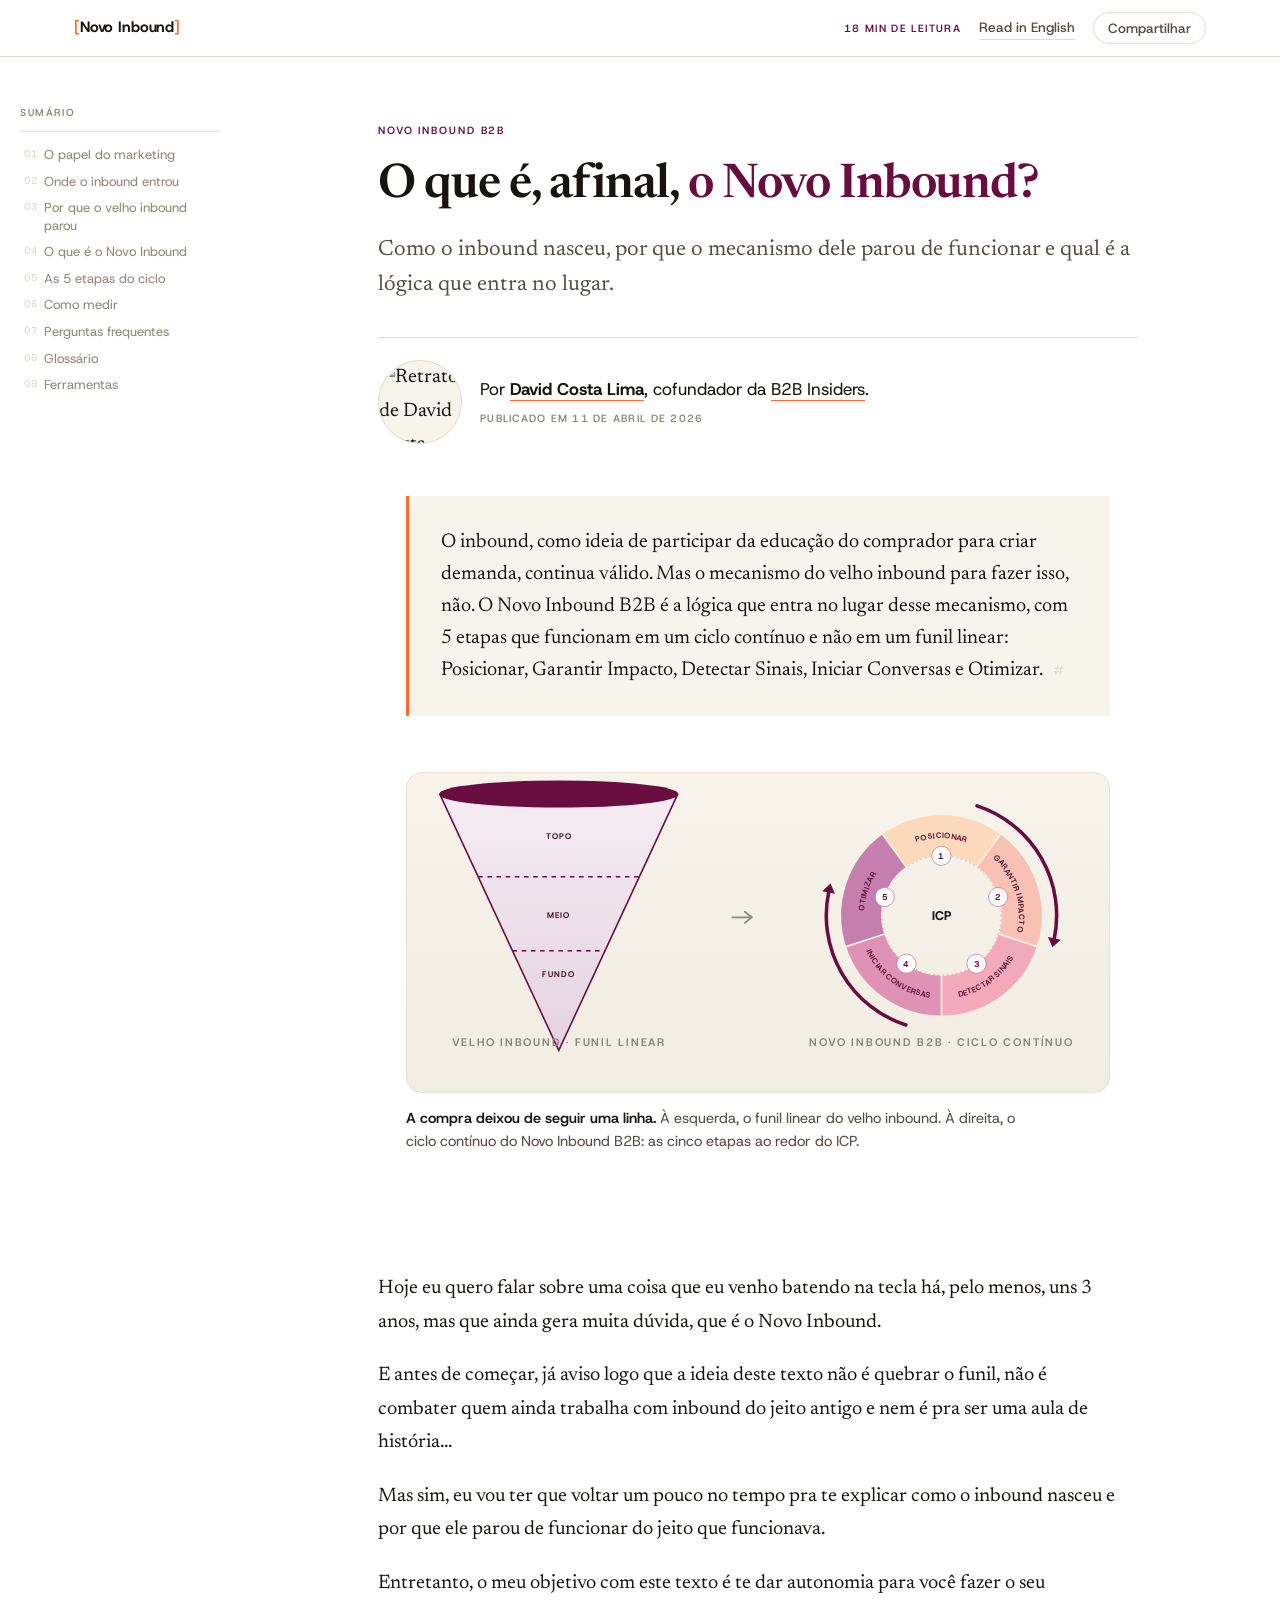
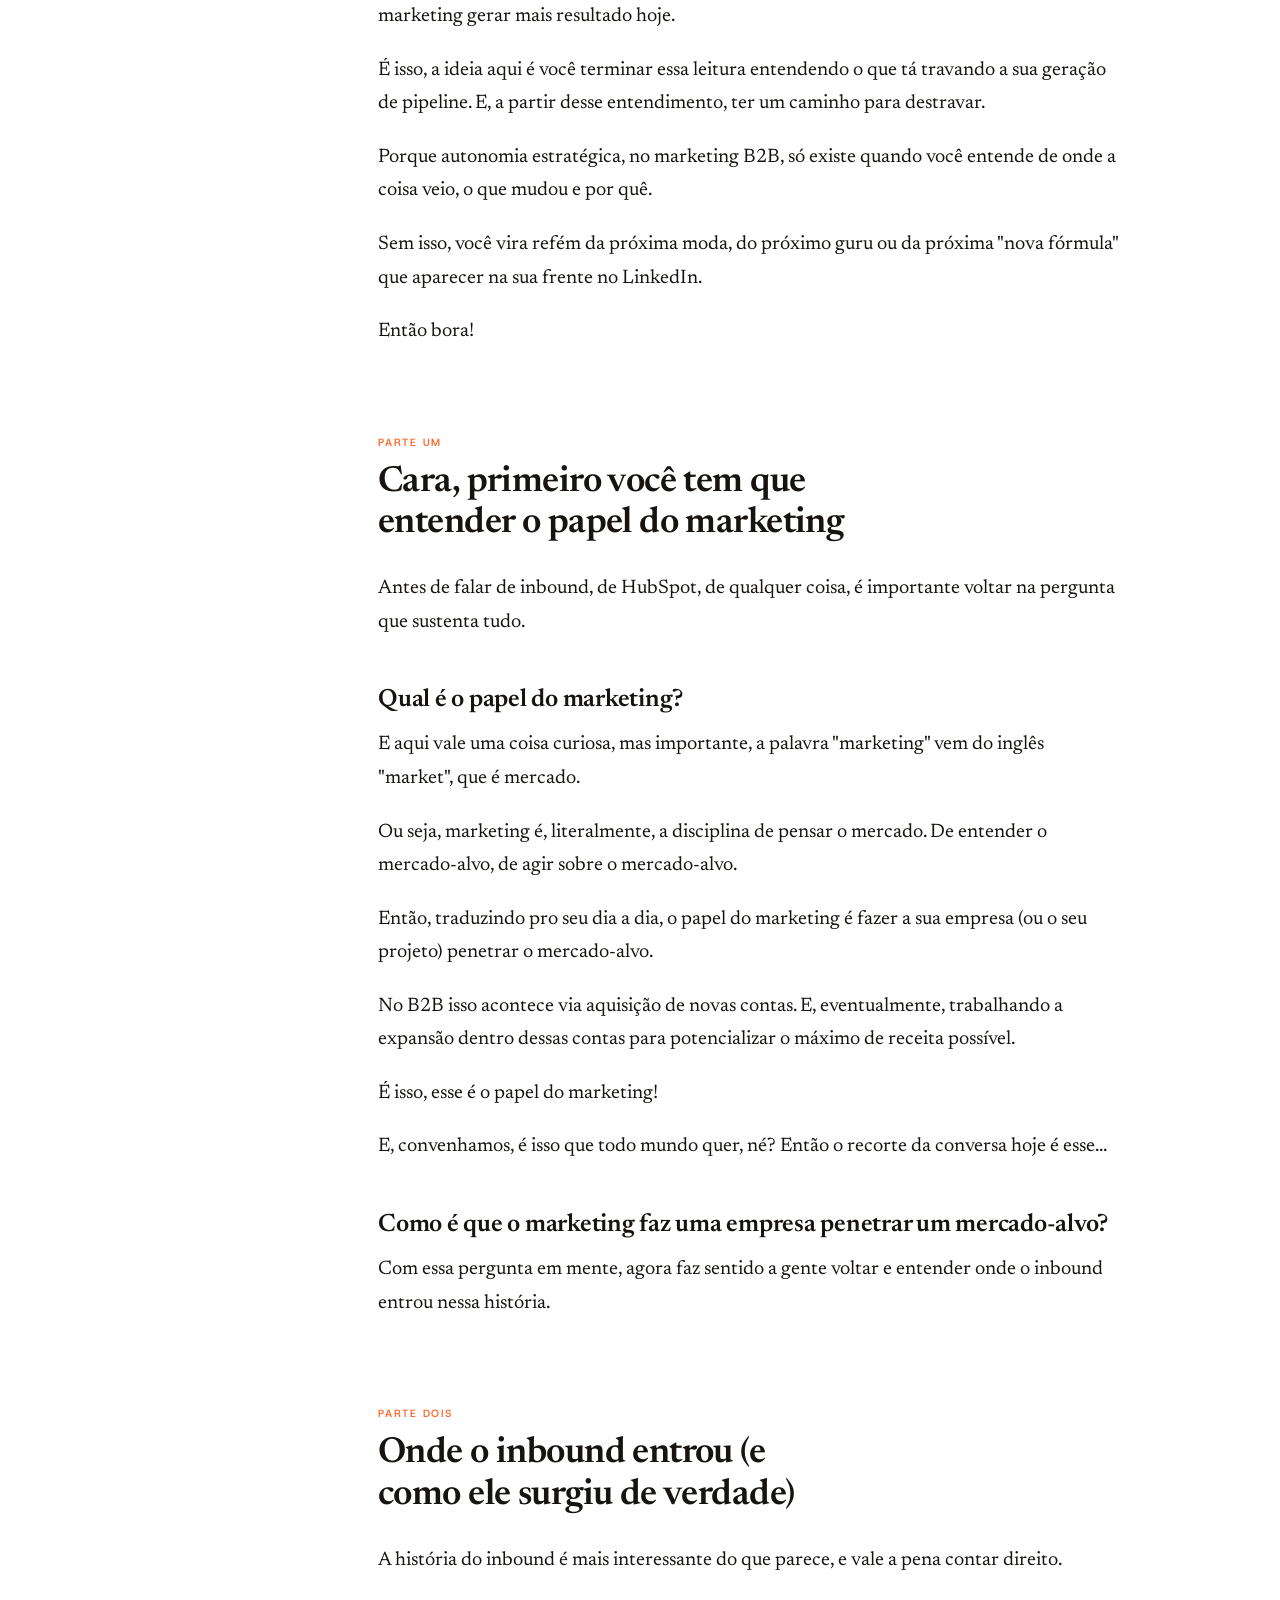
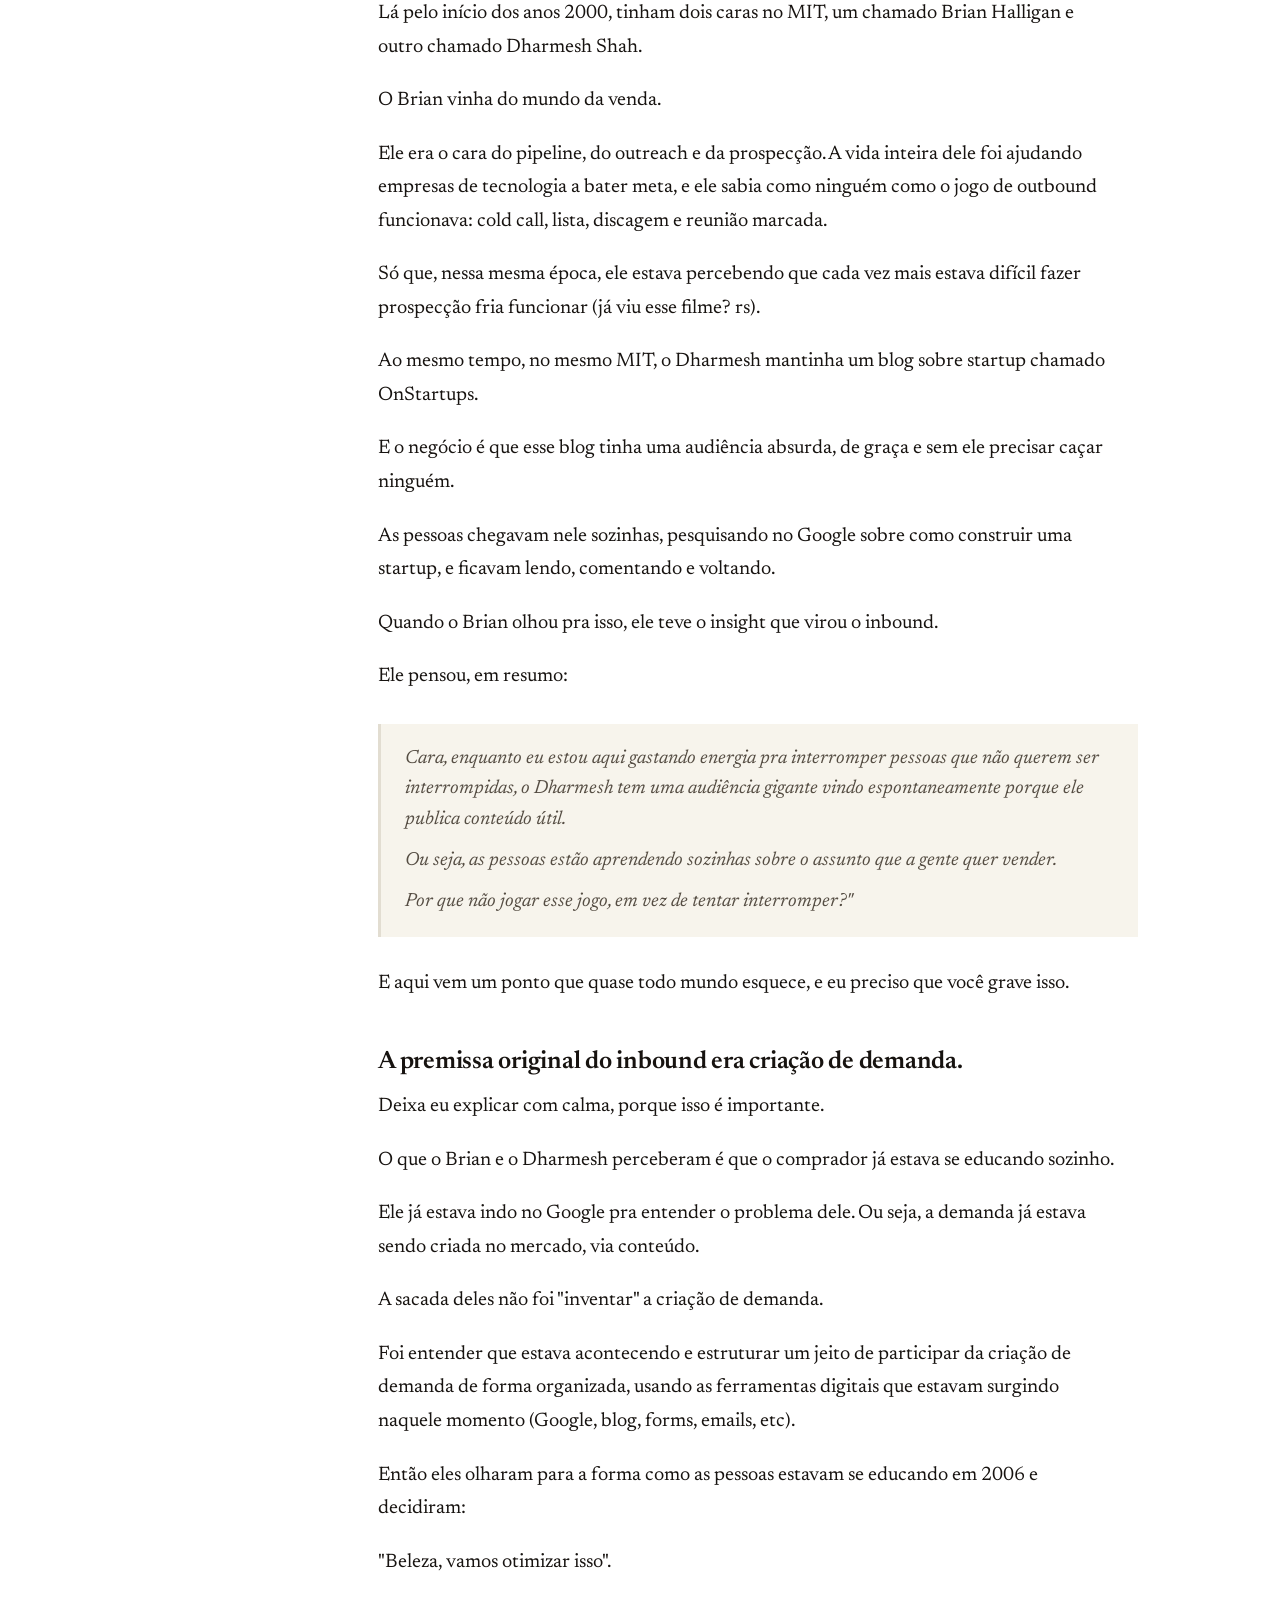
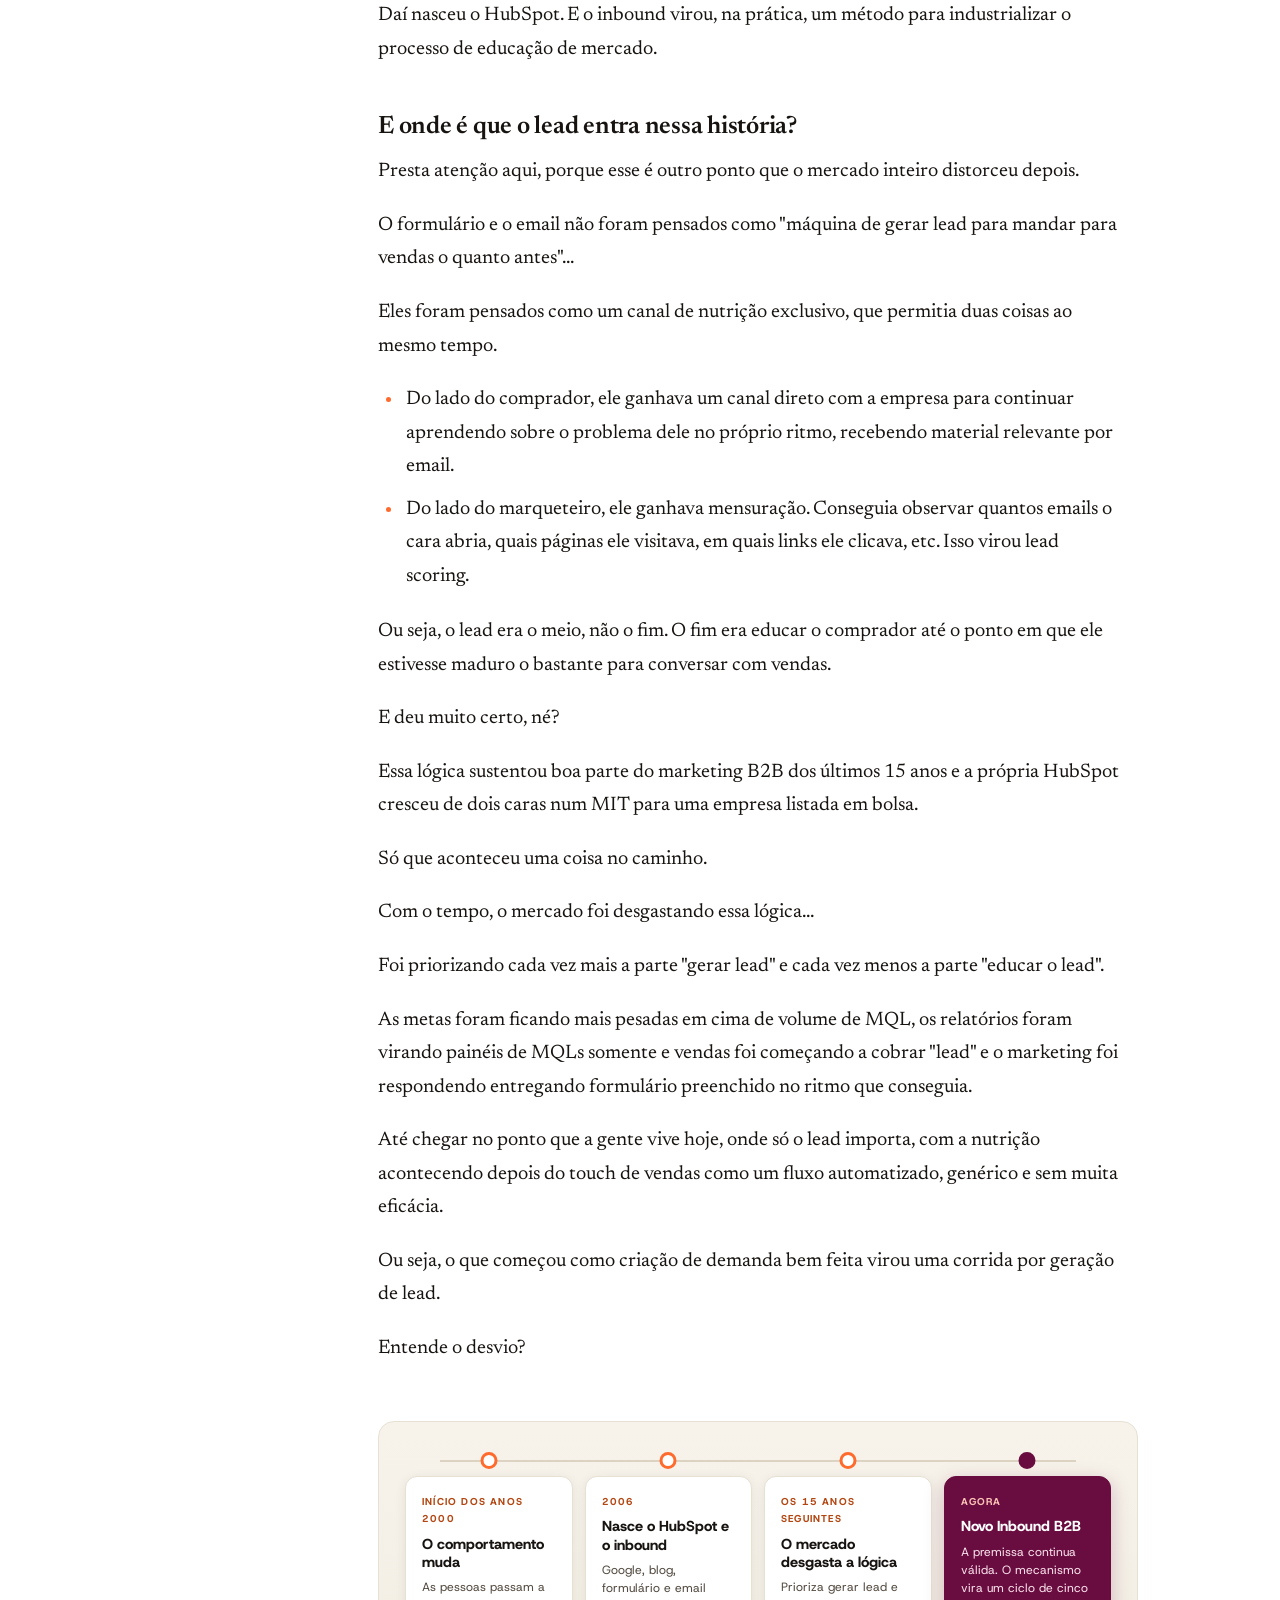
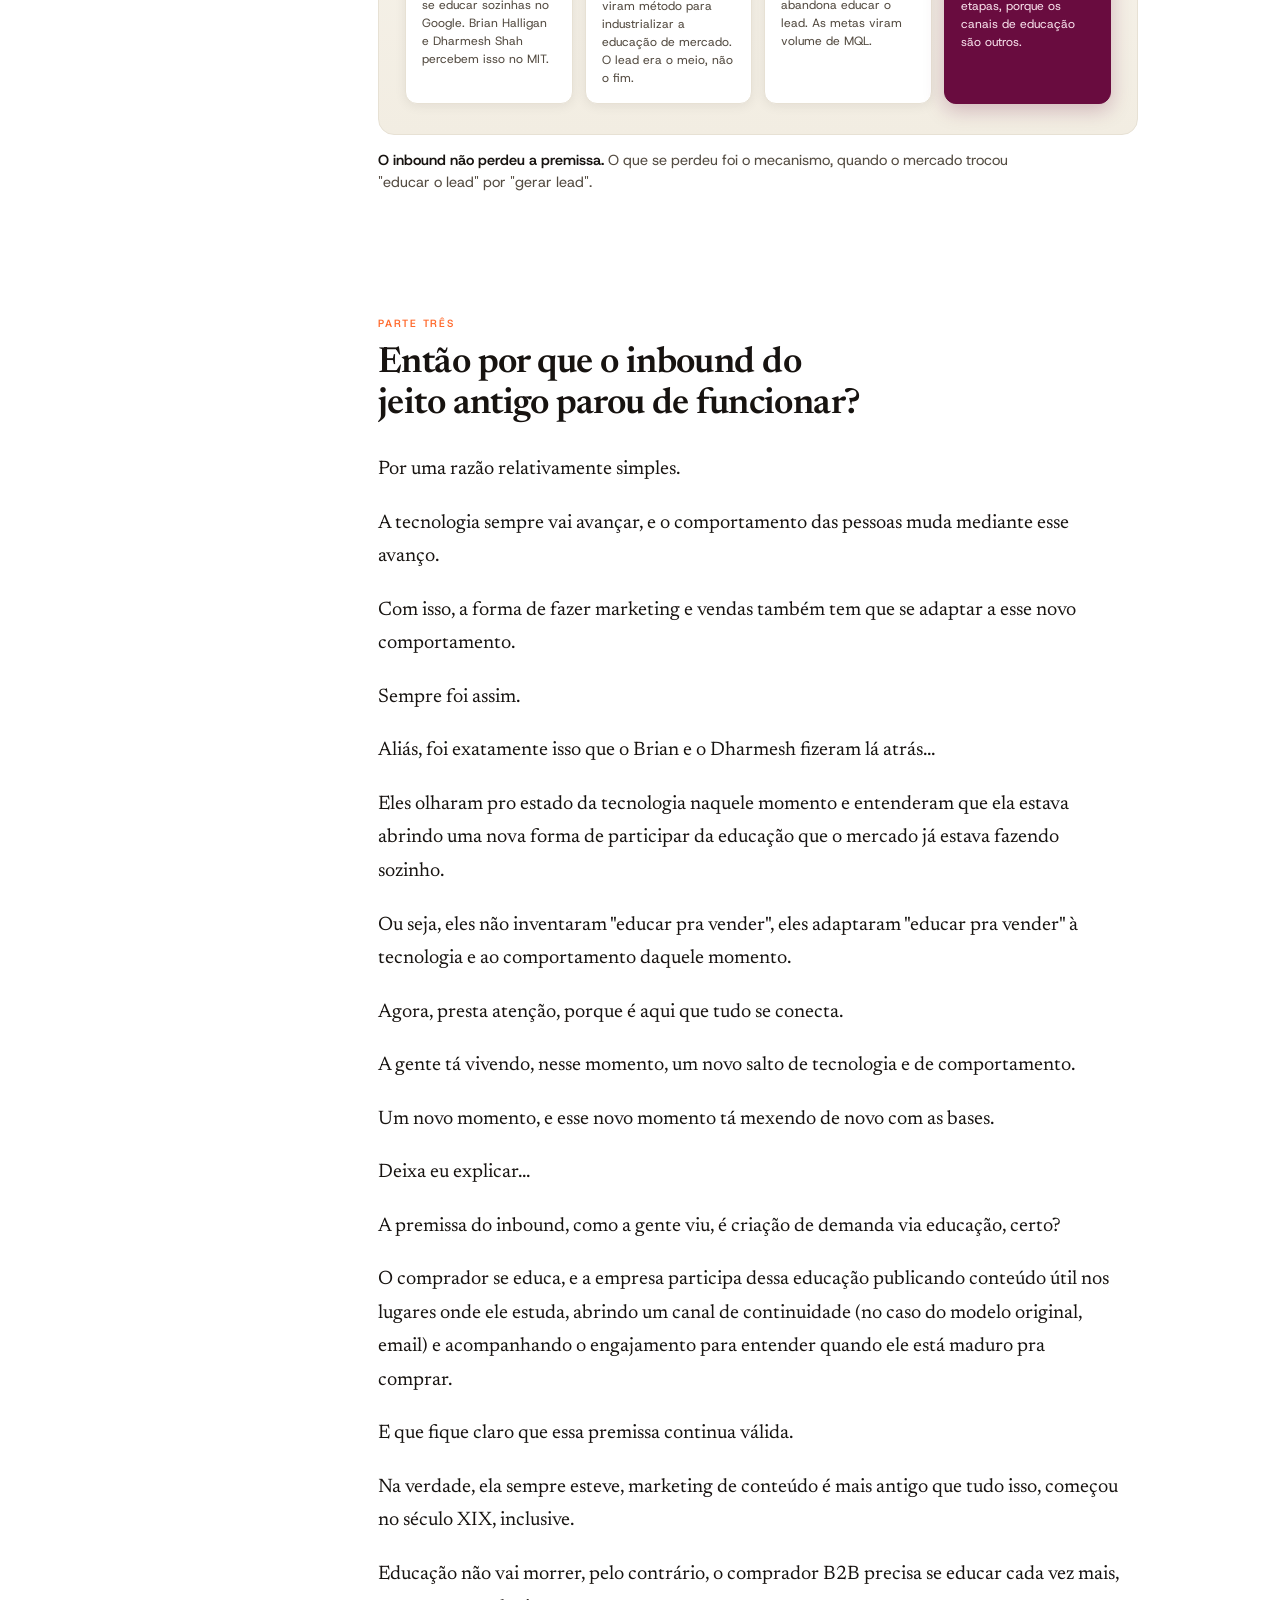
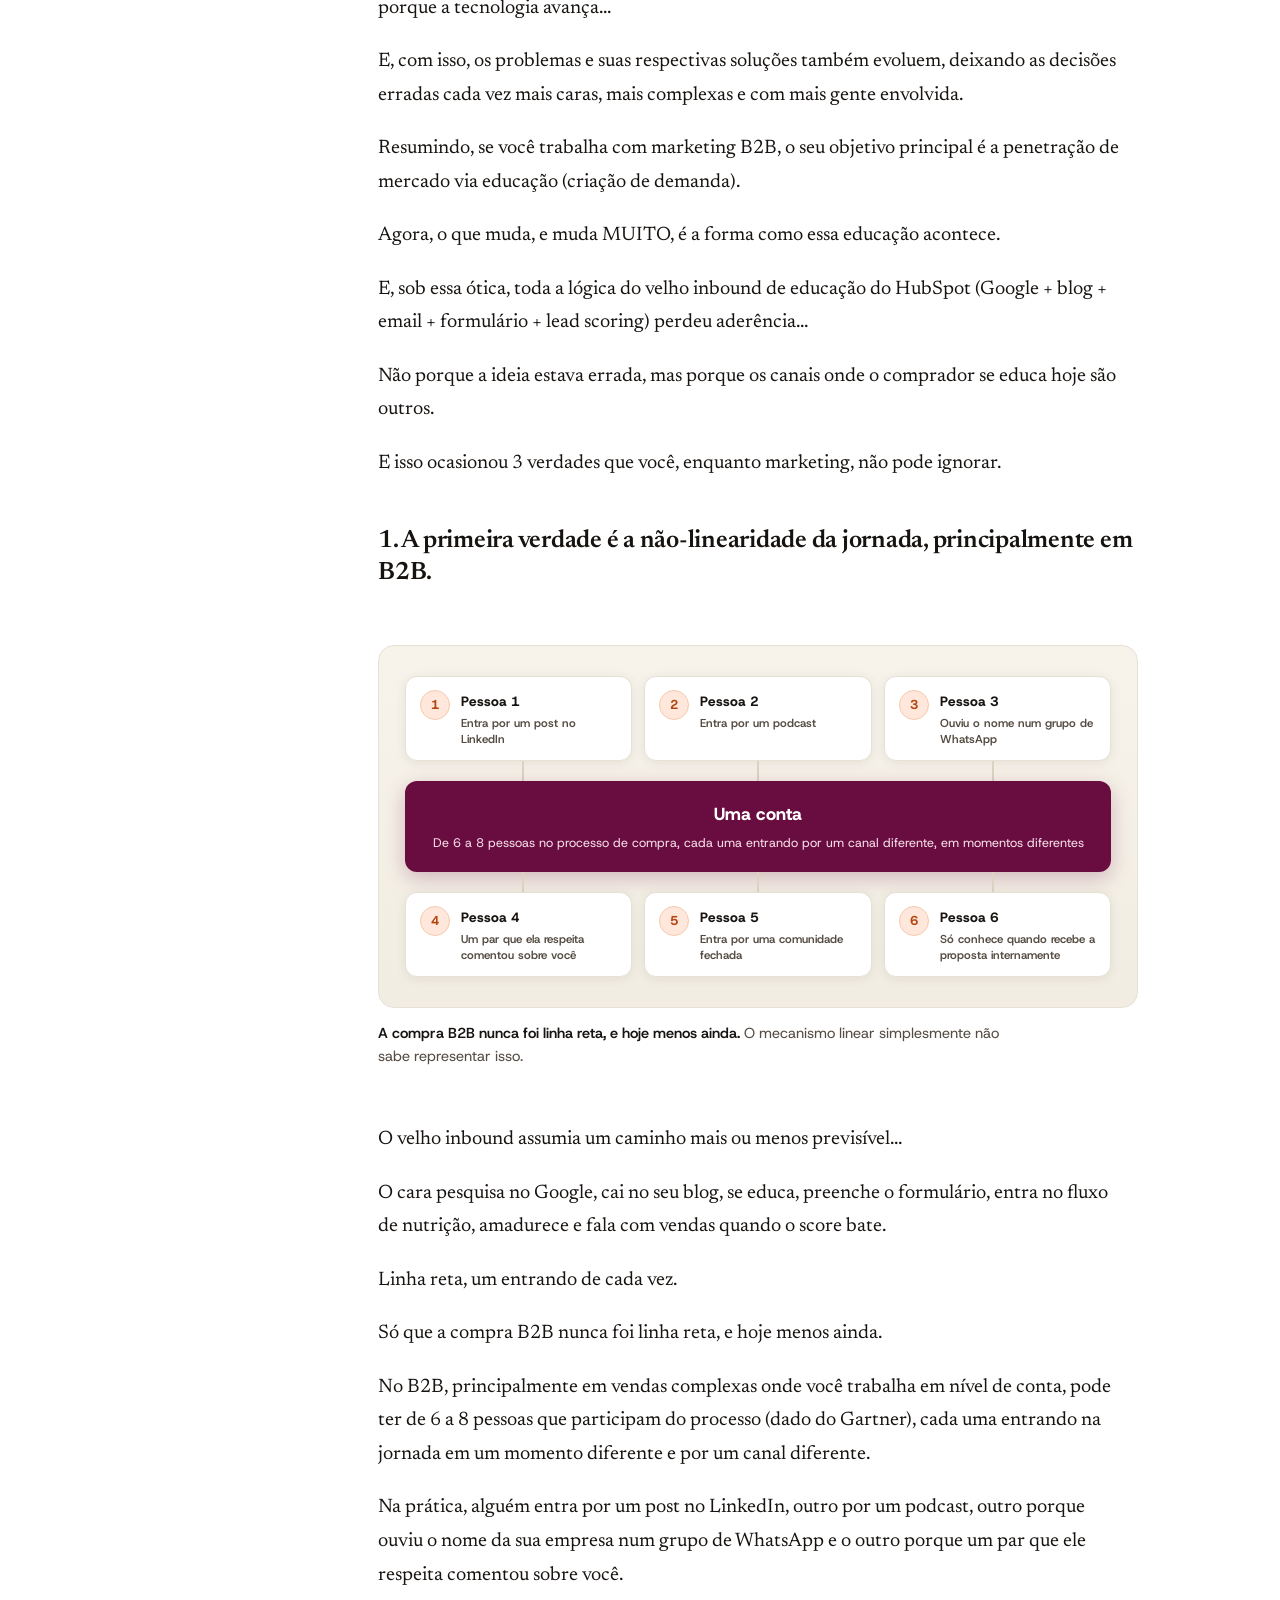
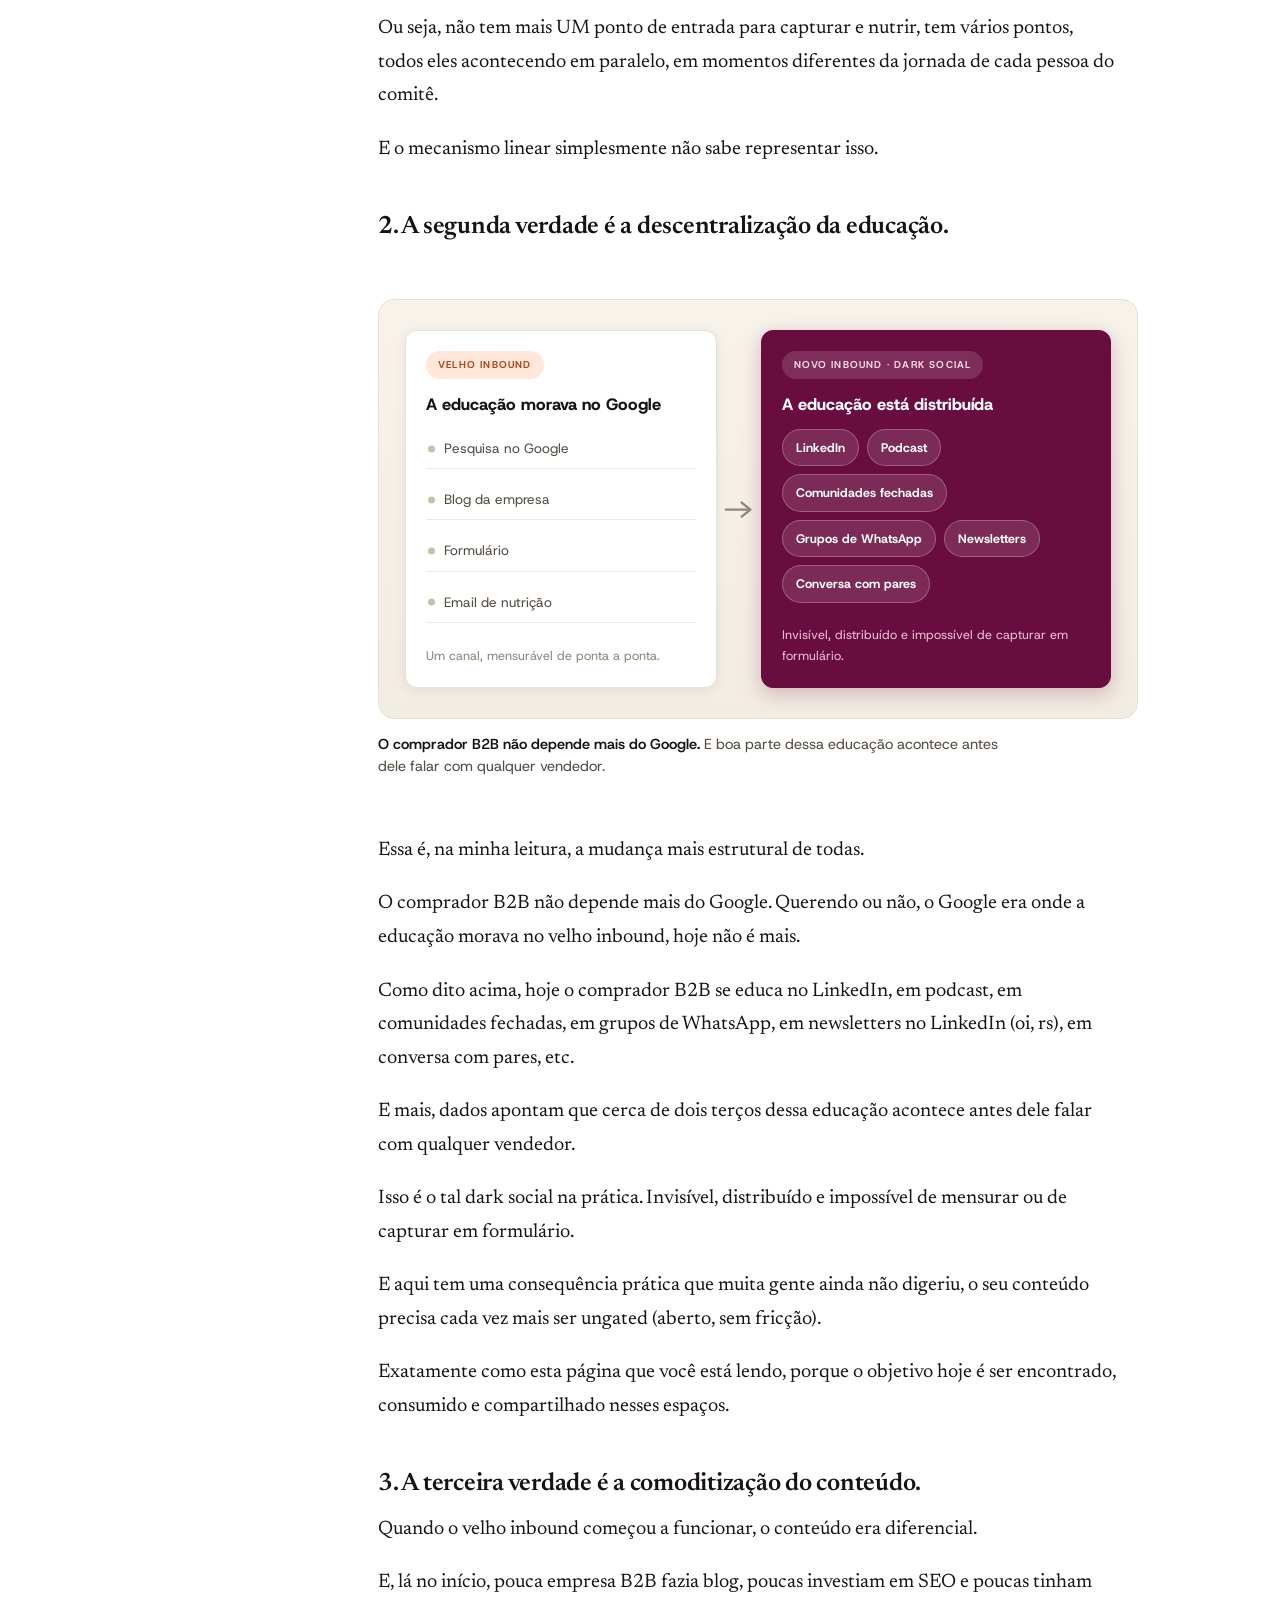
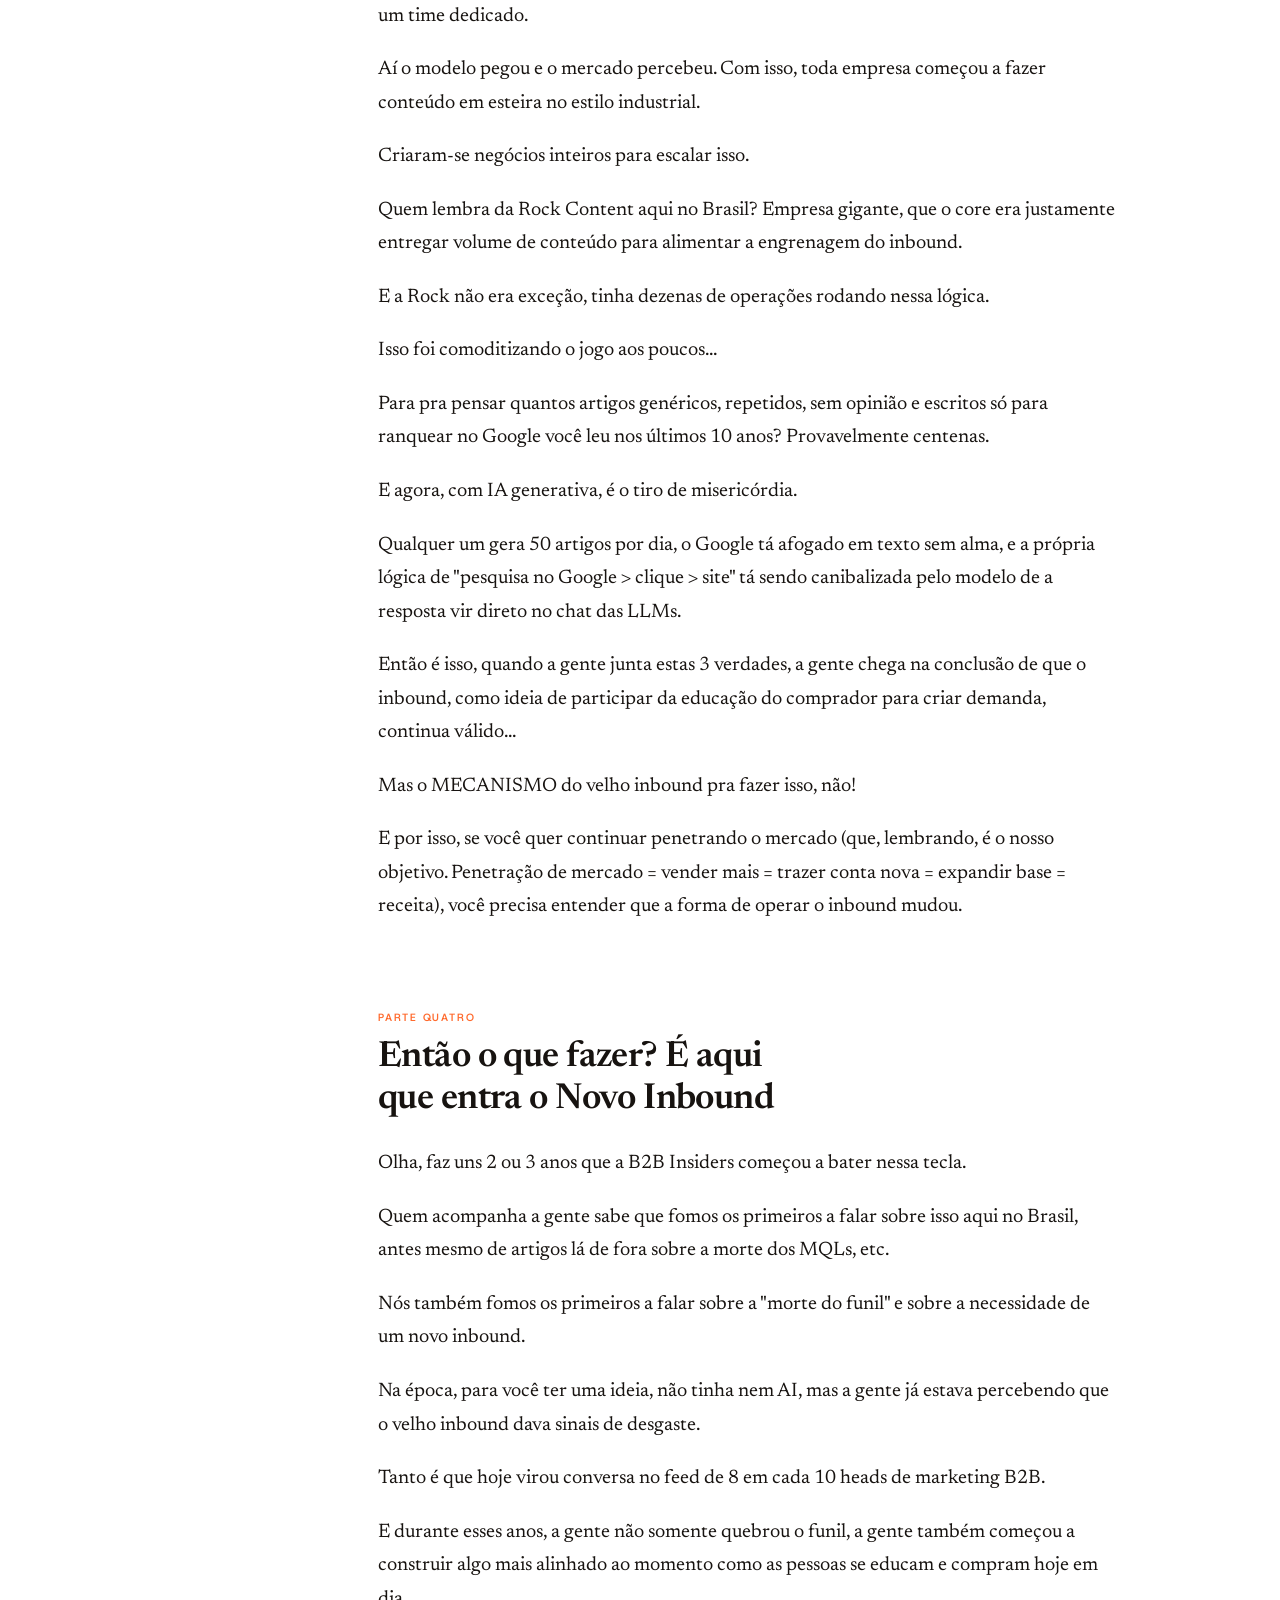
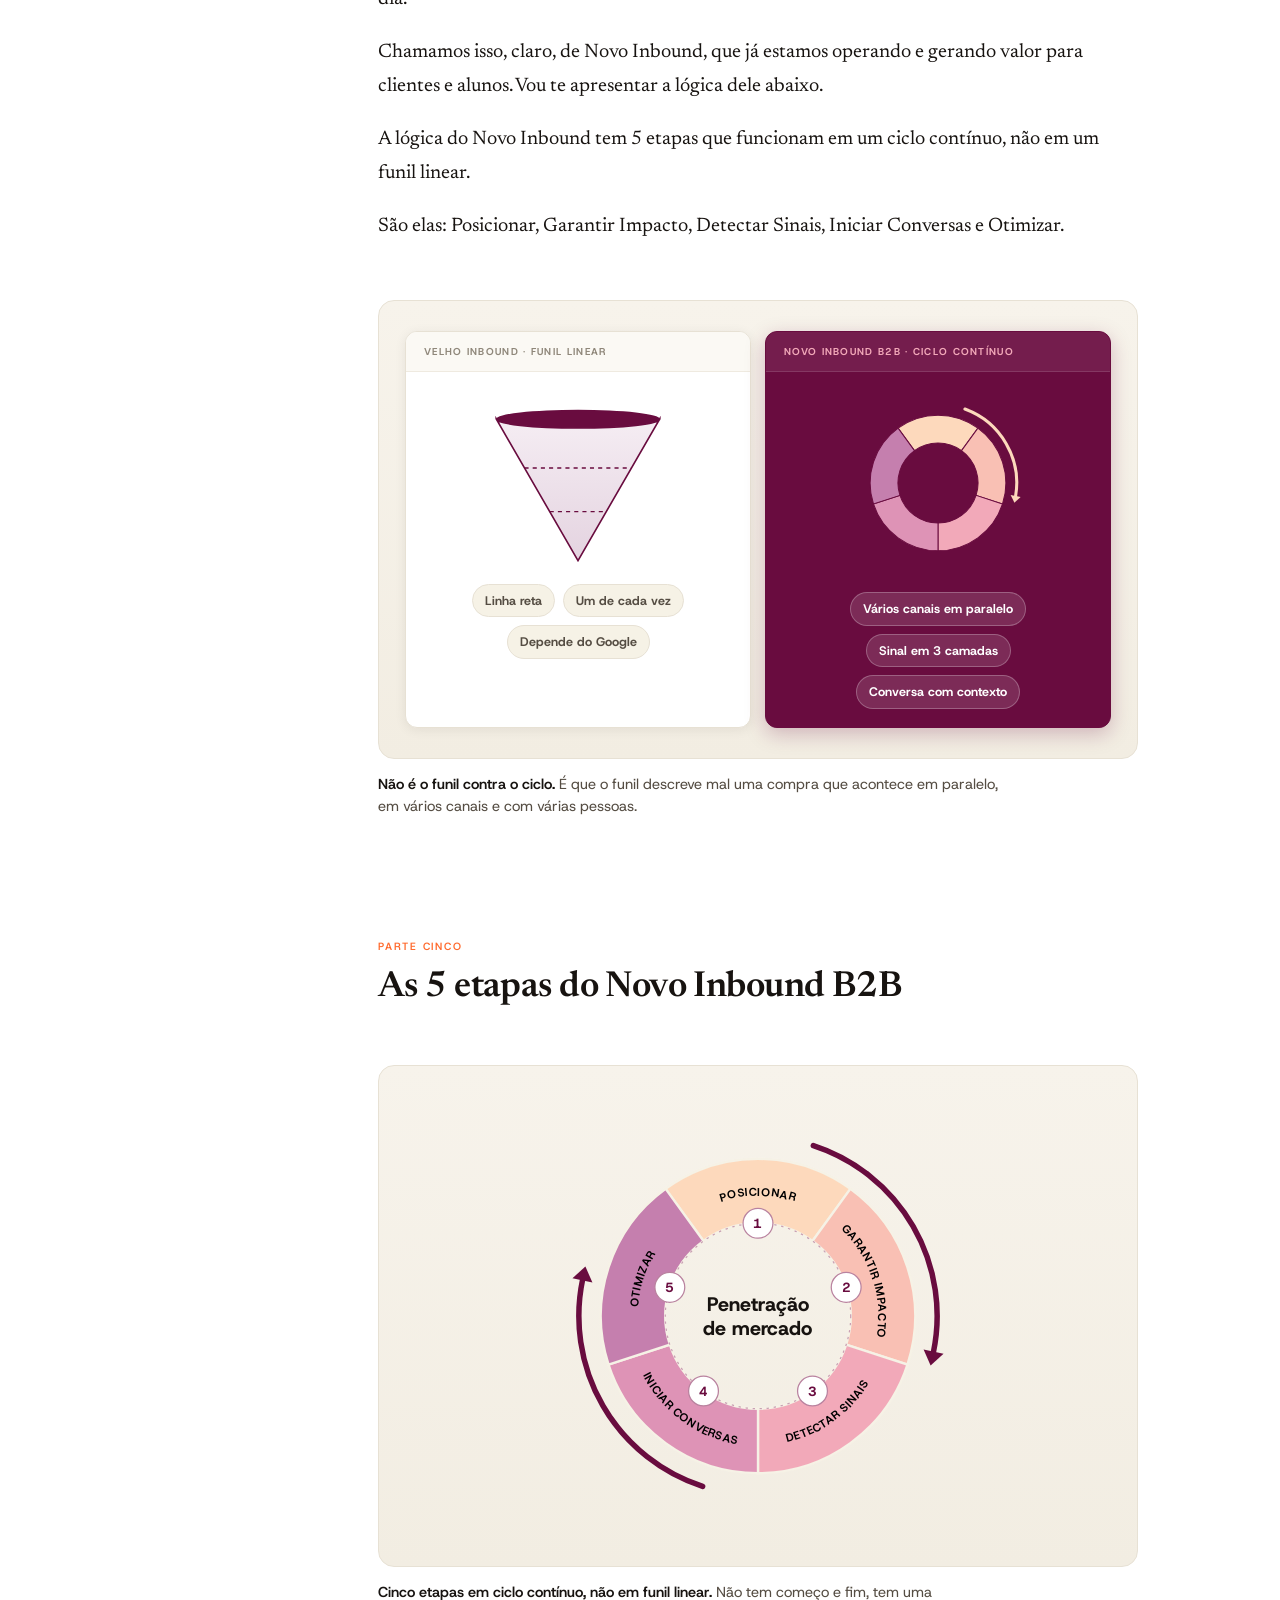
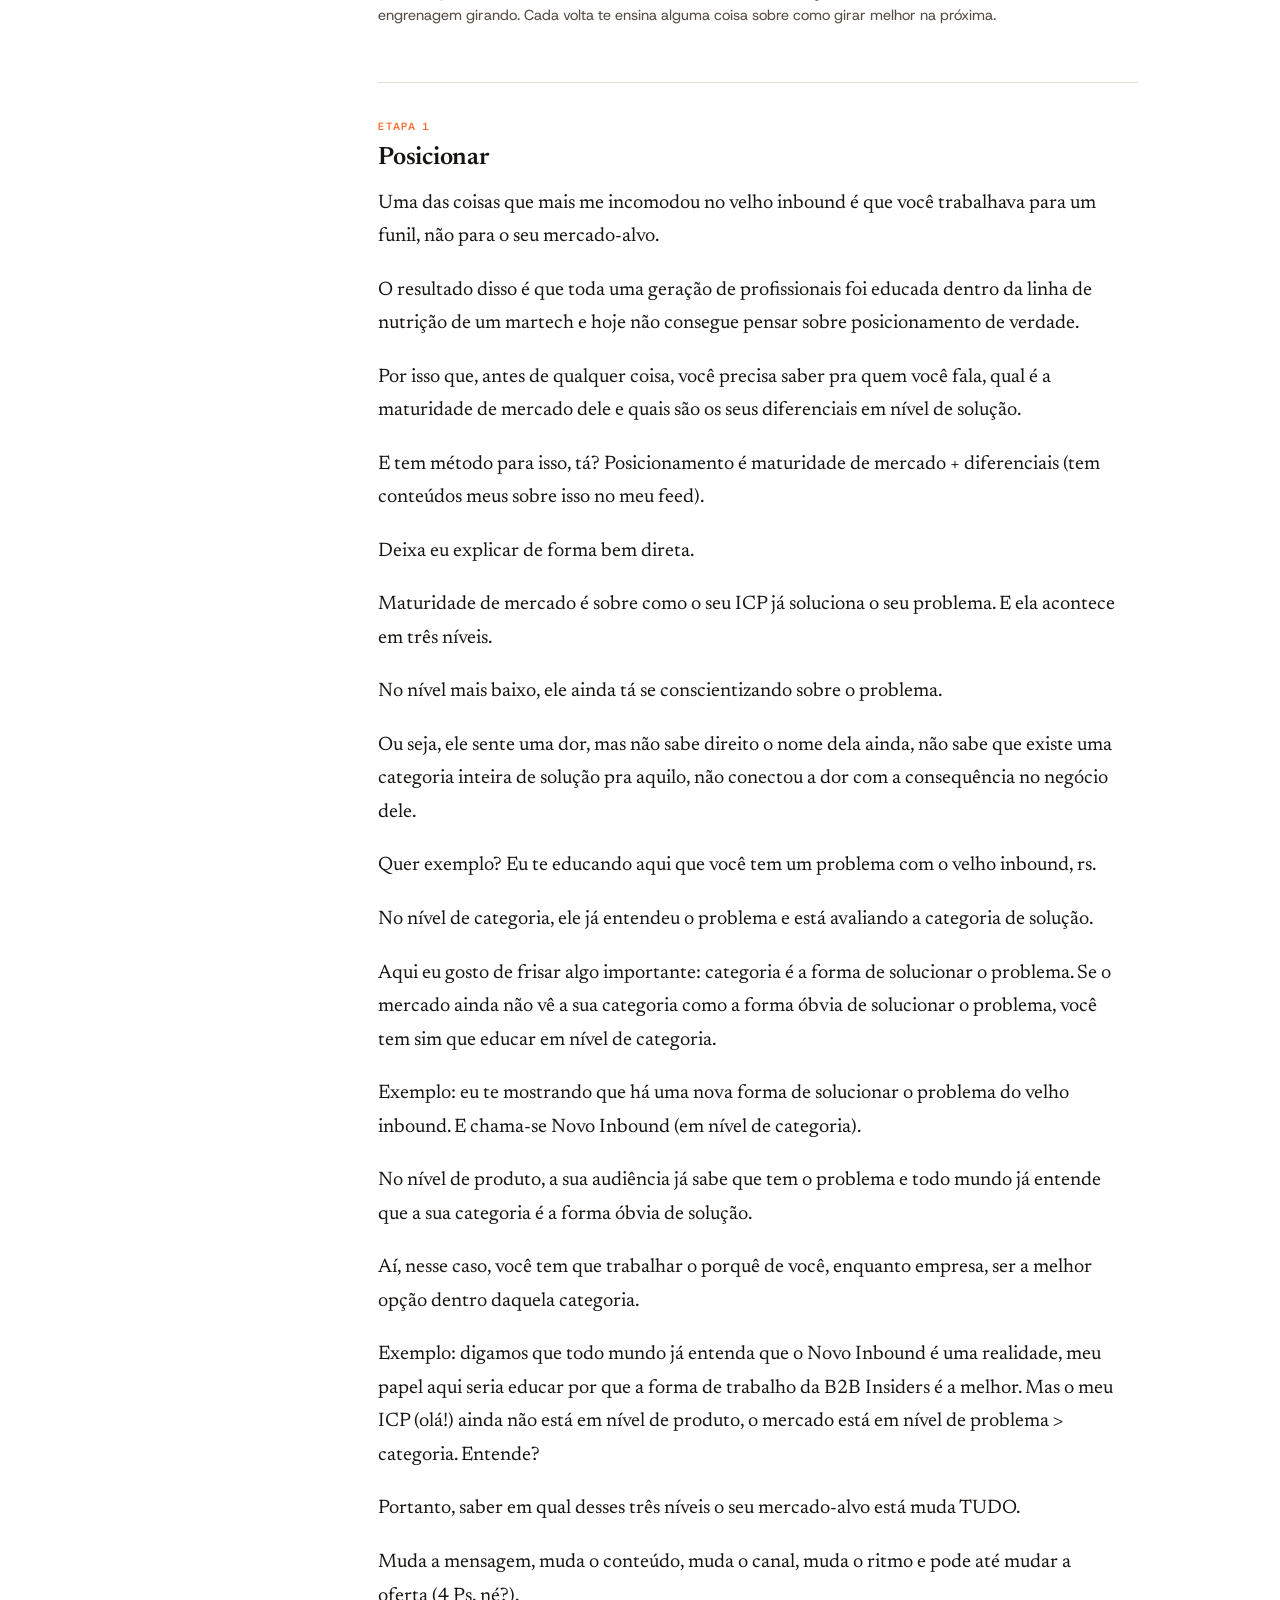
==== index.html @ 12c165be "Figura 1: funil com topo/meio/fundo e ciclo com 5 etapas e ICP no centro" ====
<!doctype html>
<html lang="pt-BR">
<head>
<meta charset="utf-8">
<meta name="viewport" content="width=device-width,initial-scale=1,viewport-fit=cover">
<title>O que é, afinal, o Novo Inbound? | Novo Inbound B2B</title>
<meta name="description" content="Como o inbound nasceu, por que o mecanismo dele parou de funcionar e qual é a lógica que entra no lugar. O ciclo de 5 etapas do Novo Inbound B2B, por David Costa Lima.">
<link rel="canonical" href="https://novoinbound.com.br/">
<link rel="alternate" hreflang="pt-BR" href="https://novoinbound.com.br/">
<link rel="alternate" hreflang="en" href="https://novoinbound.com.br/en/">
<link rel="alternate" hreflang="x-default" href="https://novoinbound.com.br/">
<link rel="alternate" type="text/markdown" href="https://novoinbound.com.br/manifesto.md" title="Versão em Markdown">
<meta name="robots" content="index, follow, max-snippet:-1, max-image-preview:large, max-video-preview:-1">
<meta name="author" content="David Costa Lima">
<meta name="msvalidate.01" content="332996E77DBB25DFDB4150E7C2DD7828">
<meta name="google-site-verification" content="u1_-g3Uds2v6ZIcLTizvV_9J2Y_rgFH1Ev7WfqLmY2Q">
<meta property="og:type" content="article">
<meta property="og:locale" content="pt_BR">
<meta property="og:site_name" content="Novo Inbound B2B">
<meta property="og:title" content="O que é, afinal, o Novo Inbound?">
<meta property="og:description" content="Como o inbound nasceu, por que o mecanismo dele parou de funcionar e qual é a lógica que entra no lugar.">
<meta property="og:url" content="https://novoinbound.com.br/">
<meta property="og:image" content="https://novoinbound.com.br/og-novo-inbound.png">
<meta property="og:image:width" content="1200">
<meta property="og:image:height" content="630">
<meta property="article:published_time" content="2026-04-11">
<meta property="article:modified_time" content="2026-08-01">
<meta property="article:author" content="https://www.linkedin.com/in/dacarjb/">
<meta name="twitter:card" content="summary_large_image">
<meta name="twitter:title" content="O que é, afinal, o Novo Inbound?">
<meta name="twitter:image" content="https://novoinbound.com.br/og-novo-inbound.png">
<meta name="theme-color" content="#FFFFFF">
<link rel="icon" href="/favicon.svg" type="image/svg+xml">
<link rel="preconnect" href="https://fonts.googleapis.com">
<link rel="preconnect" href="https://fonts.gstatic.com" crossorigin>
<link rel="stylesheet" href="https://fonts.googleapis.com/css2?family=Host+Grotesk:ital,wght@0,300..800;1,300..800&family=Newsreader:ital,opsz,wght@0,6..72,300..700;1,6..72,300..700&display=swap">
<link rel="stylesheet" href="/nib.css?v=3">
<style>h1{font-size:clamp(34px,5vw,48px)}.brk{width:auto!important;margin-left:0!important}</style>
<script type="application/ld+json">{"@context":"https://schema.org","@graph":[{"@type":"Person","@id":"https://novoinbound.com.br/#david","name":"David Costa Lima","jobTitle":"Cofundador","url":"https://b2binsiders.com.br","image":"https://novoinbound.com.br/david-costa-lima.jpg","worksFor":{"@id":"https://novoinbound.com.br/#b2bi"},
"knowsAbout":["Geração de demanda B2B","Inbound marketing","Posicionamento","Vendas complexas"],"sameAs":["https://www.linkedin.com/in/dacarjb/","https://b2binsiders.com.br"]},

{"@type":"Organization","@id":"https://novoinbound.com.br/#b2bi","name":"B2B Insiders","url":"https://b2binsiders.com.br","description":"Escola e consultoria de geração de demanda para empresas B2B com vendas complexas.","founder":{"@id":"https://novoinbound.com.br/#david"},
"sameAs":["https://www.linkedin.com/company/b2b-insiders/"]},

{"@type":"Organization","@id":"https://novoinbound.com.br/#nib","name":"Novo Inbound B2B","url":"https://novoinbound.com.br/","description":"Metodologia proprietária da B2B Insiders que organiza a penetração de mercado num ciclo contínuo de cinco etapas: Posicionar, Garantir Impacto, Detectar Sinais, Iniciar Conversas e Otimizar.","parentOrganization":{"@id":"https://novoinbound.com.br/#b2bi"},
"founder":{"@id":"https://novoinbound.com.br/#david"}},
{"@type":"WebSite","@id":"https://novoinbound.com.br/#site","url":"https://novoinbound.com.br/","name":"Novo Inbound B2B","inLanguage":"pt-BR","publisher":{"@id":"https://novoinbound.com.br/#b2bi"}},
{"@type":"WebPage","@id":"https://novoinbound.com.br/#page","url":"https://novoinbound.com.br/","name":"O que é, afinal, o Novo Inbound?","isPartOf":{"@id":"https://novoinbound.com.br/#site"},
"inLanguage":"pt-BR","datePublished":"2026-04-11","dateModified":"2026-08-01","about":{"@id":"https://novoinbound.com.br/#nib"},
"primaryImageOfPage":{"@id":"https://novoinbound.com.br/#og"}},
{"@type":"ImageObject","@id":"https://novoinbound.com.br/#og","url":"https://novoinbound.com.br/og-novo-inbound.png","width":1200,"height":630},
{"@type":"Article","@id":"https://novoinbound.com.br/#article","headline":"O que é, afinal, o Novo Inbound?","description":"Como o inbound nasceu, por que o mecanismo dele parou de funcionar e qual é a lógica que entra no lugar.","inLanguage":"pt-BR","isPartOf":{"@id":"https://novoinbound.com.br/#site"},
"mainEntityOfPage":{"@id":"https://novoinbound.com.br/#page"},
"author":{"@id":"https://novoinbound.com.br/#david"},
"creator":{"@id":"https://novoinbound.com.br/#david"},
"publisher":{"@id":"https://novoinbound.com.br/#b2bi"},
"datePublished":"2026-04-11","dateModified":"2026-08-01","image":{"@id":"https://novoinbound.com.br/#og"},
"wordCount":4579,"timeRequired":"PT18M","about":{"@id":"https://novoinbound.com.br/#nib"},
"isAccessibleForFree":true,"keywords":["novo inbound","novo inbound b2b","geração de demanda b2b","inbound marketing b2b","funil de marketing","MQL","dark social","maturidade de mercado","comitê de compra"],"citation":"LIMA, David Costa. O que é, afinal, o Novo Inbound? B2B Insiders, 2026. Disponível em: https://novoinbound.com.br/","encoding":{"@type":"MediaObject","encodingFormat":"text/markdown","contentUrl":"https://novoinbound.com.br/manifesto.md"}},
{"@type":"FAQPage","@id":"https://novoinbound.com.br/#faq","inLanguage":"pt-BR","isPartOf":{"@id":"https://novoinbound.com.br/#page"},
"mainEntity":[{"@type":"Question","@id":"https://novoinbound.com.br/#faq-o-que-e-novo-inbound","name":"O que é o Novo Inbound B2B?","acceptedAnswer":{"@type":"Answer","text":"O Novo Inbound B2B é metodologia proprietária da B2B Insiders. A lógica dele tem 5 etapas que funcionam em um ciclo contínuo, não em um funil linear: Posicionar, Garantir Impacto, Detectar Sinais, Iniciar Conversas e Otimizar. Ele mantém a premissa original do inbound, que é criação de demanda via educação, e troca o mecanismo, porque os canais onde o comprador se educa hoje são outros."}},
{"@type":"Question","@id":"https://novoinbound.com.br/#faq-inbound-morreu","name":"O inbound marketing morreu?","acceptedAnswer":{"@type":"Answer","text":"Não. O inbound, como ideia de participar da educação do comprador para criar demanda, continua válido. Mas o mecanismo do velho inbound pra fazer isso, não. Google, blog, email, formulário e lead scoring perderam aderência, não porque a ideia estava errada, mas porque os canais onde o comprador se educa hoje são outros."}},
{"@type":"Question","@id":"https://novoinbound.com.br/#faq-papel-do-marketing","name":"Qual é o papel do marketing?","acceptedAnswer":{"@type":"Answer","text":"A palavra marketing vem do inglês market, que é mercado. Marketing é, literalmente, a disciplina de pensar o mercado. Traduzindo pro dia a dia, o papel do marketing é fazer a sua empresa penetrar o mercado-alvo. No B2B isso acontece via aquisição de novas contas e, eventualmente, via expansão dentro dessas contas."}},
{"@type":"Question","@id":"https://novoinbound.com.br/#faq-por-que-parou","name":"Por que o inbound do jeito antigo parou de funcionar?","acceptedAnswer":{"@type":"Answer","text":"Por três verdades que mudaram o jogo. A primeira é a não-linearidade da jornada. A segunda é a descentralização da educação, que saiu do Google e foi para o LinkedIn, podcast, comunidades e grupos de WhatsApp. A terceira é a comoditização do conteúdo, que a IA generativa acelerou."}},
{"@type":"Question","@id":"https://novoinbound.com.br/#faq-quantas-pessoas-compra-b2b","name":"Quantas pessoas participam de uma compra B2B?","acceptedAnswer":{"@type":"Answer","text":"Em vendas complexas, onde você trabalha em nível de conta, pode ter de 6 a 8 pessoas participando do processo, segundo o Gartner. Cada uma entra na jornada em um momento diferente e por um canal diferente. Não tem mais um ponto de entrada para capturar e nutrir."}},
{"@type":"Question","@id":"https://novoinbound.com.br/#faq-dark-social","name":"O que é dark social?","acceptedAnswer":{"@type":"Answer","text":"É onde a educação do comprador B2B acontece hoje e a empresa não consegue observar: LinkedIn, podcast, comunidades fechadas, grupos de WhatsApp, newsletters e conversa com pares. Invisível, distribuído e impossível de mensurar ou de capturar em formulário. É por isso que o conteúdo precisa cada vez mais ser ungated, ou seja, aberto e sem fricção."}},
{"@type":"Question","@id":"https://novoinbound.com.br/#faq-maturidade-de-mercado","name":"O que é maturidade de mercado?","acceptedAnswer":{"@type":"Answer","text":"É sobre como o seu ICP já soluciona o seu problema, e acontece em três níveis. No nível de problema, ele sente a dor mas não sabe o nome dela. No nível de categoria, já entendeu o problema e avalia a forma de solucionar. No nível de produto, já sabe que tem o problema e entende a categoria, então a disputa é entre fornecedores."}},
{"@type":"Question","@id":"https://novoinbound.com.br/#faq-camadas-de-metrica","name":"O que são métricas invisíveis, visíveis e de intenção?","acceptedAnswer":{"@type":"Answer","text":"São as três camadas de métrica do Novo Inbound B2B, separadas por uma pergunta simples: o que eu sei sobre quem gerou esse sinal? Invisível é quando você mede o sinal mas não sabe quem é a pessoa, como play de podcast e impressão de post. Visível é quando o comportamento te diz o nome dela, como curtida e comentário. De intenção é quando ela te entrega o contato de forma espontânea."}},
{"@type":"Question","@id":"https://novoinbound.com.br/#faq-mql","name":"O MQL morreu?","acceptedAnswer":{"@type":"Answer","text":"O que morreu foi a corrida por volume de MQL, que fez o marketing priorizar gerar lead e abandonar educar o lead. A métrica de intenção alta, que é pedido de demo ou contato comercial, é mais próxima do MQL, mas com uma diferença importante: aqui a pessoa pediu, não foi o marketing que graduou ela num score."}},
{"@type":"Question","@id":"https://novoinbound.com.br/#faq-criacao-captura","name":"Qual a diferença entre criação e captura de demanda?","acceptedAnswer":{"@type":"Answer","text":"Criação de demanda acontece no Garantir Impacto, quando você ocupa espaço no dark social do comprador e constrói awareness, consideração e confiança. Captura de demanda acontece no Iniciar Conversas. A ponte entre as duas, que em 2006 era o lead nutrido por email até amadurecer, hoje tem que ser construída em cima dos sinais reais que o ICP deixa pelo caminho."}}]},

{"@type":"HowTo","@id":"https://novoinbound.com.br/#howto","name":"As 5 etapas do Novo Inbound B2B","description":"O ciclo do Novo Inbound B2B tem cinco etapas que funcionam de forma contínua, não em funil linear.","inLanguage":"pt-BR","about":{"@id":"https://novoinbound.com.br/#nib"},
"step":[{"@type":"HowToStep","position":1,"name":"Posicionar","text":"Saber pra quem você fala, qual é a maturidade de mercado dele e quais são os seus diferenciais em nível de solução. Posicionamento é maturidade de mercado mais diferenciais.","url":"https://novoinbound.com.br/#etapa-posicionar"},
{"@type":"HowToStep","position":2,"name":"Garantir Impacto","text":"Garantir que a sua mensagem, o seu conteúdo e a sua marca cheguem nos olhos e nos ouvidos do ICP de forma consistente, ocupando espaço no dark social dele. É aqui que a criação de demanda acontece de verdade.","url":"https://novoinbound.com.br/#etapa-garantir-impacto"},
{"@type":"HowToStep","position":3,"name":"Detectar Sinais","text":"Ler em escala os sinais que o mercado deixa: curtir, comentar, compartilhar, visitar a página, engajar com um thought leader do time, responder enquete, assistir webinar.","url":"https://novoinbound.com.br/#etapa-detectar-sinais"},
{"@type":"HowToStep","position":4,"name":"Iniciar Conversas","text":"Com sinal detectado, começar uma conversa, por inbound ou por outbound com contexto. É a parte que conecta criação de demanda com captura de demanda.","url":"https://novoinbound.com.br/#etapa-iniciar-conversas"},
{"@type":"HowToStep","position":5,"name":"Otimizar","text":"Fechar o ciclo aprendendo quais sinais viraram conversa, quais conversas viraram pipeline e qual tese de posicionamento ressoou. Cada volta ensina como girar melhor na próxima.","url":"https://novoinbound.com.br/#etapa-otimizar"}]},

{"@type":"DefinedTermSet","@id":"https://novoinbound.com.br/#glossario","name":"Glossário do Novo Inbound B2B","inLanguage":"pt-BR","hasDefinedTerm":[{"@type":"DefinedTerm","@id":"https://novoinbound.com.br/#g-penetracao-de-mercado","name":"Penetração de mercado","description":"Fazer a empresa entrar e crescer no mercado-alvo. No B2B, via aquisição de novas contas e expansão dentro delas. É o objetivo do marketing.","inDefinedTermSet":{"@id":"https://novoinbound.com.br/#glossario"}},
{"@type":"DefinedTerm","@id":"https://novoinbound.com.br/#g-criacao-de-demanda","name":"Criação de demanda","description":"Participar da educação do comprador para que ele reconheça o problema e considere a categoria.","inDefinedTermSet":{"@id":"https://novoinbound.com.br/#glossario"}},
{"@type":"DefinedTerm","@id":"https://novoinbound.com.br/#g-captura-de-demanda","name":"Captura de demanda","description":"Converter em conversa quem já demonstrou sinal.","inDefinedTermSet":{"@id":"https://novoinbound.com.br/#glossario"}},
{"@type":"DefinedTerm","@id":"https://novoinbound.com.br/#g-maturidade-de-mercado","name":"Maturidade de mercado","description":"Como o ICP já soluciona o problema, em três níveis: problema, categoria e produto.","inDefinedTermSet":{"@id":"https://novoinbound.com.br/#glossario"}},
{"@type":"DefinedTerm","@id":"https://novoinbound.com.br/#g-diferenciais","name":"Diferenciais","description":"O que a sua solução faz que a do concorrente não faz, e que impacta diretamente na solução do problema do ICP.","inDefinedTermSet":{"@id":"https://novoinbound.com.br/#glossario"}},
{"@type":"DefinedTerm","@id":"https://novoinbound.com.br/#g-dark-social","name":"Dark social","description":"Os espaços onde o comprador se educa e a empresa não consegue observar.","inDefinedTermSet":{"@id":"https://novoinbound.com.br/#glossario"}},
{"@type":"DefinedTerm","@id":"https://novoinbound.com.br/#g-metrica-invisivel","name":"Métrica invisível","description":"Você mede o sinal, mas não sabe quem é a pessoa nem a empresa.","inDefinedTermSet":{"@id":"https://novoinbound.com.br/#glossario"}},
{"@type":"DefinedTerm","@id":"https://novoinbound.com.br/#g-metrica-visivel","name":"Métrica visível","description":"Você sabe quem é a pessoa ou a empresa mesmo sem ela ter entregado o dado.","inDefinedTermSet":{"@id":"https://novoinbound.com.br/#glossario"}},
{"@type":"DefinedTerm","@id":"https://novoinbound.com.br/#g-metrica-de-intencao","name":"Métrica de intenção","description":"A pessoa entregou o contato de forma espontânea.","inDefinedTermSet":{"@id":"https://novoinbound.com.br/#glossario"}},
{"@type":"DefinedTerm","@id":"https://novoinbound.com.br/#g-mql","name":"MQL","description":"Lead qualificado por marketing, graduado por score.","inDefinedTermSet":{"@id":"https://novoinbound.com.br/#glossario"}},
{"@type":"DefinedTerm","@id":"https://novoinbound.com.br/#g-lead-scoring","name":"Lead scoring","description":"Pontuação de comportamento digital criada no inbound original para estimar quando o comprador estava maduro para conversar com vendas.","inDefinedTermSet":{"@id":"https://novoinbound.com.br/#glossario"}},
{"@type":"DefinedTerm","@id":"https://novoinbound.com.br/#g-ungated","name":"Ungated","description":"Conteúdo aberto, sem formulário e sem fricção.","inDefinedTermSet":{"@id":"https://novoinbound.com.br/#glossario"}},
{"@type":"DefinedTerm","@id":"https://novoinbound.com.br/#g-icp","name":"ICP","description":"O perfil de cliente que a empresa escolheu disputar.","inDefinedTermSet":{"@id":"https://novoinbound.com.br/#glossario"}},
{"@type":"DefinedTerm","@id":"https://novoinbound.com.br/#g-thought-leader","name":"Thought leader","description":"Pessoa do time que publica em nome próprio e cuja audiência gera sinal visível.","inDefinedTermSet":{"@id":"https://novoinbound.com.br/#glossario"}}]}]}</script>
</head>
<body>
<a class="skip" href="#conteudo">Ir para o conteúdo</a>
<header class="topbar">
<div class="in">
<a class="brand" href="/"><i>[</i>Novo Inbound<i>]</i></a>
<span class="tb-sp"></span>
<span class="tb-time" id="tbtime">18 min de leitura</span>
<a class="tb-a" href="/en/" hreflang="en" lang="en">Read in English</a>
<button class="tb-btn" type="button" id="share" data-url="https://novoinbound.com.br/">Compartilhar</button>
</div>
<div class="progress" id="prog"></div>
</header>
<nav class="toc-side" id="tocside" aria-label="Sumário">
<span class="lbl">Sumário</span>
<ol>
<li>
<a href="#papel">O papel do marketing</a>
</li>
<li>
<a href="#origem">Onde o inbound entrou</a>
</li>
<li>
<a href="#verdades">Por que o velho inbound parou</a>
</li>
<li>
<a href="#metodo">O que é o Novo Inbound</a>
</li>
<li>
<a href="#ciclo">As 5 etapas do ciclo</a>
</li>
<li>
<a href="#metricas">Como medir</a>
</li>
<li>
<a href="#faq">Perguntas frequentes</a>
</li>
<li>
<a href="#glossario">Glossário</a>
</li>
<li>
<a href="#ferramentas">Ferramentas</a>
</li>
</ol>
</nav>
<main id="conteudo">
<article>
<header class="hero wrap">
<span class="kick">Novo Inbound B2B</span>
<h1>O que é, afinal, <b>o&nbsp;Novo Inbound?</b></h1>
<p class="dek">Como o inbound nasceu, por que o mecanismo dele parou de funcionar e qual é a lógica que entra no lugar.</p>
<div class="byline">
<img class="bl-face" src="/david-costa-lima.jpg" width="84" height="84" alt="Retrato de David Costa Lima" fetchpriority="high" decoding="async">
<div class="bl-txt">
<p class="bl-lead">Por <a href="https://www.linkedin.com/in/dacarjb/" rel="author me"><b>David Costa Lima</b></a>, cofundador da <a href="https://b2binsiders.com.br">B2B Insiders</a>.</p>
<p class="bl-meta"><span>Publicado em <time datetime="2026-04-11">11 de abril de 2026</time></span></p>
</div>
</div>
</header>
<section class="wrap" id="resposta" aria-labelledby="h-resposta">
<div class="short">
<span class="vh" id="h-resposta">A resposta curta</span>
<p>O inbound, como ideia de participar da educação do comprador para criar demanda, continua válido. Mas o mecanismo do velho inbound para fazer isso, não. O Novo Inbound B2B é a lógica que entra no lugar desse mecanismo, com 5 etapas que funcionam em um ciclo contínuo e não em um funil linear: Posicionar, Garantir Impacto, Detectar Sinais, Iniciar Conversas e Otimizar.<button class="perma" type="button" data-anchor="resposta" aria-label="Copiar link">#</button></p>
</div>
<figure class="brk" id="fig-transformacao">
<div class="fig-in">
<div class="fg-duo2">
<div class="fg-d2c"><span class="fg-art2"><svg viewBox="58 48 384 432" role="img" aria-hidden="true" style="width:320px"><defs><linearGradient id="nifg1" x1="0" y1="0" x2="0" y2="1"><stop offset="0" stop-color="#F5EDF3"/><stop offset="1" stop-color="#E4D3E0"/></linearGradient></defs><path d="M 68 78 A 182 20 0 0 0 432 78 L 250 470 Z" fill="url(#nifg1)" stroke="#690c3f" stroke-width="2.4"/><ellipse cx="250" cy="78" rx="182" ry="20" fill="#690c3f"/><path d="M 126.96 205 H 373.04" stroke="#690c3f" stroke-width="2.2" stroke-dasharray="7 7"/><path d="M 179.43 318 H 320.57" stroke="#690c3f" stroke-width="2.2" stroke-dasharray="7 7"/><text x="250" y="148" text-anchor="middle" font-family="Host Grotesk, ui-sans-serif, system-ui, sans-serif" font-size="12.5" font-weight="700" letter-spacing="1.7" fill="#4a0d2e">TOPO</text><text x="250" y="268" text-anchor="middle" font-family="Host Grotesk, ui-sans-serif, system-ui, sans-serif" font-size="12.5" font-weight="700" letter-spacing="1.7" fill="#4a0d2e">MEIO</text><text x="250" y="358" text-anchor="middle" font-family="Host Grotesk, ui-sans-serif, system-ui, sans-serif" font-size="12.5" font-weight="700" letter-spacing="1.7" fill="#4a0d2e">FUNDO</text></svg></span><span class="fg-cap">Velho inbound · Funil linear</span></div>
<div class="fg-arrow" aria-hidden="true"><svg viewBox="0 0 34 24" style="width:30px"><path d="M2 12 H26 M20 4 l10 8 -10 8" fill="none" stroke="#8f877a" stroke-width="2.6" stroke-linecap="round" stroke-linejoin="round"/></svg></div>
<div class="fg-d2c"><span class="fg-art2"><svg viewBox="0 0 560 560" role="img" aria-hidden="true" style="width:360px"><path d="M 162.44 118.20 A 200 200 0 0 1 397.56 118.20 L 349.36 184.54 A 118 118 0 0 0 210.64 184.54 Z" fill="#FDD9BC" stroke="#F6F2E6" stroke-width="3"/><path d="M 397.56 118.20 A 200 200 0 0 1 470.21 341.80 L 392.22 316.46 A 118 118 0 0 0 349.36 184.54 Z" fill="#F9C0B4" stroke="#F6F2E6" stroke-width="3"/><path d="M 470.21 341.80 A 200 200 0 0 1 280.00 480.00 L 280.00 398.00 A 118 118 0 0 0 392.22 316.46 Z" fill="#F2A9B9" stroke="#F6F2E6" stroke-width="3"/><path d="M 280.00 480.00 A 200 200 0 0 1 89.79 341.80 L 167.78 316.46 A 118 118 0 0 0 280.00 398.00 Z" fill="#DE93B6" stroke="#F6F2E6" stroke-width="3"/><path d="M 89.79 341.80 A 200 200 0 0 1 162.44 118.20 L 210.64 184.54 A 118 118 0 0 0 167.78 316.46 Z" fill="#C57FAE" stroke="#F6F2E6" stroke-width="3"/><circle cx="280" cy="280" r="118" fill="none" stroke="#C9A0B4" stroke-width="1.6" stroke-dasharray="3 6"/><path id="nfx0" d="M 196.67 151.68 A 153 153 0 0 1 363.33 151.68" fill="none"/><text font-family="Host Grotesk, ui-sans-serif, system-ui, sans-serif" font-size="15.5" font-weight="700" letter-spacing=".8" fill="#5c1338"><textPath href="#nfx0" startOffset="50%" text-anchor="middle">POSICIONAR</textPath></text><path id="nfx1" d="M 376.29 161.10 A 153 153 0 0 1 427.79 319.60" fill="none"/><text font-family="Host Grotesk, ui-sans-serif, system-ui, sans-serif" font-size="15.5" font-weight="700" letter-spacing=".8" fill="#5c1338"><textPath href="#nfx1" startOffset="50%" text-anchor="middle">GARANTIR IMPACTO</textPath></text><path id="nfx2" d="M 288.64 444.77 A 165 165 0 0 0 434.04 339.13" fill="none"/><text font-family="Host Grotesk, ui-sans-serif, system-ui, sans-serif" font-size="15.5" font-weight="700" letter-spacing=".8" fill="#5c1338"><textPath href="#nfx2" startOffset="50%" text-anchor="middle">DETECTAR SINAIS</textPath></text><path id="nfx3" d="M 125.96 339.13 A 165 165 0 0 0 271.36 444.77" fill="none"/><text font-family="Host Grotesk, ui-sans-serif, system-ui, sans-serif" font-size="15.5" font-weight="700" letter-spacing=".8" fill="#5c1338"><textPath href="#nfx3" startOffset="50%" text-anchor="middle">INICIAR CONVERSAS</textPath></text><path id="nfx4" d="M 132.21 319.60 A 153 153 0 0 1 183.71 161.10" fill="none"/><text font-family="Host Grotesk, ui-sans-serif, system-ui, sans-serif" font-size="15.5" font-weight="700" letter-spacing=".8" fill="#5c1338"><textPath href="#nfx4" startOffset="50%" text-anchor="middle">OTIMIZAR</textPath></text><circle cx="280.00" cy="162.00" r="19" fill="#fff" stroke="#B9829F" stroke-width="1.6"/><text x="280.00" y="168.00" text-anchor="middle" font-family="Host Grotesk, ui-sans-serif, system-ui, sans-serif" font-size="17" font-weight="800" fill="#690c3f">1</text><circle cx="392.22" cy="243.54" r="19" fill="#fff" stroke="#B9829F" stroke-width="1.6"/><text x="392.22" y="249.54" text-anchor="middle" font-family="Host Grotesk, ui-sans-serif, system-ui, sans-serif" font-size="17" font-weight="800" fill="#690c3f">2</text><circle cx="349.36" cy="375.46" r="19" fill="#fff" stroke="#B9829F" stroke-width="1.6"/><text x="349.36" y="381.46" text-anchor="middle" font-family="Host Grotesk, ui-sans-serif, system-ui, sans-serif" font-size="17" font-weight="800" fill="#690c3f">3</text><circle cx="210.64" cy="375.46" r="19" fill="#fff" stroke="#B9829F" stroke-width="1.6"/><text x="210.64" y="381.46" text-anchor="middle" font-family="Host Grotesk, ui-sans-serif, system-ui, sans-serif" font-size="17" font-weight="800" fill="#690c3f">4</text><circle cx="167.78" cy="243.54" r="19" fill="#fff" stroke="#B9829F" stroke-width="1.6"/><text x="167.78" y="249.54" text-anchor="middle" font-family="Host Grotesk, ui-sans-serif, system-ui, sans-serif" font-size="17" font-weight="800" fill="#690c3f">5</text><path d="M 350.46 63.16 A 228 228 0 0 1 503.02 327.40" fill="none" stroke="#690c3f" stroke-width="7" stroke-linecap="round"/><g transform="translate(503.02,327.40) rotate(102.00)"><path d="M -2 -13 L 16 0 L -2 13 Z" fill="#690c3f"/></g><path d="M 209.54 496.84 A 228 228 0 0 1 56.98 232.60" fill="none" stroke="#690c3f" stroke-width="7" stroke-linecap="round"/><g transform="translate(56.98,232.60) rotate(282.00)"><path d="M -2 -13 L 16 0 L -2 13 Z" fill="#690c3f"/></g><text x="280" y="289" text-anchor="middle" font-family="Host Grotesk, ui-sans-serif, system-ui, sans-serif" font-size="25" font-weight="800" fill="#171310">ICP</text></svg></span><span class="fg-cap">Novo Inbound B2B · Ciclo contínuo</span></div>
</div>
</div>
<figcaption><b>A compra deixou de seguir uma linha.</b> À esquerda, o funil linear do velho inbound. À direita, o ciclo contínuo do Novo Inbound B2B: as cinco etapas ao redor do ICP.</figcaption>
<div class="vh"><p>Dois estados em sequência.</p>
<ul>
<li><b>Funil.</b> Uma forma que estreita de cima para baixo, com três faixas: topo, meio e fundo. Uma entrada, uma saída, uma direção.</li>
<li><b>Ciclo.</b> Um anel de cinco segmentos girando continuamente, com o ICP no centro. Os segmentos, em ordem, são Posicionar, Garantir Impacto, Detectar Sinais, Iniciar Conversas e Otimizar.</li>
</ul></div>
</figure>
<details class="toc-mob" id="tocmob">
<summary>Sumário</summary>
<ol>
<li>
<a href="#papel">O papel do marketing</a>
</li>
<li>
<a href="#origem">Onde o inbound entrou</a>
</li>
<li>
<a href="#verdades">Por que o velho inbound parou</a>
</li>
<li>
<a href="#metodo">O que é o Novo Inbound</a>
</li>
<li>
<a href="#ciclo">As 5 etapas do ciclo</a>
</li>
<li>
<a href="#metricas">Como medir</a>
</li>
<li>
<a href="#faq">Perguntas frequentes</a>
</li>
<li>
<a href="#glossario">Glossário</a>
</li>
<li>
<a href="#ferramentas">Ferramentas</a>
</li>
</ol>
</details>
</section>
<section class="part wrap" id="abertura" aria-labelledby="h-abertura">
<h2 class="vh" id="h-abertura">Introdução</h2>
<p>Hoje eu quero falar sobre uma coisa que eu venho batendo na tecla há, pelo menos, uns 3 anos, mas que ainda gera muita dúvida, que é o Novo Inbound.</p>
<p>E antes de começar, já aviso logo que a ideia deste texto não é quebrar o funil, não é combater quem ainda trabalha com inbound do jeito antigo e nem é pra ser uma aula de história…</p>
<p>Mas sim, eu vou ter que voltar um pouco no tempo pra te explicar como o inbound nasceu e por que ele parou de funcionar do jeito que funcionava.</p>
<p>Entretanto, o meu objetivo com este texto é te dar autonomia para você fazer o seu marketing gerar mais resultado hoje.</p>
<p>É isso, a ideia aqui é você terminar essa leitura entendendo o que tá travando a sua geração de pipeline. E, a partir desse entendimento, ter um caminho para destravar.</p>
<p>Porque autonomia estratégica, no marketing B2B, só existe quando você entende de onde a coisa veio, o que mudou e por quê.</p>
<p>Sem isso, você vira refém da próxima moda, do próximo guru ou da próxima "nova fórmula" que aparecer na sua frente no LinkedIn.</p>
<p>Então bora!</p>
</section>
<section class="part wrap" id="papel" aria-labelledby="h-papel">
<div class="partmark"><span class="n">Parte um</span><h2 id="h-papel">Cara, primeiro você tem que entender o papel do marketing</h2></div>
<p>Antes de falar de inbound, de HubSpot, de qualquer coisa, é importante voltar na pergunta que sustenta tudo.</p>
<h3 id="qual-e-o-papel-do-marketing">Qual é o papel do marketing?</h3>
<p>E aqui vale uma coisa curiosa, mas importante, a palavra "marketing" vem do inglês "market", que é mercado.</p>
<p>Ou seja, marketing é, literalmente, a disciplina de pensar o mercado. De entender o mercado-alvo, de agir sobre o mercado-alvo.</p>
<p>Então, traduzindo pro seu dia a dia, o papel do marketing é fazer a sua empresa (ou o seu projeto) penetrar o mercado-alvo.</p>
<p>No B2B isso acontece via aquisição de novas contas. E, eventualmente, trabalhando a expansão dentro dessas contas para potencializar o máximo de receita possível.</p>
<p>É isso, esse é o papel do marketing!</p>
<p>E, convenhamos, é isso que todo mundo quer, né? Então o recorte da conversa hoje é esse...</p>
<h3 id="como-e-que-o-marketing-faz-uma-empresa-penetrar-">Como é que o marketing faz uma empresa penetrar um mercado-alvo?</h3>
<p>Com essa pergunta em mente, agora faz sentido a gente voltar e entender onde o inbound entrou nessa história.</p>
</section>
<section class="part wrap" id="origem" aria-labelledby="h-origem">
<div class="partmark"><span class="n">Parte dois</span><h2 id="h-origem">Onde o inbound entrou (e como ele surgiu de verdade)</h2></div>
<p>A história do inbound é mais interessante do que parece, e vale a pena contar direito.</p>
<p>Lá pelo início dos anos 2000, tinham dois caras no MIT, um chamado Brian Halligan e outro chamado Dharmesh Shah.</p>
<p>O Brian vinha do mundo da venda.</p>
<p>Ele era o cara do pipeline, do outreach e da prospecção. A vida inteira dele foi ajudando empresas de tecnologia a bater meta, e ele sabia como ninguém como o jogo de outbound funcionava: cold call, lista, discagem e reunião marcada.</p>
<p>Só que, nessa mesma época, ele estava percebendo que cada vez mais estava difícil fazer prospecção fria funcionar (já viu esse filme? rs).</p>
<p>Ao mesmo tempo, no mesmo MIT, o Dharmesh mantinha um blog sobre startup chamado OnStartups.</p>
<p>E o negócio é que esse blog tinha uma audiência absurda, de graça e sem ele precisar caçar ninguém.</p>
<p>As pessoas chegavam nele sozinhas, pesquisando no Google sobre como construir uma startup, e ficavam lendo, comentando e voltando.</p>
<p>Quando o Brian olhou pra isso, ele teve o insight que virou o inbound.</p>
<p>Ele pensou, em resumo:</p>
<blockquote class="fala">
<p>Cara, enquanto eu estou aqui gastando energia pra interromper pessoas que não querem ser interrompidas, o Dharmesh tem uma audiência gigante vindo espontaneamente porque ele publica conteúdo útil.</p>
<p>Ou seja, as pessoas estão aprendendo sozinhas sobre o assunto que a gente quer vender.</p>
<p>Por que não jogar esse jogo, em vez de tentar interromper?"</p>
</blockquote>
<p>E aqui vem um ponto que quase todo mundo esquece, e eu preciso que você grave isso.</p>
<h3 id="a-premissa-original-do-inbound-era-criacao-de-de">A premissa original do inbound era criação de demanda.</h3>
<p>Deixa eu explicar com calma, porque isso é importante.</p>
<p>O que o Brian e o Dharmesh perceberam é que o comprador já estava se educando sozinho.</p>
<p>Ele já estava indo no Google pra entender o problema dele. Ou seja, a demanda já estava sendo criada no mercado, via conteúdo.</p>
<p>A sacada deles não foi "inventar" a criação de demanda.</p>
<p>Foi entender que estava acontecendo e estruturar um jeito de participar da criação de demanda de forma organizada, usando as ferramentas digitais que estavam surgindo naquele momento (Google, blog, forms, emails, etc).</p>
<p>Então eles olharam para a forma como as pessoas estavam se educando em 2006 e decidiram:</p>
<p>"Beleza, vamos otimizar isso".</p>
<p>Daí nasceu o HubSpot. E o inbound virou, na prática, um método para industrializar o processo de educação de mercado.</p>
<h3 id="e-onde-e-que-o-lead-entra-nessa-historia">E onde é que o lead entra nessa história?</h3>
<p>Presta atenção aqui, porque esse é outro ponto que o mercado inteiro distorceu depois.</p>
<p>O formulário e o email não foram pensados como "máquina de gerar lead para mandar para vendas o quanto antes"...</p>
<p>Eles foram pensados como um canal de nutrição exclusivo, que permitia duas coisas ao mesmo tempo.</p>
<ul>
<li>Do lado do comprador, ele ganhava um canal direto com a empresa para continuar aprendendo sobre o problema dele no próprio ritmo, recebendo material relevante por email.</li>
<li>Do lado do marqueteiro, ele ganhava mensuração. Conseguia observar quantos emails o cara abria, quais páginas ele visitava, em quais links ele clicava, etc. Isso virou lead scoring.</li>
</ul>
<p>Ou seja, o lead era o meio, não o fim. O fim era educar o comprador até o ponto em que ele estivesse maduro o bastante para conversar com vendas.</p>
<p>E deu muito certo, né?</p>
<p>Essa lógica sustentou boa parte do marketing B2B dos últimos 15 anos e a própria HubSpot cresceu de dois caras num MIT para uma empresa listada em bolsa.</p>
<p>Só que aconteceu uma coisa no caminho.</p>
<p>Com o tempo, o mercado foi desgastando essa lógica…</p>
<p>Foi priorizando cada vez mais a parte "gerar lead" e cada vez menos a parte "educar o lead".</p>
<p>As metas foram ficando mais pesadas em cima de volume de MQL, os relatórios foram virando painéis de MQLs somente e vendas foi começando a cobrar "lead" e o marketing foi respondendo entregando formulário preenchido no ritmo que conseguia.</p>
<p>Até chegar no ponto que a gente vive hoje, onde só o lead importa, com a nutrição acontecendo depois do touch de vendas como um fluxo automatizado, genérico e sem muita eficácia.</p>
<p>Ou seja, o que começou como criação de demanda bem feita virou uma corrida por geração de lead.</p>
<p>Entende o desvio?</p>
<figure class="brk" id="fig-linha-do-tempo">
<div class="fig-in">
<div class="fg-tl">
<div class="fg-tli"><span class="fg-nd"></span><div class="fg-card fg-tlc"><span class="fg-yy">Início dos anos 2000</span><span class="fg-tt">O comportamento muda</span><span class="fg-dd">As pessoas passam a se educar sozinhas no Google. Brian Halligan e Dharmesh Shah percebem isso no MIT.</span></div></div>
<div class="fg-tli"><span class="fg-nd"></span><div class="fg-card fg-tlc"><span class="fg-yy">2006</span><span class="fg-tt">Nasce o HubSpot e o inbound</span><span class="fg-dd">Google, blog, formulário e email viram método para industrializar a educação de mercado. O lead era o meio, não o fim.</span></div></div>
<div class="fg-tli"><span class="fg-nd"></span><div class="fg-card fg-tlc"><span class="fg-yy">Os 15 anos seguintes</span><span class="fg-tt">O mercado desgasta a lógica</span><span class="fg-dd">Prioriza gerar lead e abandona educar o lead. As metas viram volume de MQL.</span></div></div>
<div class="fg-tli fg-agora"><span class="fg-nd"></span><div class="fg-card fg-dark fg-tlc"><span class="fg-yy">Agora</span><span class="fg-tt">Novo Inbound B2B</span><span class="fg-dd">A premissa continua válida. O mecanismo vira um ciclo de cinco etapas, porque os canais de educação são outros.</span></div></div>
</div>
</div>
<figcaption><b>O inbound não perdeu a premissa.</b> O que se perdeu foi o mecanismo, quando o mercado trocou "educar o lead" por "gerar lead".</figcaption>
<div class="vh"><p>Linha do tempo em quatro marcos. No início dos anos 2000 o comportamento de pesquisa muda e Halligan e Shah percebem isso no MIT. Em 2006 nasce o HubSpot, e Google, blog, formulário e email viram um método para industrializar a educação de mercado, com o lead funcionando como meio e não como fim. Nos quinze anos seguintes o mercado desgasta a lógica, prioriza gerar lead e abandona educar o lead, e as metas viram volume de MQL. Agora, o Novo Inbound B2B atualiza o mecanismo sem abandonar a premissa.</p></div>
</figure>
</section>
<section class="part wrap" id="verdades" aria-labelledby="h-verdades">
<div class="partmark"><span class="n">Parte três</span><h2 id="h-verdades">Então por que o inbound do jeito antigo parou de funcionar?</h2></div>
<p>Por uma razão relativamente simples.</p>
<p>A tecnologia sempre vai avançar, e o comportamento das pessoas muda mediante esse avanço.</p>
<p>Com isso, a forma de fazer marketing e vendas também tem que se adaptar a esse novo comportamento.</p>
<p>Sempre foi assim.</p>
<p>Aliás, foi exatamente isso que o Brian e o Dharmesh fizeram lá atrás…</p>
<p>Eles olharam pro estado da tecnologia naquele momento e entenderam que ela estava abrindo uma nova forma de participar da educação que o mercado já estava fazendo sozinho.</p>
<p>Ou seja, eles não inventaram "educar pra vender", eles adaptaram "educar pra vender" à tecnologia e ao comportamento daquele momento.</p>
<p>Agora, presta atenção, porque é aqui que tudo se conecta.</p>
<p>A gente tá vivendo, nesse momento, um novo salto de tecnologia e de comportamento.</p>
<p>Um novo momento, e esse novo momento tá mexendo de novo com as bases.</p>
<p>Deixa eu explicar...</p>
<p>A premissa do inbound, como a gente viu, é criação de demanda via educação, certo?</p>
<p>O comprador se educa, e a empresa participa dessa educação publicando conteúdo útil nos lugares onde ele estuda, abrindo um canal de continuidade (no caso do modelo original, email) e acompanhando o engajamento para entender quando ele está maduro pra comprar.</p>
<p>E que fique claro que essa premissa continua válida.</p>
<p>Na verdade, ela sempre esteve, marketing de conteúdo é mais antigo que tudo isso, começou no século XIX, inclusive.</p>
<p>Educação não vai morrer, pelo contrário, o comprador B2B precisa se educar cada vez mais, porque a tecnologia avança...</p>
<p>E, com isso, os problemas e suas respectivas soluções também evoluem, deixando as decisões erradas cada vez mais caras, mais complexas e com mais gente envolvida.</p>
<p>Resumindo, se você trabalha com marketing B2B, o seu objetivo principal é a penetração de mercado via educação (criação de demanda).</p>
<p>Agora, o que muda, e muda MUITO, é a forma como essa educação acontece.</p>
<p>E, sob essa ótica, toda a lógica do velho inbound de educação do HubSpot (Google + blog + email + formulário + lead scoring) perdeu aderência…</p>
<p>Não porque a ideia estava errada, mas porque os canais onde o comprador se educa hoje são outros.</p>
<p>E isso ocasionou 3 verdades que você, enquanto marketing, não pode ignorar.</p>
<h3 id="1-a-primeira-verdade-e-a-nao-linearidade-da-jorn">1. A primeira verdade é a não-linearidade da jornada, principalmente em B2B.</h3>
<figure class="brk" id="fig-comite">
<div class="fig-in">
<div class="fg-hub"><div class="fg-hrow"><div class="fg-card fg-p"><span class="fg-pn">1</span><span><span class="fg-pnm">Pessoa 1</span><span class="fg-pch">Entra por um post no LinkedIn</span></span></div><div class="fg-card fg-p"><span class="fg-pn">2</span><span><span class="fg-pnm">Pessoa 2</span><span class="fg-pch">Entra por um podcast</span></span></div><div class="fg-card fg-p"><span class="fg-pn">3</span><span><span class="fg-pnm">Pessoa 3</span><span class="fg-pch">Ouviu o nome num grupo de WhatsApp</span></span></div></div><div class="fg-hconn" aria-hidden="true"><i></i><i></i><i></i></div><div class="fg-dark fg-hubc"><span class="fg-hct">Uma conta</span><span class="fg-hcs">De 6 a 8 pessoas no processo de compra, cada uma entrando por um canal diferente, em momentos diferentes</span></div><div class="fg-hconn" aria-hidden="true"><i></i><i></i><i></i></div><div class="fg-hrow"><div class="fg-card fg-p"><span class="fg-pn">4</span><span><span class="fg-pnm">Pessoa 4</span><span class="fg-pch">Um par que ela respeita comentou sobre você</span></span></div><div class="fg-card fg-p"><span class="fg-pn">5</span><span><span class="fg-pnm">Pessoa 5</span><span class="fg-pch">Entra por uma comunidade fechada</span></span></div><div class="fg-card fg-p"><span class="fg-pn">6</span><span><span class="fg-pnm">Pessoa 6</span><span class="fg-pch">Só conhece quando recebe a proposta internamente</span></span></div></div></div>
</div>
<figcaption><b>A compra B2B nunca foi linha reta, e hoje menos ainda.</b> O mecanismo linear simplesmente não sabe representar isso.</figcaption>
<div class="vh"><p>No centro, uma conta com um comitê de compra de seis a oito pessoas, número apontado pelo Gartner. Ao redor, seis participantes, cada um entrando na jornada por um canal distinto: post no LinkedIn, podcast, grupo de WhatsApp, recomendação de um par respeitado, comunidade fechada e apresentação interna. As entradas acontecem em paralelo e em momentos diferentes.</p></div>
</figure>
<p>O velho inbound assumia um caminho mais ou menos previsível…</p>
<p>O cara pesquisa no Google, cai no seu blog, se educa, preenche o formulário, entra no fluxo de nutrição, amadurece e fala com vendas quando o score bate.</p>
<p>Linha reta, um entrando de cada vez.</p>
<p>Só que a compra B2B nunca foi linha reta, e hoje menos ainda.</p>
<p>No B2B, principalmente em vendas complexas onde você trabalha em nível de conta, pode ter de 6 a 8 pessoas que participam do processo (dado do Gartner), cada uma entrando na jornada em um momento diferente e por um canal diferente.</p>
<p>Na prática, alguém entra por um post no LinkedIn, outro por um podcast, outro porque ouviu o nome da sua empresa num grupo de WhatsApp e o outro porque um par que ele respeita comentou sobre você.</p>
<p>Ou seja, não tem mais UM ponto de entrada para capturar e nutrir, tem vários pontos, todos eles acontecendo em paralelo, em momentos diferentes da jornada de cada pessoa do comitê.</p>
<p>E o mecanismo linear simplesmente não sabe representar isso.</p>
<h3 id="2-a-segunda-verdade-e-a-descentralizacao-da-educ">2. A segunda verdade é a descentralização da educação.</h3>
<figure class="brk" id="fig-dark-social">
<div class="fig-in">
<div class="fg-ds">
<div class="fg-card fg-dcol">
<span class="fg-pill fg-pill-o">Velho inbound</span>
<span class="fg-h4">A educação morava no Google</span>
<span class="fg-li">Pesquisa no Google</span><span class="fg-li">Blog da empresa</span><span class="fg-li">Formulário</span><span class="fg-li">Email de nutrição</span>
<span class="fg-note">Um canal, mensurável de ponta a ponta.</span>
</div>
<div class="fg-arrow" aria-hidden="true"><svg viewBox="0 0 34 24" style="width:30px"><path d="M2 12 H26 M20 4 l10 8 -10 8" fill="none" stroke="#8f877a" stroke-width="2.6" stroke-linecap="round" stroke-linejoin="round"/></svg></div>
<div class="fg-card fg-dark fg-dcol">
<span class="fg-pill fg-pill-w">Novo inbound · dark social</span>
<span class="fg-h4">A educação está distribuída</span>
<span class="fg-chips"><span class="fg-chip">LinkedIn</span><span class="fg-chip">Podcast</span><span class="fg-chip">Comunidades fechadas</span><span class="fg-chip">Grupos de WhatsApp</span><span class="fg-chip">Newsletters</span><span class="fg-chip">Conversa com pares</span></span>
<span class="fg-note">Invisível, distribuído e impossível de capturar em formulário.</span>
</div>
</div>
</div>
<figcaption><b>O comprador B2B não depende mais do Google.</b> E boa parte dessa educação acontece antes dele falar com qualquer vendedor.</figcaption>
<div class="vh"><p>Comparação em duas colunas. No velho inbound, a educação do comprador acontecia no Google, no blog da empresa, no formulário e no email de nutrição, tudo mensurável de ponta a ponta em um canal só. Hoje ela acontece no LinkedIn, em podcast, em comunidades fechadas, em grupos de WhatsApp, em newsletters no LinkedIn e em conversa com pares. Esse segundo conjunto é invisível, distribuído e impossível de capturar em formulário, e é o que o mercado chama de dark social.</p></div>
</figure>
<p>Essa é, na minha leitura, a mudança mais estrutural de todas.</p>
<p>O comprador B2B não depende mais do Google. Querendo ou não, o Google era onde a educação morava no velho inbound, hoje não é mais.</p>
<p>Como dito acima, hoje o comprador B2B se educa no LinkedIn, em podcast, em comunidades fechadas, em grupos de WhatsApp, em newsletters no LinkedIn (oi, rs), em conversa com pares, etc.</p>
<p>E mais, dados apontam que cerca de dois terços dessa educação acontece antes dele falar com qualquer vendedor.</p>
<p>Isso é o tal dark social na prática. Invisível, distribuído e impossível de mensurar ou de capturar em formulário.</p>
<p>E aqui tem uma consequência prática que muita gente ainda não digeriu, o seu conteúdo precisa cada vez mais ser ungated (aberto, sem fricção).</p>
<p>Exatamente como esta página que você está lendo, porque o objetivo hoje é ser encontrado, consumido e compartilhado nesses espaços.</p>
<h3 id="3-a-terceira-verdade-e-a-comoditizacao-do-conteu">3. A terceira verdade é a comoditização do conteúdo.</h3>
<p>Quando o velho inbound começou a funcionar, o conteúdo era diferencial.</p>
<p>E, lá no início, pouca empresa B2B fazia blog, poucas investiam em SEO e poucas tinham um time dedicado.</p>
<p>Aí o modelo pegou e o mercado percebeu. Com isso, toda empresa começou a fazer conteúdo em esteira no estilo industrial.</p>
<p>Criaram-se negócios inteiros para escalar isso.</p>
<p>Quem lembra da Rock Content aqui no Brasil? Empresa gigante, que o core era justamente entregar volume de conteúdo para alimentar a engrenagem do inbound.</p>
<p>E a Rock não era exceção, tinha dezenas de operações rodando nessa lógica.</p>
<p>Isso foi comoditizando o jogo aos poucos…</p>
<p>Para pra pensar quantos artigos genéricos, repetidos, sem opinião e escritos só para ranquear no Google você leu nos últimos 10 anos? Provavelmente centenas.</p>
<p>E agora, com IA generativa, é o tiro de misericórdia.</p>
<p>Qualquer um gera 50 artigos por dia, o Google tá afogado em texto sem alma, e a própria lógica de "pesquisa no Google &gt; clique &gt; site" tá sendo canibalizada pelo modelo de a resposta vir direto no chat das LLMs.</p>
<p>Então é isso, quando a gente junta estas 3 verdades, a gente chega na conclusão de que o inbound, como ideia de participar da educação do comprador para criar demanda, continua válido…</p>
<p>Mas o MECANISMO do velho inbound pra fazer isso, não!</p>
<p>E por isso, se você quer continuar penetrando o mercado (que, lembrando, é o nosso objetivo. Penetração de mercado = vender mais = trazer conta nova = expandir base = receita), você precisa entender que a forma de operar o inbound mudou.</p>
</section>
<section class="part wrap" id="metodo" aria-labelledby="h-metodo">
<div class="partmark"><span class="n">Parte quatro</span><h2 id="h-metodo">Então o que fazer? É aqui que entra o Novo Inbound</h2></div>
<p>Olha, faz uns 2 ou 3 anos que a B2B Insiders começou a bater nessa tecla.</p>
<p>Quem acompanha a gente sabe que fomos os primeiros a falar sobre isso aqui no Brasil, antes mesmo de artigos lá de fora sobre a morte dos MQLs, etc.</p>
<p>Nós também fomos os primeiros a falar sobre a "morte do funil" e sobre a necessidade de um novo inbound.</p>
<p>Na época, para você ter uma ideia, não tinha nem AI, mas a gente já estava percebendo que o velho inbound dava sinais de desgaste.</p>
<p>Tanto é que hoje virou conversa no feed de 8 em cada 10 heads de marketing B2B.</p>
<p>E durante esses anos, a gente não somente quebrou o funil, a gente também começou a construir algo mais alinhado ao momento como as pessoas se educam e compram hoje em dia.</p>
<p>Chamamos isso, claro, de Novo Inbound, que já estamos operando e gerando valor para clientes e alunos. Vou te apresentar a lógica dele abaixo.</p>
<p>A lógica do Novo Inbound tem 5 etapas que funcionam em um ciclo contínuo, não em um funil linear.</p>
<p>São elas: Posicionar, Garantir Impacto, Detectar Sinais, Iniciar Conversas e Otimizar.</p>
<figure class="brk" id="fig-funil-ciclo">
<div class="fig-in">
<div class="fg-duo">
<div class="fg-card fg-duoc">
<span class="fg-ch">Velho inbound · Funil linear</span>
<span class="fg-art"><svg viewBox="0 0 220 200" role="img" aria-hidden="true" style="width:200px"><defs><linearGradient id="nifg5" x1="0" y1="0" x2="0" y2="1"><stop offset="0" stop-color="#F5EDF3"/><stop offset="1" stop-color="#E4D3E0"/></linearGradient></defs><path d="M 20 34 A 90 10 0 0 0 200 34 L 110 190 Z" fill="url(#nifg5)" stroke="#690c3f" stroke-width="1.8"/><ellipse cx="110" cy="34" rx="90" ry="10" fill="#690c3f"/><path d="M 51.15 88 H 168.85" stroke="#690c3f" stroke-width="1.5" stroke-dasharray="4.5 4.5"/><path d="M 78.85 136 H 141.15" stroke="#690c3f" stroke-width="1.5" stroke-dasharray="4.5 4.5"/></svg></span>
<span class="fg-chips fg-center"><span class="fg-exc">Linha reta</span><span class="fg-exc">Um de cada vez</span><span class="fg-exc">Depende do Google</span></span>
</div>
<div class="fg-card fg-dark fg-duoc">
<span class="fg-ch">Novo Inbound B2B · Ciclo contínuo</span>
<span class="fg-art"><svg viewBox="0 0 560 560" role="img" aria-hidden="true" style="width:190px"><path d="M 162.44 118.20 A 200 200 0 0 1 397.56 118.20 L 349.36 184.54 A 118 118 0 0 0 210.64 184.54 Z" fill="#FDD9BC" stroke="#690c3f" stroke-width="3"/><path d="M 397.56 118.20 A 200 200 0 0 1 470.21 341.80 L 392.22 316.46 A 118 118 0 0 0 349.36 184.54 Z" fill="#F9C0B4" stroke="#690c3f" stroke-width="3"/><path d="M 470.21 341.80 A 200 200 0 0 1 280.00 480.00 L 280.00 398.00 A 118 118 0 0 0 392.22 316.46 Z" fill="#F2A9B9" stroke="#690c3f" stroke-width="3"/><path d="M 280.00 480.00 A 200 200 0 0 1 89.79 341.80 L 167.78 316.46 A 118 118 0 0 0 280.00 398.00 Z" fill="#DE93B6" stroke="#690c3f" stroke-width="3"/><path d="M 89.79 341.80 A 200 200 0 0 1 162.44 118.20 L 210.64 184.54 A 118 118 0 0 0 167.78 316.46 Z" fill="#C57FAE" stroke="#690c3f" stroke-width="3"/><path d="M 359.35 61.99 A 232 232 0 0 1 508.48 320.29" fill="none" stroke="#FDD9BC" stroke-width="9" stroke-linecap="round"/><g transform="translate(508.48,320.29) rotate(100)"><path d="M -2 -15 L 18 0 L -2 15 Z" fill="#FDD9BC"/></g></svg></span>
<span class="fg-chips fg-center"><span class="fg-exc fg-exc-w">Vários canais em paralelo</span><span class="fg-exc fg-exc-w">Sinal em 3 camadas</span><span class="fg-exc fg-exc-w">Conversa com contexto</span></span>
</div>
</div>
</div>
<figcaption><b>Não é o funil contra o ciclo.</b> É que o funil descreve mal uma compra que acontece em paralelo, em vários canais e com várias pessoas.</figcaption>
<div class="vh"><p>Comparação em duas colunas entre o funil linear do velho inbound e o ciclo contínuo do Novo Inbound B2B, em cinco dimensões: formato, unidade de trabalho, sinal que se consegue ler, onde a educação acontece e o que é entregue para vendas. O funil tem começo e fim, trabalha o lead, lê formulário e email, depende do Google e entrega MQL graduado por score. O ciclo não tem começo nem fim, trabalha o mercado-alvo e a conta, lê três camadas de métrica, acontece no dark social e entrega conversa iniciada com contexto.</p></div>
</figure>
</section>
<section class="part wrap" id="ciclo" aria-labelledby="h-ciclo">
<div class="partmark"><span class="n">Parte cinco</span><h2 id="h-ciclo">As 5 etapas do Novo Inbound B2B</h2></div>
<figure class="brk" id="fig-ciclo">
<div class="fig-in">
<div class="ringbox">
<svg viewBox="0 0 560 560" role="img" aria-labelledby="ringt" style="width:min(440px,100%)"><title id="ringt">Ciclo contínuo do Novo Inbound B2B com cinco etapas ao redor da penetração de mercado.</title><g class="segg on" data-i="0"><path class="segp" d="M 162.44 118.20 A 200 200 0 0 1 397.56 118.20 L 349.36 184.54 A 118 118 0 0 0 210.64 184.54 Z" fill="#FDD9BC" stroke="#F6F2E6" stroke-width="3"/></g><g class="segg" data-i="1"><path class="segp" d="M 397.56 118.20 A 200 200 0 0 1 470.21 341.80 L 392.22 316.46 A 118 118 0 0 0 349.36 184.54 Z" fill="#F9C0B4" stroke="#F6F2E6" stroke-width="3"/></g><g class="segg" data-i="2"><path class="segp" d="M 470.21 341.80 A 200 200 0 0 1 280.00 480.00 L 280.00 398.00 A 118 118 0 0 0 392.22 316.46 Z" fill="#F2A9B9" stroke="#F6F2E6" stroke-width="3"/></g><g class="segg" data-i="3"><path class="segp" d="M 280.00 480.00 A 200 200 0 0 1 89.79 341.80 L 167.78 316.46 A 118 118 0 0 0 280.00 398.00 Z" fill="#DE93B6" stroke="#F6F2E6" stroke-width="3"/></g><g class="segg" data-i="4"><path class="segp" d="M 89.79 341.80 A 200 200 0 0 1 162.44 118.20 L 210.64 184.54 A 118 118 0 0 0 167.78 316.46 Z" fill="#C57FAE" stroke="#F6F2E6" stroke-width="3"/></g><circle cx="280" cy="280" r="118" fill="none" stroke="#C9A0B4" stroke-width="1.6" stroke-dasharray="3 6"/><path id="nfw0" d="M 196.67 151.68 A 153 153 0 0 1 363.33 151.68" fill="none"/><text class="segt" font-family="Host Grotesk, ui-sans-serif, system-ui, sans-serif" font-size="14.5" font-weight="700" letter-spacing=".8"><textPath href="#nfw0" startOffset="50%" text-anchor="middle">POSICIONAR</textPath></text><path id="nfw1" d="M 376.29 161.10 A 153 153 0 0 1 427.79 319.60" fill="none"/><text class="segt" font-family="Host Grotesk, ui-sans-serif, system-ui, sans-serif" font-size="14.5" font-weight="700" letter-spacing=".8"><textPath href="#nfw1" startOffset="50%" text-anchor="middle">GARANTIR IMPACTO</textPath></text><path id="nfw2" d="M 288.64 444.77 A 165 165 0 0 0 434.04 339.13" fill="none"/><text class="segt" font-family="Host Grotesk, ui-sans-serif, system-ui, sans-serif" font-size="14.5" font-weight="700" letter-spacing=".8"><textPath href="#nfw2" startOffset="50%" text-anchor="middle">DETECTAR SINAIS</textPath></text><path id="nfw3" d="M 125.96 339.13 A 165 165 0 0 0 271.36 444.77" fill="none"/><text class="segt" font-family="Host Grotesk, ui-sans-serif, system-ui, sans-serif" font-size="14.5" font-weight="700" letter-spacing=".8"><textPath href="#nfw3" startOffset="50%" text-anchor="middle">INICIAR CONVERSAS</textPath></text><path id="nfw4" d="M 132.21 319.60 A 153 153 0 0 1 183.71 161.10" fill="none"/><text class="segt" font-family="Host Grotesk, ui-sans-serif, system-ui, sans-serif" font-size="14.5" font-weight="700" letter-spacing=".8"><textPath href="#nfw4" startOffset="50%" text-anchor="middle">OTIMIZAR</textPath></text><circle cx="280.00" cy="162.00" r="19" fill="#fff" stroke="#B9829F" stroke-width="1.6"/><text x="280.00" y="168.00" text-anchor="middle" font-family="Host Grotesk, ui-sans-serif, system-ui, sans-serif" font-size="17" font-weight="800" fill="#690c3f">1</text><circle cx="392.22" cy="243.54" r="19" fill="#fff" stroke="#B9829F" stroke-width="1.6"/><text x="392.22" y="249.54" text-anchor="middle" font-family="Host Grotesk, ui-sans-serif, system-ui, sans-serif" font-size="17" font-weight="800" fill="#690c3f">2</text><circle cx="349.36" cy="375.46" r="19" fill="#fff" stroke="#B9829F" stroke-width="1.6"/><text x="349.36" y="381.46" text-anchor="middle" font-family="Host Grotesk, ui-sans-serif, system-ui, sans-serif" font-size="17" font-weight="800" fill="#690c3f">3</text><circle cx="210.64" cy="375.46" r="19" fill="#fff" stroke="#B9829F" stroke-width="1.6"/><text x="210.64" y="381.46" text-anchor="middle" font-family="Host Grotesk, ui-sans-serif, system-ui, sans-serif" font-size="17" font-weight="800" fill="#690c3f">4</text><circle cx="167.78" cy="243.54" r="19" fill="#fff" stroke="#B9829F" stroke-width="1.6"/><text x="167.78" y="249.54" text-anchor="middle" font-family="Host Grotesk, ui-sans-serif, system-ui, sans-serif" font-size="17" font-weight="800" fill="#690c3f">5</text><path d="M 350.46 63.16 A 228 228 0 0 1 503.02 327.40" fill="none" stroke="#690c3f" stroke-width="7" stroke-linecap="round"/><g transform="translate(503.02,327.40) rotate(102.00)"><path d="M -2 -13 L 16 0 L -2 13 Z" fill="#690c3f"/></g><path d="M 209.54 496.84 A 228 228 0 0 1 56.98 232.60" fill="none" stroke="#690c3f" stroke-width="7" stroke-linecap="round"/><g transform="translate(56.98,232.60) rotate(282.00)"><path d="M -2 -13 L 16 0 L -2 13 Z" fill="#690c3f"/></g><text x="280" y="274" text-anchor="middle" font-family="Host Grotesk, ui-sans-serif, system-ui, sans-serif" font-size="25" font-weight="800" fill="#171310">Penetração</text><text x="280" y="304" text-anchor="middle" font-family="Host Grotesk, ui-sans-serif, system-ui, sans-serif" font-size="25" font-weight="800" fill="#171310">de mercado</text></svg>
</div>
</div>
<figcaption><b>Cinco etapas em ciclo contínuo, não em funil linear.</b> Não tem começo e fim, tem uma engrenagem girando. Cada volta te ensina alguma coisa sobre como girar melhor na próxima.</figcaption>
<div class="vh"><p>Um anel dividido em cinco segmentos iguais, com uma seta de rotação por fora indicando movimento contínuo. Os segmentos, em ordem, são Posicionar, Garantir Impacto, Detectar Sinais, Iniciar Conversas e Otimizar. No centro do anel está escrito Penetração de mercado, que é o objetivo do marketing segundo o método.</p>
<p>Durante a leitura das cinco etapas, o segmento correspondente é destacado. O destaque é um apoio de leitura e não é necessário para entender o diagrama.</p></div>
</figure>
<div class="etapa" id="etapa-posicionar" data-i="0">
<span class="et-n">Etapa 1</span>
<h3>Posicionar</h3>
<p>Uma das coisas que mais me incomodou no velho inbound é que você trabalhava para um funil, não para o seu mercado-alvo.</p>
<p>O resultado disso é que toda uma geração de profissionais foi educada dentro da linha de nutrição de um martech e hoje não consegue pensar sobre posicionamento de verdade.</p>
<p>Por isso que, antes de qualquer coisa, você precisa saber pra quem você fala, qual é a maturidade de mercado dele e quais são os seus diferenciais em nível de solução.</p>
<p>E tem método para isso, tá? Posicionamento é maturidade de mercado + diferenciais (tem conteúdos meus sobre isso no meu feed).</p>
<p>Deixa eu explicar de forma bem direta.</p>
<p>Maturidade de mercado é sobre como o seu ICP já soluciona o seu problema. E ela acontece em três níveis.</p>
<p>No nível mais baixo, ele ainda tá se conscientizando sobre o problema.</p>
<p>Ou seja, ele sente uma dor, mas não sabe direito o nome dela ainda, não sabe que existe uma categoria inteira de solução pra aquilo, não conectou a dor com a consequência no negócio dele.</p>
<p>Quer exemplo? Eu te educando aqui que você tem um problema com o velho inbound, rs.</p>
<p>No nível de categoria, ele já entendeu o problema e está avaliando a categoria de solução.</p>
<p>Aqui eu gosto de frisar algo importante: categoria é a forma de solucionar o problema. Se o mercado ainda não vê a sua categoria como a forma óbvia de solucionar o problema, você tem sim que educar em nível de categoria.</p>
<p>Exemplo: eu te mostrando que há uma nova forma de solucionar o problema do velho inbound. E chama-se Novo Inbound (em nível de categoria).</p>
<p>No nível de produto, a sua audiência já sabe que tem o problema e todo mundo já entende que a sua categoria é a forma óbvia de solução.</p>
<p>Aí, nesse caso, você tem que trabalhar o porquê de você, enquanto empresa, ser a melhor opção dentro daquela categoria.</p>
<p>Exemplo: digamos que todo mundo já entenda que o Novo Inbound é uma realidade, meu papel aqui seria educar por que a forma de trabalho da B2B Insiders é a melhor. Mas o meu ICP (olá!) ainda não está em nível de produto, o mercado está em nível de problema &gt; categoria. Entende?</p>
<p>Portanto, saber em qual desses três níveis o seu mercado-alvo está muda TUDO.</p>
<p>Muda a mensagem, muda o conteúdo, muda o canal, muda o ritmo e pode até mudar a oferta (4 Ps, né?).</p>
<p>Agora, os diferenciais.</p>
<p>Diferencial é o que a sua solução faz que a do concorrente não faz.</p>
<p>Mas atenção, não é qualquer diferença, tem que ser uma diferença que impacte diretamente na solução do problema do ICP.</p>
<p>Porque o mercado tá cheio de empresa listando "diferencial" que só importa pra ela mesma.</p>
<p>E sobre os diferenciais, o ideal é sempre escolher de 1 a 2 no máximo dentre 5 frentes, que são elas:</p>
<ul>
<li>Custo</li>
<li>Produto</li>
<li>Entrega</li>
<li>Nicho</li>
<li>Autoridade</li>
</ul>
<p>Quando você junta os dois (maturidade do seu mercado + quais diferenciais reais te separam do concorrente), você tem posicionamento forte.</p>
<p>E posicionamento é papel do marketing.</p>
<p>Bom, agora vamos para o segundo ponto, que é a garantia de impacto.</p>
</div>
<div class="etapa" id="etapa-garantir-impacto" data-i="1">
<span class="et-n">Etapa 2</span>
<h3>Garantir Impacto</h3>
<p>O ponto é, um bom posicionamento só existe se o mercado te enxergar, né?</p>
<p>Então o segundo passo é garantir que a sua mensagem, o seu conteúdo e a sua marca cheguem nos olhos e nos ouvidos do ICP de forma consistente.</p>
<p>E aqui não estou falando de "postar três vezes por semana no LinkedIn", rs.</p>
<p>Estou falando de entender o comportamento do seu ICP e escolher as melhores táticas...</p>
<p>De entender o padrão de comportamento e ocupar espaço no dark social do seu comprador: no feed dele, no podcast que ele escuta, na comunidade que ele participa e no evento que ele vai participar.</p>
<p>É aqui que a criação de demanda acontece de verdade (awareness, consideração e confiança). E é daqui que sai a base que sustenta tudo o que vem depois.</p>
</div>
<div class="etapa" id="etapa-detectar-sinais" data-i="2">
<span class="et-n">Etapa 3</span>
<h3>Detectar Sinais</h3>
<p>Aqui é onde o Novo Inbound se diferencia bem do velho inbound.</p>
<p>No modelo antigo, o principal sinal que o marketing conseguia ler era "preencheu formulário e abriu email". E isso tinha lógica, porque, naquela época, era o que a tecnologia permitia ler de comportamento digital em escala.</p>
<p>Hoje, sinal é muito mais coisa, porque a educação acontece em muito mais lugar.</p>
<p>Sinal é curtir um post, comentar, compartilhar, visitar sua página (via website visitor tracking), engajar com um thought leader do seu time, entrar numa comunidade que você monitora, responder uma enquete, assistir um webinar, etc.</p>
<p>E detectar esses sinais em escala, de forma organizada, é o que separa quem joga o jogo novo de quem ainda tá esperando o lead preencher formulário pra "saber que ele existe".</p>
</div>
<div class="etapa" id="etapa-iniciar-conversas" data-i="3">
<span class="et-n">Etapa 4</span>
<h3>Iniciar Conversas</h3>
<p>Aí sim, com sinal detectado, você começa uma conversa.</p>
<p>E aqui no iniciar conversas não é somente outbound não, é também inbound.</p>
<p>Um lead inbound, por exemplo, é um sinal de intenção alta, que inicia uma conversa.</p>
<p>Mas os sinais também existem, obviamente, para iniciar conversas com contexto via outbound.</p>
<p>Essa é exatamente a parte que conecta criação de demanda (que aconteceu no passo 2, no garantir impacto) com captura de demanda (que acontece agora).</p>
<p>No modelo de 2006, essa ponte era feita por um mecanismo só: o lead nutrido por email até "amadurecer". Hoje, como a educação não acontece mais principalmente por email, a ponte tem que ser construída em cima dos sinais reais que o ICP deixa pelo caminho.</p>
</div>
<div class="etapa" id="etapa-otimizar" data-i="4">
<span class="et-n">Etapa 5</span>
<h3>Otimizar</h3>
<p>Por fim, o ciclo se fecha aprendendo.</p>
<p>Quais sinais viraram conversa? Quais conversas viraram pipeline? Qual conteúdo gerou mais engajamento do ICP certo? Qual tese de posicionamento ressoou de verdade?</p>
<p>Você não vai acertar de primeira, e nem deveria, sabe por quê?</p>
<p>Porque a estratégia é sobre a sua audiência. E sem os dados gerados é impossível saber o que funciona e o que não funciona.</p>
<p>Ou seja, otimizar não é para cumprir tabela, é parte fundamental do processo.</p>
<p>É por isso que a gente chama de ciclo contínuo e não de funil.</p>
<p>Porque não tem começo e fim, tem uma engrenagem girando. E cada volta te ensina alguma coisa sobre como girar melhor na próxima.</p>
</div>
</section>
<section class="part wrap" id="metricas" aria-labelledby="h-metricas">
<div class="partmark"><span class="n">Parte seis</span><h2 id="h-metricas">"Tá, David, mas e as métricas? Como eu meço tudo isso?"</h2></div>
<p>Tenho que admitir, nesses 3 anos em que a gente vem batendo no funil e na dependência dos MQLs, a pergunta que a gente mais ouve é sobre mensuração.</p>
<p>E pô, eu super entendo! Se tem uma coisa que o velho inbound faz bem é passar essa (falsa) sensação de controle.</p>
<p>Mas a verdade é que CTR, CPC, taxa de conversão de landing page, Leads e CPL sozinhos não dão mais conta.</p>
<p>Eles foram desenhados pra um mundo de funil linear e pra ler sinal de um canal só. Aqui a gente tá lendo sinal de um monte de lugar diferente ao mesmo tempo.</p>
<p>E aqui vai um ponto que eu quero que fique MUITO claro antes de eu entrar na parte prática.</p>
<p>As suas métricas são consequência das táticas que você escolhe rodar lá no passo 2 (Garantir Impacto).</p>
<p>Cada tática tem o conjunto de métricas que ela permite ler, e é por isso que não dá pra olhar "métrica" sem olhar "tática" junto.</p>
<p>Um podcast tem métricas diferentes de um post de thought leader no LinkedIn, que tem métricas diferentes de um lead magnet, que tem métricas diferentes de uma demo agendada.</p>
<p>O que ajuda a organizar isso tudo é separar as métricas em três níveis. E eu faço essa separação baseado numa pergunta simples: o que eu sei sobre quem gerou esse sinal?</p>
<p>Deixa eu explicar cada um.</p>
<h3 id="metricas-invisiveis">Métricas invisíveis</h3>
<p>Métricas invisíveis são aquelas em que você consegue medir o sinal, mas não sabe quem é a pessoa nem que empresa ela representa.</p>
<p>Exemplos: plays de podcast, views de YouTube, impressões de post no LinkedIn, impressões de campanha de mídia paga, etc.</p>
<p>Você sabe que aquela coisa aconteceu, sabe quanto aconteceu. Mas não sabe o nome de ninguém.</p>
<p>E aqui vai um ponto que muita gente subestima, a maior parte do processo de educação do comprador B2B acontece justamente em táticas que só geram métricas invisíveis.</p>
<p>Podcast, vídeo no YouTube, post no feed do LinkedIn, lendo uma newsletter no LinkedIn (oi, quem é você aí do outro lado? rs). É no invisível que a criação de demanda acontece, na prática.</p>
<h3 id="metricas-visiveis">Métricas visíveis</h3>
<p>Métricas visíveis são aquelas em que você sabe quem é a pessoa ou a empresa, mesmo que ela não tenha te entregado o dado ativamente.</p>
<p>Exemplos: curtida em post no LinkedIn, comentário (no LinkedIn, no YouTube, no blog), compartilhamento, visitor tracking de empresa no seu site, reação em post de thought leader do seu time, etc.</p>
<p>Ou seja, a pessoa não necessariamente preencheu formulário, não deu email, não levantou a mão, mas o comportamento dela te disse o nome dela.</p>
<p>E presta atenção nisso: métrica visível no LinkedIn, especialmente, é um sinal fortíssimo...</p>
<p>Porque ela vem com contexto de identidade, cargo, empresa e setor. É outro nível de leitura comparado com "play de podcast de uma pessoa que eu não sei quem é".</p>
<h3 id="metricas-de-intencao">Métricas de intenção</h3>
<figure class="brk" id="fig-camadas">
<div class="fig-in">
<div class="fg-cam3">
<div class="fg-card fg-mcol"><span class="fg-bt">Invisíveis</span><span class="fg-bq">Você mede o sinal, mas não sabe quem é</span><span class="fg-mlab">Exemplos de métrica</span><span class="fg-chips"><span class="fg-exc">Plays de podcast</span><span class="fg-exc">Views de YouTube</span><span class="fg-exc">Impressões de post</span><span class="fg-exc">Impressões de mídia paga</span></span></div>
<div class="fg-card fg-mcol"><span class="fg-bt">Visíveis</span><span class="fg-bq">O comportamento te diz o nome</span><span class="fg-mlab">Exemplos de métrica</span><span class="fg-chips"><span class="fg-exc">Curtida</span><span class="fg-exc">Comentário</span><span class="fg-exc">Compartilhamento</span><span class="fg-exc">Visitor tracking</span></span></div>
<div class="fg-card fg-mcol"><span class="fg-bt">De intenção</span><span class="fg-bq">A pessoa entregou o contato</span><span class="fg-mlab">Exemplos de métrica</span><span class="fg-chips"><span class="fg-exc">Lead magnet</span><span class="fg-exc">Webinar</span><span class="fg-exc">Pedido de demo</span><span class="fg-exc">Contato comercial</span></span></div>
</div>
</div>
<figcaption><b>A pergunta que separa as três camadas é simples:</b> o que eu sei sobre quem gerou esse sinal?</figcaption>
<div class="vh"><p>As métricas do Novo Inbound B2B se organizam em três camadas lado a lado, sem hierarquia entre elas, definidas por quanto se sabe sobre quem gerou o sinal.</p>
<ul>
<li>
<b>Invisíveis:</b> plays de podcast, views de YouTube, impressões de post e de mídia paga. Você mede o sinal e não sabe o nome de ninguém.</li>
<li>
<b>Visíveis:</b> curtida, comentário, compartilhamento, visitor tracking de empresa e reação em post de thought leader. A pessoa não preencheu formulário, mas o comportamento dela disse o nome dela.</li>
<li>
<b>De intenção:</b> divididas em intenção baixa, quando a pessoa deu o contato em troca de algo, e intenção alta, quando ela quer falar com você.</li>
</ul>
<p>A maior parte da educação do comprador B2B acontece nas táticas que só geram métrica invisível.</p></div>
</figure>
<p>Métricas de intenção são aquelas em que a pessoa, de forma espontânea, te entregou o contato dela.</p>
<p>E aqui dentro, tem duas subcamadas.</p>
<p>Intenção baixa: a pessoa te deu o contato em troca de algo, mas não necessariamente pra conversar com você.</p>
<p>Ela baixou um material exclusivo, comentou num lead magnet pra receber um conteúdo, se inscreveu pra participar de um webinar, se inscreveu na sua newsletter.</p>
<p>É intenção, mas a disposição real de comprar ainda tá baixa.</p>
<p>Intenção alta: aí sim, a pessoa quer falar com você.</p>
<p>Pedido de demo, pedido pra conversar com vendas, formulário de contato comercial. É mais próximo do MQL, mas com uma diferença importante, aqui a pessoa pediu, não foi o marketing que "graduou" ela num score.</p>
<h3 id="o-erro-classico">O erro clássico</h3>
<p>E aqui vai um erro clássico que eu quero te poupar:</p>
<p>Não existe isso de "métrica de intenção é melhor que métrica invisível".</p>
<p>Não é verdade, elas medem coisas diferentes, em momentos diferentes do processo e em táticas diferentes.</p>
<p>Uma tática de podcast, por exemplo, vai gerar quase 100% de métrica invisível.</p>
<p>E isso não quer dizer que a tática não funciona. Na verdade, quer dizer que ela tá cumprindo o papel dela (educar, criar demanda no invisível) e que o sinal de intenção vai aparecer DEPOIS, em outra tática (provavelmente no visível ou no formulário de contato).</p>
<p>Por isso a regra é: você tem que olhar as três camadas de métricas de frente pras táticas que tá rodando. Sempre.</p>
<p>E pra ficar ainda mais concreto, olha só esse exemplo aqui em tempo real:</p>
<p>A versão desta news que eu publiquei no LinkedIn, eu consigo medir algumas coisas invisíveis:</p>
<ul>
<li>Quantas pessoas foram impactadas,</li>
<li>Quantas visualizações ela teve</li>
<li>Quantos salvamentos (que eu acompanho bastante, inclusive). Eu não sei quem salvou, mas sei que foi salvo.</li>
</ul>
<p>Agora, se você curtir ou comentar por lá (comenta, vai, rs), a partir desse momento a métrica vira visível, porque eu passo a saber exatamente quem você é, em que empresa você trabalha, qual é o seu cargo, etc.</p>
<p>E se, em algum momento depois, você clicar num convite lá no fim e se inscrever (sim, tem convite no final do texto, rs), aí você já me entregou uma métrica de intenção (baixa, nesse caso específico, porque ainda é educação).</p>
<p>Um sinal só, três camadas diferentes, dependendo da interação que você escolher ter comigo.</p>
<p>Com isso, o próximo passo natural de quem quer operar isso de verdade é cruzar essas três camadas.</p>
<p>É olhar pras métricas invisíveis, visíveis e de intenção juntas e começar a ler a penetração de mercado como um sistema.</p>
<p>Porque é a partir daí que você começa a construir as suas métricas antecedentes de penetração de mercado.</p>
<p>Mas olha, métrica antecedente e métrica resultante, meu amigo, é assunto pra outro texto, rs. Senão a gente não termina essa aqui hoje.</p>
<figure class="brk" id="fig-fluxo">
<div class="fig-in">
<div class="fg-fl"><div class="fg-card fg-st"><span class="fg-sn" style="background:#E8A075">1</span><span class="fg-stt">Posicionar</span><span class="fg-std">define pra quem você fala</span></div><span class="fg-far" aria-hidden="true">›</span><div class="fg-card fg-st"><span class="fg-sn" style="background:#E08B7C">2</span><span class="fg-stt">Garantir Impacto</span><span class="fg-std">gera métrica invisível</span></div><span class="fg-far" aria-hidden="true">›</span><div class="fg-card fg-st"><span class="fg-sn" style="background:#D4778F">3</span><span class="fg-stt">Detectar Sinais</span><span class="fg-std">transforma parte disso em métrica visível</span></div><span class="fg-far" aria-hidden="true">›</span><div class="fg-card fg-st"><span class="fg-sn" style="background:#B96A96">4</span><span class="fg-stt">Iniciar Conversas</span><span class="fg-std">é onde a intenção aparece</span></div><span class="fg-far" aria-hidden="true">›</span><div class="fg-card fg-st"><span class="fg-sn" style="background:#9A5C8B">5</span><span class="fg-stt">Otimizar</span><span class="fg-std">lê as três camadas juntas</span></div></div><p class="fg-ret"><svg viewBox="0 0 24 20" style="width:22px;flex:0 0 22px" aria-hidden="true"><path d="M20 5 H9 a5.5 5.5 0 0 0 0 11 h5" fill="none" stroke="#690c3f" stroke-width="2.4" stroke-linecap="round"/><path d="M12.5 12.2 L8.2 16 L13.5 18.2 Z" fill="#690c3f"/></svg>O aprendizado volta ao posicionamento e o ciclo recomeça</p>
</div>
<figcaption><b>Um sinal só, três camadas diferentes,</b> dependendo da interação que a pessoa escolher ter com você.</figcaption>
<div class="vh"><p>Fluxo em cinco passos ligando as etapas do ciclo às camadas de métrica. Posicionar define para quem você fala. Garantir Impacto gera métrica invisível. Detectar Sinais transforma parte disso em métrica visível. Iniciar Conversas é onde a intenção aparece. Otimizar lê as três camadas juntas e devolve o aprendizado ao posicionamento. As métricas são consequência das táticas escolhidas no Garantir Impacto.</p></div>
</figure>
</section>
<section class="part wrap" id="final" aria-labelledby="h-final">
<div class="partmark"><span class="n">Encerramento</span><h2 id="h-final">Para finalizar...</h2></div>
<p>Tudo que eu te expliquei aqui (a origem do inbound, o desvio que o mercado fez no caminho, as três mudanças de paradigma e os 5 passos do ciclo e a lógica das três camadas de métricas) é metodologia proprietária do B2B Insiders.</p>
<p>É o que a gente chama de Novo Inbound B2B.</p>
<p>E é o que a gente vem aplicando nos clientes que rodam a nossa operação de Geração de Demanda.</p>
<p>E olha, se este texto te deixou com mais perguntas do que respostas, isso é bom, viu?</p>
<p>Significa que você tá começando a enxergar o tamanho real do jogo.</p>
<p>Mas antes de você sair concordando ou discordando (e você pode discordar, inclusive, faz parte), eu quero te convidar pra duas coisas.</p>
<p>A primeira é conhecer a B2B Insiders, que é onde a gente aplica esse método todo dia, com cliente rodando operação de Geração de Demanda de verdade.</p>
<p>A segunda é a Formação em Geração de Demanda B2B, que é onde eu ensino o Novo Inbound passo a passo. Lá eu mostro não só o "o quê", mas o "como"...</p>
<p>Como posicionar, como construir presença sem depender de Google, como detectar sinais em escala, como iniciar conversa sem parecer cold outbound e como montar o painel de métricas invisíveis, visíveis e de intenção pra orientar o time no dia a dia.</p>
<p>Se você quer autonomia pra decidir o seu próximo passo de marketing, sem ficar refém da próxima moda, e se você quer que o seu marketing volte a gerar resultado de verdade, é por ali que eu começaria.</p>
<p>Até a próxima,</p>
<p>David Costa Lima</p>
</section>
<section class="part wrap" id="faq" aria-labelledby="h-faq">
<div class="partmark"><span class="n">Dúvidas</span><h2 id="h-faq">Perguntas frequentes</h2></div>
<noscript><style>.qa-bd[hidden]{display:block!important}.qa-ic{display:none}.qa-btn{cursor:default}</style></noscript>
<div class="faq">
<div class="qa" id="faq-o-que-e-novo-inbound">
<h3 class="qa-h"><button class="qa-btn" type="button" aria-expanded="true" aria-controls="a1" id="q1"><span>O que é o Novo Inbound B2B?</span><span class="qa-ic" aria-hidden="true"></span></button></h3>
<div class="qa-bd" id="a1" role="region" aria-labelledby="q1">
<p>O Novo Inbound B2B é metodologia proprietária da B2B Insiders. A lógica dele tem 5 etapas que funcionam em um ciclo contínuo, não em um funil linear: Posicionar, Garantir Impacto, Detectar Sinais, Iniciar Conversas e Otimizar.</p>
<p>Ele mantém a premissa original do inbound, que é criação de demanda via educação, e troca o mecanismo, porque os canais onde o comprador se educa hoje são outros.<button class="perma" type="button" data-anchor="faq-o-que-e-novo-inbound" aria-label="Copiar link">#</button></p>
</div>
</div>
<div class="qa" id="faq-inbound-morreu">
<h3 class="qa-h"><button class="qa-btn" type="button" aria-expanded="false" aria-controls="a2" id="q2"><span>O inbound marketing morreu?</span><span class="qa-ic" aria-hidden="true"></span></button></h3>
<div class="qa-bd" id="a2" role="region" aria-labelledby="q2" hidden>
<p>Não. O inbound, como ideia de participar da educação do comprador para criar demanda, continua válido.</p>
<p>Mas o mecanismo do velho inbound pra fazer isso, não. Google, blog, email, formulário e lead scoring perderam aderência, não porque a ideia estava errada, mas porque os canais onde o comprador se educa hoje são outros.<button class="perma" type="button" data-anchor="faq-inbound-morreu" aria-label="Copiar link">#</button></p>
</div>
</div>
<div class="qa" id="faq-papel-do-marketing">
<h3 class="qa-h"><button class="qa-btn" type="button" aria-expanded="false" aria-controls="a3" id="q3"><span>Qual é o papel do marketing?</span><span class="qa-ic" aria-hidden="true"></span></button></h3>
<div class="qa-bd" id="a3" role="region" aria-labelledby="q3" hidden>
<p>A palavra marketing vem do inglês market, que é mercado. Marketing é, literalmente, a disciplina de pensar o mercado.</p>
<p>Traduzindo pro dia a dia, o papel do marketing é fazer a sua empresa penetrar o mercado-alvo. No B2B isso acontece via aquisição de novas contas e, eventualmente, via expansão dentro dessas contas.<button class="perma" type="button" data-anchor="faq-papel-do-marketing" aria-label="Copiar link">#</button></p>
</div>
</div>
<div class="qa" id="faq-por-que-parou">
<h3 class="qa-h"><button class="qa-btn" type="button" aria-expanded="false" aria-controls="a4" id="q4"><span>Por que o inbound do jeito antigo parou de funcionar?</span><span class="qa-ic" aria-hidden="true"></span></button></h3>
<div class="qa-bd" id="a4" role="region" aria-labelledby="q4" hidden>
<p>Por três verdades que mudaram o jogo.</p>
<p>A primeira é a não-linearidade da jornada. A segunda é a descentralização da educação, que saiu do Google e foi para o LinkedIn, podcast, comunidades e grupos de WhatsApp. A terceira é a comoditização do conteúdo, que a IA generativa acelerou.<button class="perma" type="button" data-anchor="faq-por-que-parou" aria-label="Copiar link">#</button></p>
</div>
</div>
<div class="qa" id="faq-quantas-pessoas-compra-b2b">
<h3 class="qa-h"><button class="qa-btn" type="button" aria-expanded="false" aria-controls="a5" id="q5"><span>Quantas pessoas participam de uma compra B2B?</span><span class="qa-ic" aria-hidden="true"></span></button></h3>
<div class="qa-bd" id="a5" role="region" aria-labelledby="q5" hidden>
<p>Em vendas complexas, onde você trabalha em nível de conta, pode ter de 6 a 8 pessoas participando do processo, segundo o Gartner.</p>
<p>Cada uma entra na jornada em um momento diferente e por um canal diferente. Não tem mais um ponto de entrada para capturar e nutrir.<button class="perma" type="button" data-anchor="faq-quantas-pessoas-compra-b2b" aria-label="Copiar link">#</button></p>
</div>
</div>
<div class="qa" id="faq-dark-social">
<h3 class="qa-h"><button class="qa-btn" type="button" aria-expanded="false" aria-controls="a6" id="q6"><span>O que é dark social?</span><span class="qa-ic" aria-hidden="true"></span></button></h3>
<div class="qa-bd" id="a6" role="region" aria-labelledby="q6" hidden>
<p>É onde a educação do comprador B2B acontece hoje e a empresa não consegue observar: LinkedIn, podcast, comunidades fechadas, grupos de WhatsApp, newsletters e conversa com pares.</p>
<p>Invisível, distribuído e impossível de mensurar ou de capturar em formulário. É por isso que o conteúdo precisa cada vez mais ser ungated, ou seja, aberto e sem fricção.<button class="perma" type="button" data-anchor="faq-dark-social" aria-label="Copiar link">#</button></p>
</div>
</div>
<div class="qa" id="faq-maturidade-de-mercado">
<h3 class="qa-h"><button class="qa-btn" type="button" aria-expanded="false" aria-controls="a7" id="q7"><span>O que é maturidade de mercado?</span><span class="qa-ic" aria-hidden="true"></span></button></h3>
<div class="qa-bd" id="a7" role="region" aria-labelledby="q7" hidden>
<p>É sobre como o seu ICP já soluciona o seu problema, e acontece em três níveis.</p>
<p>No nível de problema, ele sente a dor mas não sabe o nome dela. No nível de categoria, já entendeu o problema e avalia a forma de solucionar. No nível de produto, já sabe que tem o problema e entende a categoria, então a disputa é entre fornecedores.</p>
<p>Saber em qual nível o seu mercado-alvo está muda a mensagem, o conteúdo, o canal, o ritmo e pode até mudar a oferta.<button class="perma" type="button" data-anchor="faq-maturidade-de-mercado" aria-label="Copiar link">#</button></p>
</div>
</div>
<div class="qa" id="faq-camadas-de-metrica">
<h3 class="qa-h"><button class="qa-btn" type="button" aria-expanded="false" aria-controls="a8" id="q8"><span>O que são métricas invisíveis, visíveis e de intenção?</span><span class="qa-ic" aria-hidden="true"></span></button></h3>
<div class="qa-bd" id="a8" role="region" aria-labelledby="q8" hidden>
<p>São as três camadas de métrica do Novo Inbound B2B, separadas por uma pergunta simples: o que eu sei sobre quem gerou esse sinal?</p>
<p>Invisível é quando você mede o sinal mas não sabe quem é a pessoa, como play de podcast e impressão de post. Visível é quando o comportamento te diz o nome dela, como curtida e comentário. De intenção é quando ela te entrega o contato de forma espontânea.<button class="perma" type="button" data-anchor="faq-camadas-de-metrica" aria-label="Copiar link">#</button></p>
</div>
</div>
<div class="qa" id="faq-mql">
<h3 class="qa-h"><button class="qa-btn" type="button" aria-expanded="false" aria-controls="a9" id="q9"><span>O MQL morreu?</span><span class="qa-ic" aria-hidden="true"></span></button></h3>
<div class="qa-bd" id="a9" role="region" aria-labelledby="q9" hidden>
<p>O que morreu foi a corrida por volume de MQL, que fez o marketing priorizar gerar lead e abandonar educar o lead.</p>
<p>A métrica de intenção alta, que é pedido de demo ou contato comercial, é mais próxima do MQL, mas com uma diferença importante: aqui a pessoa pediu, não foi o marketing que graduou ela num score.<button class="perma" type="button" data-anchor="faq-mql" aria-label="Copiar link">#</button></p>
</div>
</div>
<div class="qa" id="faq-criacao-captura">
<h3 class="qa-h"><button class="qa-btn" type="button" aria-expanded="false" aria-controls="a10" id="q10"><span>Qual a diferença entre criação e captura de demanda?</span><span class="qa-ic" aria-hidden="true"></span></button></h3>
<div class="qa-bd" id="a10" role="region" aria-labelledby="q10" hidden>
<p>Criação de demanda acontece no Garantir Impacto, quando você ocupa espaço no dark social do comprador e constrói awareness, consideração e confiança.</p>
<p>Captura de demanda acontece no Iniciar Conversas. A ponte entre as duas, que em 2006 era o lead nutrido por email até amadurecer, hoje tem que ser construída em cima dos sinais reais que o ICP deixa pelo caminho.<button class="perma" type="button" data-anchor="faq-criacao-captura" aria-label="Copiar link">#</button></p>
</div>
</div>
<div class="qa" id="faq-o-que-e-inbound-marketing">
<h3 class="qa-h"><button class="qa-btn" type="button" aria-expanded="false" aria-controls="a11" id="q11"><span>O que é Inbound Marketing?</span><span class="qa-ic" aria-hidden="true"></span></button></h3>
<div class="qa-bd" id="a11" role="region" aria-labelledby="q11" hidden>
<p>É a estratégia criada em 2006 por Brian Halligan e Dharmesh Shah, os fundadores do HubSpot, para atrair o comprador por meio de conteúdo útil em vez de interromper ele com propaganda. A premissa é participar da educação de quem tem o problema, para ser lembrado quando o momento de compra chegar.</p>
<p>Essa premissa continua válida. O que envelheceu foi o mecanismo de Google, blog, formulário e email, porque o comprador B2B passou a se educar em outros canais. É essa atualização que esta página descreve.<button class="perma" type="button" data-anchor="faq-o-que-e-inbound-marketing" aria-label="Copiar link">#</button></p>
</div>
</div>
<div class="qa" id="faq-4-etapas-inbound-marketing">
<h3 class="qa-h"><button class="qa-btn" type="button" aria-expanded="false" aria-controls="a12" id="q12"><span>Quais são as 4 etapas do Inbound Marketing?</span><span class="qa-ic" aria-hidden="true"></span></button></h3>
<div class="qa-bd" id="a12" role="region" aria-labelledby="q12" hidden>
<p>No desenho clássico do HubSpot, as quatro etapas são atrair, converter, fechar e encantar. Atrair visitantes com conteúdo, converter o visitante em lead pelo formulário, fechar a venda com nutrição e encantar o cliente para gerar recomendação.</p>
<p>Esse desenho assume que a jornada é linear e que o formulário é a porta de entrada. Em vendas complexas B2B as duas premissas deixaram de valer, e é por isso que o ciclo do Novo Inbound B2B trabalha com outras cinco etapas: Posicionar, Garantir Impacto, Detectar Sinais, Iniciar Conversas e Otimizar.<button class="perma" type="button" data-anchor="faq-4-etapas-inbound-marketing" aria-label="Copiar link">#</button></p>
</div>
</div>
<div class="qa" id="faq-3-etapas-funil-marketing">
<h3 class="qa-h"><button class="qa-btn" type="button" aria-expanded="false" aria-controls="a13" id="q13"><span>Quais são as 3 etapas de um funil de marketing?</span><span class="qa-ic" aria-hidden="true"></span></button></h3>
<div class="qa-bd" id="a13" role="region" aria-labelledby="q13" hidden>
<p>O funil clássico divide a jornada em topo, meio e fundo. No topo a pessoa descobre que tem um problema, no meio ela avalia as formas de resolver e no fundo ela decide com quem resolver.</p>
<p>A divisão ainda ajuda a organizar conteúdo, mas como retrato da compra B2B ela envelheceu, porque as pessoas do comitê entram na jornada em momentos e canais diferentes e ninguém desce em linha reta. É por isso que o Novo Inbound B2B trabalha um ciclo contínuo, e não um funil.<button class="perma" type="button" data-anchor="faq-3-etapas-funil-marketing" aria-label="Copiar link">#</button></p>
</div>
</div>
<div class="qa" id="faq-4-etapas-funil-vendas">
<h3 class="qa-h"><button class="qa-btn" type="button" aria-expanded="false" aria-controls="a14" id="q14"><span>Quais são as 4 etapas do funil de vendas?</span><span class="qa-ic" aria-hidden="true"></span></button></h3>
<div class="qa-bd" id="a14" role="region" aria-labelledby="q14" hidden>
<p>No desenho mais comum, prospecção, qualificação, proposta e fechamento. Há quem resuma em 3 fases, juntando qualificação e proposta numa etapa de avaliação, e quem estique para 5 ou 7, mas a lógica é sempre a mesma: o negócio avança por estágios até fechar.</p>
<p>Como ferramenta de gestão de pipeline, o funil de vendas continua útil. O que mudou foi o que entra nele: em vez de MQL graduado por score, conversa iniciada com contexto, construída em cima de sinal real do ICP.<button class="perma" type="button" data-anchor="faq-4-etapas-funil-vendas" aria-label="Copiar link">#</button></p>
</div>
</div>
<div class="qa" id="faq-o-que-e-marketing-b2b">
<h3 class="qa-h"><button class="qa-btn" type="button" aria-expanded="false" aria-controls="a15" id="q15"><span>O que é marketing B2B?</span><span class="qa-ic" aria-hidden="true"></span></button></h3>
<div class="qa-bd" id="a15" role="region" aria-labelledby="q15" hidden>
<p>É o marketing de empresa que vende para outra empresa. A diferença para o B2C não é cosmética, porque no B2B a decisão é coletiva, o ciclo é mais longo e o ticket é maior, e isso muda canal, mensagem e métrica.</p>
<p>E B2B não é um bloco único. Quanto maior o ticket e mais complexa a venda, menos a compra se parece com um clique e mais se parece com um projeto. É para esse cenário de vendas complexas que o Novo Inbound B2B foi desenhado.<button class="perma" type="button" data-anchor="faq-o-que-e-marketing-b2b" aria-label="Copiar link">#</button></p>
</div>
</div>
<div class="qa" id="faq-b2b-em-compras">
<h3 class="qa-h"><button class="qa-btn" type="button" aria-expanded="false" aria-controls="a16" id="q16"><span>O que é B2B em compras?</span><span class="qa-ic" aria-hidden="true"></span></button></h3>
<div class="qa-bd" id="a16" role="region" aria-labelledby="q16" hidden>
<p>B2B é a sigla de business to business, a transação em que quem compra e quem vende são empresas. Em compras, o termo diferencia a aquisição corporativa, que envolve requisitos, orçamento e aprovação de mais de uma área, da compra de consumidor final.</p>
<p>É essa estrutura de aprovação que torna a venda complexa, porque cada área envolvida tem uma dor e um poder de veto diferentes, e é ela que o funil linear não consegue descrever.<button class="perma" type="button" data-anchor="faq-b2b-em-compras" aria-label="Copiar link">#</button></p>
</div>
</div>
<div class="qa" id="faq-etapas-compra-b2b">
<h3 class="qa-h"><button class="qa-btn" type="button" aria-expanded="false" aria-controls="a17" id="q17"><span>Quais são as etapas do processo de compra B2B?</span><span class="qa-ic" aria-hidden="true"></span></button></h3>
<div class="qa-bd" id="a17" role="region" aria-labelledby="q17" hidden>
<p>O Gartner mapeia seis trabalhos que o comprador precisa completar: identificar o problema, explorar soluções, construir requisitos, selecionar o fornecedor, validar a escolha e criar consenso interno.</p>
<p>O ponto que muda o jogo é que esses trabalhos não acontecem em sequência. O comitê revisita cada um deles várias vezes, em canais que a empresa não enxerga, e é por isso que o ciclo de vendas complexo leva meses e o vendedor entra tarde na história.<button class="perma" type="button" data-anchor="faq-etapas-compra-b2b" aria-label="Copiar link">#</button></p>
</div>
</div>
<div class="qa" id="faq-geracao-de-demanda">
<h3 class="qa-h"><button class="qa-btn" type="button" aria-expanded="false" aria-controls="a18" id="q18"><span>O que é geração de demanda?</span><span class="qa-ic" aria-hidden="true"></span></button></h3>
<div class="qa-bd" id="a18" role="region" aria-labelledby="q18" hidden>
<p>Geração de demanda é a disciplina que trabalha a demanda de ponta a ponta, em quatro movimentos que rodam em paralelo: criar demanda educando quem ainda não está comprando, capturar quem entrou em busca ativa, converter a demanda em receita e expandir dentro das contas que viraram cliente.</p>
<p>A diferença para a geração de leads está no escopo. Gerar lead é uma tática de captura, enquanto gerar demanda inclui educar a grande maioria do mercado que ainda não está em momento de compra, e é nessa parte que a maior parte das operações B2B falha.<button class="perma" type="button" data-anchor="faq-geracao-de-demanda" aria-label="Copiar link">#</button></p>
</div>
</div>
<div class="qa" id="faq-demanda-b2b">
<h3 class="qa-h"><button class="qa-btn" type="button" aria-expanded="false" aria-controls="a19" id="q19"><span>O que é demanda B2B?</span><span class="qa-ic" aria-hidden="true"></span></button></h3>
<div class="qa-bd" id="a19" role="region" aria-labelledby="q19" hidden>
<p>É a disposição de empresas de investir numa solução para um problema de negócio. A régua mais útil para ler essa demanda é a regra 95/5, do Ehrenberg-Bass Institute: em um dado momento, cerca de 5% do mercado está comprando ativamente, e os outros 95% só vão entrar em momento de compra no futuro.</p>
<p>Quem disputa apenas os 5% briga por preço com todos os concorrentes ao mesmo tempo. Quem educa os 95% chega na compra futura como a opção considerada primeiro.<button class="perma" type="button" data-anchor="faq-demanda-b2b" aria-label="Copiar link">#</button></p>
</div>
</div>
<div class="qa" id="faq-sigla-mql">
<h3 class="qa-h"><button class="qa-btn" type="button" aria-expanded="false" aria-controls="a20" id="q20"><span>O que significa a sigla MQL?</span><span class="qa-ic" aria-hidden="true"></span></button></h3>
<div class="qa-bd" id="a20" role="region" aria-labelledby="q20" hidden>
<p>MQL significa Marketing Qualified Lead, o lead qualificado pelo marketing. Na prática, é a pessoa que atingiu uma pontuação de comportamento no lead scoring e por isso foi passada para o time de vendas.</p>
<p>O problema não é a sigla, é o que ela virou: meta de volume. Quando a meta passa a ser volume de MQL, o marketing troca educar o mercado por colher formulário, e essa é exatamente a corrida que desgastou o velho inbound.<button class="perma" type="button" data-anchor="faq-sigla-mql" aria-label="Copiar link">#</button></p>
</div>
</div>
<div class="qa" id="faq-mql-sql">
<h3 class="qa-h"><button class="qa-btn" type="button" aria-expanded="false" aria-controls="a21" id="q21"><span>O que é um MQL e um SQL?</span><span class="qa-ic" aria-hidden="true"></span></button></h3>
<div class="qa-bd" id="a21" role="region" aria-labelledby="q21" hidden>
<p>MQL é o lead que o marketing qualificou por pontuação de comportamento. SQL é o Sales Qualified Lead, o lead que o time de vendas avaliou e aceitou como oportunidade real de pipeline.</p>
<p>A passagem de MQL para SQL é onde o modelo clássico mais perde, porque boa parte dos MQLs nunca vira SQL: a pessoa baixou um material por curiosidade, o score subiu e a intenção de compra nunca existiu. Um sinal visível de quem é ICP diz mais que um score.<button class="perma" type="button" data-anchor="faq-mql-sql" aria-label="Copiar link">#</button></p>
</div>
</div>
<div class="qa" id="faq-mql-icp">
<h3 class="qa-h"><button class="qa-btn" type="button" aria-expanded="false" aria-controls="a22" id="q22"><span>Qual a diferença entre MQL e ICP?</span><span class="qa-ic" aria-hidden="true"></span></button></h3>
<div class="qa-bd" id="a22" role="region" aria-labelledby="q22" hidden>
<p>São dimensões diferentes. ICP é fit: a conta reúne as características que a habilitam a sofrer o problema que você resolve, e isso não muda com engajamento. MQL é sinal: uma pontuação de comportamento que tenta estimar interesse.</p>
<p>Uma conta pode ser ICP e nunca ter engajado, porque o momento de compra ainda não chegou, e um lead pode engajar muito sem ser ICP. O trabalho de geração de demanda é criar sinais dentro do ICP, sem confundir as duas coisas.<button class="perma" type="button" data-anchor="faq-mql-icp" aria-label="Copiar link">#</button></p>
</div>
</div>
<div class="qa" id="faq-3-tipos-de-leads">
<h3 class="qa-h"><button class="qa-btn" type="button" aria-expanded="false" aria-controls="a23" id="q23"><span>Quais são os 3 tipos de leads?</span><span class="qa-ic" aria-hidden="true"></span></button></h3>
<div class="qa-bd" id="a23" role="region" aria-labelledby="q23" hidden>
<p>A classificação mais comum divide em lead frio, morno e quente, pelo grau de interesse demonstrado. Outra classificação usual é MQL, SQL e PQL, pelo dono da qualificação: marketing, vendas ou o próprio produto.</p>
<p>No Novo Inbound B2B, a divisão que orienta a operação é outra, a das três camadas de métrica. O que importa não é o rótulo do lead, é o que você sabe sobre quem gerou o sinal: nada na camada invisível, nome e empresa na visível, pedido de contato na de intenção.<button class="perma" type="button" data-anchor="faq-3-tipos-de-leads" aria-label="Copiar link">#</button></p>
</div>
</div>
</div>
</section>
<section class="part wrap" id="glossario" aria-labelledby="h-glossario">
<div class="partmark"><span class="n">Referência</span><h2 id="h-glossario">Glossário</h2></div>
<div class="gloss">
<dl id="g-penetracao-de-mercado"><dt>Penetração de mercado<button class="perma" type="button" data-anchor="g-penetracao-de-mercado" aria-label="Copiar link">#</button></dt><dd>Fazer a empresa entrar e crescer no mercado-alvo. No B2B, via aquisição de novas contas e expansão dentro delas. É o objetivo do marketing.</dd></dl>
<dl id="g-criacao-de-demanda"><dt>Criação de demanda<button class="perma" type="button" data-anchor="g-criacao-de-demanda" aria-label="Copiar link">#</button></dt><dd>Participar da educação do comprador para que ele reconheça o problema e considere a categoria. É a premissa original do inbound e acontece na etapa Garantir Impacto.</dd></dl>
<dl id="g-captura-de-demanda"><dt>Captura de demanda<button class="perma" type="button" data-anchor="g-captura-de-demanda" aria-label="Copiar link">#</button></dt><dd>Converter em conversa quem já demonstrou sinal. Acontece na etapa Iniciar Conversas, por inbound ou por outbound com contexto.</dd></dl>
<dl id="g-maturidade-de-mercado"><dt>Maturidade de mercado<button class="perma" type="button" data-anchor="g-maturidade-de-mercado" aria-label="Copiar link">#</button></dt><dd>Como o ICP já soluciona o problema, em três níveis: problema, categoria e produto. Junto com os diferenciais, forma o posicionamento.</dd></dl>
<dl id="g-diferenciais"><dt>Diferenciais<button class="perma" type="button" data-anchor="g-diferenciais" aria-label="Copiar link">#</button></dt><dd>O que a sua solução faz que a do concorrente não faz, e que impacta diretamente na solução do problema do ICP. Escolha de 1 a 2 dentre custo, produto, entrega, nicho e autoridade.</dd></dl>
<dl id="g-dark-social"><dt>Dark social<button class="perma" type="button" data-anchor="g-dark-social" aria-label="Copiar link">#</button></dt><dd>Os espaços onde o comprador se educa e a empresa não consegue observar: comunidades fechadas, grupos de WhatsApp, conversa com pares. Invisível, distribuído e impossível de capturar em formulário.</dd></dl>
<dl id="g-metrica-invisivel"><dt>Métrica invisível<button class="perma" type="button" data-anchor="g-metrica-invisivel" aria-label="Copiar link">#</button></dt><dd>Você mede o sinal, mas não sabe quem é a pessoa nem a empresa. Plays de podcast, views de YouTube, impressões. É onde a criação de demanda acontece na prática.</dd></dl>
<dl id="g-metrica-visivel"><dt>Métrica visível<button class="perma" type="button" data-anchor="g-metrica-visivel" aria-label="Copiar link">#</button></dt><dd>Você sabe quem é a pessoa ou a empresa mesmo sem ela ter entregado o dado. Curtida, comentário, compartilhamento, visitor tracking.</dd></dl>
<dl id="g-metrica-de-intencao"><dt>Métrica de intenção<button class="perma" type="button" data-anchor="g-metrica-de-intencao" aria-label="Copiar link">#</button></dt><dd>A pessoa entregou o contato de forma espontânea. Intenção baixa quando foi em troca de algo, intenção alta quando ela quer falar com você.</dd></dl>
<dl id="g-mql"><dt>MQL<button class="perma" type="button" data-anchor="g-mql" aria-label="Copiar link">#</button></dt><dd>Lead qualificado por marketing, graduado por score. Virou unidade de entrega quando o mercado trocou educar o lead por gerar lead.</dd></dl>
<dl id="g-lead-scoring"><dt>Lead scoring<button class="perma" type="button" data-anchor="g-lead-scoring" aria-label="Copiar link">#</button></dt><dd>Pontuação de comportamento digital criada no inbound original para estimar quando o comprador estava maduro para conversar com vendas.</dd></dl>
<dl id="g-ungated"><dt>Ungated<button class="perma" type="button" data-anchor="g-ungated" aria-label="Copiar link">#</button></dt><dd>Conteúdo aberto, sem formulário e sem fricção. Necessário quando o objetivo é ser encontrado, consumido e compartilhado no dark social.</dd></dl>
<dl id="g-icp"><dt>ICP<button class="perma" type="button" data-anchor="g-icp" aria-label="Copiar link">#</button></dt><dd>O perfil de cliente que a empresa escolheu disputar. É a partir dele que se define maturidade de mercado, mensagem, canal e tática.</dd></dl>
<dl id="g-thought-leader"><dt>Thought leader<button class="perma" type="button" data-anchor="g-thought-leader" aria-label="Copiar link">#</button></dt><dd>Pessoa do time que publica em nome próprio e cuja audiência gera sinal visível, com identidade, cargo, empresa e setor.</dd></dl>
<dl id="g-funil-de-vendas"><dt>Funil de vendas<button class="perma" type="button" data-anchor="g-funil-de-vendas" aria-label="Copiar link">#</button></dt><dd>O desenho linear que organiza a venda em estágios, da prospecção ao fechamento. Continua útil como gestão de pipeline; como retrato da jornada de compra em venda complexa, não descreve mais a realidade.</dd></dl>
<dl id="g-sql"><dt>SQL<button class="perma" type="button" data-anchor="g-sql" aria-label="Copiar link">#</button></dt><dd>Sales Qualified Lead. O lead que o time de vendas avaliou e aceitou como oportunidade real de pipeline. No modelo clássico, vem depois do MQL.</dd></dl>
<dl id="g-mql-vs-sql"><dt>MQL vs SQL<button class="perma" type="button" data-anchor="g-mql-vs-sql" aria-label="Copiar link">#</button></dt><dd>O MQL é graduado pelo marketing, por score de comportamento. O SQL é aceito por vendas, depois de avaliar fit e momento. A passagem de um para o outro é onde o modelo clássico mais perde negócio.</dd></dl>
<dl id="g-demand-generation"><dt>Demand generation<button class="perma" type="button" data-anchor="g-demand-generation" aria-label="Copiar link">#</button></dt><dd>O nome em inglês da geração de demanda: criar, capturar, converter e expandir demanda, em movimentos paralelos. Não é sinônimo de gerar lead, que é só a parte de captura.</dd></dl>
<dl id="g-in-market"><dt>In-market<button class="perma" type="button" data-anchor="g-in-market" aria-label="Copiar link">#</button></dt><dd>A fatia do mercado que está em momento ativo de compra agora, os cerca de 5% da regra 95/5. O restante é comprador futuro, terreno da criação de demanda.</dd></dl>
</div>
</section>
</article>
<section class="tools" id="ferramentas" aria-labelledby="h-ferramentas">
<div class="wrap">
<div class="partmark" style="padding-bottom:6px"><span class="n">Para aplicar</span><h2 id="h-ferramentas">Ferramentas</h2></div>
<p style="max-width:38em">Duas ferramentas abertas, sem cadastro e sem envio de dados. Tudo roda no seu navegador.</p>
</div>
<div class="wrap">
<div class="tool" id="ferramenta-maturidade">
<span class="lbl">Ferramenta 1</span>
<h3>Em qual nível de maturidade o seu mercado está?</h3>
<p class="intro">Saber em qual dos três níveis o seu mercado-alvo está muda a mensagem, o conteúdo, o canal, o ritmo e pode até mudar a oferta. Responda às quatro perguntas.</p>
<div class="lvls">
<div class="lvl"><span class="lvl-k">Problema</span><p>Ele sente uma dor, mas não sabe direito o nome dela, não sabe que existe uma categoria inteira de solução pra aquilo e não conectou a dor com a consequência no negócio.</p></div>
<div class="lvl"><span class="lvl-k">Categoria</span><p>Ele já entendeu o problema e está avaliando a categoria de solução. Categoria é a forma de solucionar o problema.</p></div>
<div class="lvl"><span class="lvl-k">Produto</span><p>Ele já sabe que tem o problema e todo mundo já entende que a categoria é a forma óbvia de solucionar. A disputa é entre fornecedores.</p></div>
</div>
<form id="f1" novalidate>
<div class="bar" aria-hidden="true"><i id="f1bar"></i></div>
<p class="bar-t" id="f1prog" role="status">0 de 4 respondidas</p>
<fieldset><legend>1. Quando você descreve o problema que sua empresa resolve, o ICP normalmente:</legend><div class="opts">
<label class="opt"><input type="radio" name="q1" value="A"><span><span class="k">A.</span> Reconhece o incômodo, mas não sabe dar nome a ele nem o conecta a uma consequência no negócio.</span></label>
<label class="opt"><input type="radio" name="q1" value="B"><span><span class="k">B.</span> Entende o problema e pergunta como aquilo pode ser resolvido.</span></label>
<label class="opt"><input type="radio" name="q1" value="C"><span><span class="k">C.</span> Já conhece o problema e pergunta por que deveria escolher a sua empresa.</span></label>
</div></fieldset>
<fieldset><legend>2. Quando você menciona a categoria da solução, o ICP normalmente:</legend><div class="opts">
<label class="opt"><input type="radio" name="q2" value="A"><span><span class="k">A.</span> Não sabe que existe uma categoria específica para resolver aquilo.</span></label>
<label class="opt"><input type="radio" name="q2" value="B"><span><span class="k">B.</span> Já ouviu falar, mas continua usando planilha, processo manual ou solução adjacente.</span></label>
<label class="opt"><input type="radio" name="q2" value="C"><span><span class="k">C.</span> Já utiliza a categoria e compara fornecedores.</span></label>
</div></fieldset>
<fieldset><legend>3. Qual objeção aparece com mais frequência?</legend><div class="opts">
<label class="opt"><input type="radio" name="q3" value="A"><span><span class="k">A.</span> “Não é prioridade” ou “conseguimos conviver com isso”.</span></label>
<label class="opt"><input type="radio" name="q3" value="B"><span><span class="k">B.</span> “Podemos resolver internamente” ou “a solução atual já faz algo parecido”.</span></label>
<label class="opt"><input type="radio" name="q3" value="C"><span><span class="k">C.</span> “Também estamos avaliando outros fornecedores”.</span></label>
</div></fieldset>
<fieldset><legend>4. Quem chega até a empresa normalmente:</legend><div class="opts">
<label class="opt"><input type="radio" name="q4" value="A"><span><span class="k">A.</span> Chega por indicação genérica e ainda não sabe exatamente o que pedir.</span></label>
<label class="opt"><input type="radio" name="q4" value="B"><span><span class="k">B.</span> Chega querendo entender como esse tipo de solução funciona.</span></label>
<label class="opt"><input type="radio" name="q4" value="C"><span><span class="k">C.</span> Chega com escopo, critérios e alternativas em avaliação.</span></label>
</div></fieldset>
<div class="btns"><button class="btn" type="button" id="f1go" disabled>Ver resultado</button><button class="btn ghost" type="button" id="f1re" hidden>Refazer</button></div>
</form>
<div id="f1res" role="status" aria-live="polite"></div>
<p class="intro" style="margin:22px 0 0">Predominância de A indica maturidade de problema, de B indica categoria e de C indica produto. Resultados mistos são normais e podem revelar diferenças entre segmentos ou entre pessoas do comitê. É orientação, não diagnóstico fechado.</p>
</div>
<div class="tool" id="ferramenta-camadas">
<span class="lbl">Ferramenta 2</span>
<h3>Quais camadas de métrica as suas táticas geram?</h3>
<p class="intro">As suas métricas são consequência das táticas que você escolhe rodar no Garantir Impacto. Cada tática tem o conjunto de métricas que ela permite ler, e é por isso que não dá pra olhar métrica sem olhar tática junto. Selecione as que você roda hoje.</p>
<form id="f2" novalidate>
<div class="taticas" id="f2list">
<label class="opt"><input type="checkbox" name="t" value="podcast"><span>Podcast próprio</span></label>
<label class="opt"><input type="checkbox" name="t" value="yt"><span>Vídeo no YouTube</span></label>
<label class="opt"><input type="checkbox" name="t" value="tl"><span>Post de thought leader no LinkedIn</span></label>
<label class="opt"><input type="checkbox" name="t" value="pagina"><span>Página da empresa no LinkedIn</span></label>
<label class="opt"><input type="checkbox" name="t" value="paga"><span>Mídia paga</span></label>
<label class="opt"><input type="checkbox" name="t" value="news"><span>Newsletter</span></label>
<label class="opt"><input type="checkbox" name="t" value="comunidade"><span>Comunidade</span></label>
<label class="opt"><input type="checkbox" name="t" value="visit"><span>Visitor tracking no site</span></label>
<label class="opt"><input type="checkbox" name="t" value="evento"><span>Evento</span></label>
<label class="opt"><input type="checkbox" name="t" value="magnet"><span>Lead magnet</span></label>
<label class="opt"><input type="checkbox" name="t" value="webinar"><span>Webinar</span></label>
<label class="opt"><input type="checkbox" name="t" value="form"><span>Formulário de contato comercial</span></label>
<label class="opt"><input type="checkbox" name="t" value="demo"><span>Pedido de demo</span></label>
</div>
<div class="btns"><button class="btn" type="button" id="f2go" disabled>Ver o que você enxerga</button><button class="btn ghost" type="button" id="f2re" hidden>Limpar seleção</button></div>
</form>
<div id="f2res" role="status" aria-live="polite"></div>
<p class="intro" style="margin:22px 0 0">Não existe isso de métrica de intenção ser melhor que métrica invisível. Elas medem coisas diferentes, em momentos diferentes do processo e em táticas diferentes. A ferramenta mostra o que cada tática permite ler, não se ela é boa ou ruim.</p>
</div>
</div>
</section>
<div class="wrap">
<section class="cite" id="citar" aria-labelledby="h-citar">
<span class="lbl">Conteúdo aberto</span>
<h2 id="h-citar">Pode citar, copiar e usar</h2>
<p>Este texto é aberto de propósito. Não tem formulário, paywall ou pedido de e-mail. Se ele ajudar você a explicar alguma coisa para o seu time, cliente ou conselho, use. O único pedido é atribuição com link.</p>
<p>A forma canônica é:</p>
<p class="ref-can" id="refcan">LIMA, David Costa. O que é, afinal, o Novo Inbound? B2B Insiders, 2026. Disponível em: https://novoinbound.com.br/</p>
<div class="btns">
<button class="btn" type="button" id="cpref">Copiar referência</button>
<button class="btn ghost" type="button" id="cplink" data-url="https://novoinbound.com.br/">Copiar link</button>
<a class="btn ghost" href="/manifesto.md" style="text-decoration:none;border-bottom-width:1px">Abrir versão Markdown</a>
</div>
<p style="margin-top:20px">Cada conceito importante tem um link permanente, e existe uma versão em Markdown para uso em documentos internos, ferramentas de inteligência artificial e wikis.</p>
</section>
<div class="cta" id="convites">
<a class="c1" href="https://b2binsiders.com.br/formacao-e-mentoria/"><span class="r">Formação</span><span><span class="t">Formação em Geração de Demanda B2B</span><span class="d">É onde eu ensino o Novo Inbound passo a passo, com o "como" e não só o "o quê".</span></span></a>
<a class="c2" href="https://b2binsiders.com.br"><span class="r">Quem faz</span><span><span class="t">Conhecer a B2B Insiders</span><span class="d">É onde a gente aplica esse método todo dia, com cliente rodando operação de Geração de Demanda.</span></span></a>
</div>
<section class="refs" id="referencias" aria-labelledby="h-refs">
<h2 id="h-refs">Referências</h2>
<ol>
<li id="ref-1">HubSpot. <a href="https://www.hubspot.com/our-story">Our Story</a>, sobre a origem da empresa e do inbound marketing. Perfis oficiais de <a href="https://www.hubspot.com/company/management/brian-halligan">Brian Halligan</a> e <a href="https://www.hubspot.com/company-news/author/dharmesh-shah">Dharmesh Shah</a>, com referência ao OnStartups.</li>
<li id="ref-2">Gartner. <a href="https://www.gartner.com/en/sales/insights/b2b-buying-journey">B2B Buying: How Top CSOs and CMOs Optimize the Journey</a>, sobre o tamanho do grupo de compra e a natureza não linear da compra B2B.</li>
<li id="ref-3">Ehrenberg-Bass Institute e LinkedIn B2B Institute. <a href="https://business.linkedin.com/marketing-solutions/b2b-institute/b2b-research/trends/95-5-rule">The 95-5 Rule</a>, sobre a fatia do mercado B2B que está em momento ativo de compra a qualquer momento.</li>
<li id="ref-4">6sense. <a href="https://6sense.com/science-of-b2b/2024-buyer-experience-report/">The B2B Buyer Experience Report</a>, sobre a parte da jornada de compra que acontece antes do comprador falar com um vendedor.</li>
</ol>
</section>
</div>
</main>
<footer>
<div class="wrap in">
<span>Uma metodologia da <a href="https://www.linkedin.com/company/b2b-insiders/">B2B Insiders</a>, por <a href="https://www.linkedin.com/in/dacarjb/">David Costa Lima</a>.</span>
<span><a href="/manifesto.md">Versão em Markdown</a> · <a href="/en/" hreflang="en" lang="en">English</a></span>
</div>
</footer>
<div class="toast" id="toast" role="status" aria-live="polite"></div>
<script defer src="/nib.js?v=3"></script>
</body>
</html>
---- nib.css ----
*,*::before,*::after{box-sizing:border-box}
:root{
  --paper:#FFFFFF;
  --paper-2:#F7F4EC;
  --paper-3:#FDF7F0;
  --tinta:#171310;
  --tinta-2:#554d43;
  --filete:#E2DDD1;
  --filete-2:#EFEAE0;
  --mute:#8f877a;
  --vinho:#690c3f;
  --vinho-2:#8d1a58;
  --laranja:#ff6a2d;
  --serif:'Newsreader',Georgia,'Times New Roman',serif;
  --sans:'Host Grotesk',ui-sans-serif,system-ui,-apple-system,sans-serif;
  --label:'Host Grotesk',ui-sans-serif,system-ui,-apple-system,sans-serif;
  --col:760px;
}
html{-webkit-text-size-adjust:100%;scroll-behavior:smooth;scroll-padding-top:88px}
@media (prefers-reduced-motion:reduce){html{scroll-behavior:auto}}
body{
  margin:0;background:var(--paper);color:var(--tinta);
  font-family:var(--serif);font-size:19.5px;line-height:1.72;
  font-variation-settings:"opsz" 16;
  -webkit-font-smoothing:antialiased;text-rendering:optimizeLegibility;
}
img,svg{max-width:100%;height:auto}
a{color:inherit;text-decoration:none;border-bottom:1px solid var(--laranja);transition:background-color .15s}
a:hover{background:var(--paper-3)}
a:focus-visible,button:focus-visible,summary:focus-visible,input:focus-visible{outline:2px solid var(--vinho);outline-offset:3px;border-radius:2px}
.vh{position:absolute;width:1px;height:1px;padding:0;margin:-1px;overflow:hidden;clip:rect(0 0 0 0);white-space:nowrap;border:0}
.skip{position:absolute;left:-9999px;top:0;background:var(--tinta);color:#fff;padding:12px 18px;font-family:var(--sans);font-size:15px;z-index:200;border:0}
.skip:focus{left:12px;top:12px}

/* ---------- barra superior ---------- */
.topbar{position:sticky;top:0;z-index:60;background:rgba(255,255,255,.94);backdrop-filter:saturate(180%) blur(10px);border-bottom:1px solid var(--filete)}
.topbar .in{max-width:1180px;margin:0 auto;padding:0 24px;height:56px;display:flex;align-items:center;gap:18px}
.brand{font-family:var(--sans);font-size:15px;font-weight:700;letter-spacing:-.01em;color:var(--tinta);border:0;white-space:nowrap}
.brand:hover{background:none}
.brand i{font-style:normal;color:var(--laranja);font-weight:600}
.tb-tag{font-family:var(--label);font-size:10px;font-weight:600;letter-spacing:.16em;text-transform:uppercase;color:var(--mute);border-left:1px solid var(--filete);padding-left:18px}
.tb-sp{flex:1}
.tb-time{font-family:var(--label);font-size:10.5px;font-weight:600;letter-spacing:.13em;text-transform:uppercase;color:var(--vinho);white-space:nowrap}
.tb-a{font-family:var(--sans);font-size:13.5px;font-weight:500;color:var(--tinta-2);border-bottom:1px solid var(--filete);white-space:nowrap}
.tb-btn{font-family:var(--sans);font-size:13.5px;font-weight:500;color:var(--tinta-2);background:none;border:1px solid var(--filete);border-radius:999px;padding:6px 14px;cursor:pointer;white-space:nowrap}
.tb-btn:hover{border-color:var(--laranja);color:var(--tinta)}
.progress{position:absolute;left:0;bottom:-1px;height:2px;background:var(--laranja);width:0}

/* ---------- coluna ---------- */
.wrap{max-width:var(--col);margin:0 auto;padding:0 28px}
main{display:block}
article{display:block}
.brk{--bw:min(1080px,calc(100vw - 48px));width:var(--bw);margin-left:calc((100% - var(--bw))/2);margin-right:0}

/* ---------- hero ---------- */
.hero{padding:64px 0 0}
.hero .kick{font-family:var(--label);font-size:10.5px;font-weight:600;letter-spacing:.18em;text-transform:uppercase;color:var(--vinho);display:block;margin-bottom:22px}
h1{
  font-family:var(--serif);font-weight:600;font-variation-settings:"opsz" 44;
  font-size:clamp(34px,5.4vw,56px);line-height:1.08;letter-spacing:-.022em;
  margin:0 0 20px;text-wrap:balance;
}
h1 b{font-weight:600;color:var(--vinho)}
.dek{font-family:var(--serif);font-size:clamp(19px,2.3vw,22px);line-height:1.6;color:var(--tinta-2);margin:0 0 8px;max-width:38em}

/* autoria */
.byline{display:flex;gap:18px;align-items:center;margin:34px 0 0;padding:22px 0 0;border-top:1px solid var(--filete)}
.bl-face{width:84px;height:84px;border-radius:50%;object-fit:cover;flex:0 0 84px;background:var(--paper-2);border:1px solid var(--filete);display:block}
.bl-txt{min-width:0}
.bl-lead{font-family:var(--sans);font-size:17px;line-height:1.5;color:var(--tinta);margin:0 0 6px}
.bl-lead b{font-weight:700}
.bl-note{font-family:var(--sans);font-size:14.5px;line-height:1.55;color:var(--tinta-2);margin:0 0 10px;max-width:52em}
.bl-meta{font-family:var(--label);font-size:10.5px;font-weight:600;letter-spacing:.12em;text-transform:uppercase;color:var(--mute);margin:0;display:flex;flex-wrap:wrap;gap:4px 0}
.bl-meta span:not(:last-child)::after{content:"·";margin:0 9px;color:var(--filete)}

/* ---------- resposta curta ---------- */
.short{margin:52px 0 0;padding:30px 32px;background:var(--paper-2);border-left:3px solid var(--laranja);position:relative}
.short .lbl{display:block;font-family:var(--label);font-size:10.5px;font-weight:600;letter-spacing:.16em;text-transform:uppercase;color:var(--laranja);margin-bottom:12px}
.short p{font-family:var(--serif);font-size:20px;line-height:1.6;margin:0;color:var(--tinta);font-variation-settings:"opsz" 20}
.short .perma{margin-left:8px}

/* ---------- sumário ---------- */
.toc-side{display:none}
@media (min-width:1280px){
  main,footer{margin-left:236px}
  .toc-side{display:block;position:fixed;left:max(20px,calc(50vw - 660px));top:104px;width:200px;z-index:40}
  .brk{--bw:min(872px,calc(100vw - 500px))}
  .toc-side .lbl{font-family:var(--label);font-size:10px;font-weight:600;letter-spacing:.16em;text-transform:uppercase;color:var(--mute);display:block;margin-bottom:14px;padding-bottom:10px;border-bottom:1px solid var(--filete)}
  .toc-side ol{list-style:none;margin:0;padding:0;counter-reset:t}
  .toc-side li{counter-increment:t;margin-bottom:9px}
  .toc-side a{display:block;font-family:var(--sans);font-size:13px;line-height:1.35;color:var(--mute);border:0;padding-left:20px;position:relative}
  .toc-side a::before{content:counter(t,decimal-leading-zero);position:absolute;left:0;top:1px;font-size:10px;font-weight:600;letter-spacing:.04em;color:var(--filete)}
  .toc-side a:hover{color:var(--tinta);background:none}
  .toc-side a[aria-current="true"]{color:var(--vinho);font-weight:600}
  .toc-side a[aria-current="true"]::before{color:var(--laranja)}
}
.toc-mob{margin:44px 0 0;border-top:2px solid var(--tinta);border-bottom:1px solid var(--filete)}
@media (min-width:1280px){.toc-mob{display:none}}
.toc-mob summary{list-style:none;cursor:pointer;padding:16px 0;font-family:var(--label);font-size:11px;font-weight:600;letter-spacing:.15em;text-transform:uppercase;color:var(--tinta);display:flex;align-items:center;justify-content:space-between}
.toc-mob summary::-webkit-details-marker{display:none}
.toc-mob summary::after{content:"+";font-size:19px;color:var(--laranja);font-weight:400}
.toc-mob[open] summary::after{content:"−"}
.toc-mob ol{list-style:none;margin:0;padding:0 0 18px;counter-reset:m}
.toc-mob li{counter-increment:m;border-top:1px solid var(--filete-2)}
.toc-mob a{display:block;padding:12px 0 12px 30px;font-family:var(--sans);font-size:15.5px;color:var(--tinta);border:0;position:relative}
.toc-mob a::before{content:counter(m,decimal-leading-zero);position:absolute;left:0;top:14px;font-size:10.5px;font-weight:600;color:var(--laranja)}

/* ---------- tipografia do corpo ---------- */
.part{padding:64px 0 0}
.partmark{margin-bottom:26px}
.partmark .n{display:block;font-family:var(--label);font-size:10.5px;font-weight:600;letter-spacing:.17em;text-transform:uppercase;color:var(--laranja);margin-bottom:12px}
h2{font-family:var(--serif);font-weight:600;font-variation-settings:"opsz" 34;font-size:clamp(27px,3.7vw,36px);line-height:1.16;letter-spacing:-.016em;margin:0;text-wrap:balance}
h3{font-family:var(--serif);font-weight:600;font-variation-settings:"opsz" 26;font-size:clamp(21px,2.6vw,25px);line-height:1.25;letter-spacing:-.01em;margin:46px 0 12px}
h4{font-family:var(--sans);font-weight:600;font-size:17px;line-height:1.35;margin:30px 0 8px;color:var(--tinta)}
p{margin:0 0 20px;max-width:38em}
.answer{font-size:21px;line-height:1.62;color:var(--tinta);border-left:2px solid var(--laranja);padding-left:20px;font-variation-settings:"opsz" 22}
ul,ol{margin:0 0 22px;padding-left:24px;max-width:38em}
li{margin-bottom:9px;padding-left:4px}
li::marker{color:var(--laranja)}
b,strong{font-weight:600}
hr{border:0;border-top:1px solid var(--filete);margin:44px 0}

/* pull quote */
.pq{margin:44px 0;padding:0 0 0 26px;border-left:3px solid var(--vinho)}
.pq p{font-family:var(--serif);font-size:clamp(22px,3vw,27px);line-height:1.32;font-weight:600;font-variation-settings:"opsz" 30;letter-spacing:-.012em;color:var(--vinho);margin:0;max-width:20em}

/* nota lateral / caixa */
.note{margin:34px 0;padding:22px 24px;background:var(--paper-2);border:1px solid var(--filete)}
.note p:last-child{margin-bottom:0}
.note .lbl{display:block;font-family:var(--label);font-size:10px;font-weight:600;letter-spacing:.16em;text-transform:uppercase;color:var(--mute);margin-bottom:10px}
.note p{font-family:var(--sans);font-size:16px;line-height:1.6}

/* etapa do ciclo */
.etapa{margin:0 0 8px;padding:34px 0 0;border-top:1px solid var(--filete)}
.etapa:first-of-type{border-top:2px solid var(--tinta)}
.et-n{display:block;font-family:var(--label);font-size:10.5px;font-weight:600;letter-spacing:.17em;text-transform:uppercase;color:var(--laranja);margin-bottom:8px}
.etapa h3{margin-top:0}
.et-meta{margin:24px 0 34px;padding:18px 22px;background:var(--paper-2);border-left:2px solid var(--vinho)}
.et-meta p{font-family:var(--sans);font-size:15.5px;line-height:1.55;margin:0 0 8px;max-width:none}
.et-meta p:last-child{margin-bottom:0}
.et-meta b{color:var(--vinho)}

/* tabelas */
.tbl-wrap{overflow-x:auto;-webkit-overflow-scrolling:touch;border:1px solid var(--filete);background:var(--paper);margin:30px 0}
table{width:100%;min-width:600px;border-collapse:collapse;font-family:var(--sans);font-size:15.5px;line-height:1.55}
th,td{padding:13px 16px;text-align:left;vertical-align:top;border-bottom:1px solid var(--filete-2)}
thead th{font-family:var(--label);font-size:10px;font-weight:600;letter-spacing:.13em;text-transform:uppercase;color:var(--mute);background:var(--paper-2);border-bottom:2px solid var(--tinta);white-space:nowrap}
tbody th{font-weight:600;color:var(--tinta);width:20%}
tbody td{color:var(--tinta-2)}
tbody tr:last-child th,tbody tr:last-child td{border-bottom:0}
caption{text-align:left;font-family:var(--label);font-size:10px;font-weight:600;letter-spacing:.13em;text-transform:uppercase;color:var(--mute);padding:12px 16px;border-bottom:1px solid var(--filete)}

/* ---------- figuras ---------- */
figure{margin:56px 0}
figure .fig-in{border:1px solid var(--filete);background:var(--paper-2);padding:32px 28px}
figure svg{display:block;width:100%;height:auto}
figcaption{font-family:var(--sans);font-size:14.5px;line-height:1.55;color:var(--tinta-2);margin-top:14px;max-width:44em}
figcaption b{color:var(--tinta);font-weight:600}
.fig-eq{margin:14px 0 0;border:1px solid var(--filete-2);background:var(--paper)}
.fig-eq summary{list-style:none;cursor:pointer;padding:11px 16px;font-family:var(--label);font-size:10px;font-weight:600;letter-spacing:.13em;text-transform:uppercase;color:var(--mute);display:flex;justify-content:space-between;align-items:center}
.fig-eq summary::-webkit-details-marker{display:none}
.fig-eq summary::after{content:"+";font-size:17px;color:var(--laranja);font-weight:400}
.fig-eq[open] summary::after{content:"−"}
.fig-eq .bd{padding:2px 16px 16px;font-family:var(--sans);font-size:15px;line-height:1.6;color:var(--tinta-2)}
.fig-eq .bd p{font-family:var(--sans);font-size:15px;margin:0 0 10px;max-width:none}
.fig-eq .bd ul{font-family:var(--sans);font-size:15px;margin:0 0 10px;max-width:none}
.fig-eq .bd li{margin-bottom:5px}
.fig-eq .bd :last-child{margin-bottom:0}

/* ---------- FAQ ---------- */
.faq{border-top:2px solid var(--tinta);margin-top:26px}
.qa{border-bottom:1px solid var(--filete)}
.qa-h{margin:0}
.qa-btn{width:100%;display:flex;gap:16px;align-items:flex-start;justify-content:space-between;background:none;border:0;cursor:pointer;padding:20px 0;text-align:left;font-family:var(--serif);font-size:20.5px;line-height:1.34;font-weight:600;font-variation-settings:"opsz" 22;color:var(--tinta)}
.qa-btn:hover{color:var(--vinho)}
.qa-ic{flex:0 0 22px;height:22px;position:relative;margin-top:6px}
.qa-ic::before,.qa-ic::after{content:"";position:absolute;background:var(--laranja);left:50%;top:50%;transform:translate(-50%,-50%)}
.qa-ic::before{width:15px;height:2px}
.qa-ic::after{width:2px;height:15px;transition:transform .18s}
.qa-btn[aria-expanded="true"] .qa-ic::after{transform:translate(-50%,-50%) scaleY(0)}
.qa-bd{padding:0 0 22px;max-width:38em}
.qa-bd p{font-size:18.5px;line-height:1.66;color:var(--tinta-2);margin:0 0 14px}
.qa-bd p:last-child{margin-bottom:0}
.qa-bd .perma{opacity:0}
.qa:hover .qa-bd .perma,.qa-bd .perma:focus{opacity:1}

/* ---------- glossário ---------- */
.gloss{margin-top:26px;border-top:2px solid var(--tinta)}
@media (min-width:900px){.gloss{column-count:2;column-gap:44px}}
.gloss dl{margin:0;padding:20px 0;border-bottom:1px solid var(--filete);break-inside:avoid}
.gloss dt{font-family:var(--sans);font-size:16.5px;font-weight:700;color:var(--tinta);margin-bottom:6px;display:flex;align-items:baseline;gap:6px}
.gloss dd{margin:0;font-size:17px;line-height:1.6;color:var(--tinta-2)}
.gloss dl:target{background:var(--paper-3)}
.gloss dl:target dt{color:var(--vinho)}
.perma{border:0;background:none;padding:0 2px;cursor:pointer;color:var(--filete);font-family:var(--sans);font-size:14px;line-height:1;transition:color .15s}
.perma:hover{color:var(--laranja);background:none}
.gloss dt .perma{opacity:0}
.gloss dl:hover .perma,.perma:focus{opacity:1}

/* ---------- ferramentas ---------- */
.tools{background:var(--paper-2);border-top:1px solid var(--filete);border-bottom:1px solid var(--filete);margin-top:74px;padding:60px 0}
.tool{background:var(--paper);border:1px solid var(--filete);padding:32px 30px;margin-bottom:26px}
.tool:last-child{margin-bottom:0}
.tool > .lbl{display:block;font-family:var(--label);font-size:10px;font-weight:600;letter-spacing:.16em;text-transform:uppercase;color:var(--laranja);margin-bottom:12px}
.tool h3{margin:0 0 10px;font-size:clamp(22px,2.8vw,27px)}
.tool .intro{font-family:var(--sans);font-size:16px;line-height:1.6;color:var(--tinta-2);margin:0 0 24px;max-width:46em}
.bar{height:4px;background:var(--filete-2);margin:0 0 8px;overflow:hidden}
.bar i{display:block;height:100%;background:var(--laranja);width:0;transition:width .25s}
.bar-t{font-family:var(--label);font-size:10px;font-weight:600;letter-spacing:.14em;text-transform:uppercase;color:var(--mute);margin:0 0 26px}
fieldset{border:0;margin:0 0 26px;padding:0}
legend{font-family:var(--sans);font-size:17px;font-weight:600;line-height:1.4;color:var(--tinta);margin-bottom:12px;padding:0}
.opts{display:grid;gap:8px}
.opt{display:flex;gap:12px;align-items:flex-start;padding:13px 16px;border:1px solid var(--filete);background:var(--paper);cursor:pointer;font-family:var(--sans);font-size:15.5px;line-height:1.5;color:var(--tinta-2);transition:border-color .15s,background-color .15s}
.opt:hover{border-color:var(--laranja)}
.opt input{margin:3px 0 0;accent-color:var(--vinho);flex:0 0 auto}
.opt.on{border-color:var(--vinho);background:var(--paper-3);color:var(--tinta)}
.opt .k{font-weight:700;color:var(--vinho);flex:0 0 auto}
.btn{font-family:var(--sans);font-size:15px;font-weight:600;padding:11px 22px;border:1px solid var(--tinta);background:var(--tinta);color:#fff;cursor:pointer;border-radius:0}
.btn:hover{background:var(--vinho);border-color:var(--vinho)}
.btn.ghost{background:none;color:var(--tinta);border-color:var(--filete)}
.btn.ghost:hover{background:none;border-color:var(--laranja);color:var(--vinho)}
.btn[disabled]{opacity:.4;cursor:not-allowed}
.btns{display:flex;flex-wrap:wrap;gap:10px;align-items:center}
.res{margin-top:26px;padding:26px 26px;border:1px solid var(--vinho);background:var(--paper-3)}
.res .lbl{display:block;font-family:var(--label);font-size:10px;font-weight:600;letter-spacing:.16em;text-transform:uppercase;color:var(--vinho);margin-bottom:10px}
.res h4{font-family:var(--serif);font-size:25px;font-weight:600;font-variation-settings:"opsz" 26;margin:0 0 12px;color:var(--tinta)}
.res p{font-family:var(--sans);font-size:16px;line-height:1.62;color:var(--tinta-2);margin:0 0 14px;max-width:none}
.res ul{font-family:var(--sans);font-size:15.5px;line-height:1.55;color:var(--tinta-2);margin:0 0 14px;max-width:none;padding-left:20px}
.res h5{font-family:var(--label);font-size:10px;font-weight:600;letter-spacing:.14em;text-transform:uppercase;color:var(--mute);margin:18px 0 8px}
.res :last-child{margin-bottom:0}
.taticas{display:grid;grid-template-columns:repeat(auto-fill,minmax(232px,1fr));gap:8px;margin:0 0 22px}
.tag{display:inline-block;font-family:var(--label);font-size:9.5px;font-weight:600;letter-spacing:.1em;text-transform:uppercase;padding:4px 9px;border:1px solid var(--filete);color:var(--tinta-2);margin:0 5px 5px 0;background:var(--paper)}
.tag.o{border-color:#d9c3a8;color:#8a5a1e;background:#FBF2E6}
.tag.f{border-color:#d8b8c8;color:var(--vinho);background:#FBEFF5}
.rowlist{margin:0;padding:0;list-style:none}
.rowlist li{border-bottom:1px solid var(--filete-2);padding:14px 0;margin:0}
.rowlist li:last-child{border-bottom:0}
.rowlist .nm{font-family:var(--sans);font-size:16px;font-weight:600;color:var(--tinta);margin:0 0 7px}
.rowlist .lim{font-family:var(--sans);font-size:14.5px;line-height:1.55;color:var(--tinta-2);margin:6px 0 0}
.cegos{margin:0;padding-left:20px;font-family:var(--sans);font-size:15.5px;line-height:1.55;color:var(--tinta-2)}
.cegos li{margin-bottom:8px}

/* ---------- bloco citar ---------- */
.cite{margin-top:74px;padding:34px 32px;border:1px solid var(--tinta);background:var(--paper)}
.cite .lbl{display:block;font-family:var(--label);font-size:10px;font-weight:600;letter-spacing:.16em;text-transform:uppercase;color:var(--laranja);margin-bottom:12px}
.cite h2{font-size:clamp(24px,3vw,30px);margin-bottom:14px}
.cite p{font-family:var(--sans);font-size:16px;line-height:1.62;color:var(--tinta-2);max-width:46em}
.ref-can{font-family:var(--sans);font-size:14.5px;line-height:1.6;color:var(--tinta);background:var(--paper-2);border-left:2px solid var(--laranja);padding:14px 16px;margin:18px 0 20px;word-break:break-word}

/* ---------- encerramento ---------- */
.end{margin-top:74px;padding:60px 0 0;border-top:2px solid var(--tinta)}
.end p{font-size:20.5px}
.cta{margin:44px 0 0;display:grid;gap:14px}
.cta a{display:flex;gap:16px;align-items:baseline;border:1px solid var(--filete);border-left-width:3px;padding:20px 24px;font-family:var(--sans);text-decoration:none;transition:border-color .15s,background-color .15s}
.cta a:hover{background:var(--paper-3)}
.cta .c1{border-left-color:var(--laranja)}
.cta .c2{border-left-color:var(--vinho)}
.cta .c3{border-left-color:var(--filete)}
.cta .r{font-family:var(--label);font-size:9.5px;font-weight:600;letter-spacing:.15em;text-transform:uppercase;color:var(--mute);flex:0 0 76px;padding-top:4px}
.cta .t{font-size:18px;font-weight:600;color:var(--tinta);display:block;margin-bottom:3px}
.cta .d{font-size:15px;line-height:1.5;color:var(--tinta-2);display:block}

/* ---------- referências ---------- */
.refs{margin-top:64px;padding-top:34px;border-top:1px solid var(--filete)}
.refs h2{font-size:clamp(22px,2.6vw,26px);margin-bottom:20px}
.refs ol{list-style:none;padding:0;counter-reset:r;max-width:46em}
.refs li{counter-increment:r;position:relative;padding-left:36px;margin-bottom:18px;font-family:var(--sans);font-size:15.5px;line-height:1.58;color:var(--tinta-2)}
.refs li::before{content:"[" counter(r) "]";position:absolute;left:0;top:0;font-family:var(--label);font-size:12px;font-weight:600;color:var(--laranja)}
.refs li a{color:var(--tinta);font-weight:500}
sup.fn{font-size:.66em;line-height:0;vertical-align:super}
sup.fn a{border:0;color:var(--laranja);font-weight:600;padding:0 1px}

/* ---------- rodapé ---------- */
footer{margin-top:74px;border-top:1px solid var(--filete);padding:34px 0 60px}
footer .in{font-family:var(--sans);font-size:14.5px;line-height:1.6;color:var(--mute);display:flex;flex-wrap:wrap;gap:10px 24px;align-items:center;justify-content:space-between}
footer a{color:var(--tinta-2);border-bottom-color:var(--filete)}

/* ---------- toast ---------- */
.toast{position:fixed;left:50%;bottom:28px;transform:translateX(-50%) translateY(14px);background:var(--tinta);color:#fff;font-family:var(--sans);font-size:14.5px;padding:11px 20px;opacity:0;pointer-events:none;transition:opacity .2s,transform .2s;z-index:120}
.toast.on{opacity:1;transform:translateX(-50%) translateY(0)}

/* ---------- responsivo ---------- */
@media (max-width:900px){
  body{font-size:18.5px;line-height:1.7}
  .brk{width:auto;margin-left:0}
  .hero{padding-top:44px}
  .part{padding-top:52px}
  .short{padding:24px 22px}
  .cite{padding:26px 22px}
  .tool{padding:26px 20px}
  .answer{font-size:19.5px;padding-left:16px}
  figure .fig-in{padding:18px 14px}
  .taticas{grid-template-columns:1fr}
}
@media (max-width:620px){
  .wrap{padding:0 20px}
  .tb-tag{display:none}
  .byline{gap:14px;align-items:flex-start}
  .bl-face{width:64px;height:64px;flex-basis:64px}
  .pq p{font-size:21px}
  .qa-btn{font-size:18.5px}
  table{min-width:0}
  .tbl-wrap{border:0}
  thead{display:none}
  tbody,tbody tr,tbody th,tbody td{display:block;width:auto}
  tbody tr{border:1px solid var(--filete);background:var(--paper);margin-bottom:14px}
  tbody th{background:var(--paper-2);border-bottom:1px solid var(--filete);font-size:16px;padding:11px 14px}
  tbody td{border-bottom:1px solid var(--filete-2);padding:11px 14px 13px;font-size:15px}
  tbody td::before{content:attr(data-l);display:block;font-family:var(--label);font-size:9.5px;font-weight:600;letter-spacing:.13em;text-transform:uppercase;color:var(--mute);margin-bottom:4px}
  tbody tr:last-child th{border-bottom:1px solid var(--filete)}
  tbody tr:last-child td:last-child{border-bottom:0}
  caption{padding:0 0 10px}
  .cta a{flex-direction:column;gap:6px}
  .cta .r{flex-basis:auto}
}
@media (prefers-reduced-motion:reduce){
  *,*::before,*::after{animation-duration:.001ms!important;transition-duration:.001ms!important}
}
@media print{
  .topbar,.toc-side,.toc-mob,.cta,.fig-eq summary{display:none}
  body{font-size:11pt}
  .fig-eq{border:0}
}

/* ================= diagramas ================= */
/* linha do tempo */
.tl{list-style:none;margin:0;padding:0;display:grid;grid-template-columns:repeat(4,1fr);gap:0;max-width:none}
.tl-i{position:relative;padding:34px 20px 4px 0;margin:0}
.tl-i::before{content:"";position:absolute;left:0;top:12px;right:0;height:2px;background:var(--filete)}
.tl-i::after{content:"";position:absolute;left:0;top:6px;width:14px;height:14px;border-radius:50%;background:var(--paper-2);border:2px solid var(--laranja)}
.tl-i:last-child::before{right:20px}
.tl-now::after{background:var(--vinho);border-color:var(--vinho)}
.tl-y{display:block;font-family:var(--label);font-size:10px;font-weight:600;letter-spacing:.14em;text-transform:uppercase;color:var(--laranja);margin-bottom:7px}
.tl-now .tl-y{color:var(--vinho)}
.tl-t{display:block;font-family:var(--sans);font-size:16.5px;font-weight:700;line-height:1.3;color:var(--tinta);margin-bottom:7px}
.tl-d{display:block;font-family:var(--sans);font-size:14.5px;line-height:1.55;color:var(--tinta-2)}
@media (max-width:760px){
  .tl{grid-template-columns:1fr}
  .tl-i{padding:0 0 26px 26px}
  .tl-i::before{left:6px;top:6px;bottom:0;right:auto;width:2px;height:auto}
  .tl-i:last-child::before{bottom:auto;height:14px}
  .tl-i::after{left:0;top:2px}
}

/* hub da conta */
.hub{display:block}
.hub-c{border:2px solid var(--vinho);background:var(--paper);padding:18px 22px;text-align:center;margin-bottom:16px}
.hub-ct{display:block;font-family:var(--sans);font-size:19px;font-weight:700;color:var(--vinho)}
.hub-cs{display:block;font-family:var(--sans);font-size:14.5px;color:var(--tinta-2);margin-top:4px}
.hub-g{list-style:none;margin:0;padding:0;display:grid;grid-template-columns:repeat(3,1fr);gap:10px;max-width:none}
.hub-i{margin:0;padding:15px 16px;border:1px solid var(--filete);background:var(--paper);position:relative}
.hub-r{display:block;font-family:var(--sans);font-size:16px;font-weight:700;color:var(--tinta);margin-bottom:4px}
.hub-ch{display:block;font-family:var(--label);font-size:10px;font-weight:600;letter-spacing:.1em;text-transform:uppercase;color:var(--laranja)}
.hub-n{font-family:var(--sans);font-size:14.5px;line-height:1.55;color:var(--tinta-2);margin:16px 0 0;max-width:none;text-align:center}
@media (max-width:760px){.hub-g{grid-template-columns:1fr 1fr}}
@media (max-width:460px){.hub-g{grid-template-columns:1fr}}

/* zonas de observabilidade */
.zones{display:grid;gap:10px}
.zone{padding:18px 22px;border:1px solid var(--filete);background:var(--paper)}
.zone-h{display:block;font-family:var(--sans);font-size:18px;font-weight:700;color:var(--tinta);margin-bottom:3px}
.zone-s{display:block;font-family:var(--sans);font-size:14.5px;color:var(--tinta-2);margin-bottom:9px}
.zone-l{display:block;font-family:var(--label);font-size:11px;font-weight:600;letter-spacing:.07em;text-transform:uppercase;color:var(--mute);line-height:1.7}
.z1{border-left:4px solid var(--laranja)}
.z1 .zone-l{color:#a8541f}
.z2{border-left:4px solid #DE93B6;background:#FDF7F0}
.z2 .zone-l{color:var(--vinho)}
.z3{border-left:4px solid var(--tinta);background:var(--tinta)}
.z3 .zone-h{color:#fff}
.z3 .zone-s{color:#b9b0a4}
.z3 .zone-l{color:#8f877a}

/* comparação em três colunas */
.cmp3{display:grid;grid-template-columns:repeat(3,1fr);gap:12px}
.cmp3-c{border:1px solid var(--filete);background:var(--paper);padding:20px 20px 6px}
.cmp3-on{border-color:var(--vinho);border-width:2px;background:var(--paper-3)}
.cmp3-k{display:block;font-family:var(--label);font-size:9.5px;font-weight:600;letter-spacing:.15em;text-transform:uppercase;color:var(--mute);margin-bottom:8px}
.cmp3-on .cmp3-k{color:var(--vinho)}
.cmp3-h{margin-top:0;font-family:var(--serif);font-size:21px;font-weight:600;font-variation-settings:"opsz" 24;margin:0 0 14px;color:var(--tinta)}
.cmp3-d{margin:0}
.cmp3-d dt{font-family:var(--label);font-size:9.5px;font-weight:600;letter-spacing:.12em;text-transform:uppercase;color:var(--mute);margin-bottom:3px}
.cmp3-d dd{margin:0 0 13px;font-family:var(--sans);font-size:15px;line-height:1.5;color:var(--tinta-2)}
.cmp3-on .cmp3-d dd{color:var(--tinta)}
.cmp3-n{font-family:var(--sans);font-size:15px;line-height:1.55;color:var(--tinta-2);margin:16px 0 0;max-width:none}
@media (max-width:820px){.cmp3{grid-template-columns:1fr}}

/* matriz de sinais */
.mtx{position:relative;padding-left:34px}
.mtx-ax{font-family:var(--label);font-size:9.5px;font-weight:600;letter-spacing:.15em;text-transform:uppercase;color:var(--mute)}
.mtx-ay{position:absolute;left:4px;top:50%;transform:rotate(-90deg) translateX(50%);transform-origin:left center;white-space:nowrap}
.mtx-axx{display:block;text-align:center;margin-top:10px}
.mtx-g{display:grid;grid-template-columns:112px repeat(3,1fr);gap:6px}
.mtx-hd{font-family:var(--label);font-size:9.5px;font-weight:600;letter-spacing:.11em;text-transform:uppercase;color:var(--tinta);padding:0 0 4px;align-self:end}
.mtx-rw{font-family:var(--label);font-size:9.5px;font-weight:600;letter-spacing:.11em;text-transform:uppercase;color:var(--tinta);display:flex;align-items:center}
.mtx-cell{font-family:var(--sans);font-size:14.5px;line-height:1.35;font-weight:600;padding:16px 14px;min-height:64px;display:flex;align-items:center;border:1px solid var(--filete)}
.mtx-l1{background:#FDF3E8;color:#8a5a1e;border-color:#F0DEC6}
.mtx-l2{background:#FBEAF2;color:var(--vinho);border-color:#EFD3E1}
.mtx-l3{background:var(--vinho);color:#fff;border-color:var(--vinho)}
.mtx-empty{background:var(--paper);color:var(--mute);font-weight:400;font-style:italic;border-style:dashed}
@media (max-width:700px){
  .mtx{padding-left:0}
  .mtx-ay{position:static;transform:none;display:block;margin-bottom:8px}
  .mtx-g{grid-template-columns:1fr}
  .mtx-hd{display:none}
  .mtx-rw{margin-top:14px;padding-bottom:2px;border-bottom:1px solid var(--filete)}
  .mtx-cell{min-height:0;padding:12px 14px}
  .mtx-cell::before{content:attr(data-o);font-family:var(--label);font-size:9px;font-weight:600;letter-spacing:.1em;text-transform:uppercase;opacity:.72;display:block;margin-bottom:3px}
  .mtx-cell{flex-direction:column;align-items:flex-start}
}

/* fluxo mercado a receita */
.flow{list-style:none;margin:0;padding:0;display:grid;grid-template-columns:repeat(6,1fr);gap:8px;max-width:none}
.flow li{margin:0;padding:16px 14px;border:1px solid var(--filete);background:var(--paper);position:relative}
.flow li+li::before{content:"";position:absolute;left:-8px;top:50%;width:8px;height:1px;background:var(--filete)}
.flow-n{display:block;font-family:var(--label);font-size:9.5px;font-weight:600;letter-spacing:.14em;color:var(--laranja);margin-bottom:6px}
.flow-t{display:block;font-family:var(--sans);font-size:16px;font-weight:700;color:var(--tinta);margin-bottom:4px}
.flow-d{display:block;font-family:var(--sans);font-size:13.5px;line-height:1.45;color:var(--tinta-2)}
.flow-back{font-family:var(--sans);font-size:14.5px;color:var(--vinho);font-weight:600;margin:14px 0 0;max-width:none;padding-left:22px;position:relative}
.flow-back::before{content:"↺";position:absolute;left:0;top:-1px;font-size:16px}
.flow-note{font-family:var(--sans);font-size:13.5px;color:var(--mute);margin:8px 0 0;max-width:none}
@media (max-width:900px){.flow{grid-template-columns:1fr 1fr}.flow li+li::before{display:none}}
@media (max-width:460px){.flow{grid-template-columns:1fr}}

/* ciclo */
.ringbox{display:flex;flex-direction:column;align-items:center;gap:18px}
.ringbox svg{max-width:460px;width:100%}
.ring-orb{list-style:none;margin:0;padding:0;display:flex;flex-wrap:wrap;justify-content:center;gap:8px;max-width:none}
.ring-orb li{margin:0;font-family:var(--label);font-size:10px;font-weight:600;letter-spacing:.14em;text-transform:uppercase;color:var(--tinta-2);border:1px solid var(--filete);background:var(--paper);padding:6px 13px}
.segg .segp{transition:opacity .3s}
.segg .segt{fill:#8f877a;transition:fill .3s}
.segg.on .segt{fill:#171310}
.segg .segp{opacity:.45}
.segg.on .segp{opacity:1}

/* níveis de maturidade */
.lvls{display:grid;grid-template-columns:repeat(3,1fr);gap:10px;margin:0 0 28px}
.lvl{border:1px solid var(--filete);background:var(--paper-2);padding:16px 18px}
.lvl-k{display:block;font-family:var(--label);font-size:10px;font-weight:600;letter-spacing:.15em;text-transform:uppercase;color:var(--laranja);margin-bottom:7px}
.lvl p{font-family:var(--sans);font-size:14.5px;line-height:1.55;color:var(--tinta-2);margin:0;max-width:none}
@media (max-width:820px){.lvls{grid-template-columns:1fr}}

/* topbar compacta em telas pequenas */
@media (max-width:720px){
  .topbar .in{gap:12px;padding:0 20px}
  .tb-time{display:none}
  .tb-btn{padding:6px 12px;font-size:13px}
}
@media (max-width:420px){
  .tb-a{font-size:0}
  .tb-a::after{content:"EN";font-size:13.5px}
}

/* citacao dentro do texto */
.fala{margin:30px 0;padding:20px 24px;background:var(--paper-2);border-left:3px solid var(--filete)}
.fala p{font-family:var(--serif);font-size:19px;line-height:1.62;color:var(--tinta-2);margin:0 0 10px;font-style:italic}
.fala p:last-child{margin-bottom:0}
/* comparacao em duas colunas */
.cmp2{grid-template-columns:1fr 1fr}
@media (max-width:820px){.cmp2{grid-template-columns:1fr}}
.dk{list-style:none;margin:0 0 12px;padding:0}
.dk li{font-family:var(--sans);font-size:15.5px;line-height:1.5;color:var(--tinta-2);padding:6px 0;border-bottom:1px solid var(--filete-2);margin:0}
.dk li:last-child{border-bottom:0}
.cmp3-on .dk li{color:var(--tinta)}
.dk-n{font-family:var(--sans);font-size:14px;line-height:1.5;color:var(--mute);margin:0;max-width:none}
.tag.c-inv{border-color:#cfc7ba;color:#6b6357;background:#F2EFE8}
.tag.c-vis{border-color:#d8b8c8;color:var(--vinho);background:#FBEFF5}
.tag.c-int{border-color:#690c3f;color:#fff;background:var(--vinho)}

/* ================= figuras v2 ================= */
figure .fig-in{border:1px solid #E7E1D4;background:linear-gradient(180deg,#F7F3EB,#F2EDE2);border-radius:16px;padding:30px 26px;box-shadow:none}
.fg-card{background:#fff;border:1px solid #E7E1D4;border-radius:12px;box-shadow:0 2px 12px rgba(23,19,16,.07)}
.fg-dark{background:var(--vinho);border-color:var(--vinho);box-shadow:0 6px 20px rgba(105,12,63,.25);color:#fff}
.fg-cap{font-family:var(--label);font-size:11px;font-weight:700;letter-spacing:.16em;text-transform:uppercase;color:var(--mute);text-align:center}
.fg-arrow{display:flex;align-items:center;justify-content:center}
.fg-pill{display:inline-block;font-family:var(--label);font-size:10px;font-weight:700;letter-spacing:.12em;text-transform:uppercase;padding:5px 12px;border-radius:999px;align-self:flex-start}
.fg-pill-o{background:#FFE8DB;color:#B34712}
.fg-pill-w{background:rgba(255,255,255,.14);color:#FBD9E7}
.fg-chips{display:flex;flex-wrap:wrap;gap:8px}
.fg-center{justify-content:center}
.fg-exc{font-family:var(--sans);font-size:12.5px;font-weight:700;background:#F6F2E6;border:1px solid #E7E1D4;border-radius:999px;padding:5px 12px;color:var(--tinta-2)}
.fg-exc-hot{background:var(--laranja);border-color:var(--laranja);color:#fff}
.fg-exc-w{background:rgba(255,255,255,.13);border-color:rgba(255,255,255,.25);color:#fff}
.fg-h4{font-family:var(--sans);font-size:16.5px;font-weight:800;color:var(--tinta)}
.fg-dark .fg-h4{color:#fff}
.fg-note{font-family:var(--sans);font-size:12.5px;color:var(--mute);margin-top:auto;padding-top:10px}
.fg-dark .fg-note{color:#E9BFD3}
/* fig 1 */
.fg-tri{display:flex;align-items:center;justify-content:space-between;gap:6px}
.fg-tric{display:flex;justify-content:center;flex:0 0 auto}
.fg-tricaps{display:grid;grid-template-columns:1fr 1.4fr 1fr;margin-top:14px}
/* fig 2 */
.fg-tl{display:grid;grid-template-columns:repeat(4,1fr);gap:12px;position:relative;padding-top:24px;max-width:none}
.fg-tl::before{content:"";position:absolute;top:8px;left:5%;right:5%;height:2px;background:#DCD3C2}
.fg-tli{position:relative;display:flex}
.fg-nd{position:absolute;top:-24px;left:50%;transform:translateX(-50%);width:17px;height:17px;border-radius:50%;background:#fff;border:3px solid var(--laranja);z-index:1}
.fg-agora .fg-nd{border-color:var(--vinho);background:var(--vinho)}
.fg-tlc{padding:16px;display:flex;flex-direction:column;gap:7px;width:100%}
.fg-yy{font-family:var(--label);font-size:10px;font-weight:800;letter-spacing:.12em;text-transform:uppercase;color:#B34712}
.fg-agora .fg-yy{color:#F9C0B4}
.fg-tt{font-family:var(--sans);font-size:14.5px;font-weight:800;color:var(--tinta);line-height:1.25}
.fg-agora .fg-tt{color:#fff}
.fg-dd{font-family:var(--sans);font-size:12px;line-height:1.5;color:var(--tinta-2)}
.fg-agora .fg-dd{color:#F6DEE9}
/* fig 3 */
.fg-hub{display:flex;flex-direction:column}
.fg-hrow{display:grid;grid-template-columns:repeat(3,1fr);gap:12px}
.fg-hconn{display:grid;grid-template-columns:repeat(3,1fr);height:20px}
.fg-hconn i{justify-self:center;width:2px;height:100%;background:#DCD3C2}
.fg-p{padding:13px 14px;display:flex;gap:11px;align-items:flex-start}
.fg-pn{flex:0 0 30px;height:30px;border-radius:50%;background:#FFE8DB;color:#B34712;font-family:var(--sans);font-weight:800;font-size:13px;display:flex;align-items:center;justify-content:center;border:1.5px solid #F5C9AC}
.fg-pnm{display:block;font-family:var(--sans);font-size:13.5px;font-weight:800;color:var(--tinta);margin-bottom:2px}
.fg-pch{display:block;font-family:var(--sans);font-size:11.5px;font-weight:600;color:var(--tinta-2);line-height:1.4}
.fg-hubc{padding:18px 24px;text-align:center;border-radius:12px}
.fg-hct{display:block;font-family:var(--sans);font-size:17.5px;font-weight:800;color:#fff}
.fg-hcs{display:block;font-family:var(--sans);font-size:12.5px;color:#F6DEE9;margin-top:3px}
/* fig 4 */
.fg-ds{display:grid;grid-template-columns:1fr 44px 1.12fr;align-items:stretch}
.fg-dcol{padding:20px;display:flex;flex-direction:column;gap:11px}
.fg-li{display:block;font-family:var(--sans);font-size:13.5px;color:var(--tinta-2);padding:8px 0 8px 18px;border-bottom:1px solid #F0EBE1;position:relative}
.fg-li::before{content:"";position:absolute;left:2px;top:50%;transform:translateY(-50%);width:7px;height:7px;border-radius:50%;background:#CBBFAA}
.fg-li:last-of-type{border-bottom:0}
.fg-chip{font-family:var(--sans);font-size:12.5px;font-weight:700;color:#fff;background:rgba(255,255,255,.13);border:1px solid rgba(255,255,255,.25);border-radius:999px;padding:7px 13px}
.fg-hot{background:var(--laranja);border-color:var(--laranja)}
/* fig 5 */
.fg-duo{display:grid;grid-template-columns:1fr 1fr;gap:14px}
.fg-duoc{display:flex;flex-direction:column;overflow:hidden}
.fg-ch{display:block;padding:11px 18px;font-family:var(--label);font-size:10px;font-weight:700;letter-spacing:.13em;text-transform:uppercase;color:var(--mute);border-bottom:1px solid #EFEAE0;background:#FBF9F4}
.fg-dark .fg-ch{background:rgba(255,255,255,.07);color:#F2A9B9;border-bottom-color:rgba(255,255,255,.12)}
.fg-art{display:flex;justify-content:center;padding:16px 0 2px}
.fg-duoc .fg-chips{padding:12px 16px 18px}
/* fig 7 */
.fg-cam{display:flex;flex-direction:column;align-items:center}
.fg-band{padding:15px 20px;display:grid;grid-template-columns:172px 1fr;gap:14px;align-items:center}
.fg-bt{display:block;font-family:var(--sans);font-size:15.5px;font-weight:800;color:var(--tinta)}
.fg-bq{display:block;font-family:var(--sans);font-size:11.5px;color:var(--tinta-2);margin-top:2px;line-height:1.4}
.fg-b3 .fg-bt{color:#fff}
.fg-b3 .fg-bq{color:#F6DEE9}
.fg-vconn{width:2px;height:16px;background:#DCD3C2}
.fg-b1{width:100%}
.fg-b2{width:88%}
.fg-b3{width:76%}
/* fig 8 */
.fg-fl{display:grid;grid-template-columns:1fr 18px 1fr 18px 1fr 18px 1fr 18px 1fr;align-items:stretch}
.fg-st{padding:13px 11px;display:flex;flex-direction:column;gap:6px}
.fg-far{display:flex;align-items:center;justify-content:center;color:#B9AD97;font-size:16px;font-weight:800;font-family:var(--sans)}
.fg-sn{width:26px;height:26px;border-radius:50%;display:flex;align-items:center;justify-content:center;font-family:var(--sans);font-size:11.5px;font-weight:800;color:#fff}
.fg-stt{font-family:var(--sans);font-size:12.5px;font-weight:800;color:var(--tinta);line-height:1.2}
.fg-std{font-family:var(--sans);font-size:10.5px;line-height:1.45;color:var(--tinta-2)}
.fg-ret{margin:16px 0 0;display:flex;align-items:center;gap:9px;justify-content:center;font-family:var(--sans);font-size:13px;font-weight:700;color:var(--vinho);max-width:none}
/* responsivo das figuras v2 */
@media (max-width:860px){
  .fg-tl{grid-template-columns:1fr 1fr;gap:14px;padding-top:0}
  .fg-tl::before,.fg-nd{display:none}
  .fg-ds{grid-template-columns:1fr}
  .fg-ds .fg-arrow{height:34px;transform:rotate(90deg)}
  .fg-duo{grid-template-columns:1fr}
  .fg-fl{grid-template-columns:1fr 1fr;gap:10px}
  .fg-far{display:none}
  .fg-band{grid-template-columns:1fr}
  .fg-b2,.fg-b3{width:100%}
  .fg-tri{flex-direction:column;gap:14px}
  .fg-arrow svg{transform:rotate(90deg)}
  .fg-tricaps{grid-template-columns:1fr;gap:0}
  .fg-tricaps .fg-cap{display:none}
}
@media (max-width:560px){
  .fg-hrow{grid-template-columns:1fr}
  .fg-hconn{grid-template-columns:1fr}
  .fg-hconn i:nth-child(2),.fg-hconn i:nth-child(3){display:none}
  .fg-tl{grid-template-columns:1fr}
  .fg-fl{grid-template-columns:1fr}
}

.segg .segp{opacity:1}
.segg .segt{fill:#5c1338}
/* ajustes figuras v2.1 */
.fg-duo2{display:flex;align-items:flex-start;justify-content:center;gap:46px;padding:10px 0}
.fg-d2c{display:flex;flex-direction:column;align-items:center;gap:16px}
.fg-art2{height:204px;display:flex;align-items:center}
.fg-duo2 .fg-arrow{align-self:center;margin-bottom:31px}
.fg-cam3{display:grid;grid-template-columns:1fr 1fr 1fr;gap:14px;align-items:stretch}
.fg-mcol{padding:18px;display:flex;flex-direction:column;gap:7px}
.fg-mlab{font-family:var(--label);font-size:10px;font-weight:700;letter-spacing:.13em;text-transform:uppercase;color:var(--mute);margin-top:12px;padding-top:12px;border-top:1px solid #F0EBE1}
.fg-mcol .fg-chips{margin-top:2px}
.fg-mcol .fg-bq{min-height:34px}
@media (max-width:860px){
  .fg-duo2{flex-direction:column;align-items:center;gap:12px}
  .fg-duo2 .fg-arrow{margin-bottom:0}
  .fg-art2{height:auto}
  .fg-cam3{grid-template-columns:1fr}
  .fg-mcol .fg-bq{min-height:0}
}
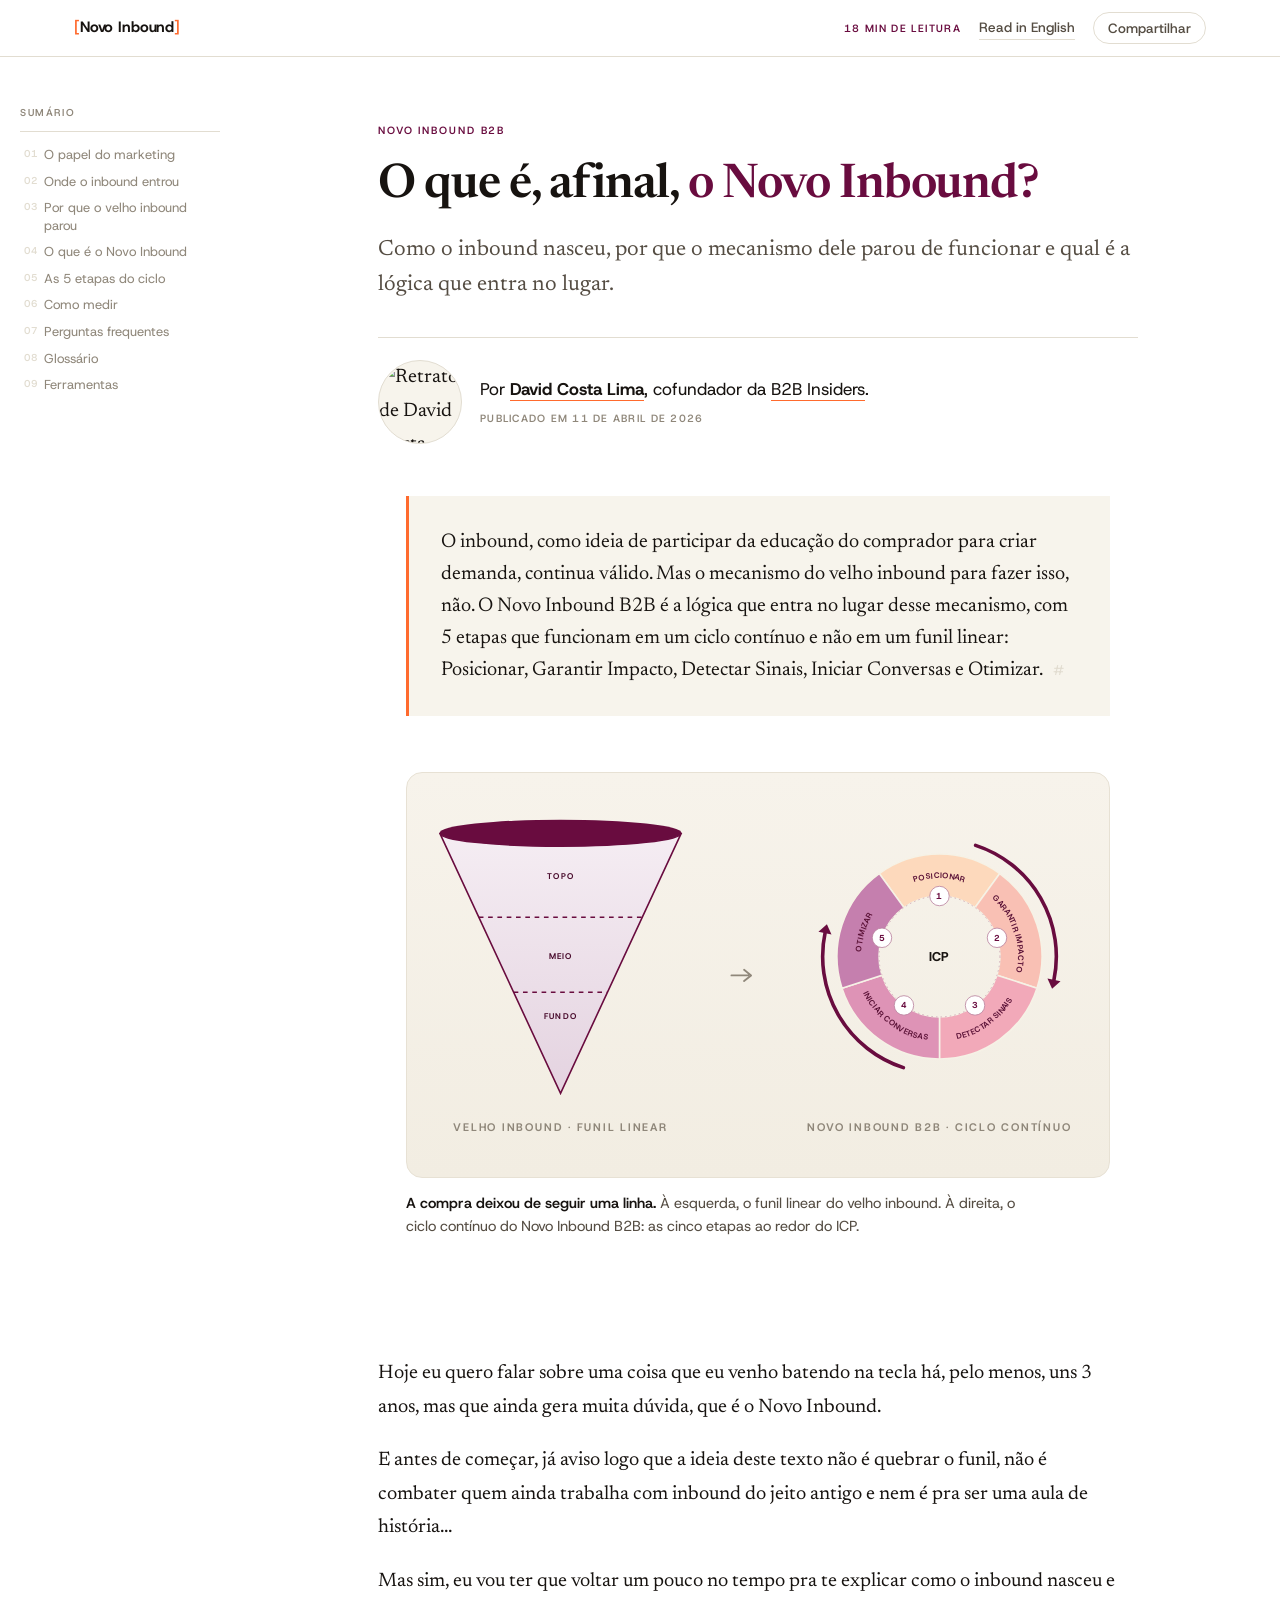
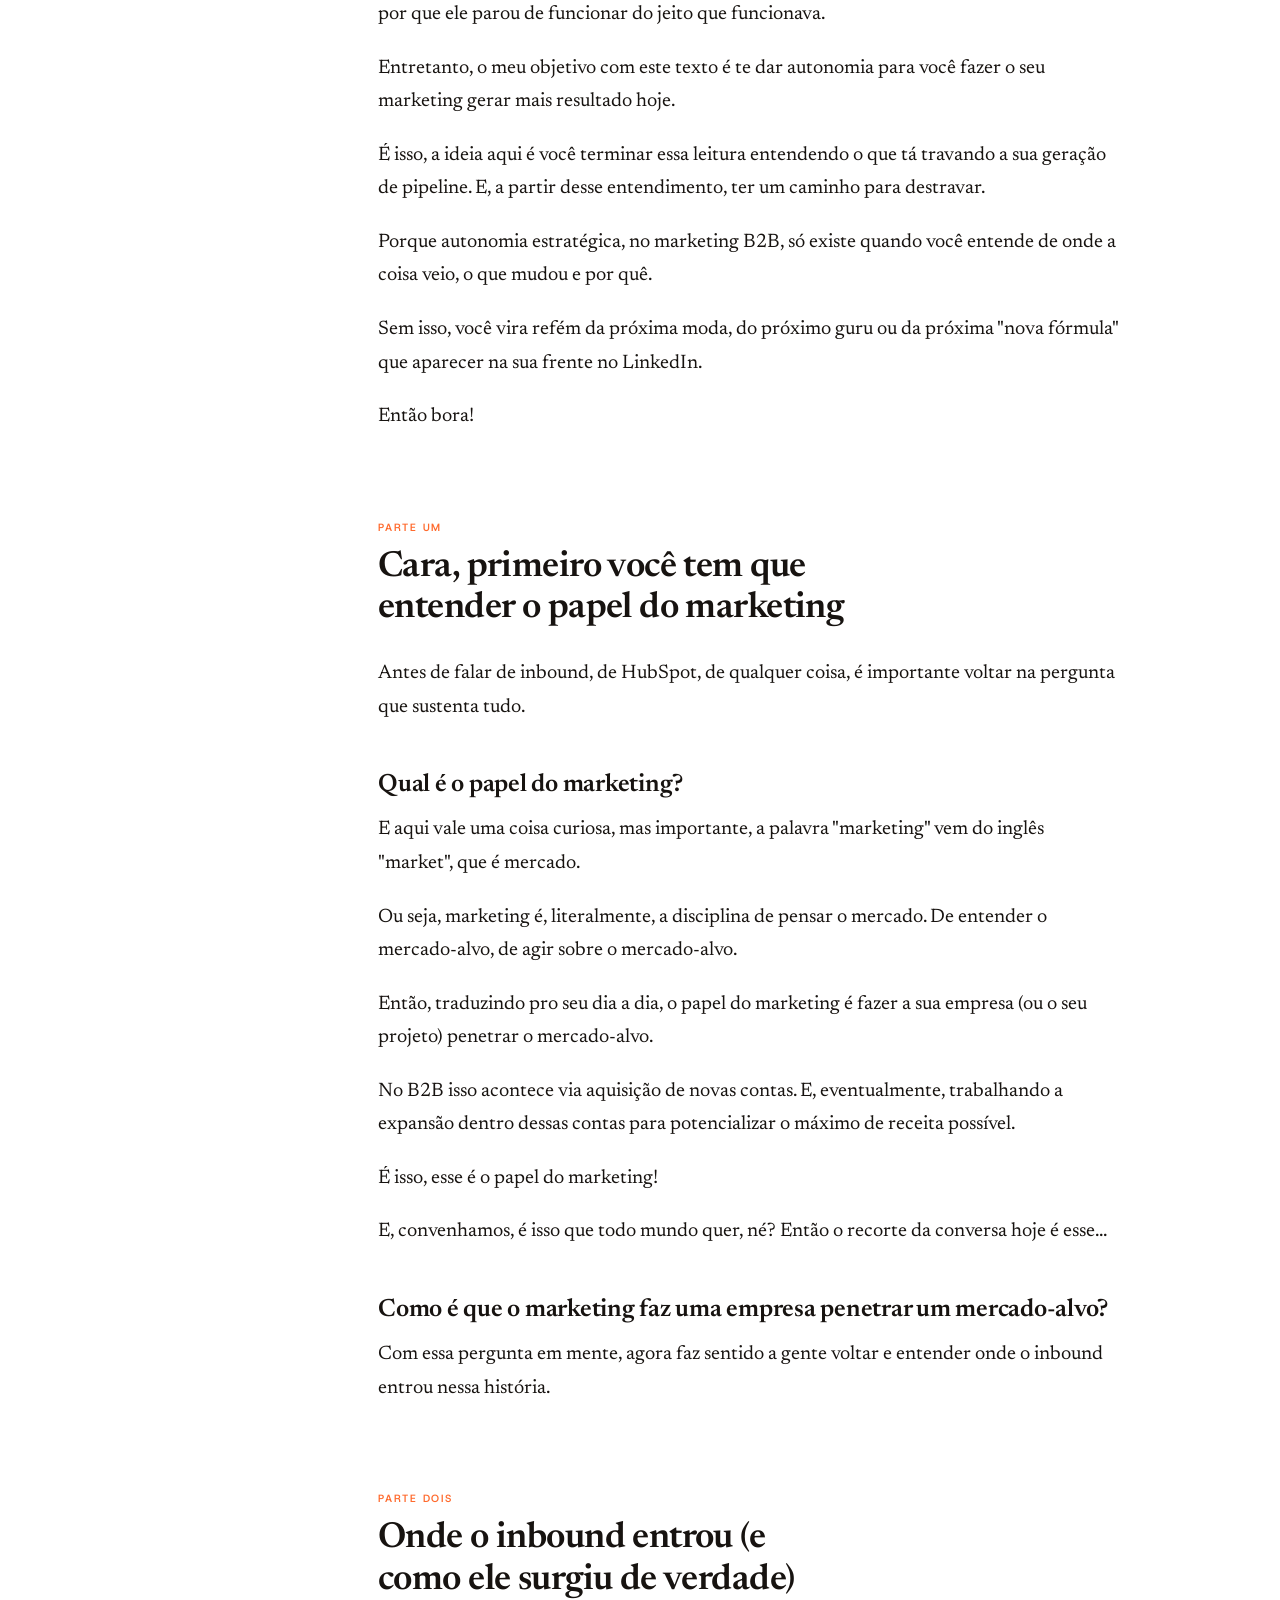
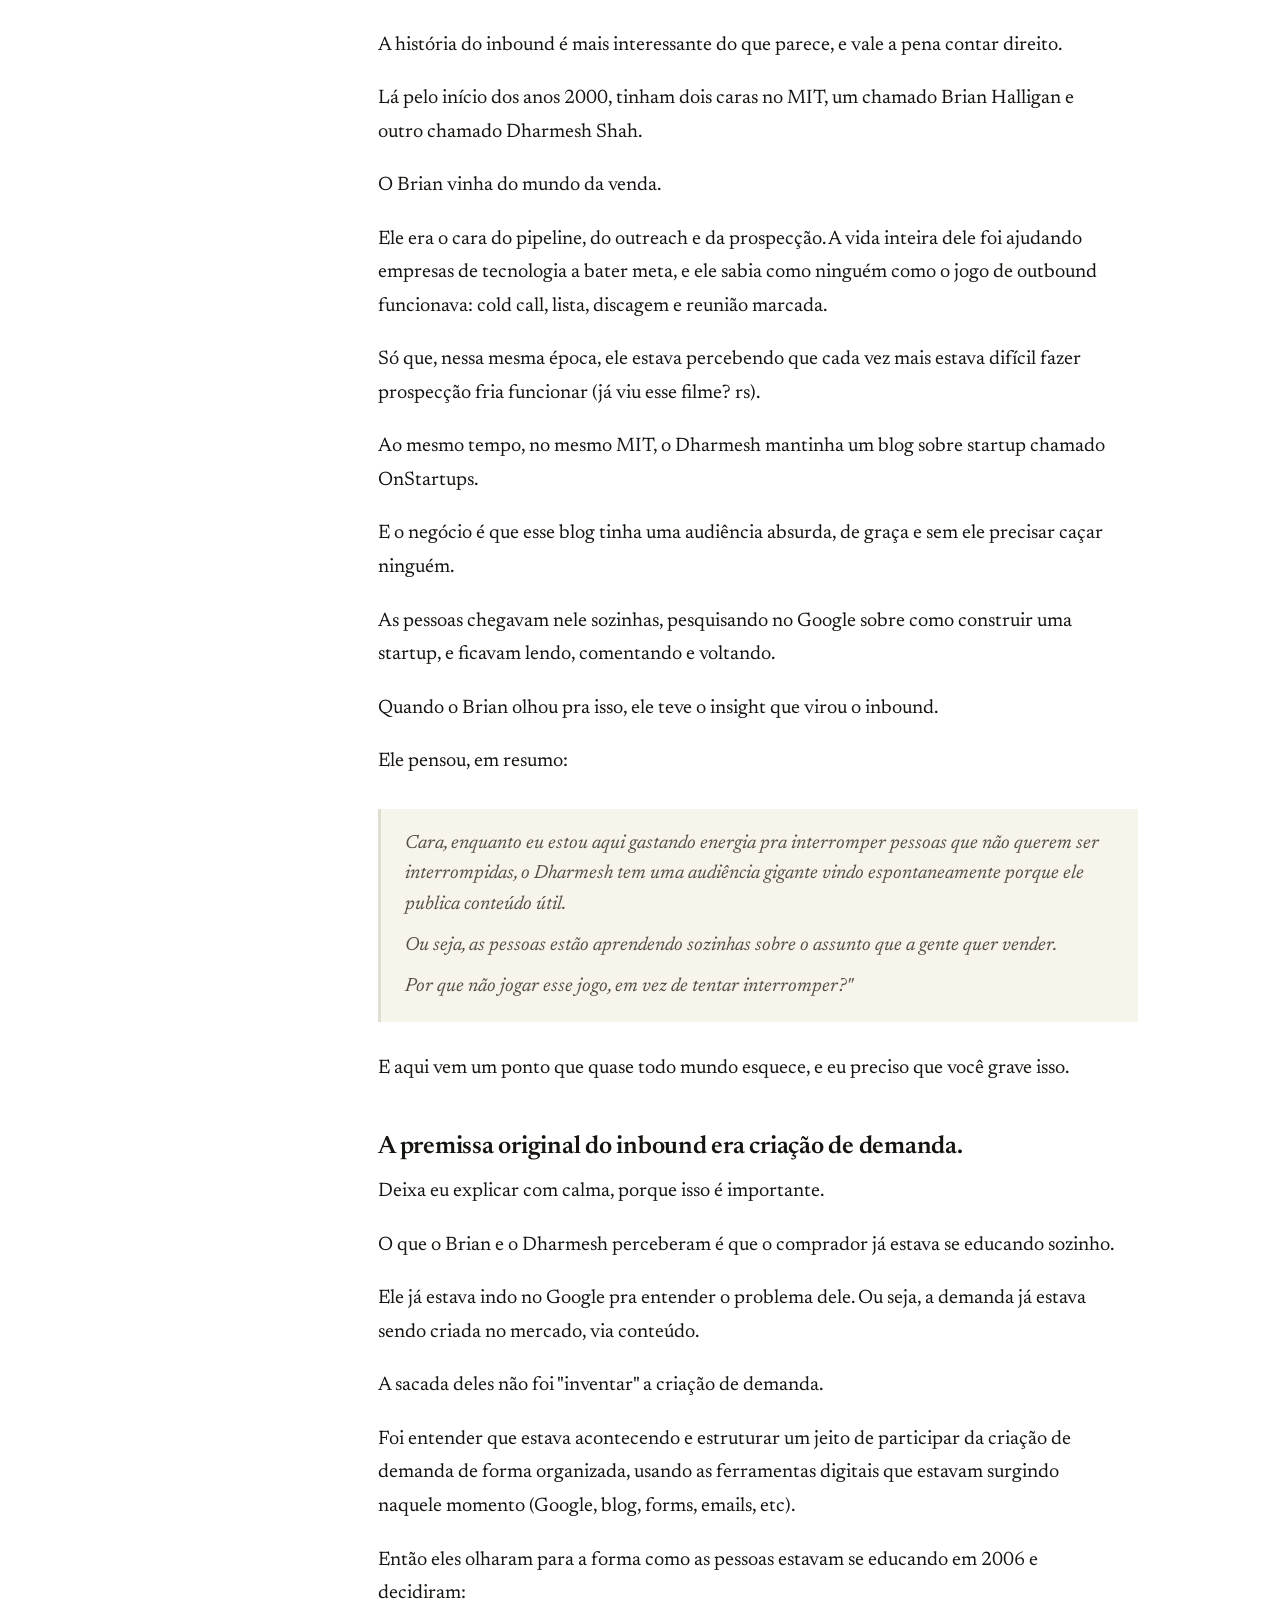
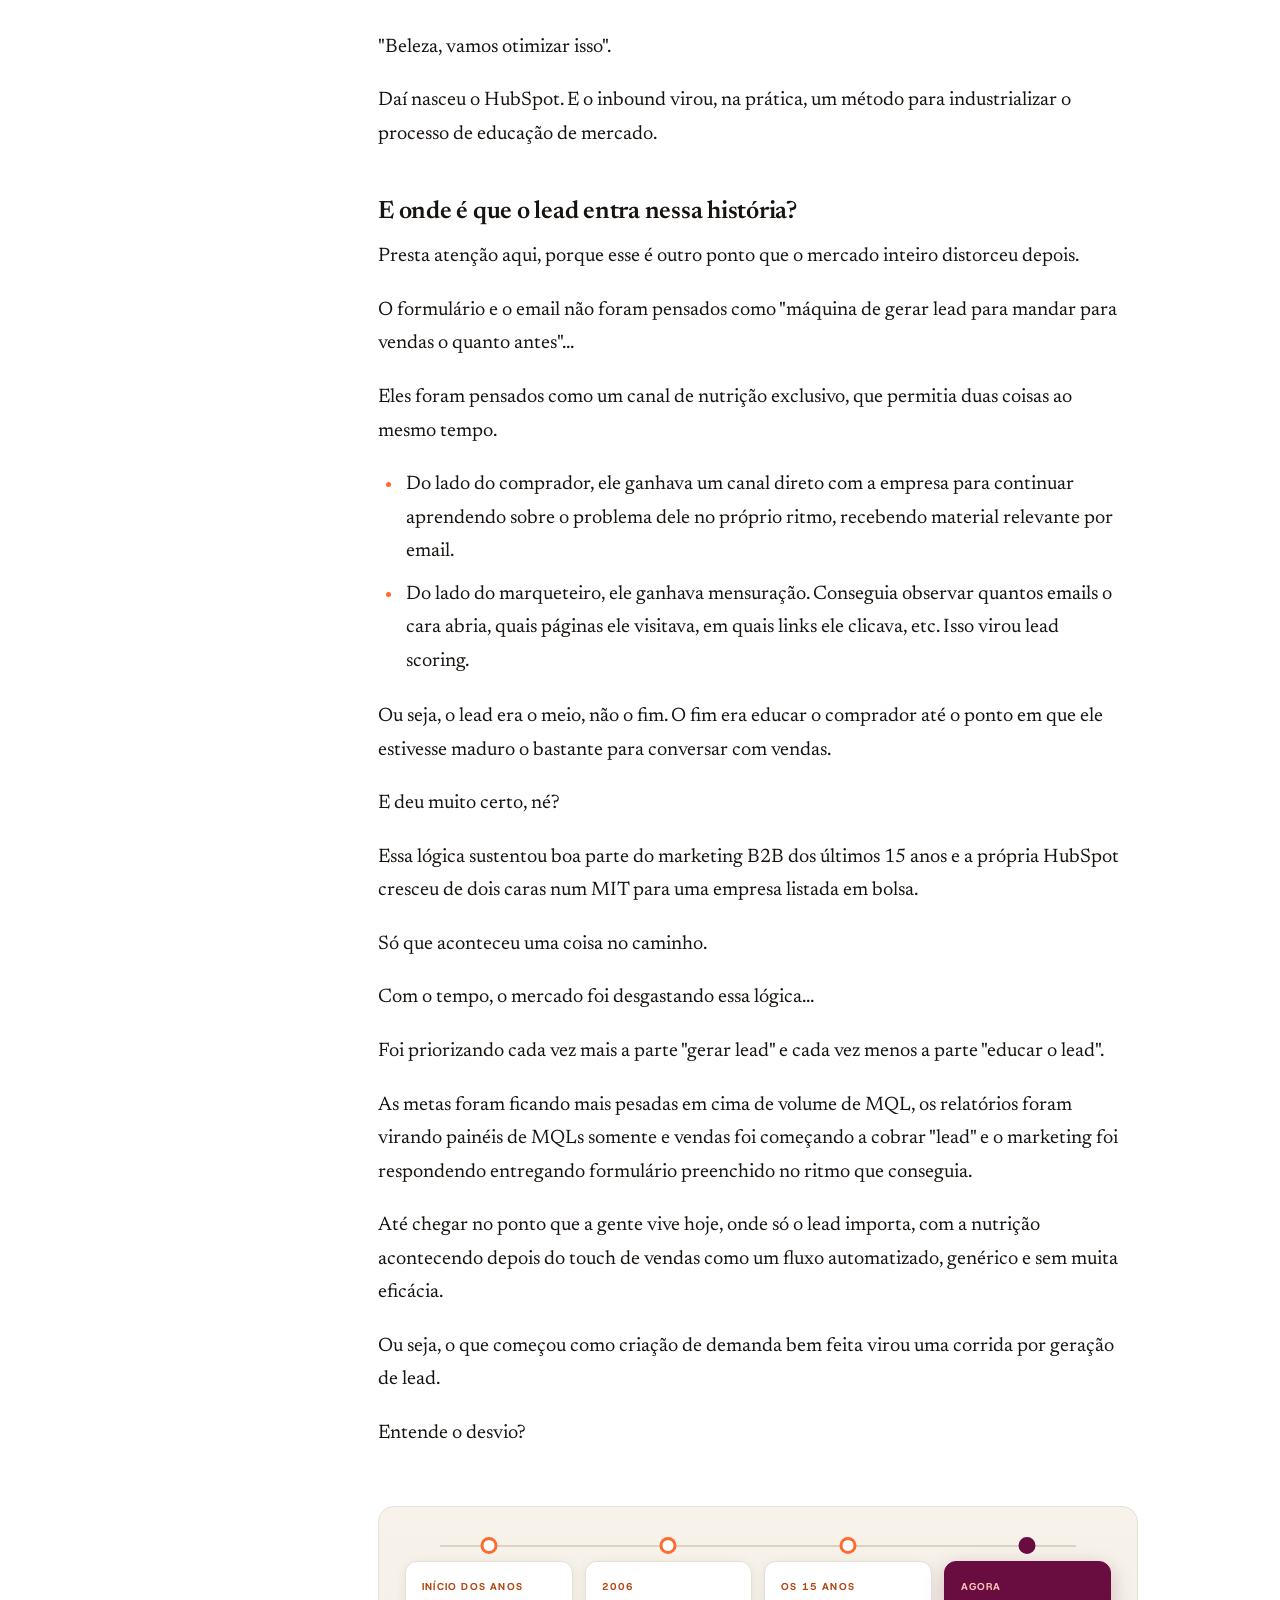
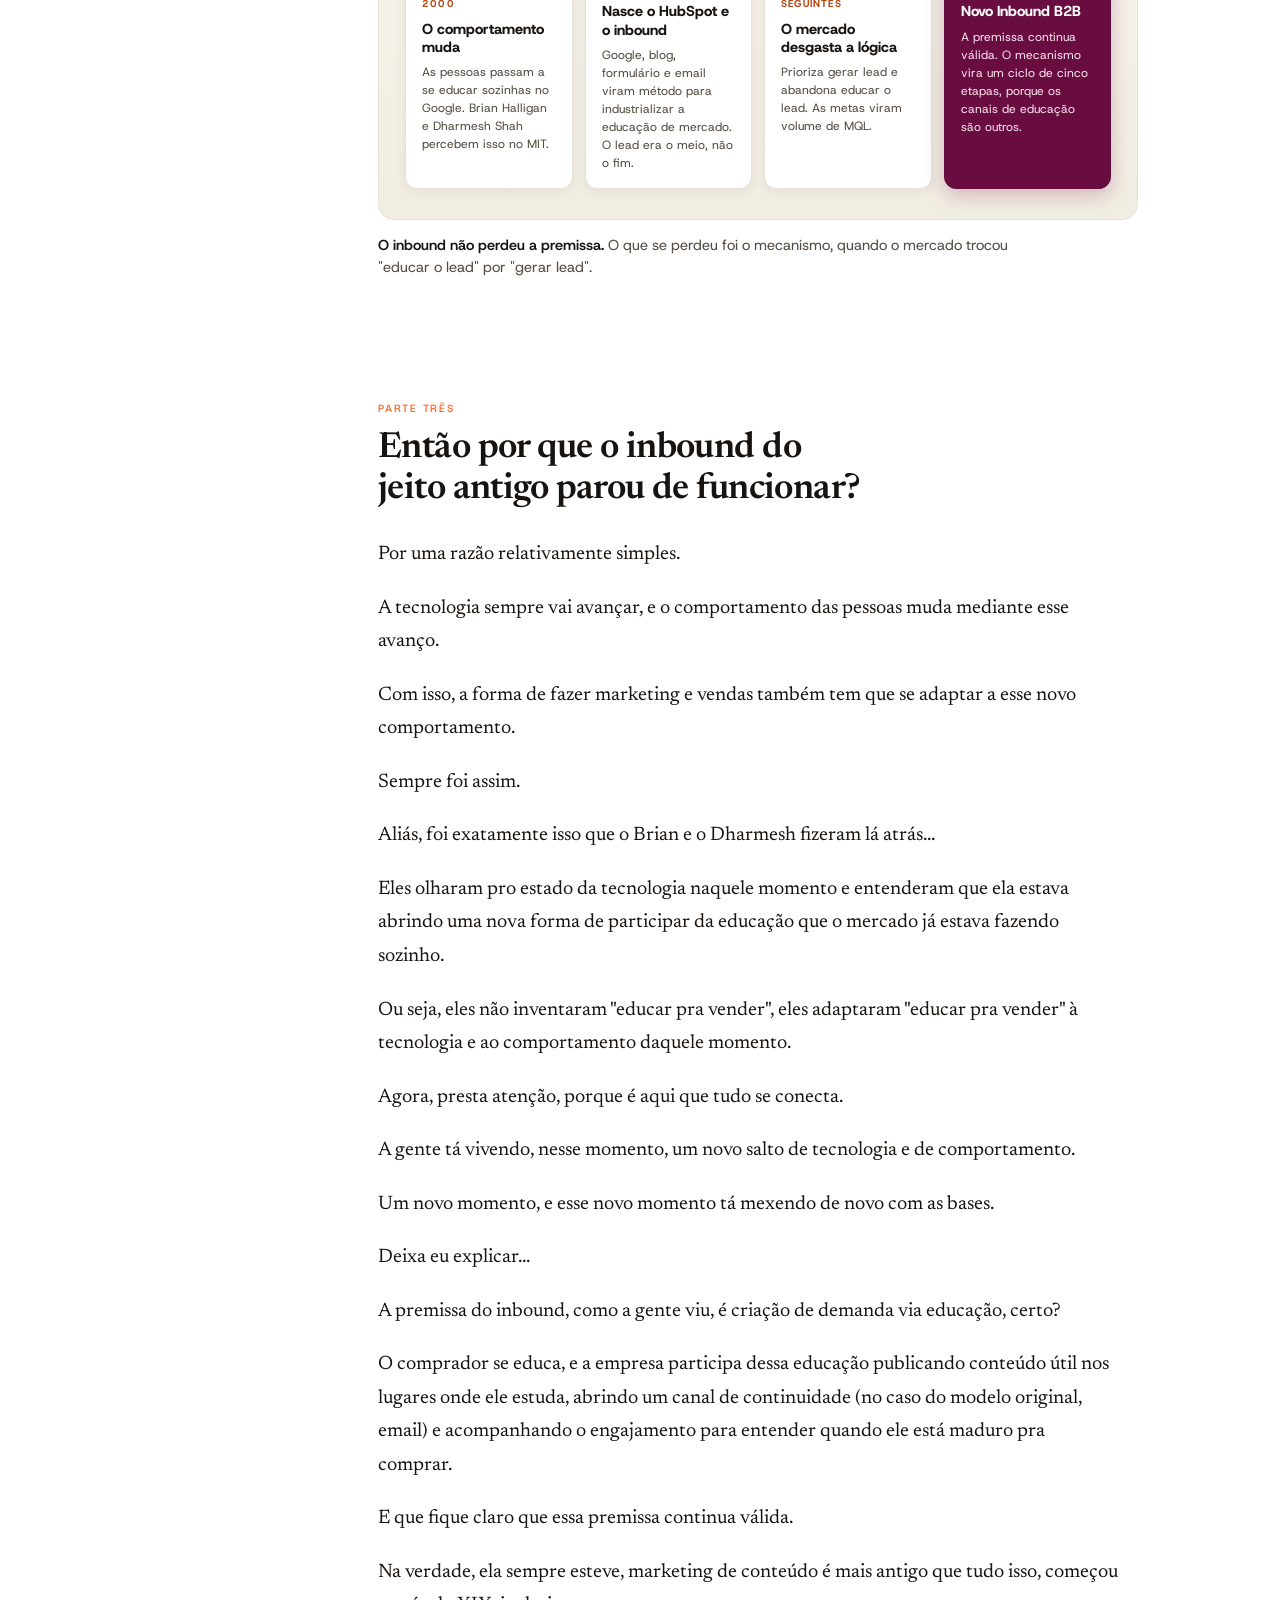
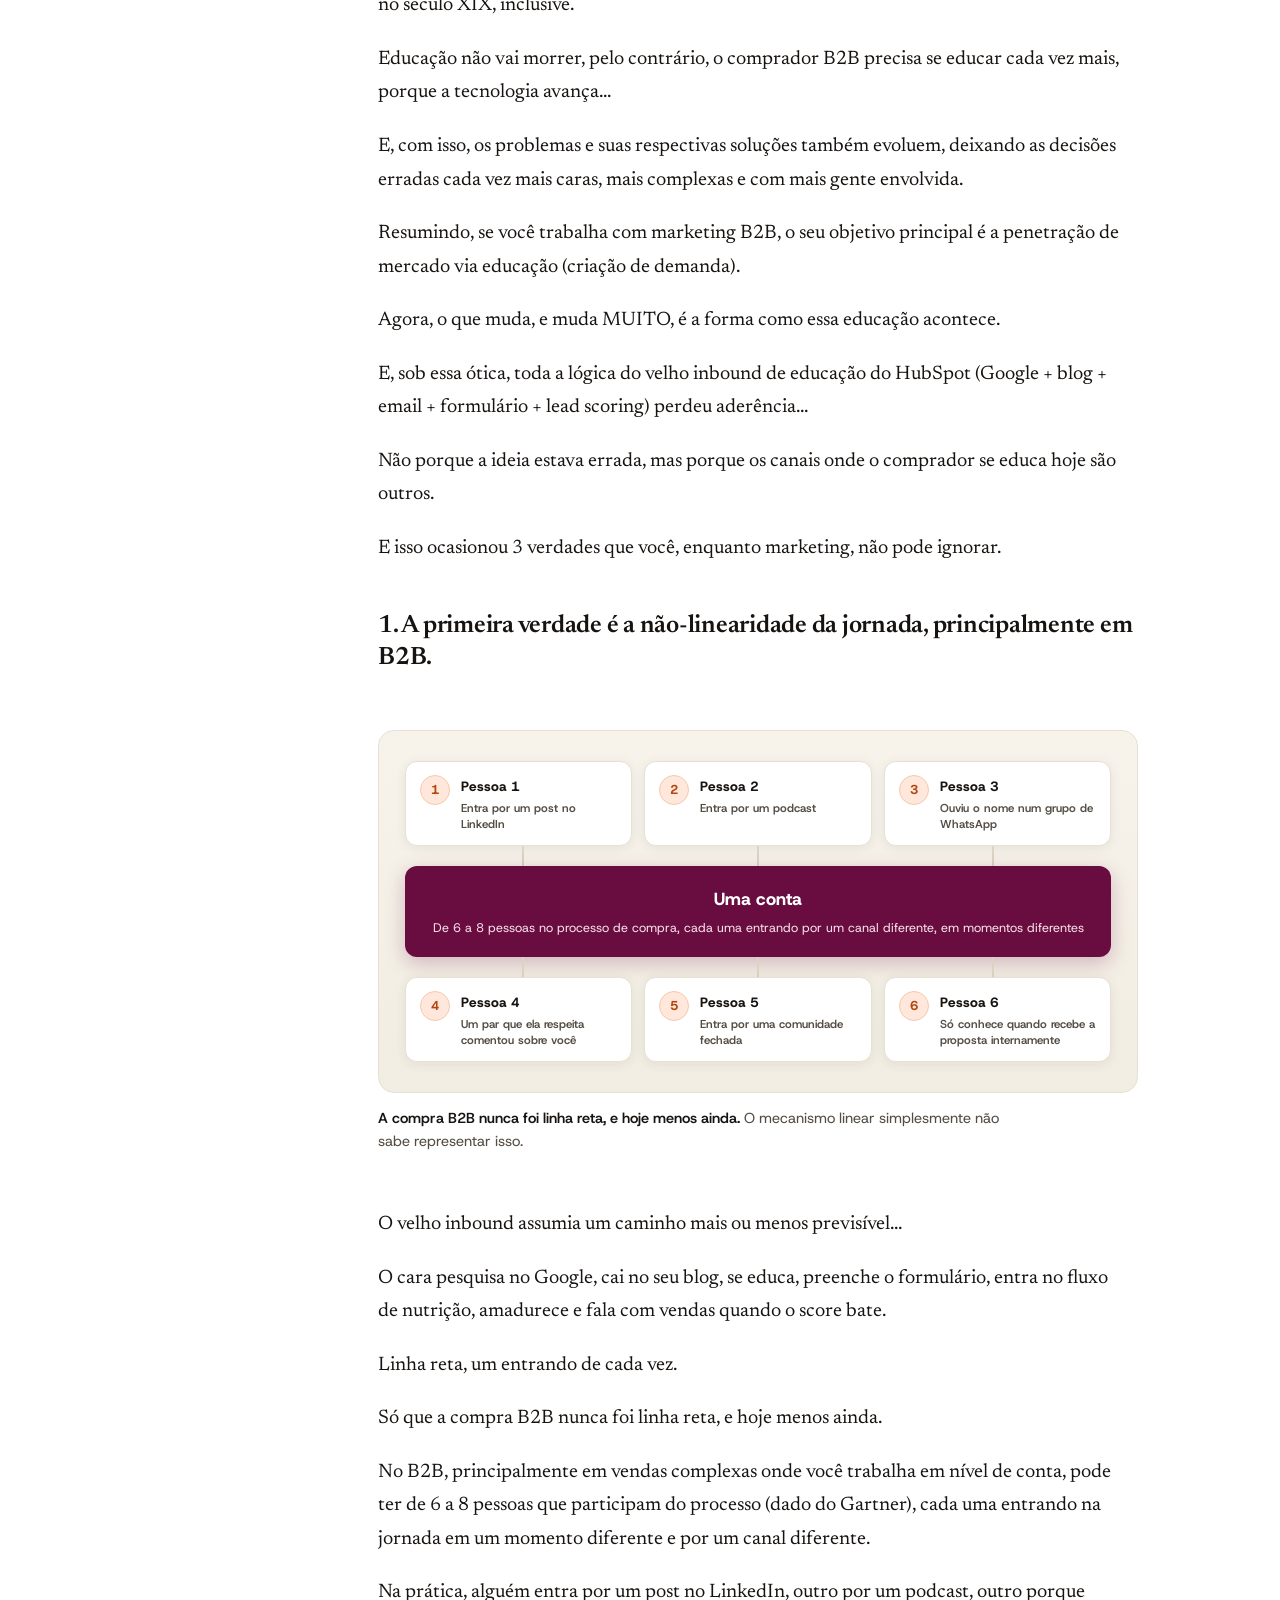
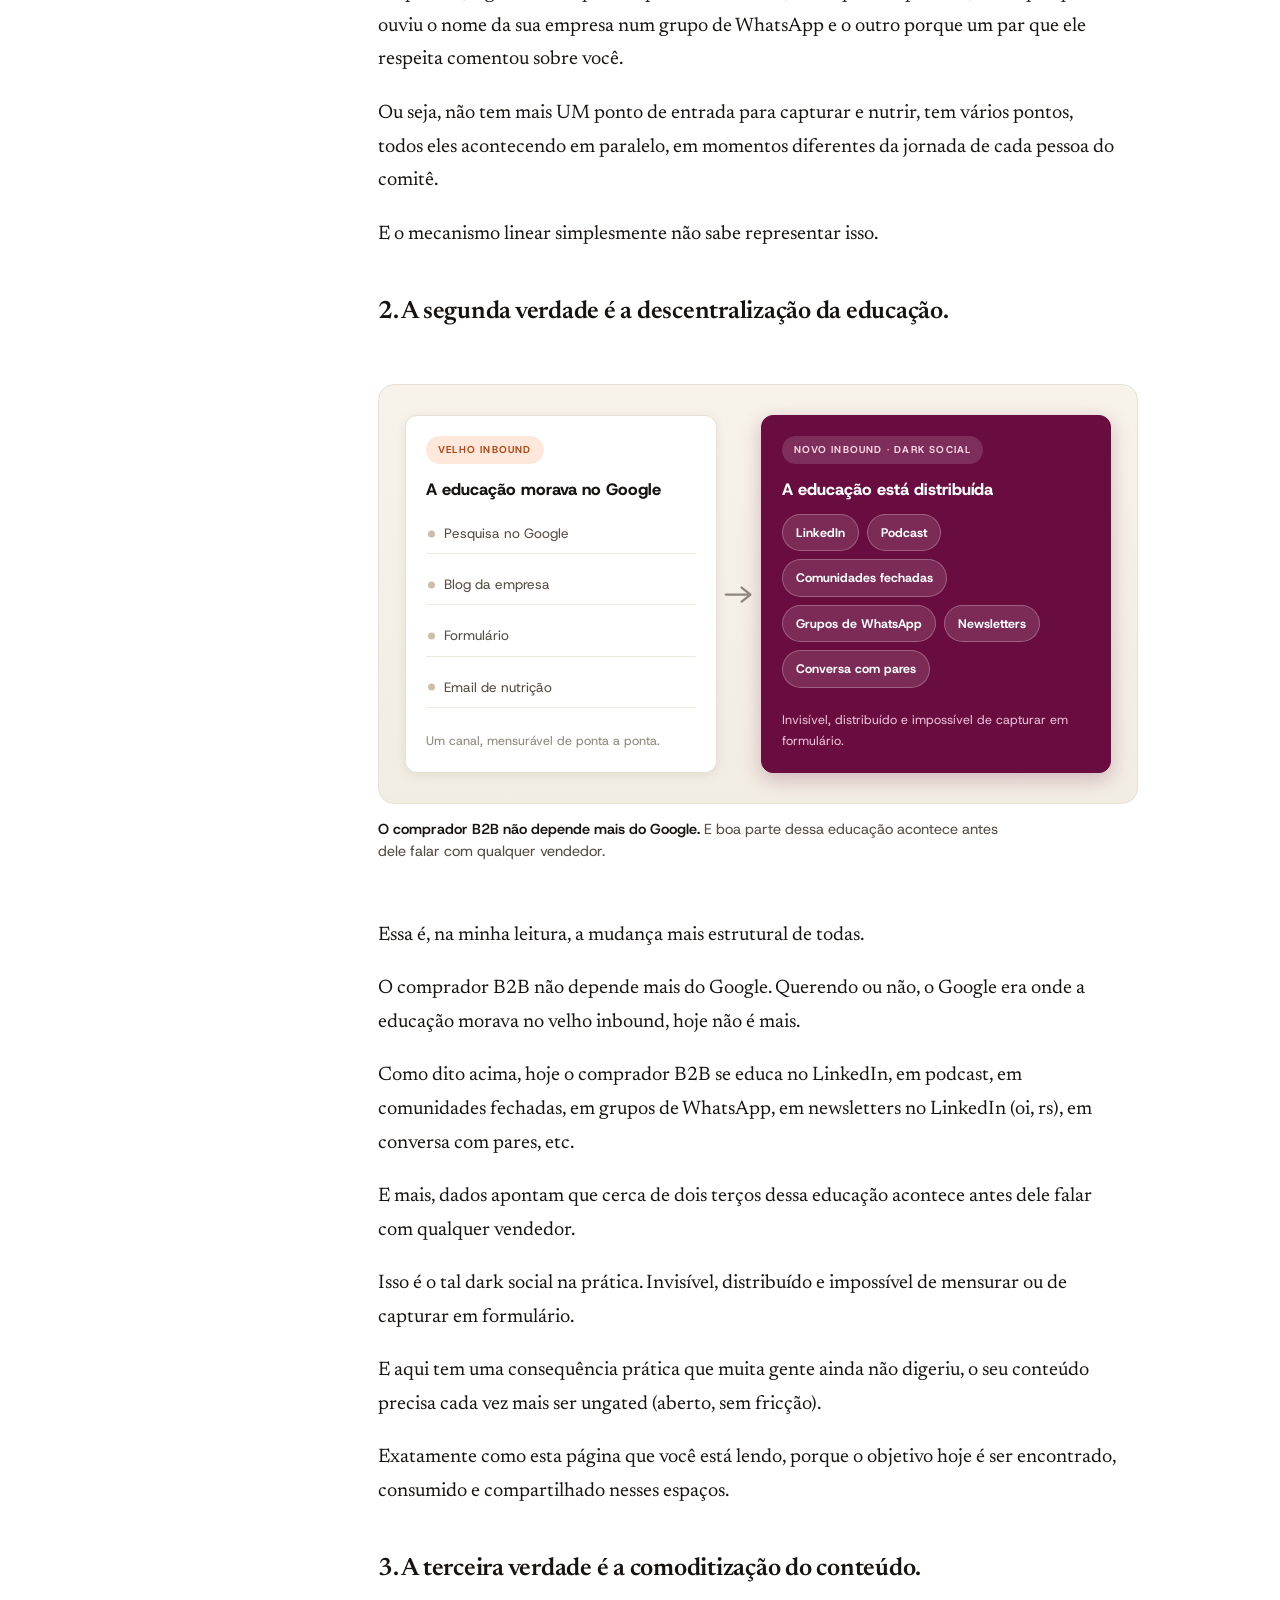
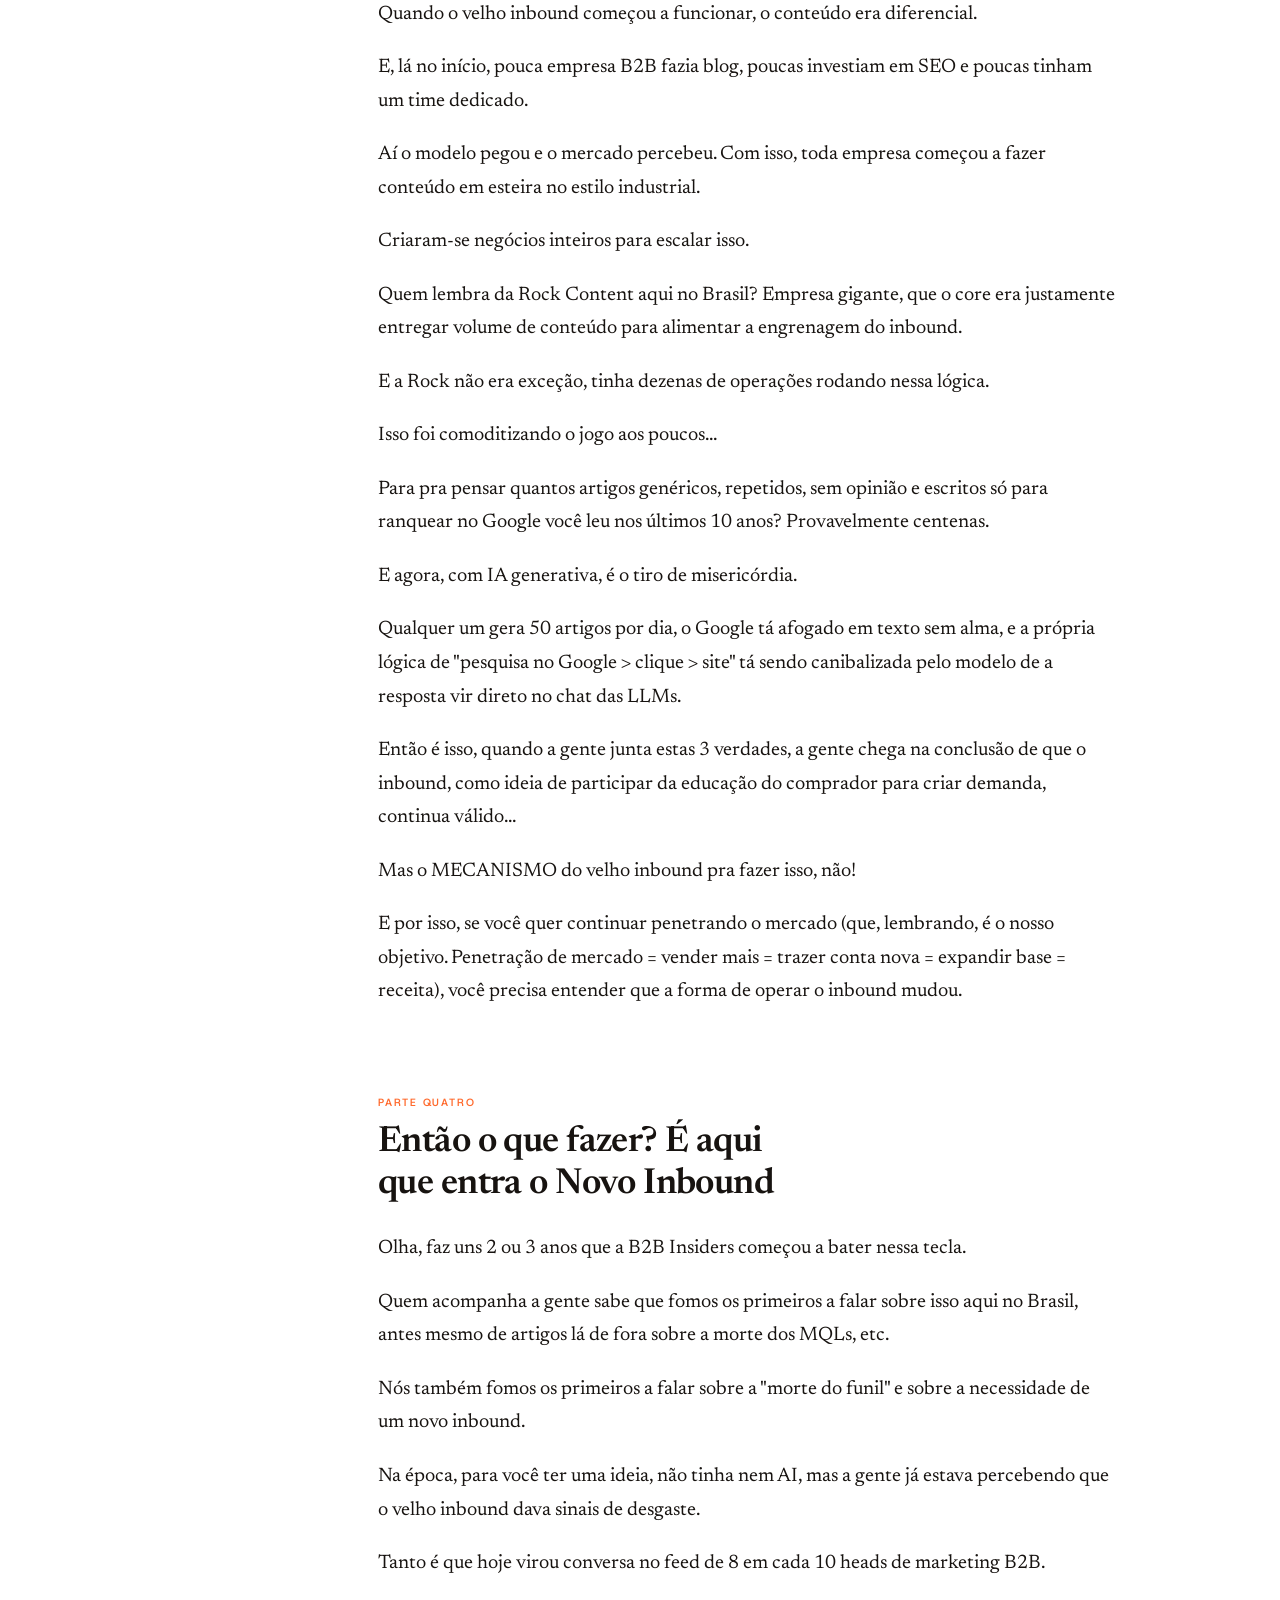
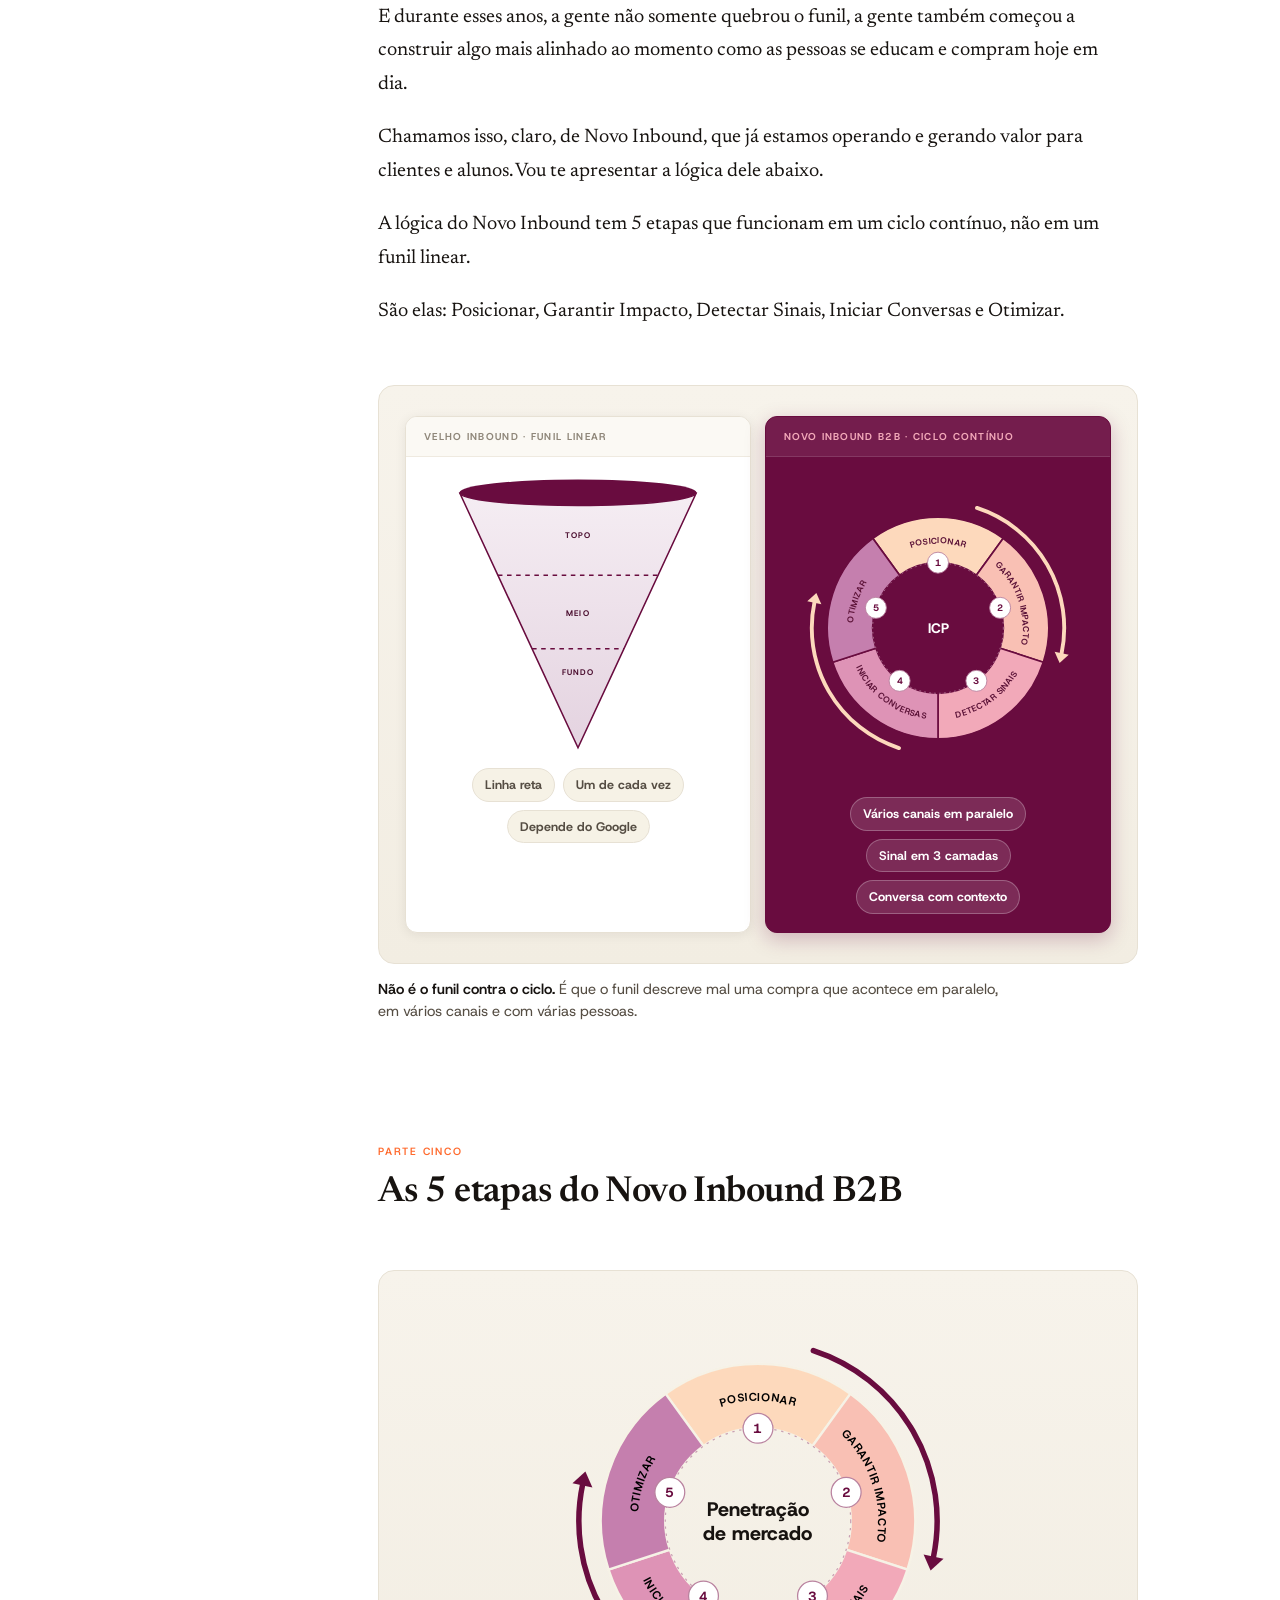
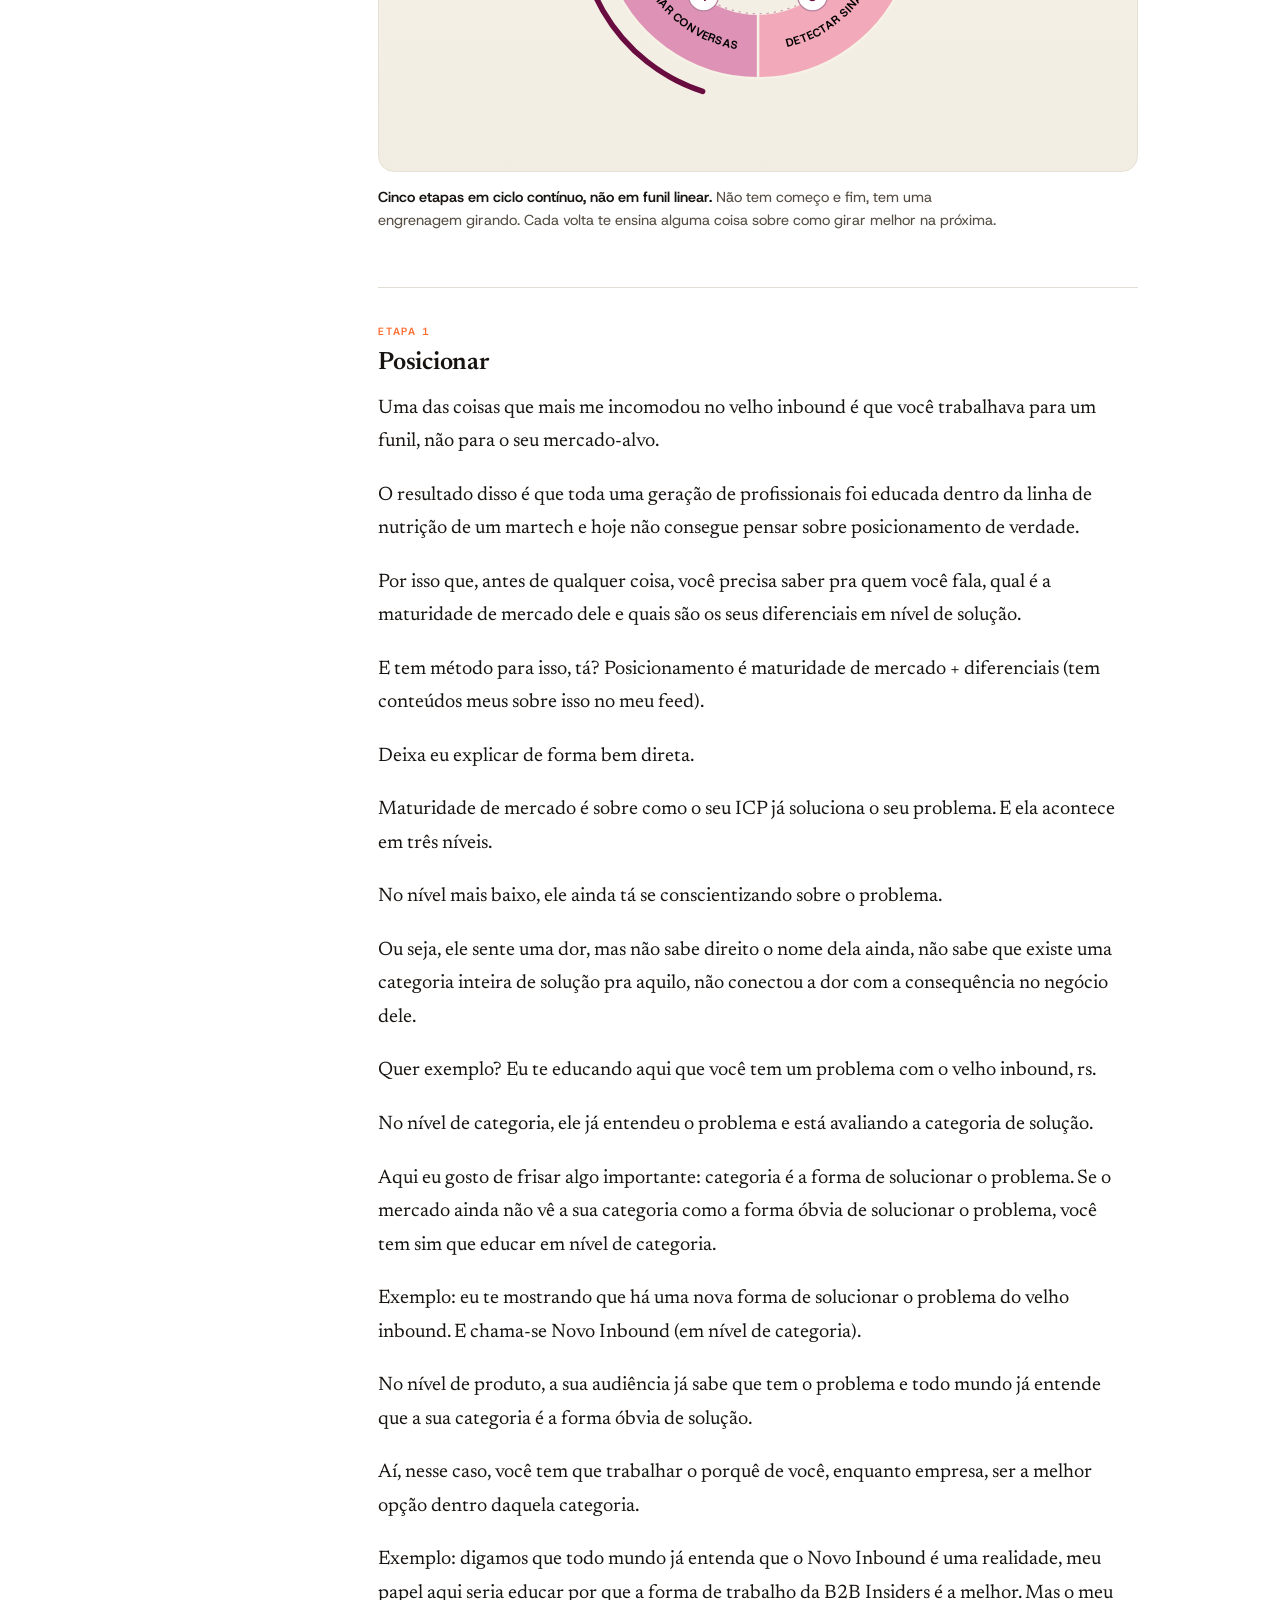
==== commit 1ceded06: "FAQ com listas numeradas; funil e ciclo rotulados também na parte quatro" ====
--- a/index.html
+++ b/index.html
@@ -384,18 +384,18 @@
 <div class="fg-duo">
 <div class="fg-card fg-duoc">
 <span class="fg-ch">Velho inbound · Funil linear</span>
-<span class="fg-art"><svg viewBox="0 0 220 200" role="img" aria-hidden="true" style="width:200px"><defs><linearGradient id="nifg5" x1="0" y1="0" x2="0" y2="1"><stop offset="0" stop-color="#F5EDF3"/><stop offset="1" stop-color="#E4D3E0"/></linearGradient></defs><path d="M 20 34 A 90 10 0 0 0 200 34 L 110 190 Z" fill="url(#nifg5)" stroke="#690c3f" stroke-width="1.8"/><ellipse cx="110" cy="34" rx="90" ry="10" fill="#690c3f"/><path d="M 51.15 88 H 168.85" stroke="#690c3f" stroke-width="1.5" stroke-dasharray="4.5 4.5"/><path d="M 78.85 136 H 141.15" stroke="#690c3f" stroke-width="1.5" stroke-dasharray="4.5 4.5"/></svg></span>
+<span class="fg-art"><svg viewBox="58 48 384 432" role="img" aria-hidden="true" style="width:250px"><defs><linearGradient id="nifg5" x1="0" y1="0" x2="0" y2="1"><stop offset="0" stop-color="#F5EDF3"/><stop offset="1" stop-color="#E4D3E0"/></linearGradient></defs><path d="M 68 78 A 182 20 0 0 0 432 78 L 250 470 Z" fill="url(#nifg5)" stroke="#690c3f" stroke-width="2.4"/><ellipse cx="250" cy="78" rx="182" ry="20" fill="#690c3f"/><path d="M 126.96 205 H 373.04" stroke="#690c3f" stroke-width="2.2" stroke-dasharray="7 7"/><path d="M 179.43 318 H 320.57" stroke="#690c3f" stroke-width="2.2" stroke-dasharray="7 7"/><text x="250" y="148" text-anchor="middle" font-family="Host Grotesk, ui-sans-serif, system-ui, sans-serif" font-size="12.5" font-weight="700" letter-spacing="1.7" fill="#4a0d2e">TOPO</text><text x="250" y="268" text-anchor="middle" font-family="Host Grotesk, ui-sans-serif, system-ui, sans-serif" font-size="12.5" font-weight="700" letter-spacing="1.7" fill="#4a0d2e">MEIO</text><text x="250" y="358" text-anchor="middle" font-family="Host Grotesk, ui-sans-serif, system-ui, sans-serif" font-size="12.5" font-weight="700" letter-spacing="1.7" fill="#4a0d2e">FUNDO</text></svg></span>
 <span class="fg-chips fg-center"><span class="fg-exc">Linha reta</span><span class="fg-exc">Um de cada vez</span><span class="fg-exc">Depende do Google</span></span>
 </div>
 <div class="fg-card fg-dark fg-duoc">
 <span class="fg-ch">Novo Inbound B2B · Ciclo contínuo</span>
-<span class="fg-art"><svg viewBox="0 0 560 560" role="img" aria-hidden="true" style="width:190px"><path d="M 162.44 118.20 A 200 200 0 0 1 397.56 118.20 L 349.36 184.54 A 118 118 0 0 0 210.64 184.54 Z" fill="#FDD9BC" stroke="#690c3f" stroke-width="3"/><path d="M 397.56 118.20 A 200 200 0 0 1 470.21 341.80 L 392.22 316.46 A 118 118 0 0 0 349.36 184.54 Z" fill="#F9C0B4" stroke="#690c3f" stroke-width="3"/><path d="M 470.21 341.80 A 200 200 0 0 1 280.00 480.00 L 280.00 398.00 A 118 118 0 0 0 392.22 316.46 Z" fill="#F2A9B9" stroke="#690c3f" stroke-width="3"/><path d="M 280.00 480.00 A 200 200 0 0 1 89.79 341.80 L 167.78 316.46 A 118 118 0 0 0 280.00 398.00 Z" fill="#DE93B6" stroke="#690c3f" stroke-width="3"/><path d="M 89.79 341.80 A 200 200 0 0 1 162.44 118.20 L 210.64 184.54 A 118 118 0 0 0 167.78 316.46 Z" fill="#C57FAE" stroke="#690c3f" stroke-width="3"/><path d="M 359.35 61.99 A 232 232 0 0 1 508.48 320.29" fill="none" stroke="#FDD9BC" stroke-width="9" stroke-linecap="round"/><g transform="translate(508.48,320.29) rotate(100)"><path d="M -2 -15 L 18 0 L -2 15 Z" fill="#FDD9BC"/></g></svg></span>
+<span class="fg-art"><svg viewBox="0 0 560 560" role="img" aria-hidden="true" style="width:310px"><path d="M 162.44 118.20 A 200 200 0 0 1 397.56 118.20 L 349.36 184.54 A 118 118 0 0 0 210.64 184.54 Z" fill="#FDD9BC" stroke="#690c3f" stroke-width="3"/><path d="M 397.56 118.20 A 200 200 0 0 1 470.21 341.80 L 392.22 316.46 A 118 118 0 0 0 349.36 184.54 Z" fill="#F9C0B4" stroke="#690c3f" stroke-width="3"/><path d="M 470.21 341.80 A 200 200 0 0 1 280.00 480.00 L 280.00 398.00 A 118 118 0 0 0 392.22 316.46 Z" fill="#F2A9B9" stroke="#690c3f" stroke-width="3"/><path d="M 280.00 480.00 A 200 200 0 0 1 89.79 341.80 L 167.78 316.46 A 118 118 0 0 0 280.00 398.00 Z" fill="#DE93B6" stroke="#690c3f" stroke-width="3"/><path d="M 89.79 341.80 A 200 200 0 0 1 162.44 118.20 L 210.64 184.54 A 118 118 0 0 0 167.78 316.46 Z" fill="#C57FAE" stroke="#690c3f" stroke-width="3"/><circle cx="280" cy="280" r="118" fill="none" stroke="#B9829F" stroke-width="1.6" stroke-dasharray="3 6"/><path id="nfy0" d="M 196.67 151.68 A 153 153 0 0 1 363.33 151.68" fill="none"/><text font-family="Host Grotesk, ui-sans-serif, system-ui, sans-serif" font-size="15.5" font-weight="700" letter-spacing=".8" fill="#5c1338"><textPath href="#nfy0" startOffset="50%" text-anchor="middle">POSICIONAR</textPath></text><path id="nfy1" d="M 376.29 161.10 A 153 153 0 0 1 427.79 319.60" fill="none"/><text font-family="Host Grotesk, ui-sans-serif, system-ui, sans-serif" font-size="15.5" font-weight="700" letter-spacing=".8" fill="#5c1338"><textPath href="#nfy1" startOffset="50%" text-anchor="middle">GARANTIR IMPACTO</textPath></text><path id="nfy2" d="M 288.64 444.77 A 165 165 0 0 0 434.04 339.13" fill="none"/><text font-family="Host Grotesk, ui-sans-serif, system-ui, sans-serif" font-size="15.5" font-weight="700" letter-spacing=".8" fill="#5c1338"><textPath href="#nfy2" startOffset="50%" text-anchor="middle">DETECTAR SINAIS</textPath></text><path id="nfy3" d="M 125.96 339.13 A 165 165 0 0 0 271.36 444.77" fill="none"/><text font-family="Host Grotesk, ui-sans-serif, system-ui, sans-serif" font-size="15.5" font-weight="700" letter-spacing=".8" fill="#5c1338"><textPath href="#nfy3" startOffset="50%" text-anchor="middle">INICIAR CONVERSAS</textPath></text><path id="nfy4" d="M 132.21 319.60 A 153 153 0 0 1 183.71 161.10" fill="none"/><text font-family="Host Grotesk, ui-sans-serif, system-ui, sans-serif" font-size="15.5" font-weight="700" letter-spacing=".8" fill="#5c1338"><textPath href="#nfy4" startOffset="50%" text-anchor="middle">OTIMIZAR</textPath></text><circle cx="280.00" cy="162.00" r="19" fill="#fff" stroke="#B9829F" stroke-width="1.6"/><text x="280.00" y="168.00" text-anchor="middle" font-family="Host Grotesk, ui-sans-serif, system-ui, sans-serif" font-size="17" font-weight="800" fill="#690c3f">1</text><circle cx="392.22" cy="243.54" r="19" fill="#fff" stroke="#B9829F" stroke-width="1.6"/><text x="392.22" y="249.54" text-anchor="middle" font-family="Host Grotesk, ui-sans-serif, system-ui, sans-serif" font-size="17" font-weight="800" fill="#690c3f">2</text><circle cx="349.36" cy="375.46" r="19" fill="#fff" stroke="#B9829F" stroke-width="1.6"/><text x="349.36" y="381.46" text-anchor="middle" font-family="Host Grotesk, ui-sans-serif, system-ui, sans-serif" font-size="17" font-weight="800" fill="#690c3f">3</text><circle cx="210.64" cy="375.46" r="19" fill="#fff" stroke="#B9829F" stroke-width="1.6"/><text x="210.64" y="381.46" text-anchor="middle" font-family="Host Grotesk, ui-sans-serif, system-ui, sans-serif" font-size="17" font-weight="800" fill="#690c3f">4</text><circle cx="167.78" cy="243.54" r="19" fill="#fff" stroke="#B9829F" stroke-width="1.6"/><text x="167.78" y="249.54" text-anchor="middle" font-family="Host Grotesk, ui-sans-serif, system-ui, sans-serif" font-size="17" font-weight="800" fill="#690c3f">5</text><path d="M 350.46 63.16 A 228 228 0 0 1 503.02 327.40" fill="none" stroke="#FDD9BC" stroke-width="7" stroke-linecap="round"/><g transform="translate(503.02,327.40) rotate(102.00)"><path d="M -2 -13 L 16 0 L -2 13 Z" fill="#FDD9BC"/></g><path d="M 209.54 496.84 A 228 228 0 0 1 56.98 232.60" fill="none" stroke="#FDD9BC" stroke-width="7" stroke-linecap="round"/><g transform="translate(56.98,232.60) rotate(282.00)"><path d="M -2 -13 L 16 0 L -2 13 Z" fill="#FDD9BC"/></g><text x="280" y="289" text-anchor="middle" font-family="Host Grotesk, ui-sans-serif, system-ui, sans-serif" font-size="25" font-weight="800" fill="#fff">ICP</text></svg></span>
 <span class="fg-chips fg-center"><span class="fg-exc fg-exc-w">Vários canais em paralelo</span><span class="fg-exc fg-exc-w">Sinal em 3 camadas</span><span class="fg-exc fg-exc-w">Conversa com contexto</span></span>
 </div>
 </div>
 </div>
 <figcaption><b>Não é o funil contra o ciclo.</b> É que o funil descreve mal uma compra que acontece em paralelo, em vários canais e com várias pessoas.</figcaption>
-<div class="vh"><p>Comparação em duas colunas entre o funil linear do velho inbound e o ciclo contínuo do Novo Inbound B2B, em cinco dimensões: formato, unidade de trabalho, sinal que se consegue ler, onde a educação acontece e o que é entregue para vendas. O funil tem começo e fim, trabalha o lead, lê formulário e email, depende do Google e entrega MQL graduado por score. O ciclo não tem começo nem fim, trabalha o mercado-alvo e a conta, lê três camadas de métrica, acontece no dark social e entrega conversa iniciada com contexto.</p></div>
+<div class="vh"><p>Comparação em duas colunas. À esquerda, o funil linear do velho inbound, com as faixas topo, meio e fundo: linha reta, um de cada vez, dependente do Google. À direita, o ciclo contínuo do Novo Inbound B2B: cinco etapas ao redor do ICP, que são Posicionar, Garantir Impacto, Detectar Sinais, Iniciar Conversas e Otimizar, com vários canais em paralelo, sinal em três camadas e conversa com contexto.</p></div>
 </figure>
 </section>
 <section class="part wrap" id="ciclo" aria-labelledby="h-ciclo">
@@ -590,7 +590,14 @@
 <div class="qa" id="faq-o-que-e-novo-inbound">
 <h3 class="qa-h"><button class="qa-btn" type="button" aria-expanded="true" aria-controls="a1" id="q1"><span>O que é o Novo Inbound B2B?</span><span class="qa-ic" aria-hidden="true"></span></button></h3>
 <div class="qa-bd" id="a1" role="region" aria-labelledby="q1">
-<p>O Novo Inbound B2B é metodologia proprietária da B2B Insiders. A lógica dele tem 5 etapas que funcionam em um ciclo contínuo, não em um funil linear: Posicionar, Garantir Impacto, Detectar Sinais, Iniciar Conversas e Otimizar.</p>
+<p>O Novo Inbound B2B é metodologia proprietária da B2B Insiders. A lógica dele tem 5 etapas que funcionam em um ciclo contínuo, não em um funil linear:</p>
+<ol>
+<li>Posicionar</li>
+<li>Garantir Impacto</li>
+<li>Detectar Sinais</li>
+<li>Iniciar Conversas</li>
+<li>Otimizar</li>
+</ol>
 <p>Ele mantém a premissa original do inbound, que é criação de demanda via educação, e troca o mecanismo, porque os canais onde o comprador se educa hoje são outros.<button class="perma" type="button" data-anchor="faq-o-que-e-novo-inbound" aria-label="Copiar link">#</button></p>
 </div>
 </div>
@@ -612,7 +619,11 @@
 <h3 class="qa-h"><button class="qa-btn" type="button" aria-expanded="false" aria-controls="a4" id="q4"><span>Por que o inbound do jeito antigo parou de funcionar?</span><span class="qa-ic" aria-hidden="true"></span></button></h3>
 <div class="qa-bd" id="a4" role="region" aria-labelledby="q4" hidden>
 <p>Por três verdades que mudaram o jogo.</p>
-<p>A primeira é a não-linearidade da jornada. A segunda é a descentralização da educação, que saiu do Google e foi para o LinkedIn, podcast, comunidades e grupos de WhatsApp. A terceira é a comoditização do conteúdo, que a IA generativa acelerou.<button class="perma" type="button" data-anchor="faq-por-que-parou" aria-label="Copiar link">#</button></p>
+<ol>
+<li>A não-linearidade da jornada.</li>
+<li>A descentralização da educação, que saiu do Google e foi para o LinkedIn, podcast, comunidades e grupos de WhatsApp.</li>
+<li>A comoditização do conteúdo, que a IA generativa acelerou.<button class="perma" type="button" data-anchor="faq-por-que-parou" aria-label="Copiar link">#</button></li>
+</ol>
 </div>
 </div>
 <div class="qa" id="faq-quantas-pessoas-compra-b2b">
@@ -633,7 +644,11 @@
 <h3 class="qa-h"><button class="qa-btn" type="button" aria-expanded="false" aria-controls="a7" id="q7"><span>O que é maturidade de mercado?</span><span class="qa-ic" aria-hidden="true"></span></button></h3>
 <div class="qa-bd" id="a7" role="region" aria-labelledby="q7" hidden>
 <p>É sobre como o seu ICP já soluciona o seu problema, e acontece em três níveis.</p>
-<p>No nível de problema, ele sente a dor mas não sabe o nome dela. No nível de categoria, já entendeu o problema e avalia a forma de solucionar. No nível de produto, já sabe que tem o problema e entende a categoria, então a disputa é entre fornecedores.</p>
+<ol>
+<li><b>Problema:</b> ele sente a dor mas não sabe o nome dela.</li>
+<li><b>Categoria:</b> já entendeu o problema e avalia a forma de solucionar.</li>
+<li><b>Produto:</b> já sabe que tem o problema e entende a categoria, então a disputa é entre fornecedores.</li>
+</ol>
 <p>Saber em qual nível o seu mercado-alvo está muda a mensagem, o conteúdo, o canal, o ritmo e pode até mudar a oferta.<button class="perma" type="button" data-anchor="faq-maturidade-de-mercado" aria-label="Copiar link">#</button></p>
 </div>
 </div>
@@ -641,7 +656,11 @@
 <h3 class="qa-h"><button class="qa-btn" type="button" aria-expanded="false" aria-controls="a8" id="q8"><span>O que são métricas invisíveis, visíveis e de intenção?</span><span class="qa-ic" aria-hidden="true"></span></button></h3>
 <div class="qa-bd" id="a8" role="region" aria-labelledby="q8" hidden>
 <p>São as três camadas de métrica do Novo Inbound B2B, separadas por uma pergunta simples: o que eu sei sobre quem gerou esse sinal?</p>
-<p>Invisível é quando você mede o sinal mas não sabe quem é a pessoa, como play de podcast e impressão de post. Visível é quando o comportamento te diz o nome dela, como curtida e comentário. De intenção é quando ela te entrega o contato de forma espontânea.<button class="perma" type="button" data-anchor="faq-camadas-de-metrica" aria-label="Copiar link">#</button></p>
+<ol>
+<li><b>Invisível:</b> você mede o sinal mas não sabe quem é a pessoa, como play de podcast e impressão de post.</li>
+<li><b>Visível:</b> o comportamento te diz o nome dela, como curtida e comentário.</li>
+<li><b>De intenção:</b> ela te entrega o contato de forma espontânea.<button class="perma" type="button" data-anchor="faq-camadas-de-metrica" aria-label="Copiar link">#</button></li>
+</ol>
 </div>
 </div>
 <div class="qa" id="faq-mql">
@@ -668,21 +687,39 @@
 <div class="qa" id="faq-4-etapas-inbound-marketing">
 <h3 class="qa-h"><button class="qa-btn" type="button" aria-expanded="false" aria-controls="a12" id="q12"><span>Quais são as 4 etapas do Inbound Marketing?</span><span class="qa-ic" aria-hidden="true"></span></button></h3>
 <div class="qa-bd" id="a12" role="region" aria-labelledby="q12" hidden>
-<p>No desenho clássico do HubSpot, as quatro etapas são atrair, converter, fechar e encantar. Atrair visitantes com conteúdo, converter o visitante em lead pelo formulário, fechar a venda com nutrição e encantar o cliente para gerar recomendação.</p>
+<p>No desenho clássico do HubSpot, as quatro etapas são:</p>
+<ol>
+<li><b>Atrair</b> visitantes com conteúdo.</li>
+<li><b>Converter</b> o visitante em lead pelo formulário.</li>
+<li><b>Fechar</b> a venda com nutrição.</li>
+<li><b>Encantar</b> o cliente para gerar recomendação.</li>
+</ol>
 <p>Esse desenho assume que a jornada é linear e que o formulário é a porta de entrada. Em vendas complexas B2B as duas premissas deixaram de valer, e é por isso que o ciclo do Novo Inbound B2B trabalha com outras cinco etapas: Posicionar, Garantir Impacto, Detectar Sinais, Iniciar Conversas e Otimizar.<button class="perma" type="button" data-anchor="faq-4-etapas-inbound-marketing" aria-label="Copiar link">#</button></p>
 </div>
 </div>
 <div class="qa" id="faq-3-etapas-funil-marketing">
 <h3 class="qa-h"><button class="qa-btn" type="button" aria-expanded="false" aria-controls="a13" id="q13"><span>Quais são as 3 etapas de um funil de marketing?</span><span class="qa-ic" aria-hidden="true"></span></button></h3>
 <div class="qa-bd" id="a13" role="region" aria-labelledby="q13" hidden>
-<p>O funil clássico divide a jornada em topo, meio e fundo. No topo a pessoa descobre que tem um problema, no meio ela avalia as formas de resolver e no fundo ela decide com quem resolver.</p>
+<p>O funil clássico divide a jornada em topo, meio e fundo.</p>
+<ol>
+<li><b>Topo:</b> a pessoa descobre que tem um problema.</li>
+<li><b>Meio:</b> ela avalia as formas de resolver.</li>
+<li><b>Fundo:</b> ela decide com quem resolver.</li>
+</ol>
 <p>A divisão ainda ajuda a organizar conteúdo, mas como retrato da compra B2B ela envelheceu, porque as pessoas do comitê entram na jornada em momentos e canais diferentes e ninguém desce em linha reta. É por isso que o Novo Inbound B2B trabalha um ciclo contínuo, e não um funil.<button class="perma" type="button" data-anchor="faq-3-etapas-funil-marketing" aria-label="Copiar link">#</button></p>
 </div>
 </div>
 <div class="qa" id="faq-4-etapas-funil-vendas">
 <h3 class="qa-h"><button class="qa-btn" type="button" aria-expanded="false" aria-controls="a14" id="q14"><span>Quais são as 4 etapas do funil de vendas?</span><span class="qa-ic" aria-hidden="true"></span></button></h3>
 <div class="qa-bd" id="a14" role="region" aria-labelledby="q14" hidden>
-<p>No desenho mais comum, prospecção, qualificação, proposta e fechamento. Há quem resuma em 3 fases, juntando qualificação e proposta numa etapa de avaliação, e quem estique para 5 ou 7, mas a lógica é sempre a mesma: o negócio avança por estágios até fechar.</p>
+<p>No desenho mais comum:</p>
+<ol>
+<li>Prospecção</li>
+<li>Qualificação</li>
+<li>Proposta</li>
+<li>Fechamento</li>
+</ol>
+<p>Há quem resuma em 3 fases, juntando qualificação e proposta numa etapa de avaliação, e quem estique para 5 ou 7, mas a lógica é sempre a mesma: o negócio avança por estágios até fechar.</p>
 <p>Como ferramenta de gestão de pipeline, o funil de vendas continua útil. O que mudou foi o que entra nele: em vez de MQL graduado por score, conversa iniciada com contexto, construída em cima de sinal real do ICP.<button class="perma" type="button" data-anchor="faq-4-etapas-funil-vendas" aria-label="Copiar link">#</button></p>
 </div>
 </div>
@@ -703,14 +740,28 @@
 <div class="qa" id="faq-etapas-compra-b2b">
 <h3 class="qa-h"><button class="qa-btn" type="button" aria-expanded="false" aria-controls="a17" id="q17"><span>Quais são as etapas do processo de compra B2B?</span><span class="qa-ic" aria-hidden="true"></span></button></h3>
 <div class="qa-bd" id="a17" role="region" aria-labelledby="q17" hidden>
-<p>O Gartner mapeia seis trabalhos que o comprador precisa completar: identificar o problema, explorar soluções, construir requisitos, selecionar o fornecedor, validar a escolha e criar consenso interno.</p>
+<p>O Gartner mapeia seis trabalhos que o comprador precisa completar:</p>
+<ol>
+<li>Identificar o problema</li>
+<li>Explorar soluções</li>
+<li>Construir requisitos</li>
+<li>Selecionar o fornecedor</li>
+<li>Validar a escolha</li>
+<li>Criar consenso interno</li>
+</ol>
 <p>O ponto que muda o jogo é que esses trabalhos não acontecem em sequência. O comitê revisita cada um deles várias vezes, em canais que a empresa não enxerga, e é por isso que o ciclo de vendas complexo leva meses e o vendedor entra tarde na história.<button class="perma" type="button" data-anchor="faq-etapas-compra-b2b" aria-label="Copiar link">#</button></p>
 </div>
 </div>
 <div class="qa" id="faq-geracao-de-demanda">
 <h3 class="qa-h"><button class="qa-btn" type="button" aria-expanded="false" aria-controls="a18" id="q18"><span>O que é geração de demanda?</span><span class="qa-ic" aria-hidden="true"></span></button></h3>
 <div class="qa-bd" id="a18" role="region" aria-labelledby="q18" hidden>
-<p>Geração de demanda é a disciplina que trabalha a demanda de ponta a ponta, em quatro movimentos que rodam em paralelo: criar demanda educando quem ainda não está comprando, capturar quem entrou em busca ativa, converter a demanda em receita e expandir dentro das contas que viraram cliente.</p>
+<p>Geração de demanda é a disciplina que trabalha a demanda de ponta a ponta, em quatro movimentos que rodam em paralelo:</p>
+<ol>
+<li><b>Criar</b> demanda educando quem ainda não está comprando.</li>
+<li><b>Capturar</b> quem entrou em busca ativa.</li>
+<li><b>Converter</b> a demanda em receita.</li>
+<li><b>Expandir</b> dentro das contas que viraram cliente.</li>
+</ol>
 <p>A diferença para a geração de leads está no escopo. Gerar lead é uma tática de captura, enquanto gerar demanda inclui educar a grande maioria do mercado que ainda não está em momento de compra, e é nessa parte que a maior parte das operações B2B falha.<button class="perma" type="button" data-anchor="faq-geracao-de-demanda" aria-label="Copiar link">#</button></p>
 </div>
 </div>
--- a/nib.css
+++ b/nib.css
@@ -574,10 +574,10 @@
 .segg .segp{opacity:1}
 .segg .segt{fill:#5c1338}
 /* ajustes figuras v2.1 */
-.fg-duo2{display:flex;align-items:flex-start;justify-content:center;gap:46px;padding:10px 0}
-.fg-d2c{display:flex;flex-direction:column;align-items:center;gap:16px}
-.fg-art2{height:204px;display:flex;align-items:center}
-.fg-duo2 .fg-arrow{align-self:center;margin-bottom:31px}
+.fg-duo2{display:flex;align-items:flex-end;justify-content:center;gap:42px;padding:10px 0}
+.fg-d2c{display:flex;flex-direction:column;align-items:center;gap:18px}
+.fg-art2{display:flex;align-items:center}
+.fg-duo2 .fg-arrow{align-self:center;margin-bottom:0}
 .fg-cam3{display:grid;grid-template-columns:1fr 1fr 1fr;gap:14px;align-items:stretch}
 .fg-mcol{padding:18px;display:flex;flex-direction:column;gap:7px}
 .fg-mlab{font-family:var(--label);font-size:10px;font-weight:700;letter-spacing:.13em;text-transform:uppercase;color:var(--mute);margin-top:12px;padding-top:12px;border-top:1px solid #F0EBE1}
@@ -585,8 +585,6 @@
 .fg-mcol .fg-bq{min-height:34px}
 @media (max-width:860px){
   .fg-duo2{flex-direction:column;align-items:center;gap:12px}
-  .fg-duo2 .fg-arrow{margin-bottom:0}
-  .fg-art2{height:auto}
   .fg-cam3{grid-template-columns:1fr}
   .fg-mcol .fg-bq{min-height:0}
 }
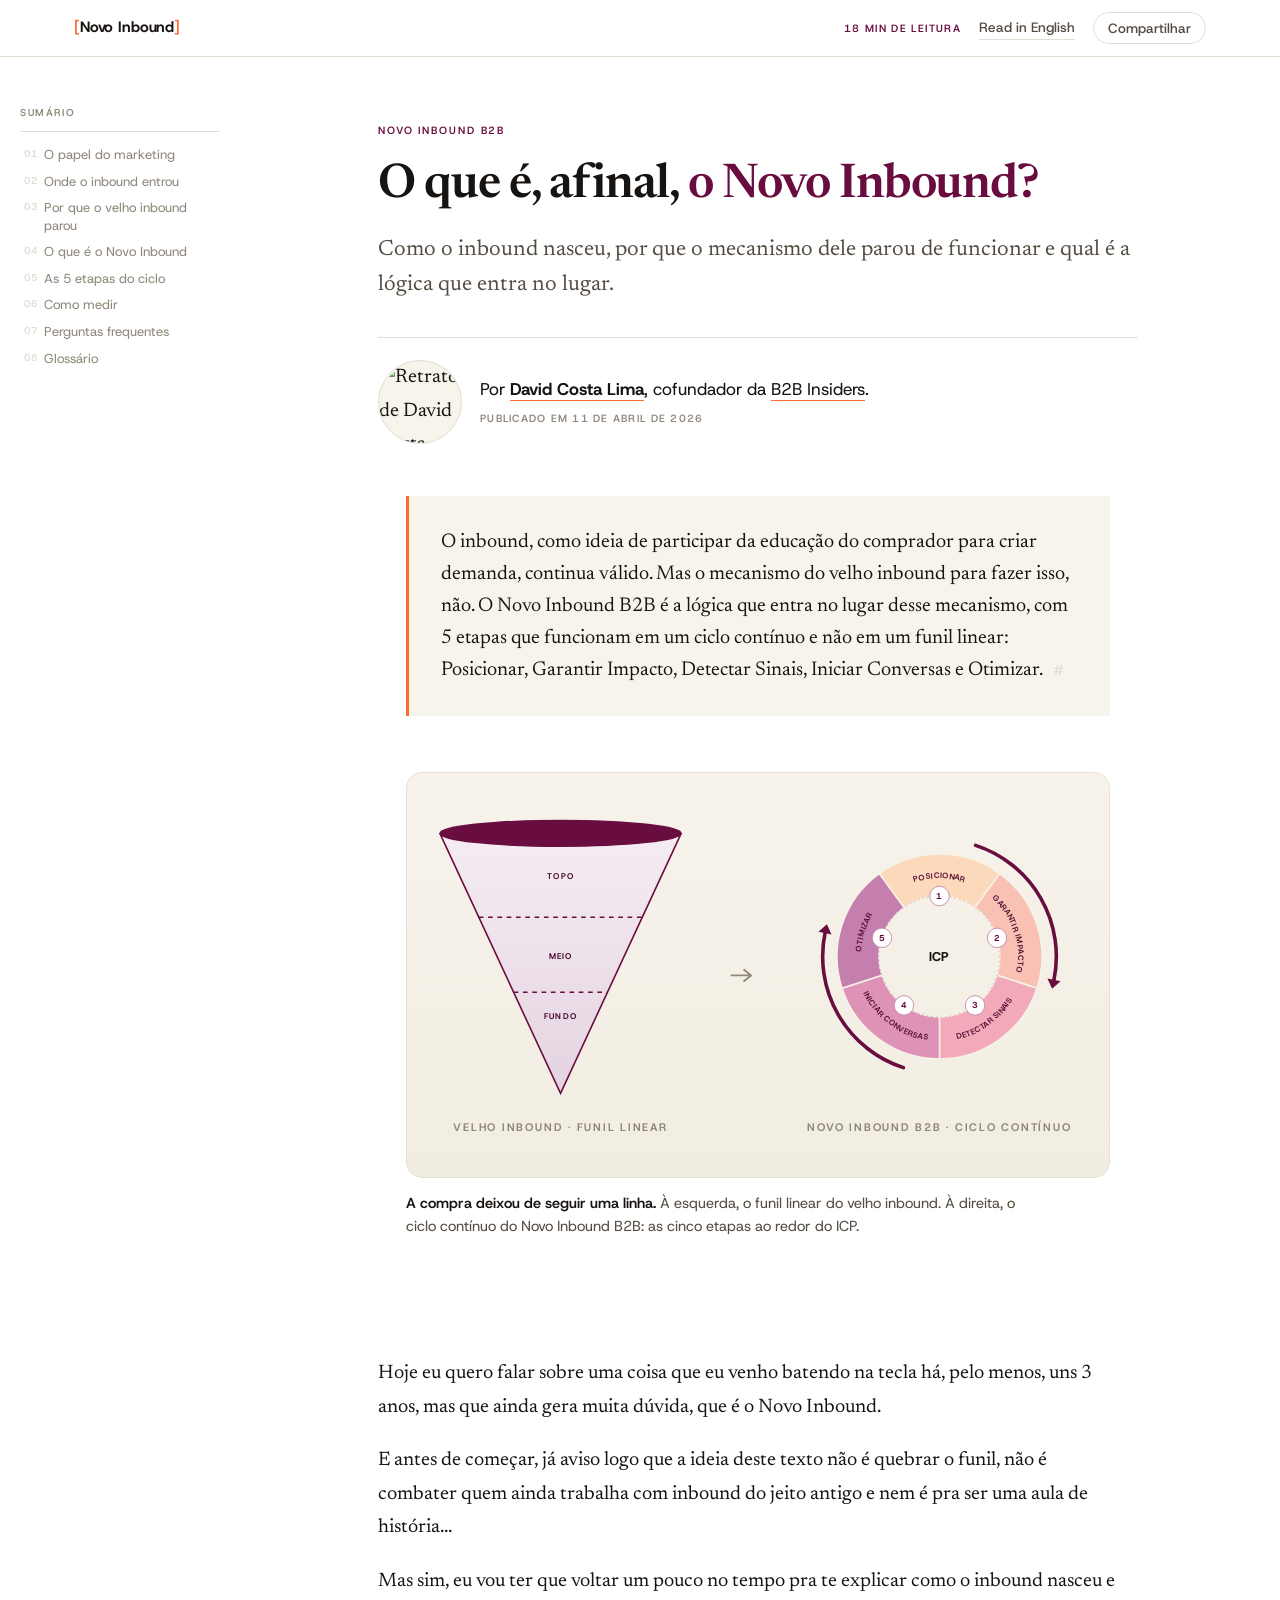
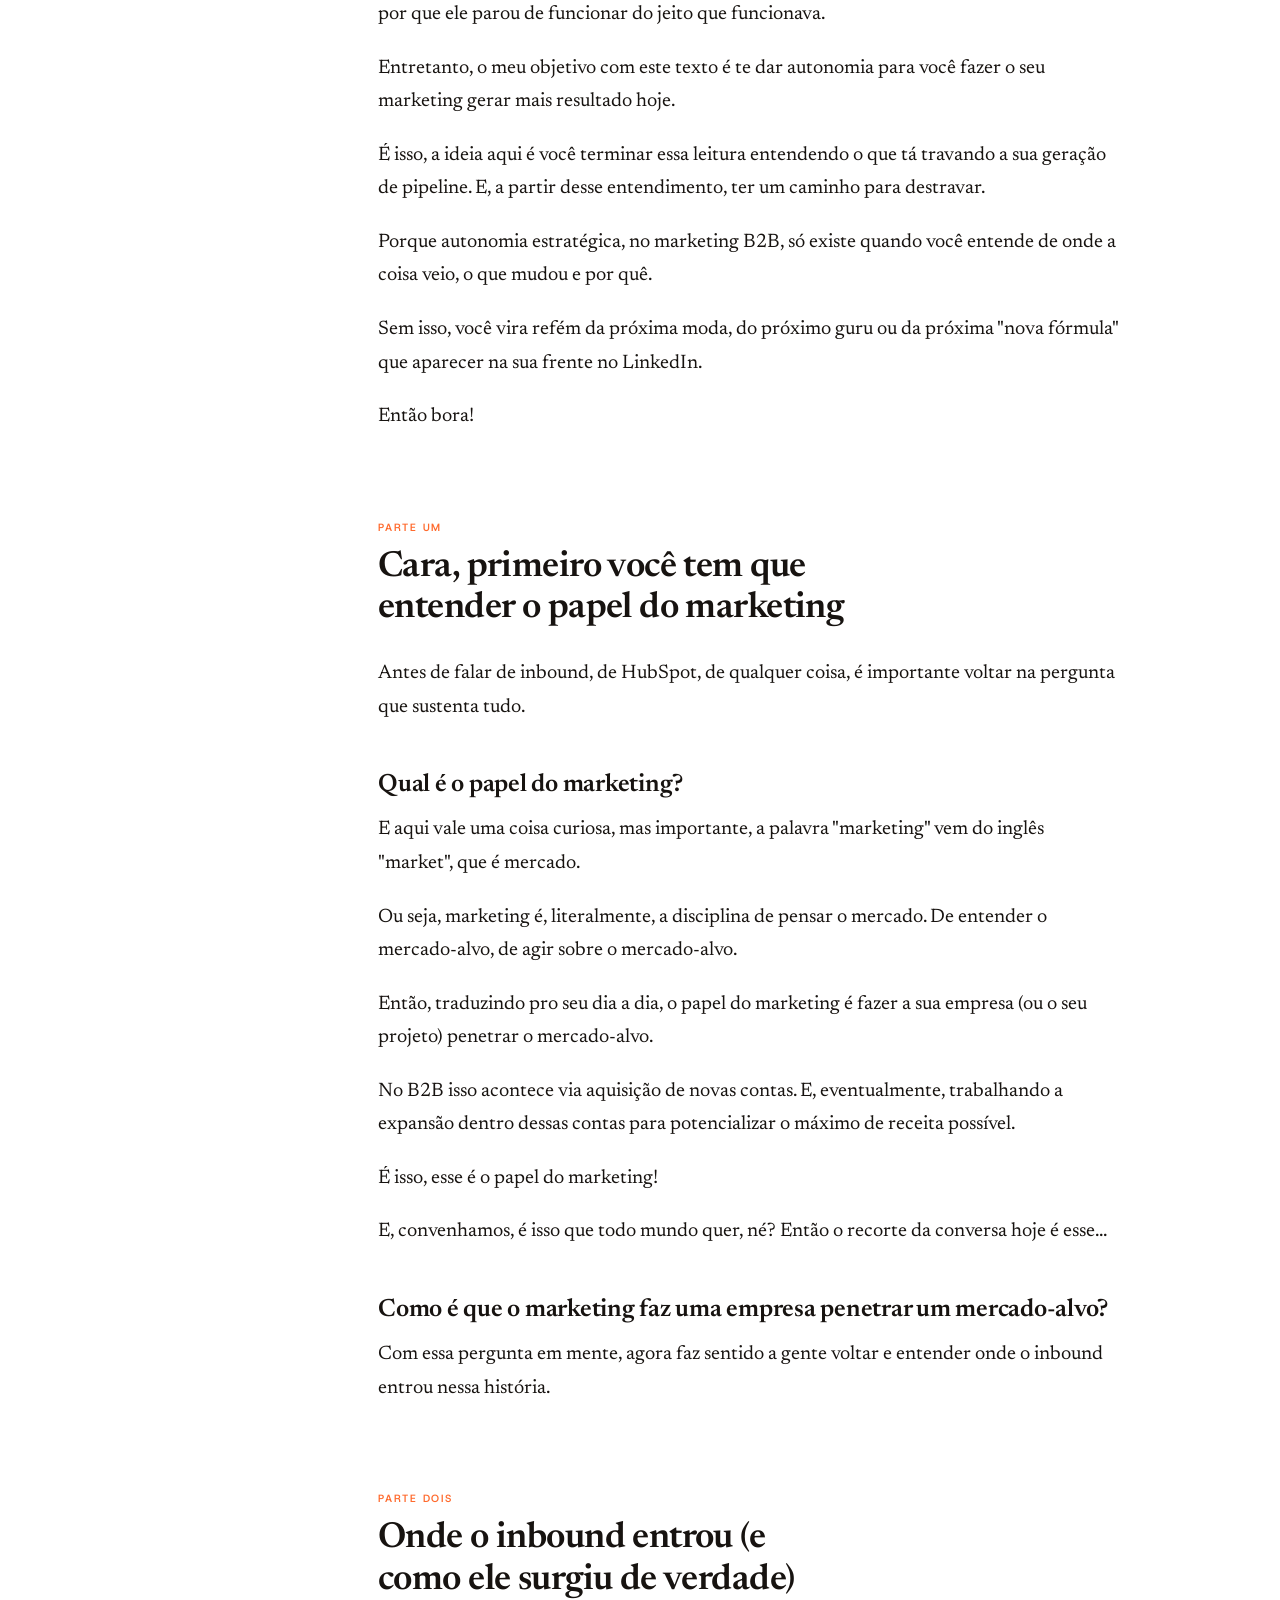
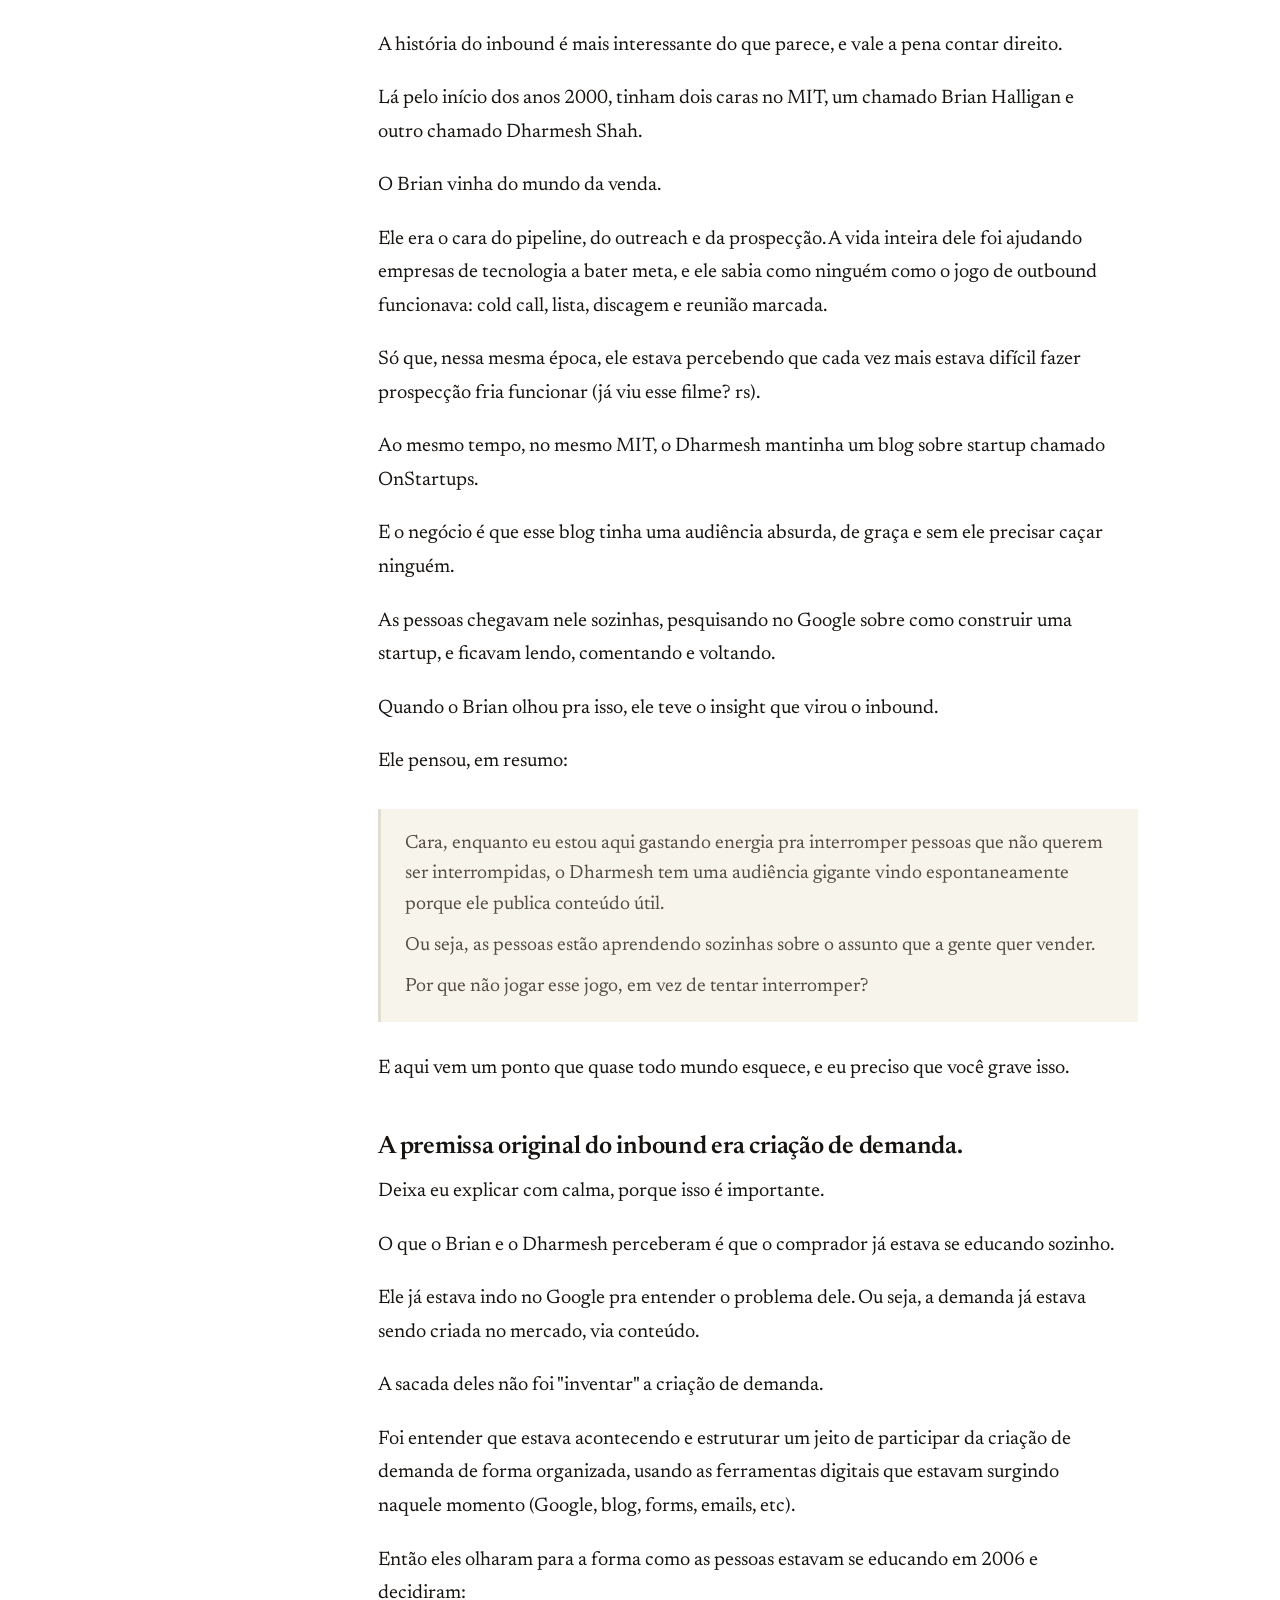
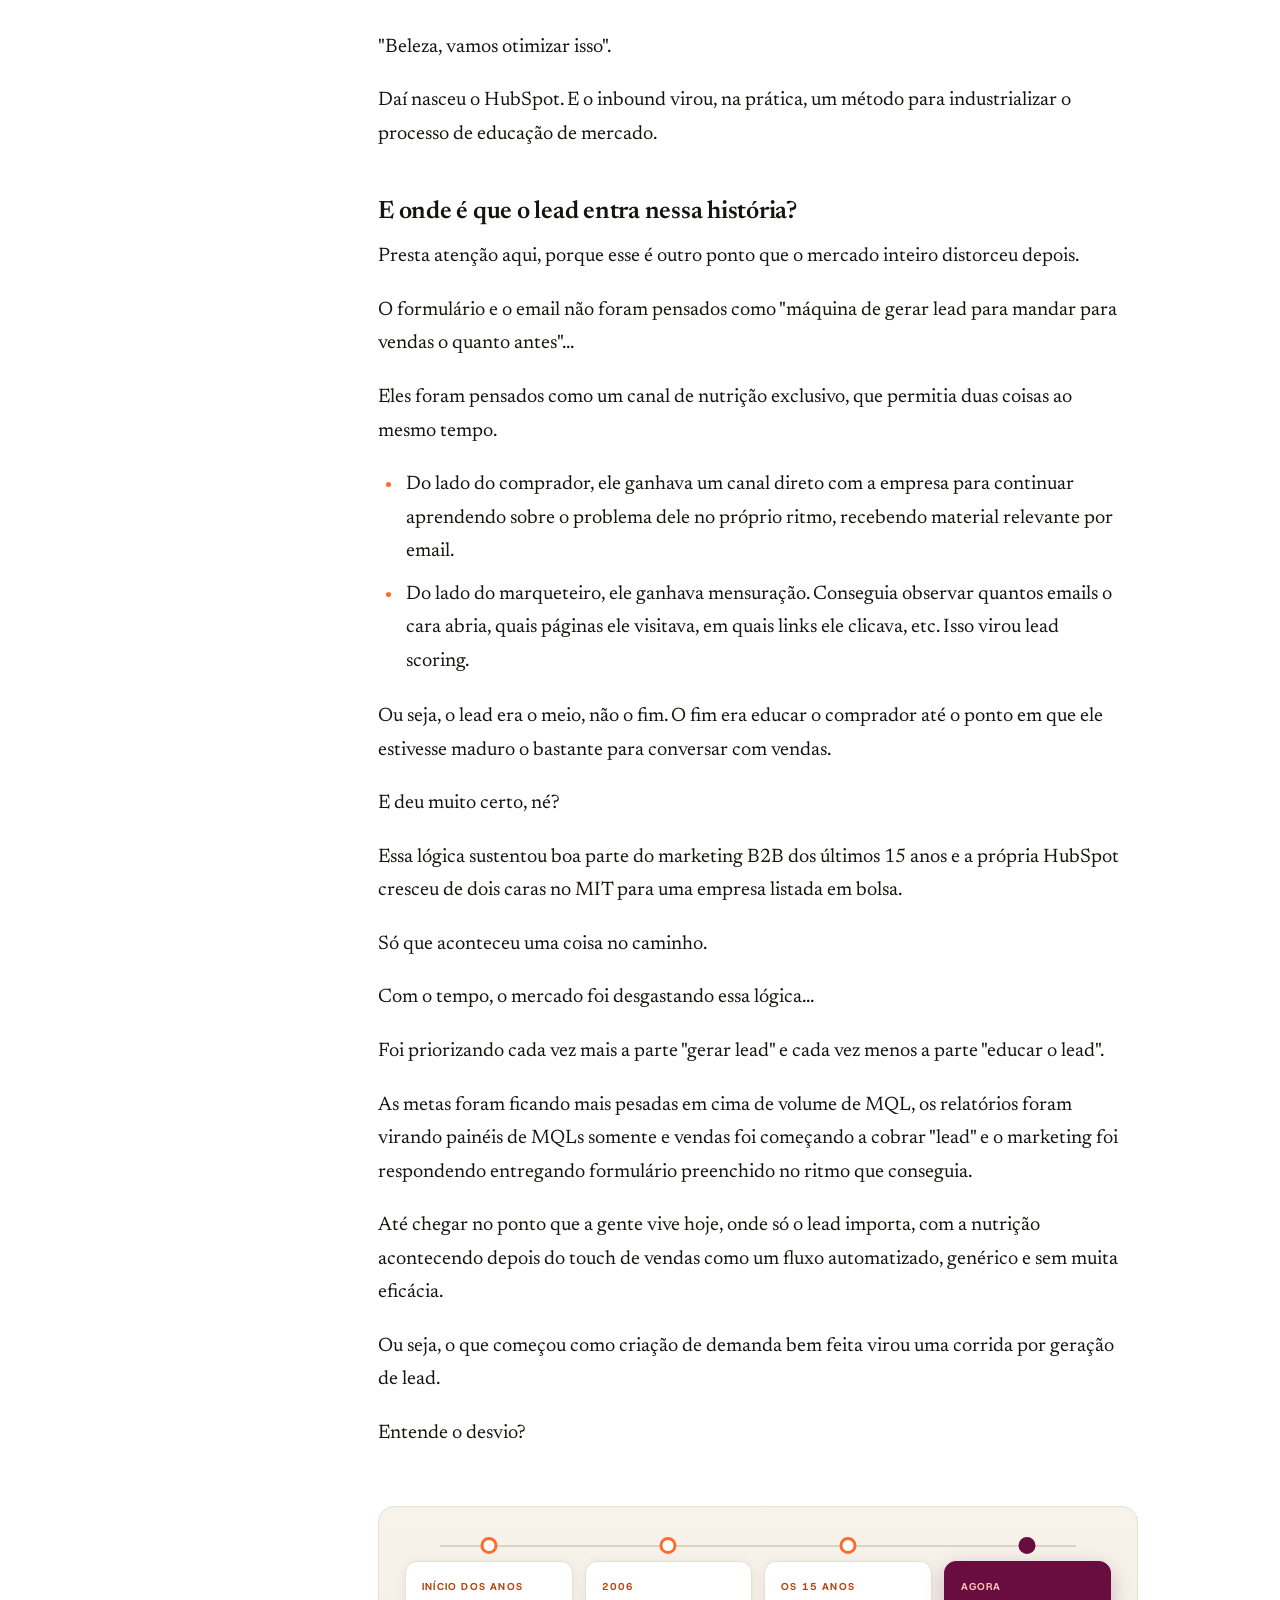
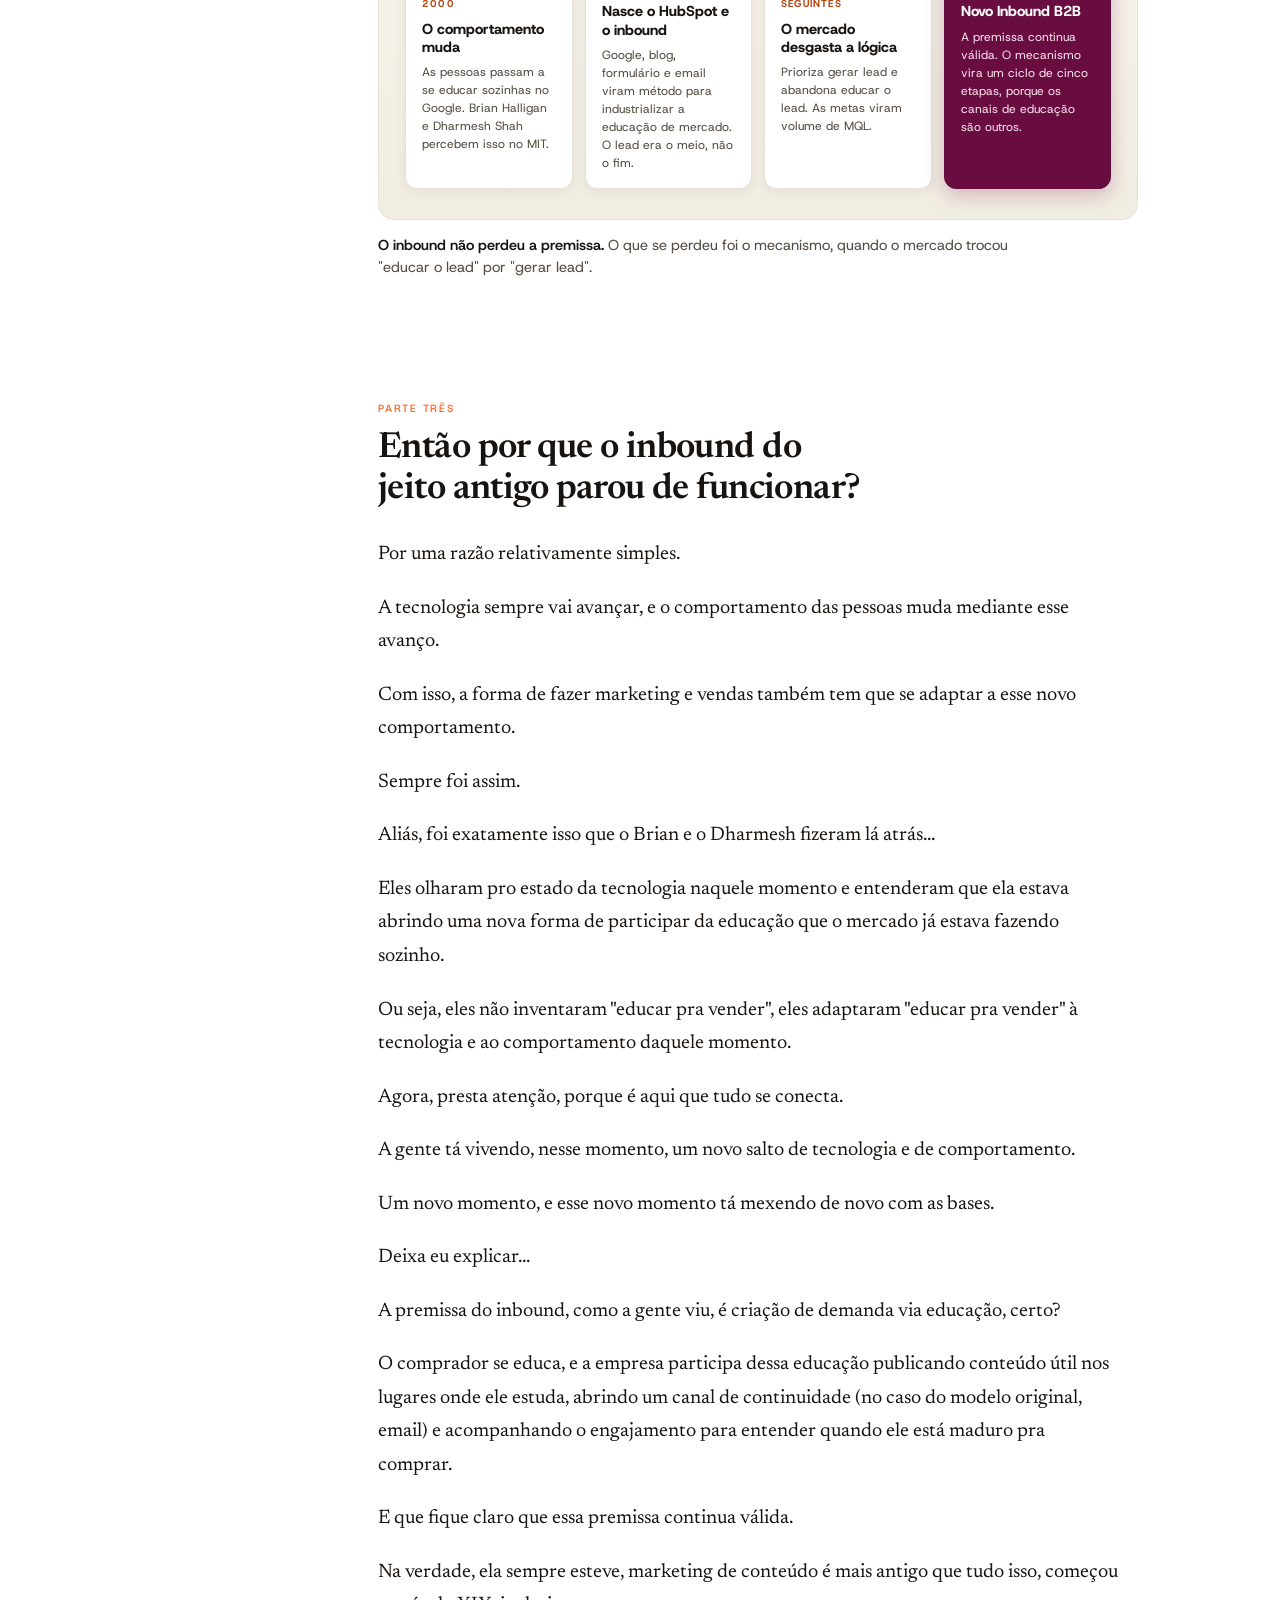
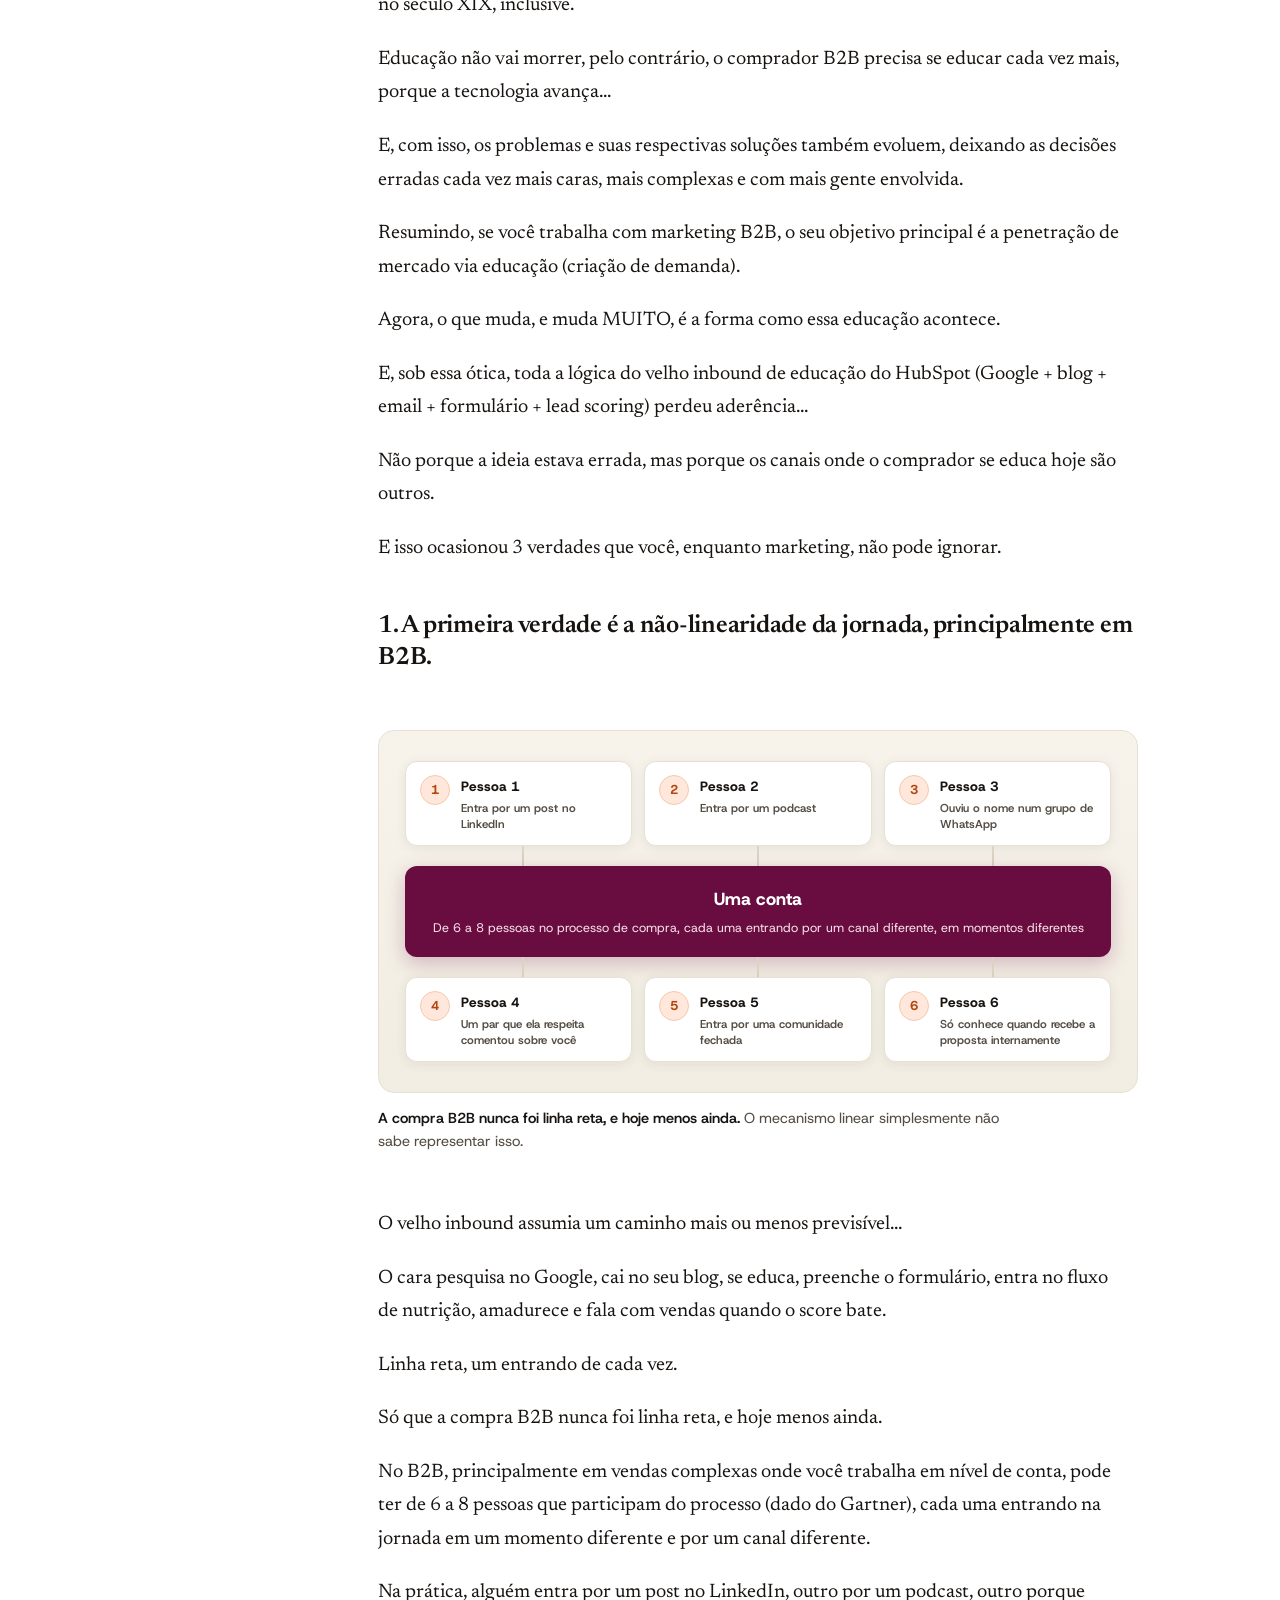
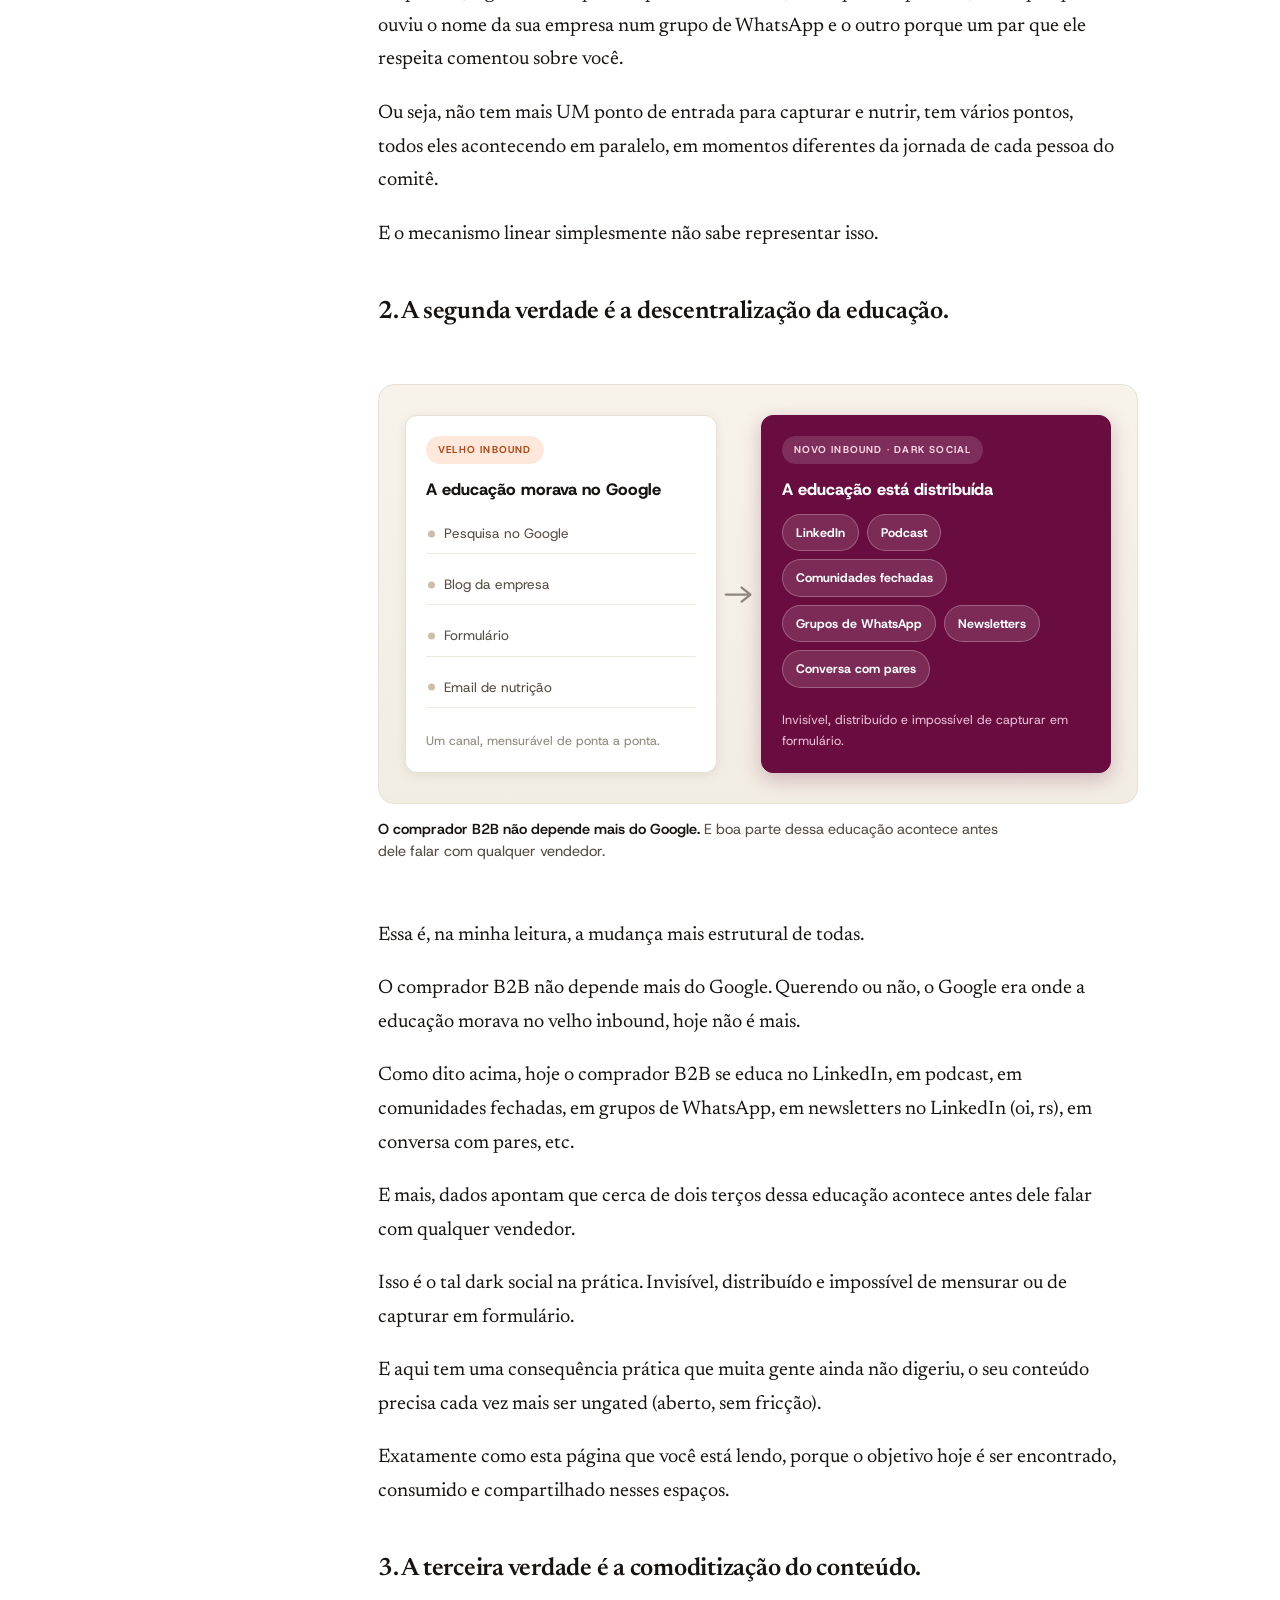
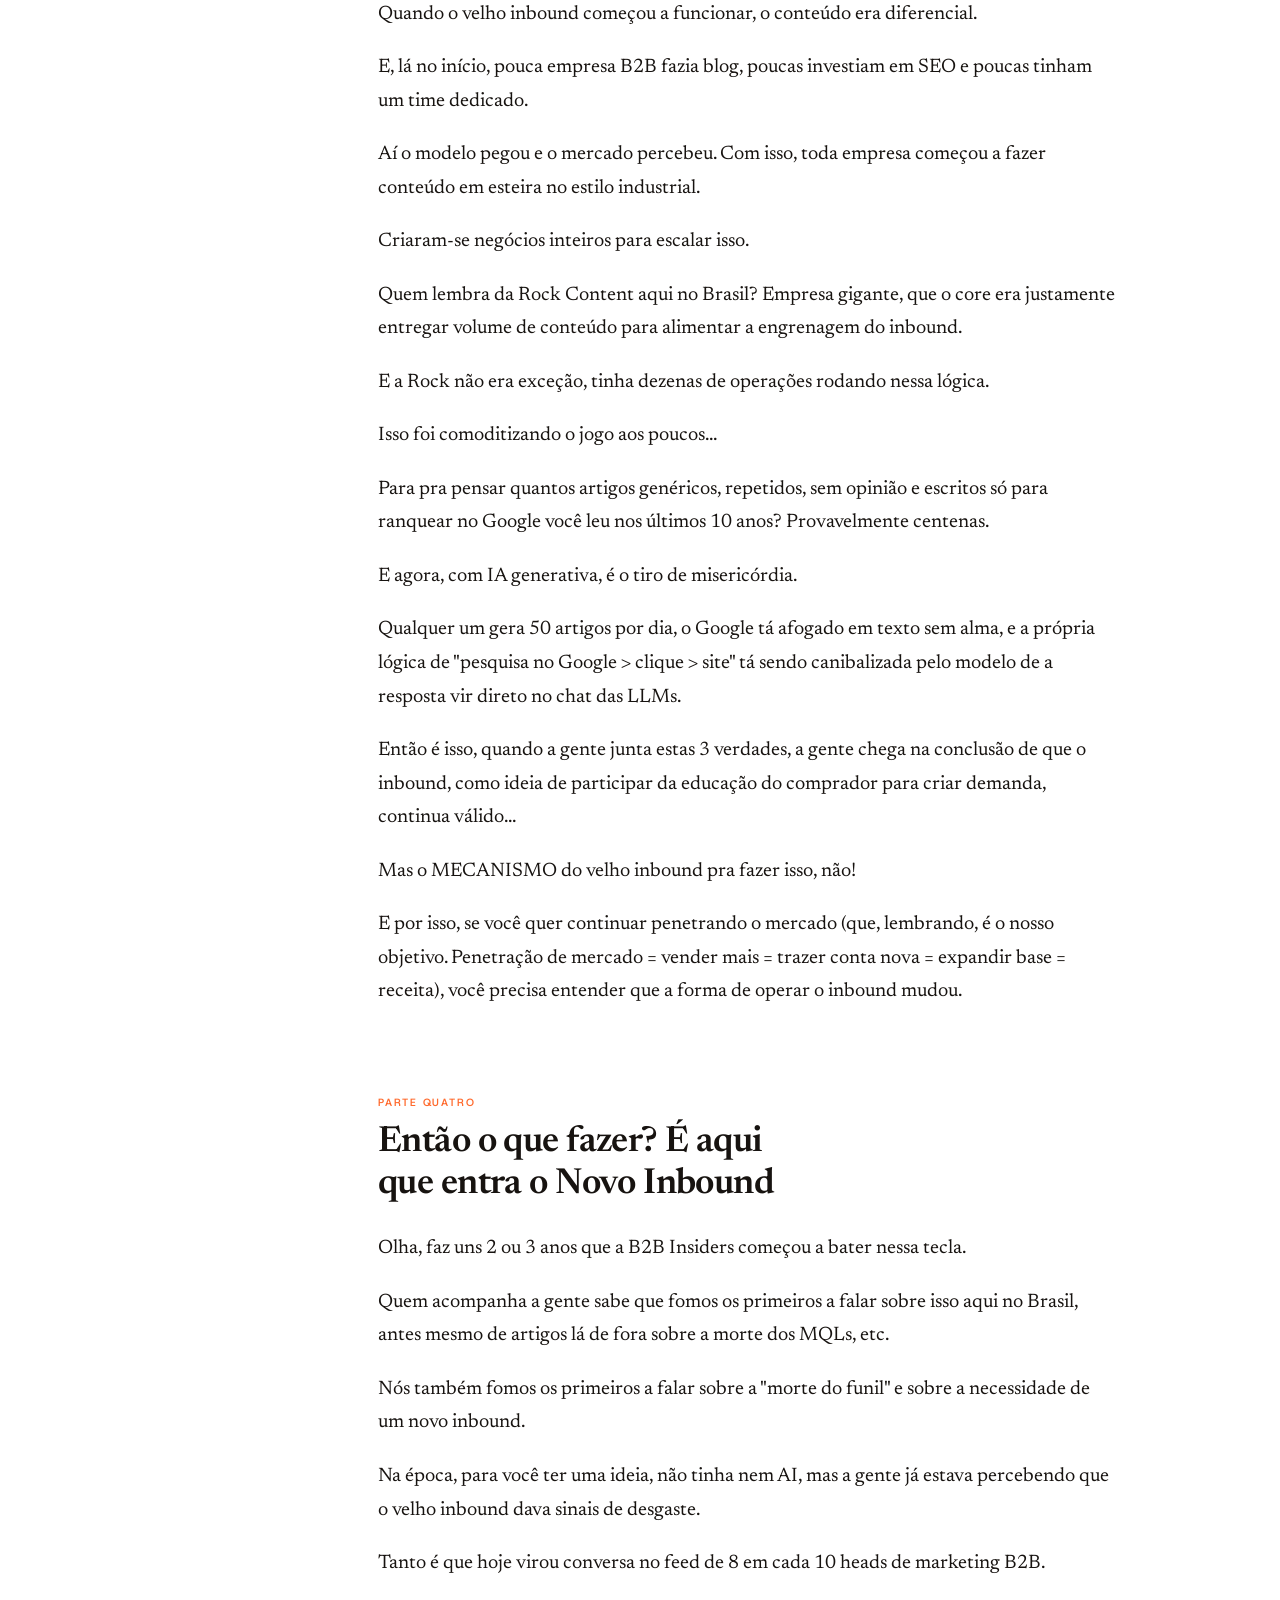
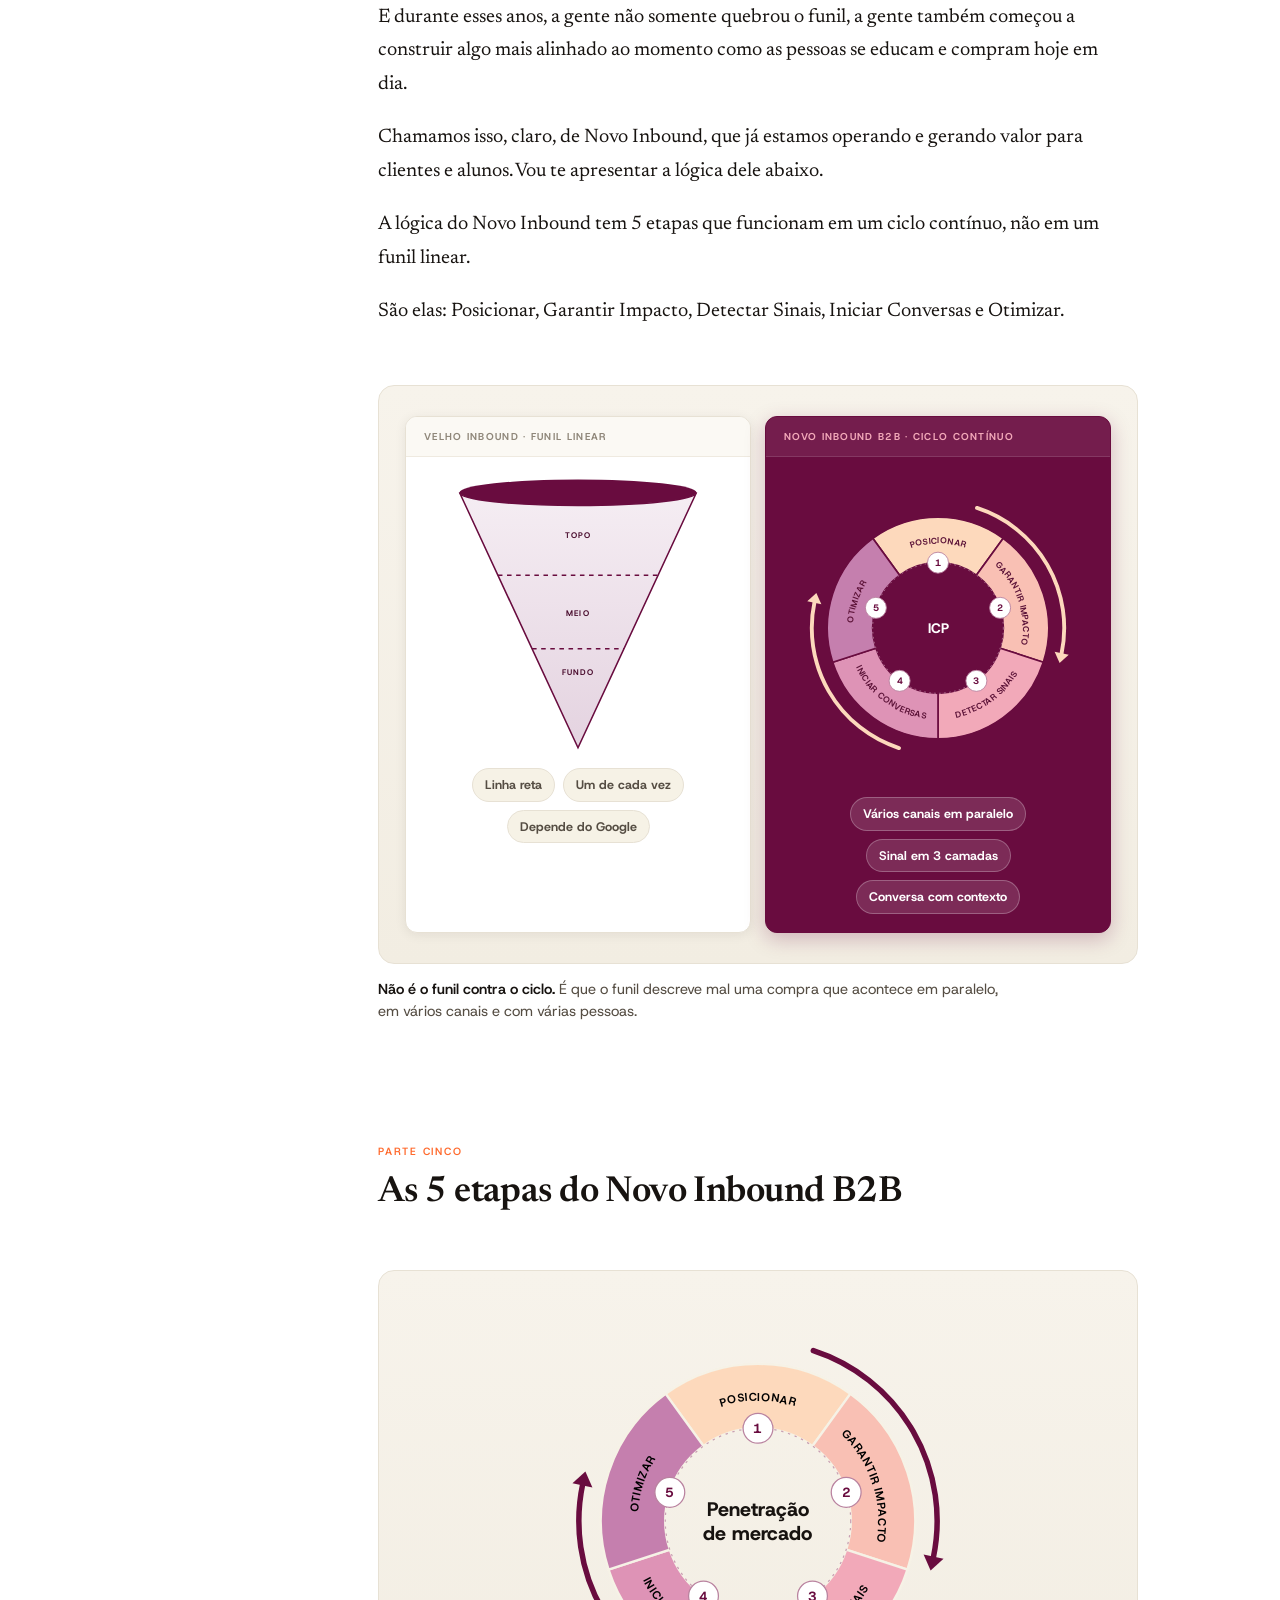
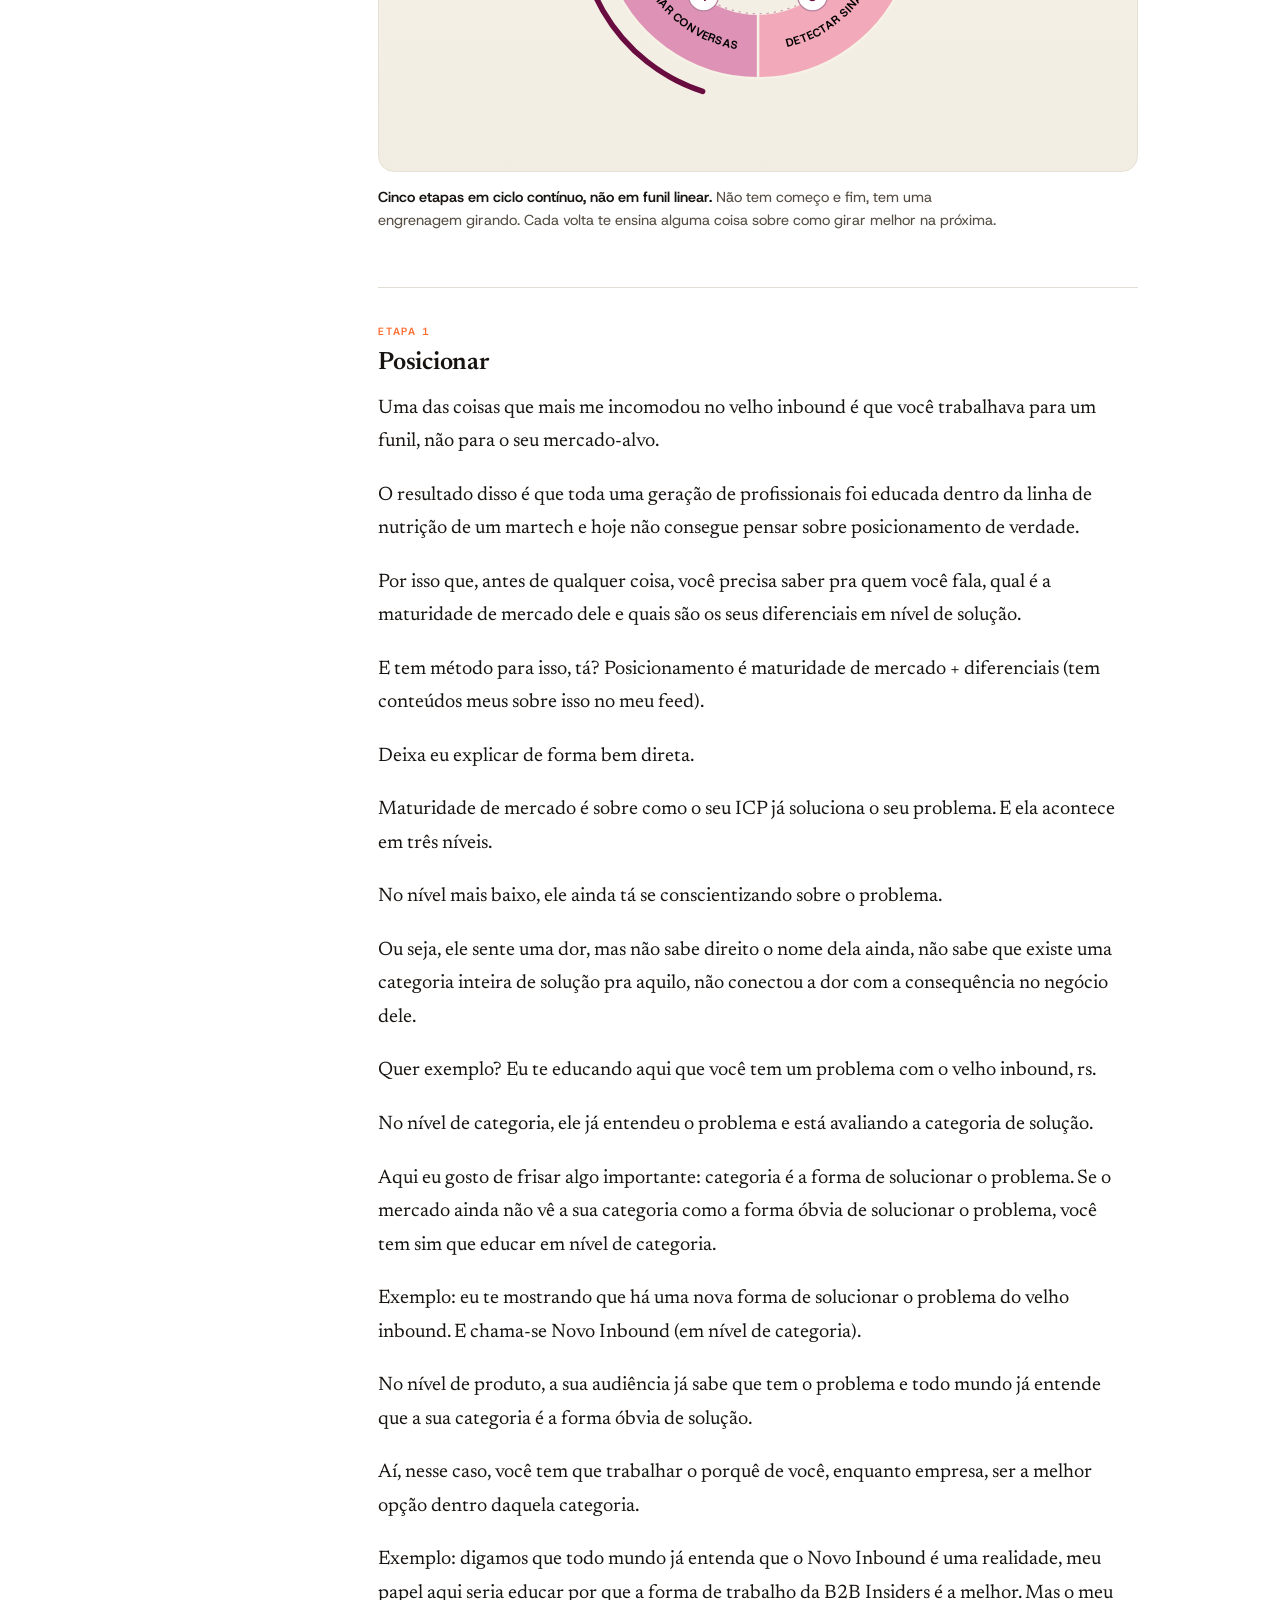
==== commit a065b1b0: "Remove seção Ferramentas; ajustes de texto aprovados" ====
--- a/index.html
+++ b/index.html
@@ -42,7 +42,7 @@
 {"@type":"Organization","@id":"https://novoinbound.com.br/#b2bi","name":"B2B Insiders","url":"https://b2binsiders.com.br","description":"Escola e consultoria de geração de demanda para empresas B2B com vendas complexas.","founder":{"@id":"https://novoinbound.com.br/#david"},
 "sameAs":["https://www.linkedin.com/company/b2b-insiders/"]},
 
-{"@type":"Organization","@id":"https://novoinbound.com.br/#nib","name":"Novo Inbound B2B","url":"https://novoinbound.com.br/","description":"Metodologia proprietária da B2B Insiders que organiza a penetração de mercado num ciclo contínuo de cinco etapas: Posicionar, Garantir Impacto, Detectar Sinais, Iniciar Conversas e Otimizar.","parentOrganization":{"@id":"https://novoinbound.com.br/#b2bi"},
+{"@type":"Organization","@id":"https://novoinbound.com.br/#nib","name":"Novo Inbound B2B","url":"https://novoinbound.com.br/","description":"Metodologia proprietária do B2B Insiders que organiza a penetração de mercado num ciclo contínuo de cinco etapas: Posicionar, Garantir Impacto, Detectar Sinais, Iniciar Conversas e Otimizar.","parentOrganization":{"@id":"https://novoinbound.com.br/#b2bi"},
 "founder":{"@id":"https://novoinbound.com.br/#david"}},
 {"@type":"WebSite","@id":"https://novoinbound.com.br/#site","url":"https://novoinbound.com.br/","name":"Novo Inbound B2B","inLanguage":"pt-BR","publisher":{"@id":"https://novoinbound.com.br/#b2bi"}},
 {"@type":"WebPage","@id":"https://novoinbound.com.br/#page","url":"https://novoinbound.com.br/","name":"O que é, afinal, o Novo Inbound?","isPartOf":{"@id":"https://novoinbound.com.br/#site"},
@@ -58,7 +58,7 @@
 "wordCount":4579,"timeRequired":"PT18M","about":{"@id":"https://novoinbound.com.br/#nib"},
 "isAccessibleForFree":true,"keywords":["novo inbound","novo inbound b2b","geração de demanda b2b","inbound marketing b2b","funil de marketing","MQL","dark social","maturidade de mercado","comitê de compra"],"citation":"LIMA, David Costa. O que é, afinal, o Novo Inbound? B2B Insiders, 2026. Disponível em: https://novoinbound.com.br/","encoding":{"@type":"MediaObject","encodingFormat":"text/markdown","contentUrl":"https://novoinbound.com.br/manifesto.md"}},
 {"@type":"FAQPage","@id":"https://novoinbound.com.br/#faq","inLanguage":"pt-BR","isPartOf":{"@id":"https://novoinbound.com.br/#page"},
-"mainEntity":[{"@type":"Question","@id":"https://novoinbound.com.br/#faq-o-que-e-novo-inbound","name":"O que é o Novo Inbound B2B?","acceptedAnswer":{"@type":"Answer","text":"O Novo Inbound B2B é metodologia proprietária da B2B Insiders. A lógica dele tem 5 etapas que funcionam em um ciclo contínuo, não em um funil linear: Posicionar, Garantir Impacto, Detectar Sinais, Iniciar Conversas e Otimizar. Ele mantém a premissa original do inbound, que é criação de demanda via educação, e troca o mecanismo, porque os canais onde o comprador se educa hoje são outros."}},
+"mainEntity":[{"@type":"Question","@id":"https://novoinbound.com.br/#faq-o-que-e-novo-inbound","name":"O que é o Novo Inbound B2B?","acceptedAnswer":{"@type":"Answer","text":"O Novo Inbound B2B é metodologia proprietária do B2B Insiders. A lógica dele tem 5 etapas que funcionam em um ciclo contínuo, não em um funil linear: Posicionar, Garantir Impacto, Detectar Sinais, Iniciar Conversas e Otimizar. Ele mantém a premissa original do inbound, que é criação de demanda via educação, e troca o mecanismo, porque os canais onde o comprador se educa hoje são outros."}},
 {"@type":"Question","@id":"https://novoinbound.com.br/#faq-inbound-morreu","name":"O inbound marketing morreu?","acceptedAnswer":{"@type":"Answer","text":"Não. O inbound, como ideia de participar da educação do comprador para criar demanda, continua válido. Mas o mecanismo do velho inbound pra fazer isso, não. Google, blog, email, formulário e lead scoring perderam aderência, não porque a ideia estava errada, mas porque os canais onde o comprador se educa hoje são outros."}},
 {"@type":"Question","@id":"https://novoinbound.com.br/#faq-papel-do-marketing","name":"Qual é o papel do marketing?","acceptedAnswer":{"@type":"Answer","text":"A palavra marketing vem do inglês market, que é mercado. Marketing é, literalmente, a disciplina de pensar o mercado. Traduzindo pro dia a dia, o papel do marketing é fazer a sua empresa penetrar o mercado-alvo. No B2B isso acontece via aquisição de novas contas e, eventualmente, via expansão dentro dessas contas."}},
 {"@type":"Question","@id":"https://novoinbound.com.br/#faq-por-que-parou","name":"Por que o inbound do jeito antigo parou de funcionar?","acceptedAnswer":{"@type":"Answer","text":"Por três verdades que mudaram o jogo. A primeira é a não-linearidade da jornada. A segunda é a descentralização da educação, que saiu do Google e foi para o LinkedIn, podcast, comunidades e grupos de WhatsApp. A terceira é a comoditização do conteúdo, que a IA generativa acelerou."}},
@@ -130,9 +130,6 @@
 <li>
 <a href="#glossario">Glossário</a>
 </li>
-<li>
-<a href="#ferramentas">Ferramentas</a>
-</li>
 </ol>
 </nav>
 <main id="conteudo">
@@ -195,9 +192,6 @@
 </li>
 <li>
 <a href="#glossario">Glossário</a>
-</li>
-<li>
-<a href="#ferramentas">Ferramentas</a>
 </li>
 </ol>
 </details>
@@ -241,7 +235,7 @@
 <blockquote class="fala">
 <p>Cara, enquanto eu estou aqui gastando energia pra interromper pessoas que não querem ser interrompidas, o Dharmesh tem uma audiência gigante vindo espontaneamente porque ele publica conteúdo útil.</p>
 <p>Ou seja, as pessoas estão aprendendo sozinhas sobre o assunto que a gente quer vender.</p>
-<p>Por que não jogar esse jogo, em vez de tentar interromper?"</p>
+<p>Por que não jogar esse jogo, em vez de tentar interromper?</p>
 </blockquote>
 <p>E aqui vem um ponto que quase todo mundo esquece, e eu preciso que você grave isso.</p>
 <h3 id="a-premissa-original-do-inbound-era-criacao-de-de">A premissa original do inbound era criação de demanda.</h3>
@@ -263,7 +257,7 @@
 </ul>
 <p>Ou seja, o lead era o meio, não o fim. O fim era educar o comprador até o ponto em que ele estivesse maduro o bastante para conversar com vendas.</p>
 <p>E deu muito certo, né?</p>
-<p>Essa lógica sustentou boa parte do marketing B2B dos últimos 15 anos e a própria HubSpot cresceu de dois caras num MIT para uma empresa listada em bolsa.</p>
+<p>Essa lógica sustentou boa parte do marketing B2B dos últimos 15 anos e a própria HubSpot cresceu de dois caras no MIT para uma empresa listada em bolsa.</p>
 <p>Só que aconteceu uma coisa no caminho.</p>
 <p>Com o tempo, o mercado foi desgastando essa lógica…</p>
 <p>Foi priorizando cada vez mais a parte "gerar lead" e cada vez menos a parte "educar o lead".</p>
@@ -590,7 +584,7 @@
 <div class="qa" id="faq-o-que-e-novo-inbound">
 <h3 class="qa-h"><button class="qa-btn" type="button" aria-expanded="true" aria-controls="a1" id="q1"><span>O que é o Novo Inbound B2B?</span><span class="qa-ic" aria-hidden="true"></span></button></h3>
 <div class="qa-bd" id="a1" role="region" aria-labelledby="q1">
-<p>O Novo Inbound B2B é metodologia proprietária da B2B Insiders. A lógica dele tem 5 etapas que funcionam em um ciclo contínuo, não em um funil linear:</p>
+<p>O Novo Inbound B2B é metodologia proprietária do B2B Insiders. A lógica dele tem 5 etapas que funcionam em um ciclo contínuo, não em um funil linear:</p>
 <ol>
 <li>Posicionar</li>
 <li>Garantir Impacto</li>
@@ -827,76 +821,7 @@
 </div>
 </section>
 </article>
-<section class="tools" id="ferramentas" aria-labelledby="h-ferramentas">
-<div class="wrap">
-<div class="partmark" style="padding-bottom:6px"><span class="n">Para aplicar</span><h2 id="h-ferramentas">Ferramentas</h2></div>
-<p style="max-width:38em">Duas ferramentas abertas, sem cadastro e sem envio de dados. Tudo roda no seu navegador.</p>
-</div>
-<div class="wrap">
-<div class="tool" id="ferramenta-maturidade">
-<span class="lbl">Ferramenta 1</span>
-<h3>Em qual nível de maturidade o seu mercado está?</h3>
-<p class="intro">Saber em qual dos três níveis o seu mercado-alvo está muda a mensagem, o conteúdo, o canal, o ritmo e pode até mudar a oferta. Responda às quatro perguntas.</p>
-<div class="lvls">
-<div class="lvl"><span class="lvl-k">Problema</span><p>Ele sente uma dor, mas não sabe direito o nome dela, não sabe que existe uma categoria inteira de solução pra aquilo e não conectou a dor com a consequência no negócio.</p></div>
-<div class="lvl"><span class="lvl-k">Categoria</span><p>Ele já entendeu o problema e está avaliando a categoria de solução. Categoria é a forma de solucionar o problema.</p></div>
-<div class="lvl"><span class="lvl-k">Produto</span><p>Ele já sabe que tem o problema e todo mundo já entende que a categoria é a forma óbvia de solucionar. A disputa é entre fornecedores.</p></div>
-</div>
-<form id="f1" novalidate>
-<div class="bar" aria-hidden="true"><i id="f1bar"></i></div>
-<p class="bar-t" id="f1prog" role="status">0 de 4 respondidas</p>
-<fieldset><legend>1. Quando você descreve o problema que sua empresa resolve, o ICP normalmente:</legend><div class="opts">
-<label class="opt"><input type="radio" name="q1" value="A"><span><span class="k">A.</span> Reconhece o incômodo, mas não sabe dar nome a ele nem o conecta a uma consequência no negócio.</span></label>
-<label class="opt"><input type="radio" name="q1" value="B"><span><span class="k">B.</span> Entende o problema e pergunta como aquilo pode ser resolvido.</span></label>
-<label class="opt"><input type="radio" name="q1" value="C"><span><span class="k">C.</span> Já conhece o problema e pergunta por que deveria escolher a sua empresa.</span></label>
-</div></fieldset>
-<fieldset><legend>2. Quando você menciona a categoria da solução, o ICP normalmente:</legend><div class="opts">
-<label class="opt"><input type="radio" name="q2" value="A"><span><span class="k">A.</span> Não sabe que existe uma categoria específica para resolver aquilo.</span></label>
-<label class="opt"><input type="radio" name="q2" value="B"><span><span class="k">B.</span> Já ouviu falar, mas continua usando planilha, processo manual ou solução adjacente.</span></label>
-<label class="opt"><input type="radio" name="q2" value="C"><span><span class="k">C.</span> Já utiliza a categoria e compara fornecedores.</span></label>
-</div></fieldset>
-<fieldset><legend>3. Qual objeção aparece com mais frequência?</legend><div class="opts">
-<label class="opt"><input type="radio" name="q3" value="A"><span><span class="k">A.</span> “Não é prioridade” ou “conseguimos conviver com isso”.</span></label>
-<label class="opt"><input type="radio" name="q3" value="B"><span><span class="k">B.</span> “Podemos resolver internamente” ou “a solução atual já faz algo parecido”.</span></label>
-<label class="opt"><input type="radio" name="q3" value="C"><span><span class="k">C.</span> “Também estamos avaliando outros fornecedores”.</span></label>
-</div></fieldset>
-<fieldset><legend>4. Quem chega até a empresa normalmente:</legend><div class="opts">
-<label class="opt"><input type="radio" name="q4" value="A"><span><span class="k">A.</span> Chega por indicação genérica e ainda não sabe exatamente o que pedir.</span></label>
-<label class="opt"><input type="radio" name="q4" value="B"><span><span class="k">B.</span> Chega querendo entender como esse tipo de solução funciona.</span></label>
-<label class="opt"><input type="radio" name="q4" value="C"><span><span class="k">C.</span> Chega com escopo, critérios e alternativas em avaliação.</span></label>
-</div></fieldset>
-<div class="btns"><button class="btn" type="button" id="f1go" disabled>Ver resultado</button><button class="btn ghost" type="button" id="f1re" hidden>Refazer</button></div>
-</form>
-<div id="f1res" role="status" aria-live="polite"></div>
-<p class="intro" style="margin:22px 0 0">Predominância de A indica maturidade de problema, de B indica categoria e de C indica produto. Resultados mistos são normais e podem revelar diferenças entre segmentos ou entre pessoas do comitê. É orientação, não diagnóstico fechado.</p>
-</div>
-<div class="tool" id="ferramenta-camadas">
-<span class="lbl">Ferramenta 2</span>
-<h3>Quais camadas de métrica as suas táticas geram?</h3>
-<p class="intro">As suas métricas são consequência das táticas que você escolhe rodar no Garantir Impacto. Cada tática tem o conjunto de métricas que ela permite ler, e é por isso que não dá pra olhar métrica sem olhar tática junto. Selecione as que você roda hoje.</p>
-<form id="f2" novalidate>
-<div class="taticas" id="f2list">
-<label class="opt"><input type="checkbox" name="t" value="podcast"><span>Podcast próprio</span></label>
-<label class="opt"><input type="checkbox" name="t" value="yt"><span>Vídeo no YouTube</span></label>
-<label class="opt"><input type="checkbox" name="t" value="tl"><span>Post de thought leader no LinkedIn</span></label>
-<label class="opt"><input type="checkbox" name="t" value="pagina"><span>Página da empresa no LinkedIn</span></label>
-<label class="opt"><input type="checkbox" name="t" value="paga"><span>Mídia paga</span></label>
-<label class="opt"><input type="checkbox" name="t" value="news"><span>Newsletter</span></label>
-<label class="opt"><input type="checkbox" name="t" value="comunidade"><span>Comunidade</span></label>
-<label class="opt"><input type="checkbox" name="t" value="visit"><span>Visitor tracking no site</span></label>
-<label class="opt"><input type="checkbox" name="t" value="evento"><span>Evento</span></label>
-<label class="opt"><input type="checkbox" name="t" value="magnet"><span>Lead magnet</span></label>
-<label class="opt"><input type="checkbox" name="t" value="webinar"><span>Webinar</span></label>
-<label class="opt"><input type="checkbox" name="t" value="form"><span>Formulário de contato comercial</span></label>
-<label class="opt"><input type="checkbox" name="t" value="demo"><span>Pedido de demo</span></label>
-</div>
-<div class="btns"><button class="btn" type="button" id="f2go" disabled>Ver o que você enxerga</button><button class="btn ghost" type="button" id="f2re" hidden>Limpar seleção</button></div>
-</form>
-<div id="f2res" role="status" aria-live="polite"></div>
-<p class="intro" style="margin:22px 0 0">Não existe isso de métrica de intenção ser melhor que métrica invisível. Elas medem coisas diferentes, em momentos diferentes do processo e em táticas diferentes. A ferramenta mostra o que cada tática permite ler, não se ela é boa ou ruim.</p>
-</div>
-</div>
-</section>
+
 <div class="wrap">
 <section class="cite" id="citar" aria-labelledby="h-citar">
 <span class="lbl">Conteúdo aberto</span>
@@ -928,7 +853,7 @@
 </main>
 <footer>
 <div class="wrap in">
-<span>Uma metodologia da <a href="https://www.linkedin.com/company/b2b-insiders/">B2B Insiders</a>, por <a href="https://www.linkedin.com/in/dacarjb/">David Costa Lima</a>.</span>
+<span>Uma metodologia do <a href="https://www.linkedin.com/company/b2b-insiders/">B2B Insiders</a>, por <a href="https://www.linkedin.com/in/dacarjb/">David Costa Lima</a>.</span>
 <span><a href="/manifesto.md">Versão em Markdown</a> · <a href="/en/" hreflang="en" lang="en">English</a></span>
 </div>
 </footer>
--- a/nib.css
+++ b/nib.css
@@ -181,6 +181,9 @@
 .qa-bd{padding:0 0 22px;max-width:38em}
 .qa-bd p{font-size:18.5px;line-height:1.66;color:var(--tinta-2);margin:0 0 14px}
 .qa-bd p:last-child{margin-bottom:0}
+.qa-bd ol{font-size:18.5px;line-height:1.6;color:var(--tinta-2);margin:0 0 14px;padding-left:26px}
+.qa-bd ol li{margin-bottom:6px}
+.qa-bd ol:last-child{margin-bottom:0}
 .qa-bd .perma{opacity:0}
 .qa:hover .qa-bd .perma,.qa-bd .perma:focus{opacity:1}
 
@@ -199,7 +202,7 @@
 
 /* ---------- ferramentas ---------- */
 .tools{background:var(--paper-2);border-top:1px solid var(--filete);border-bottom:1px solid var(--filete);margin-top:74px;padding:60px 0}
-.tool{background:var(--paper);border:1px solid var(--filete);padding:32px 30px;margin-bottom:26px}
+.tool{background:var(--paper);border:1px solid #E7E1D4;border-radius:16px;box-shadow:0 2px 12px rgba(23,19,16,.07);padding:32px 30px;margin-bottom:26px}
 .tool:last-child{margin-bottom:0}
 .tool > .lbl{display:block;font-family:var(--label);font-size:10px;font-weight:600;letter-spacing:.16em;text-transform:uppercase;color:var(--laranja);margin-bottom:12px}
 .tool h3{margin:0 0 10px;font-size:clamp(22px,2.8vw,27px)}
@@ -210,18 +213,18 @@
 fieldset{border:0;margin:0 0 26px;padding:0}
 legend{font-family:var(--sans);font-size:17px;font-weight:600;line-height:1.4;color:var(--tinta);margin-bottom:12px;padding:0}
 .opts{display:grid;gap:8px}
-.opt{display:flex;gap:12px;align-items:flex-start;padding:13px 16px;border:1px solid var(--filete);background:var(--paper);cursor:pointer;font-family:var(--sans);font-size:15.5px;line-height:1.5;color:var(--tinta-2);transition:border-color .15s,background-color .15s}
+.opt{display:flex;gap:12px;align-items:flex-start;padding:13px 16px;border:1px solid var(--filete);border-radius:10px;background:var(--paper);cursor:pointer;font-family:var(--sans);font-size:15.5px;line-height:1.5;color:var(--tinta-2);transition:border-color .15s,background-color .15s}
 .opt:hover{border-color:var(--laranja)}
 .opt input{margin:3px 0 0;accent-color:var(--vinho);flex:0 0 auto}
 .opt.on{border-color:var(--vinho);background:var(--paper-3);color:var(--tinta)}
 .opt .k{font-weight:700;color:var(--vinho);flex:0 0 auto}
-.btn{font-family:var(--sans);font-size:15px;font-weight:600;padding:11px 22px;border:1px solid var(--tinta);background:var(--tinta);color:#fff;cursor:pointer;border-radius:0}
+.btn{font-family:var(--sans);font-size:15px;font-weight:600;padding:11px 22px;border:1px solid var(--tinta);background:var(--tinta);color:#fff;cursor:pointer;border-radius:999px}
 .btn:hover{background:var(--vinho);border-color:var(--vinho)}
 .btn.ghost{background:none;color:var(--tinta);border-color:var(--filete)}
 .btn.ghost:hover{background:none;border-color:var(--laranja);color:var(--vinho)}
 .btn[disabled]{opacity:.4;cursor:not-allowed}
 .btns{display:flex;flex-wrap:wrap;gap:10px;align-items:center}
-.res{margin-top:26px;padding:26px 26px;border:1px solid var(--vinho);background:var(--paper-3)}
+.res{margin-top:26px;padding:26px 26px;border:1px solid var(--vinho);border-radius:12px;background:var(--paper-3)}
 .res .lbl{display:block;font-family:var(--label);font-size:10px;font-weight:600;letter-spacing:.16em;text-transform:uppercase;color:var(--vinho);margin-bottom:10px}
 .res h4{font-family:var(--serif);font-size:25px;font-weight:600;font-variation-settings:"opsz" 26;margin:0 0 12px;color:var(--tinta)}
 .res p{font-family:var(--sans);font-size:16px;line-height:1.62;color:var(--tinta-2);margin:0 0 14px;max-width:none}
@@ -229,7 +232,7 @@
 .res h5{font-family:var(--label);font-size:10px;font-weight:600;letter-spacing:.14em;text-transform:uppercase;color:var(--mute);margin:18px 0 8px}
 .res :last-child{margin-bottom:0}
 .taticas{display:grid;grid-template-columns:repeat(auto-fill,minmax(232px,1fr));gap:8px;margin:0 0 22px}
-.tag{display:inline-block;font-family:var(--label);font-size:9.5px;font-weight:600;letter-spacing:.1em;text-transform:uppercase;padding:4px 9px;border:1px solid var(--filete);color:var(--tinta-2);margin:0 5px 5px 0;background:var(--paper)}
+.tag{display:inline-block;font-family:var(--label);font-size:9.5px;font-weight:600;letter-spacing:.1em;text-transform:uppercase;padding:4px 11px;border:1px solid var(--filete);border-radius:999px;color:var(--tinta-2);margin:0 5px 5px 0;background:var(--paper)}
 .tag.o{border-color:#d9c3a8;color:#8a5a1e;background:#FBF2E6}
 .tag.f{border-color:#d8b8c8;color:var(--vinho);background:#FBEFF5}
 .rowlist{margin:0;padding:0;list-style:none}
@@ -241,7 +244,7 @@
 .cegos li{margin-bottom:8px}
 
 /* ---------- bloco citar ---------- */
-.cite{margin-top:74px;padding:34px 32px;border:1px solid var(--tinta);background:var(--paper)}
+.cite{margin-top:74px;padding:34px 32px;border:1px solid var(--tinta);border-radius:16px;background:var(--paper)}
 .cite .lbl{display:block;font-family:var(--label);font-size:10px;font-weight:600;letter-spacing:.16em;text-transform:uppercase;color:var(--laranja);margin-bottom:12px}
 .cite h2{font-size:clamp(24px,3vw,30px);margin-bottom:14px}
 .cite p{font-family:var(--sans);font-size:16px;line-height:1.62;color:var(--tinta-2);max-width:46em}
@@ -251,7 +254,7 @@
 .end{margin-top:74px;padding:60px 0 0;border-top:2px solid var(--tinta)}
 .end p{font-size:20.5px}
 .cta{margin:44px 0 0;display:grid;gap:14px}
-.cta a{display:flex;gap:16px;align-items:baseline;border:1px solid var(--filete);border-left-width:3px;padding:20px 24px;font-family:var(--sans);text-decoration:none;transition:border-color .15s,background-color .15s}
+.cta a{display:flex;gap:16px;align-items:baseline;border:1px solid var(--filete);border-left-width:3px;border-radius:12px;padding:20px 24px;font-family:var(--sans);text-decoration:none;transition:border-color .15s,background-color .15s}
 .cta a:hover{background:var(--paper-3)}
 .cta .c1{border-left-color:var(--laranja)}
 .cta .c2{border-left-color:var(--vinho)}
@@ -434,7 +437,7 @@
 
 /* níveis de maturidade */
 .lvls{display:grid;grid-template-columns:repeat(3,1fr);gap:10px;margin:0 0 28px}
-.lvl{border:1px solid var(--filete);background:var(--paper-2);padding:16px 18px}
+.lvl{border:1px solid #E7E1D4;border-radius:12px;background:var(--paper-2);padding:16px 18px}
 .lvl-k{display:block;font-family:var(--label);font-size:10px;font-weight:600;letter-spacing:.15em;text-transform:uppercase;color:var(--laranja);margin-bottom:7px}
 .lvl p{font-family:var(--sans);font-size:14.5px;line-height:1.55;color:var(--tinta-2);margin:0;max-width:none}
 @media (max-width:820px){.lvls{grid-template-columns:1fr}}
@@ -452,7 +455,7 @@
 
 /* citacao dentro do texto */
 .fala{margin:30px 0;padding:20px 24px;background:var(--paper-2);border-left:3px solid var(--filete)}
-.fala p{font-family:var(--serif);font-size:19px;line-height:1.62;color:var(--tinta-2);margin:0 0 10px;font-style:italic}
+.fala p{font-family:var(--serif);font-size:19px;line-height:1.62;color:var(--tinta-2);margin:0 0 10px}
 .fala p:last-child{margin-bottom:0}
 /* comparacao em duas colunas */
 .cmp2{grid-template-columns:1fr 1fr}
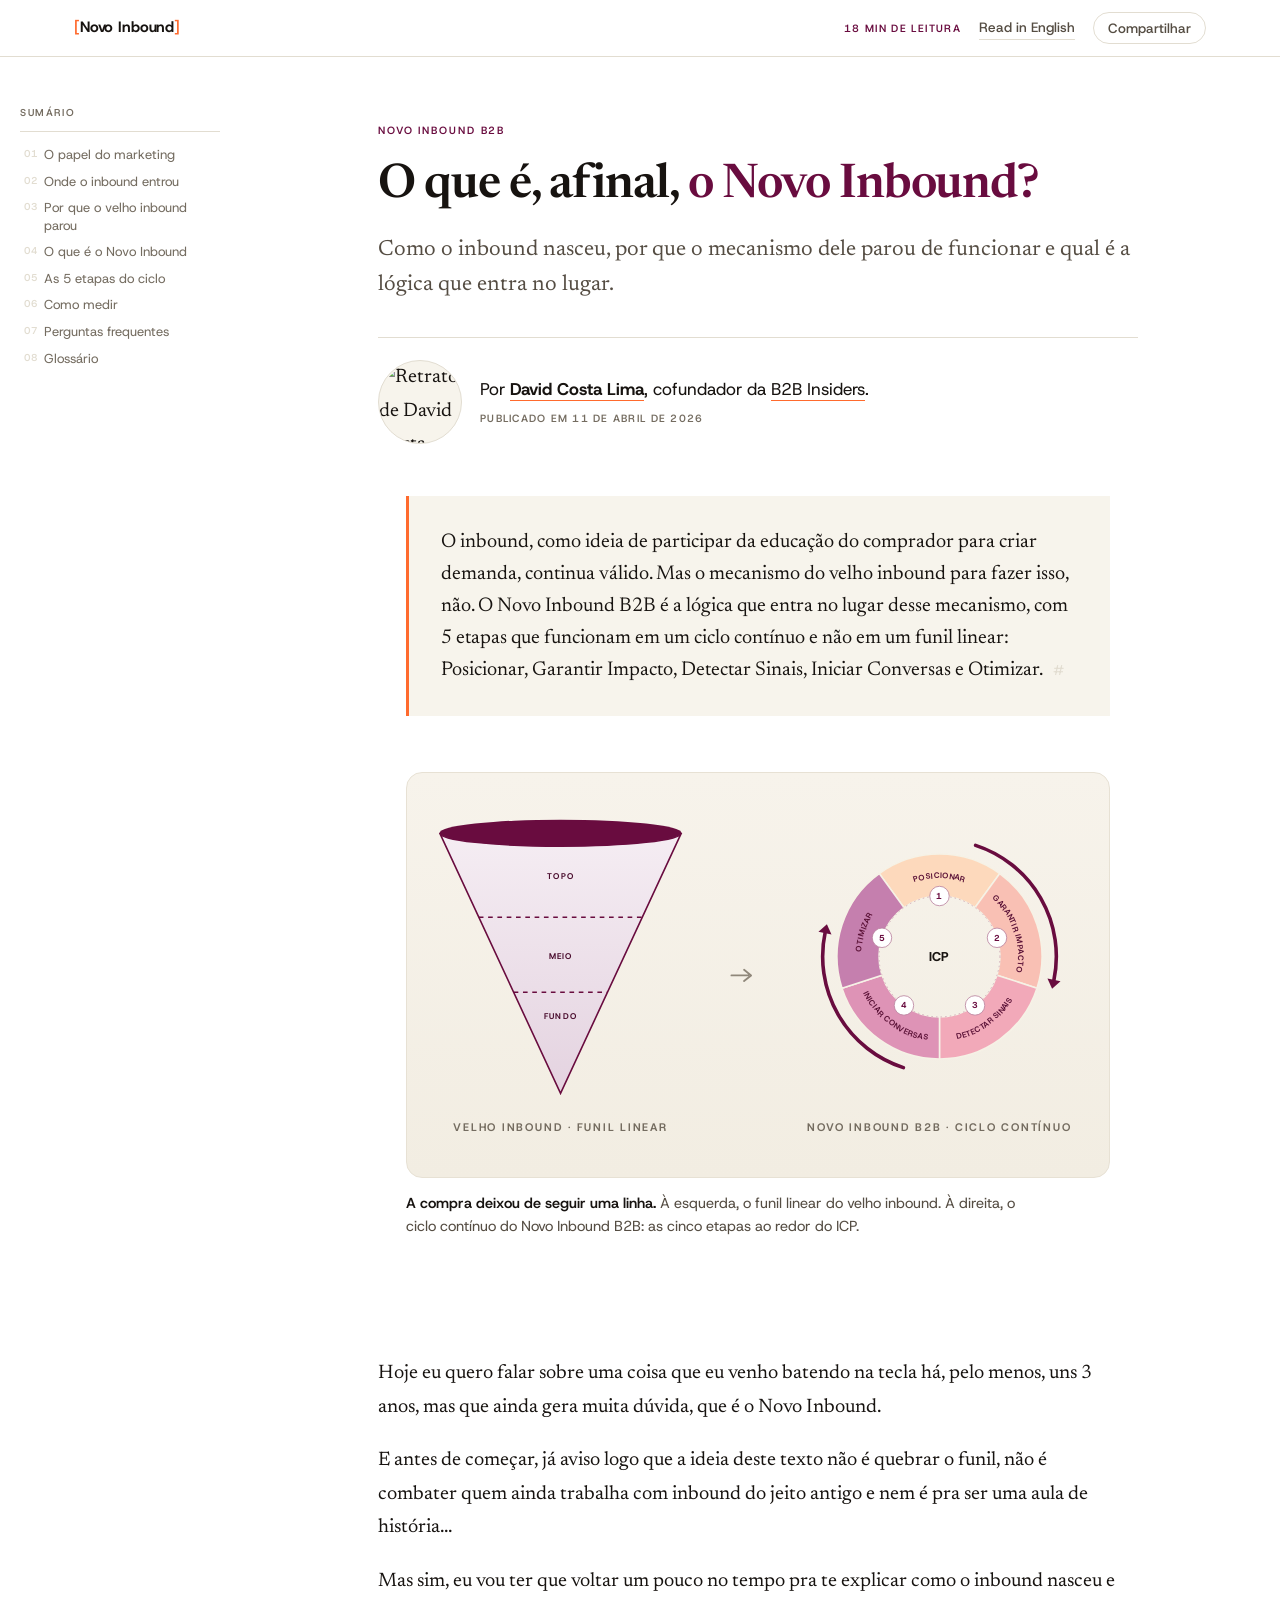
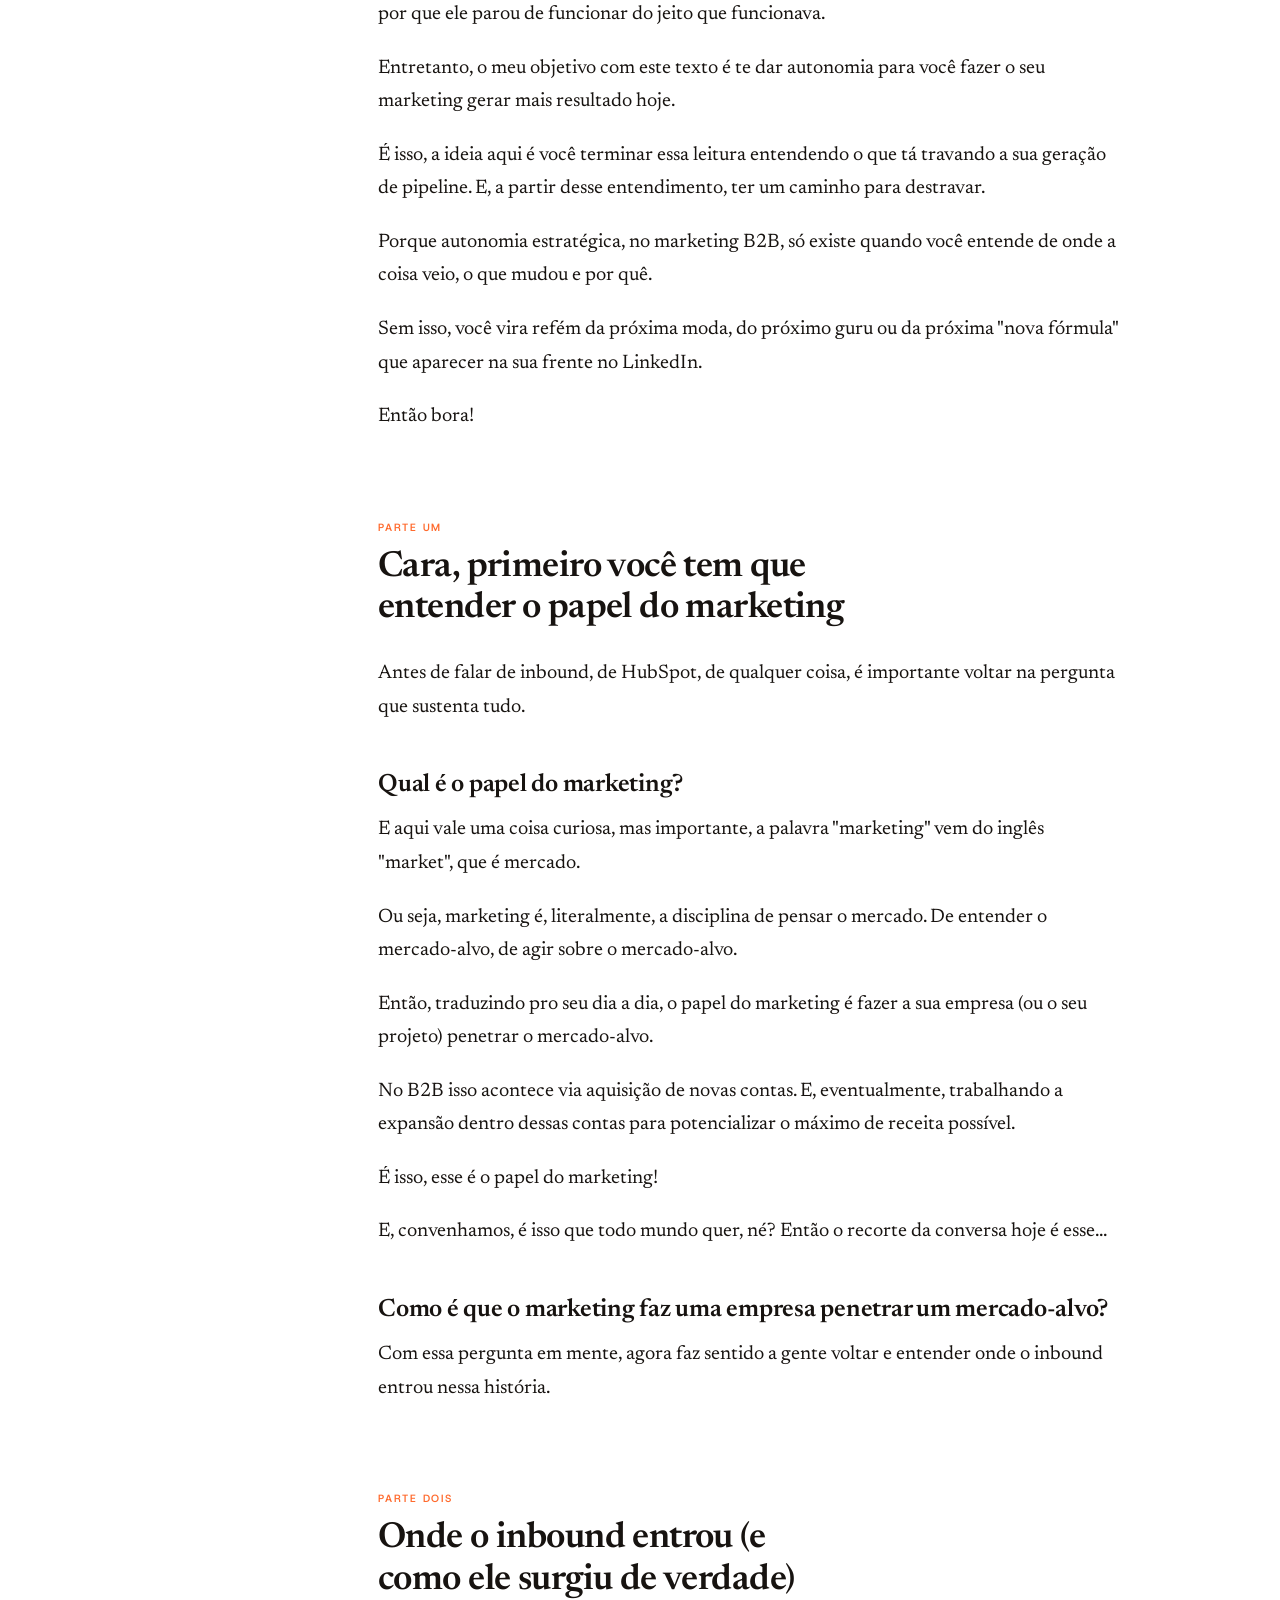
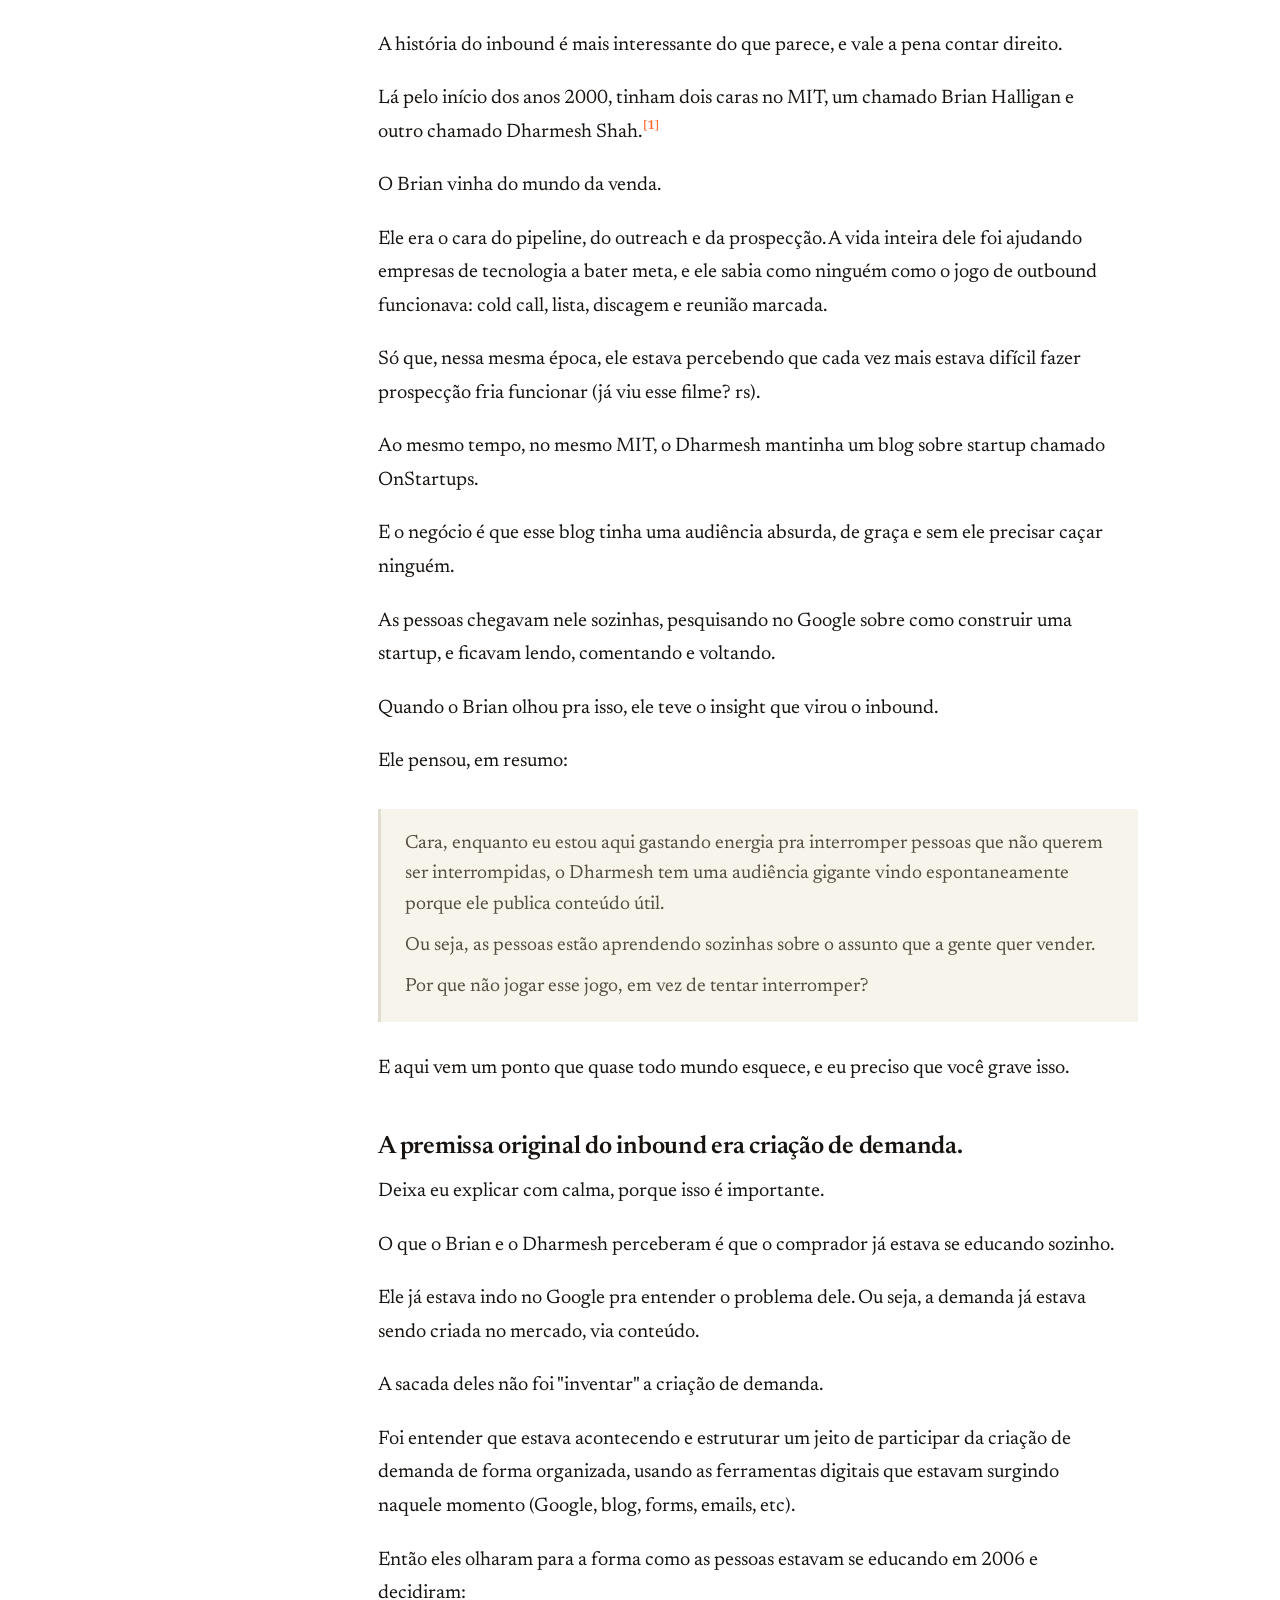
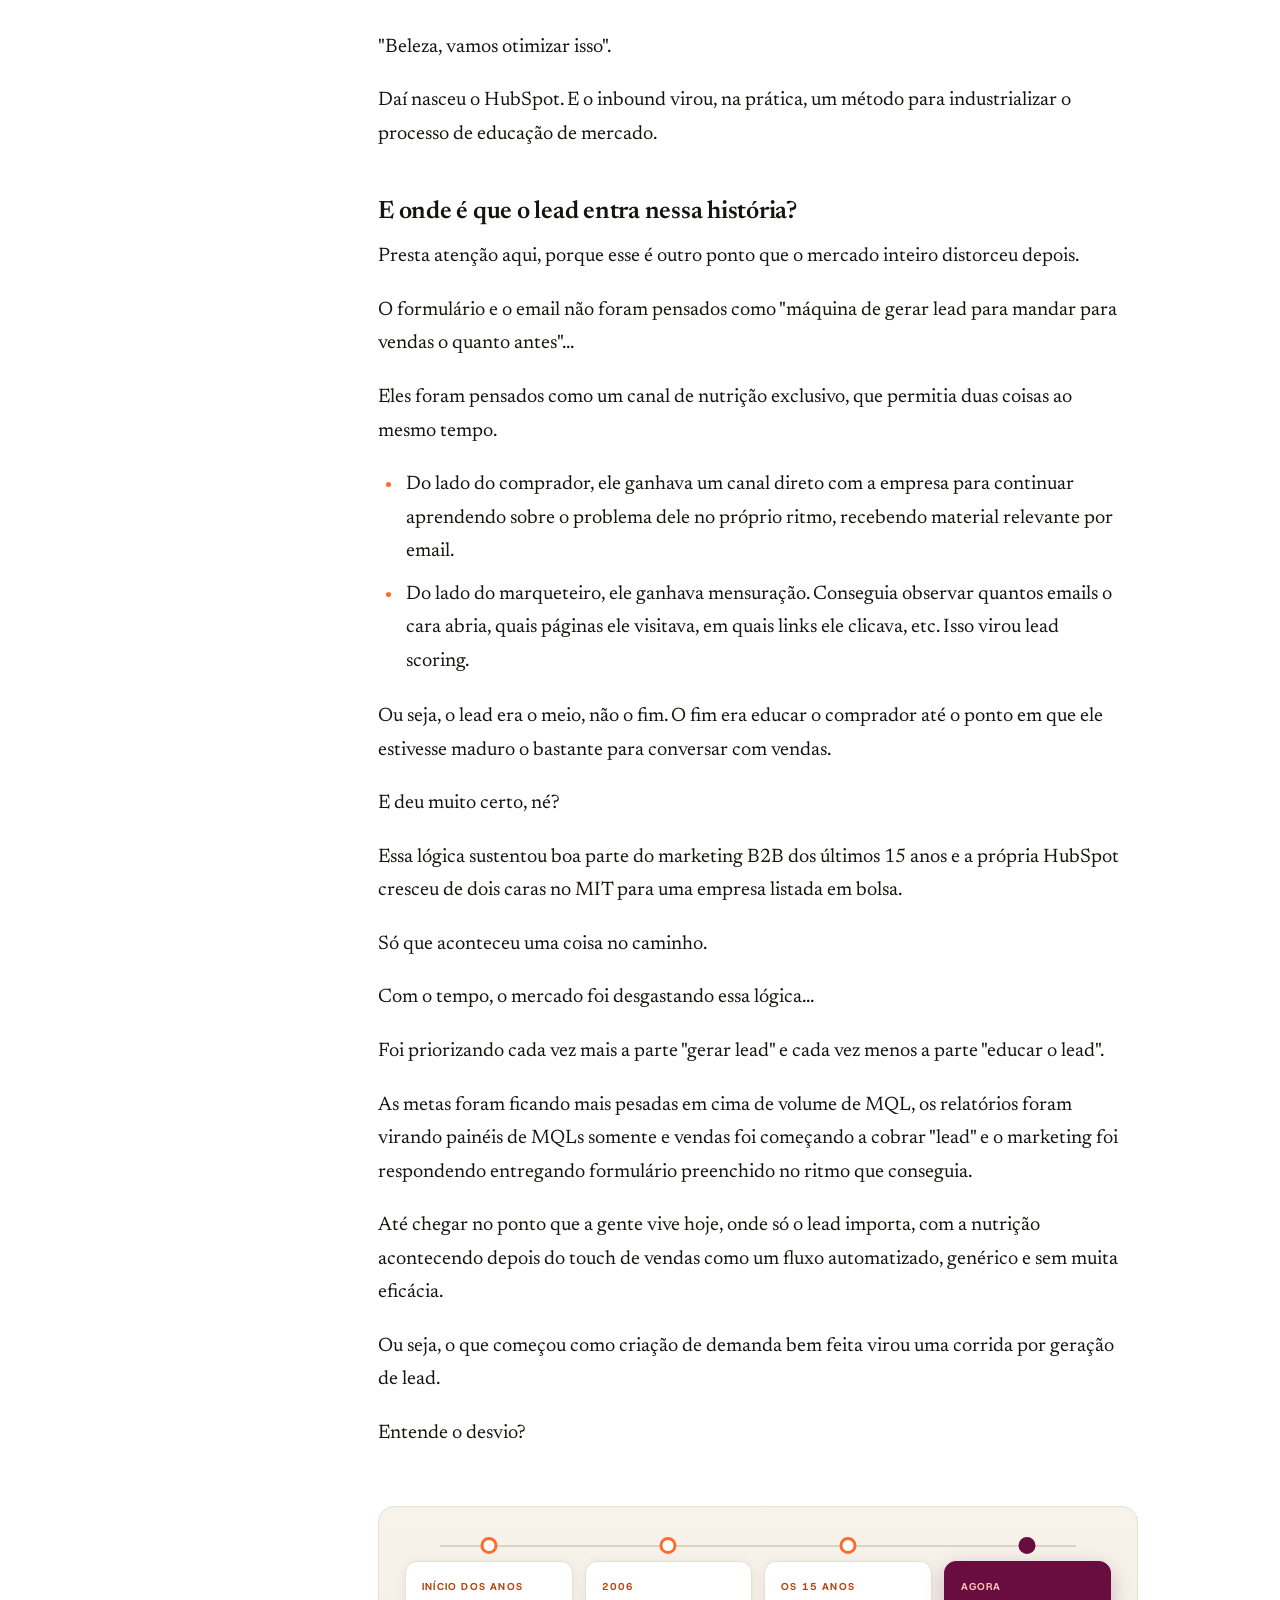
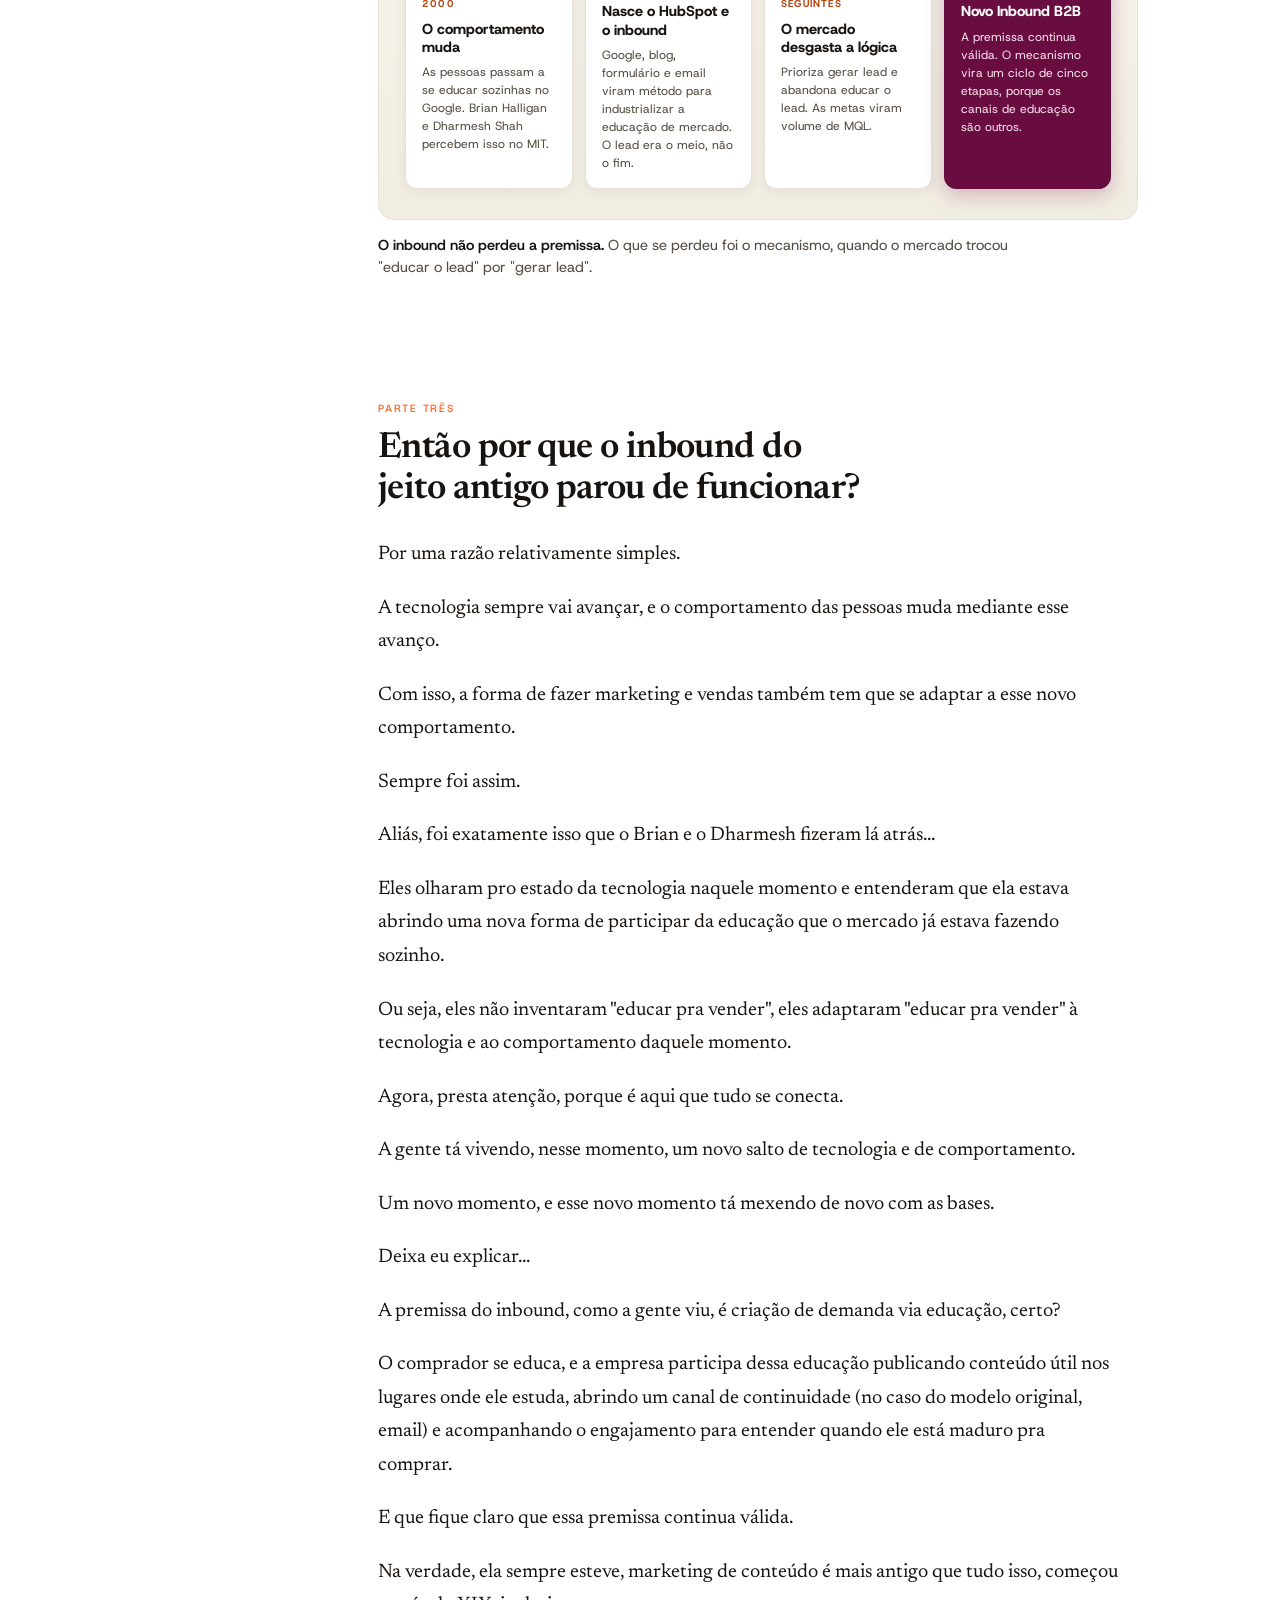
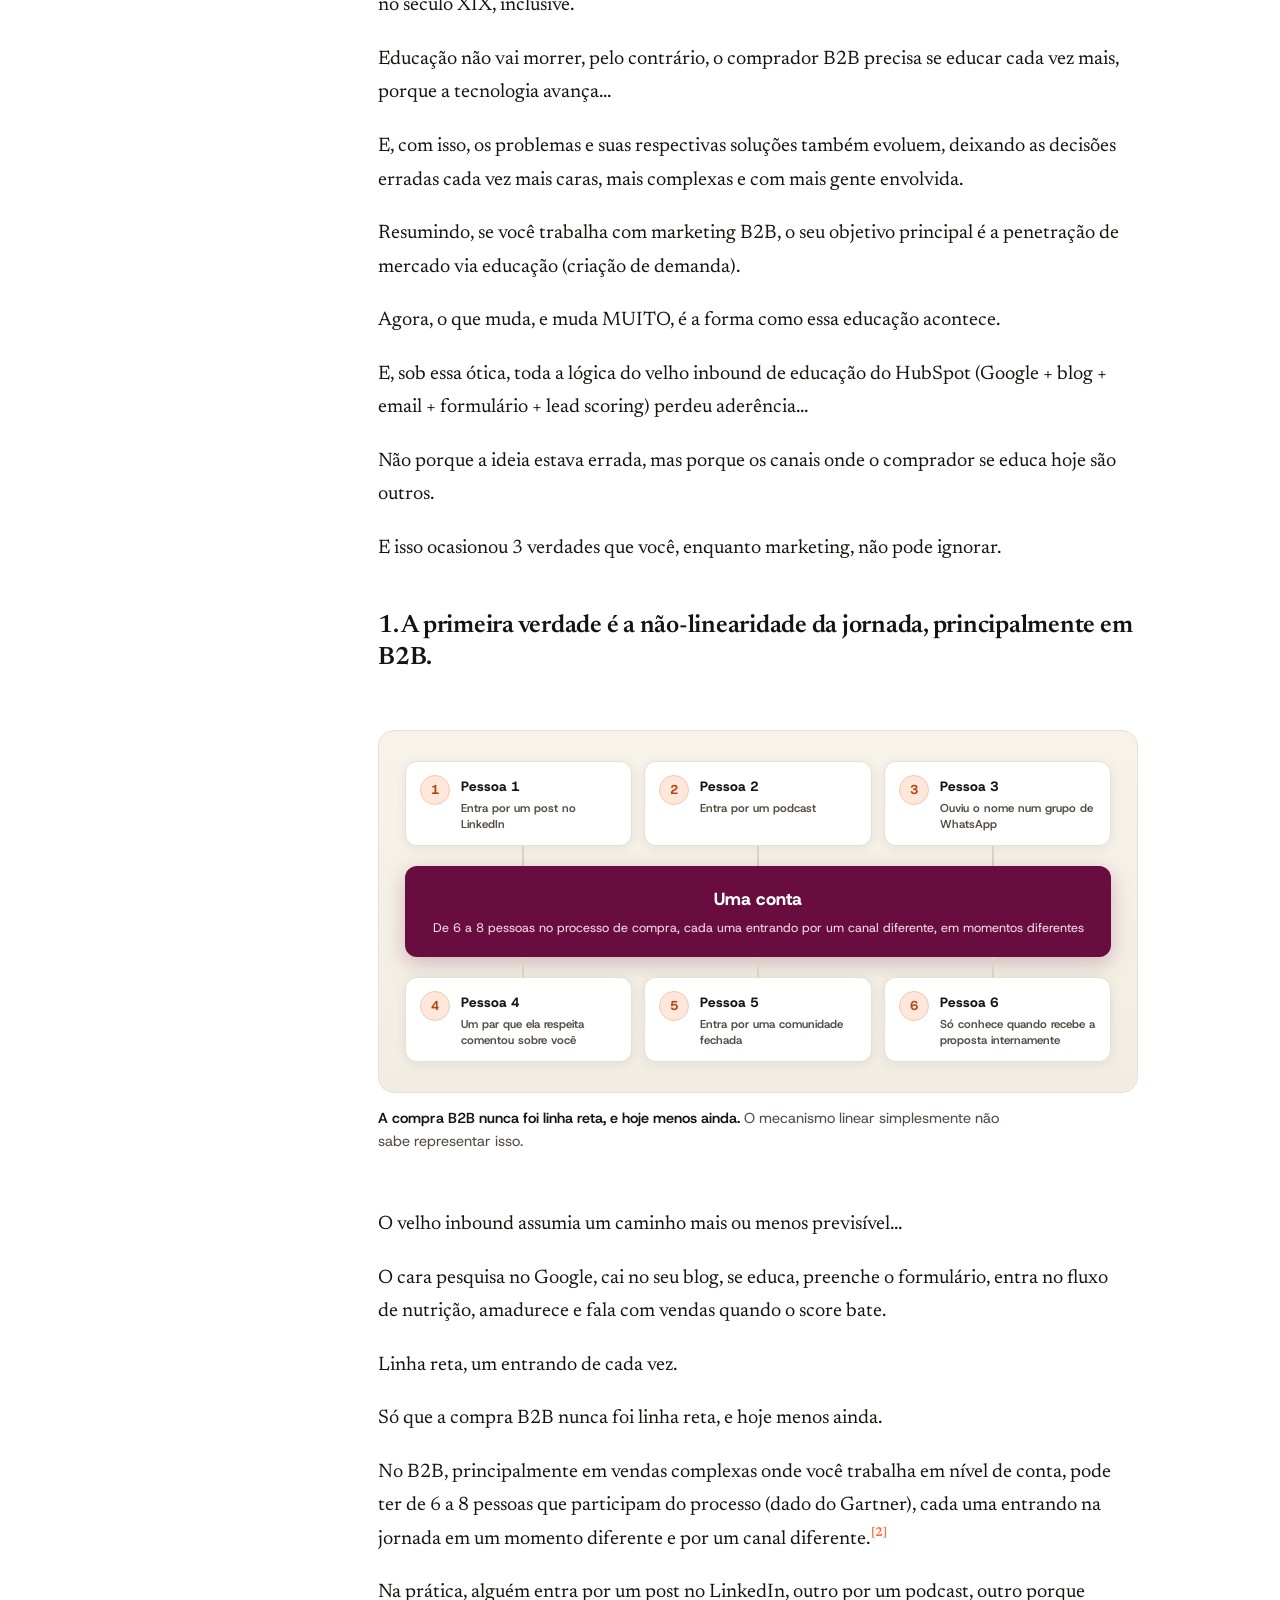
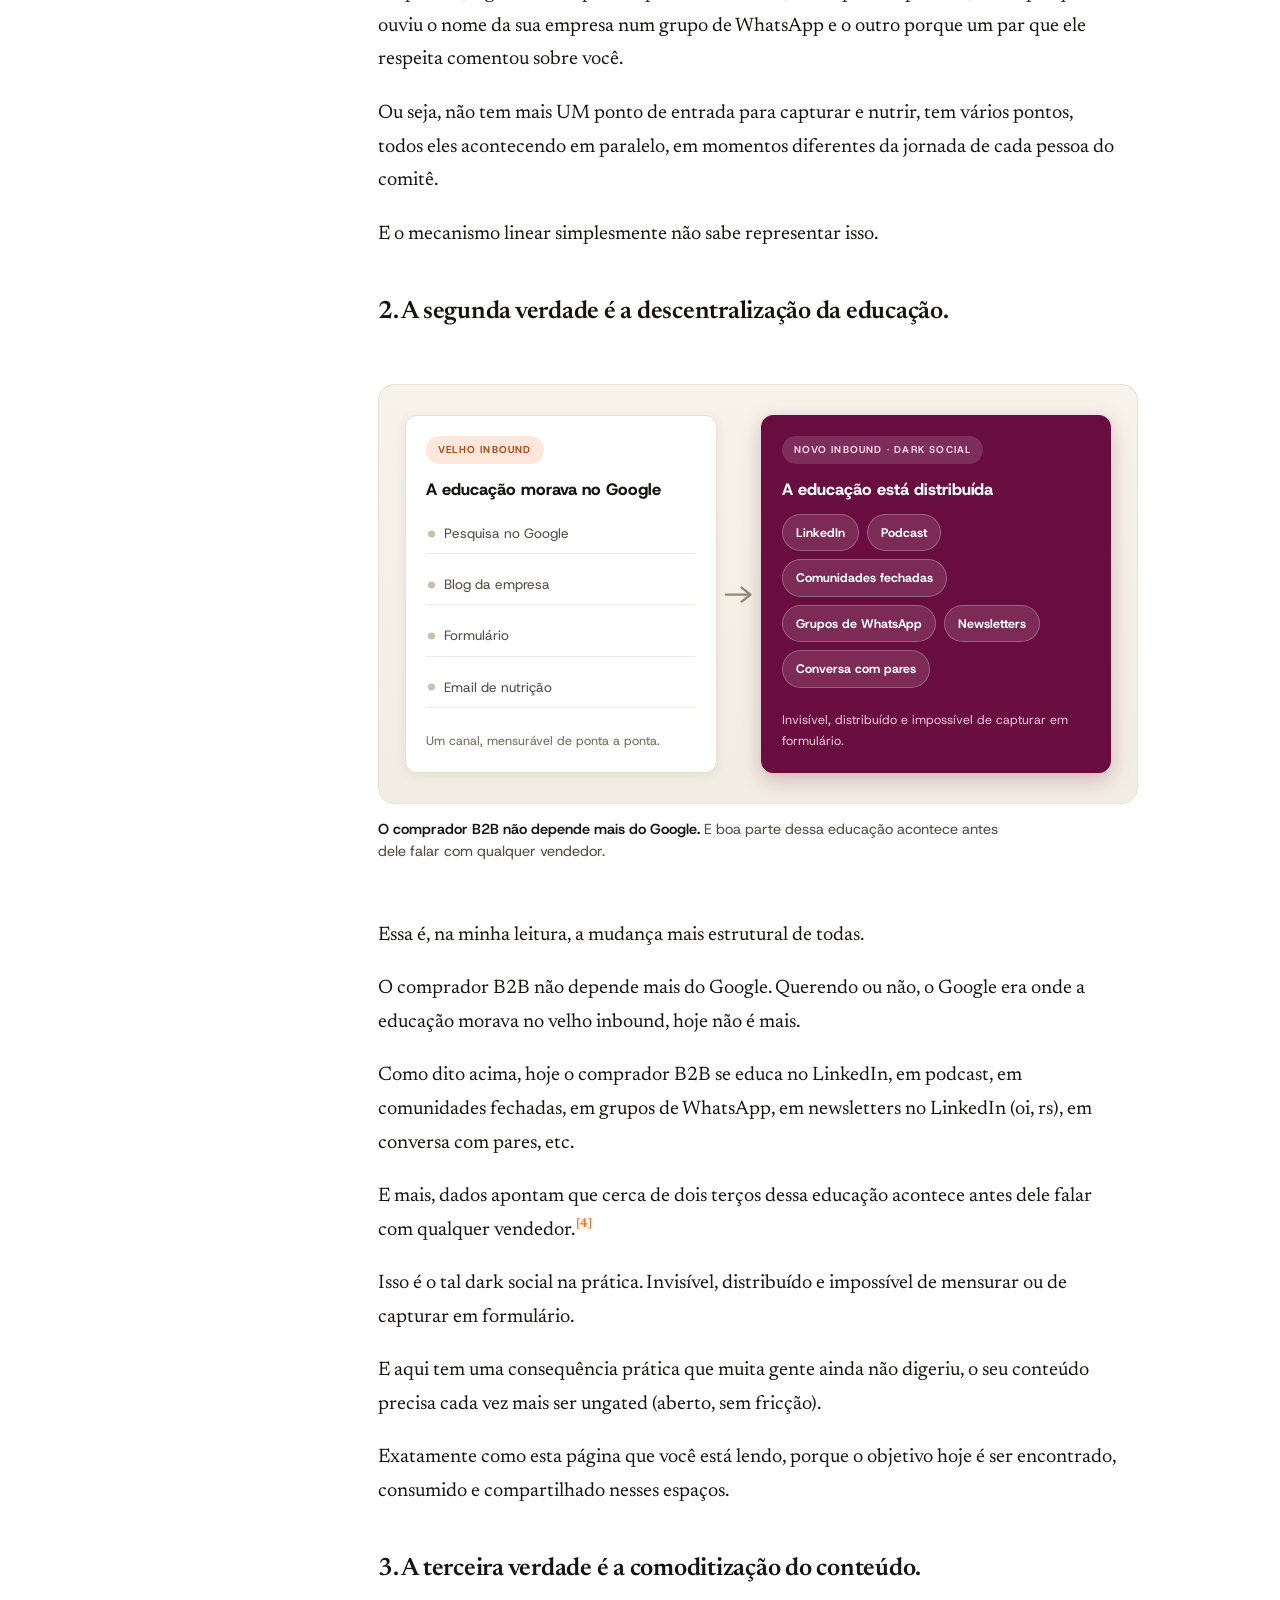
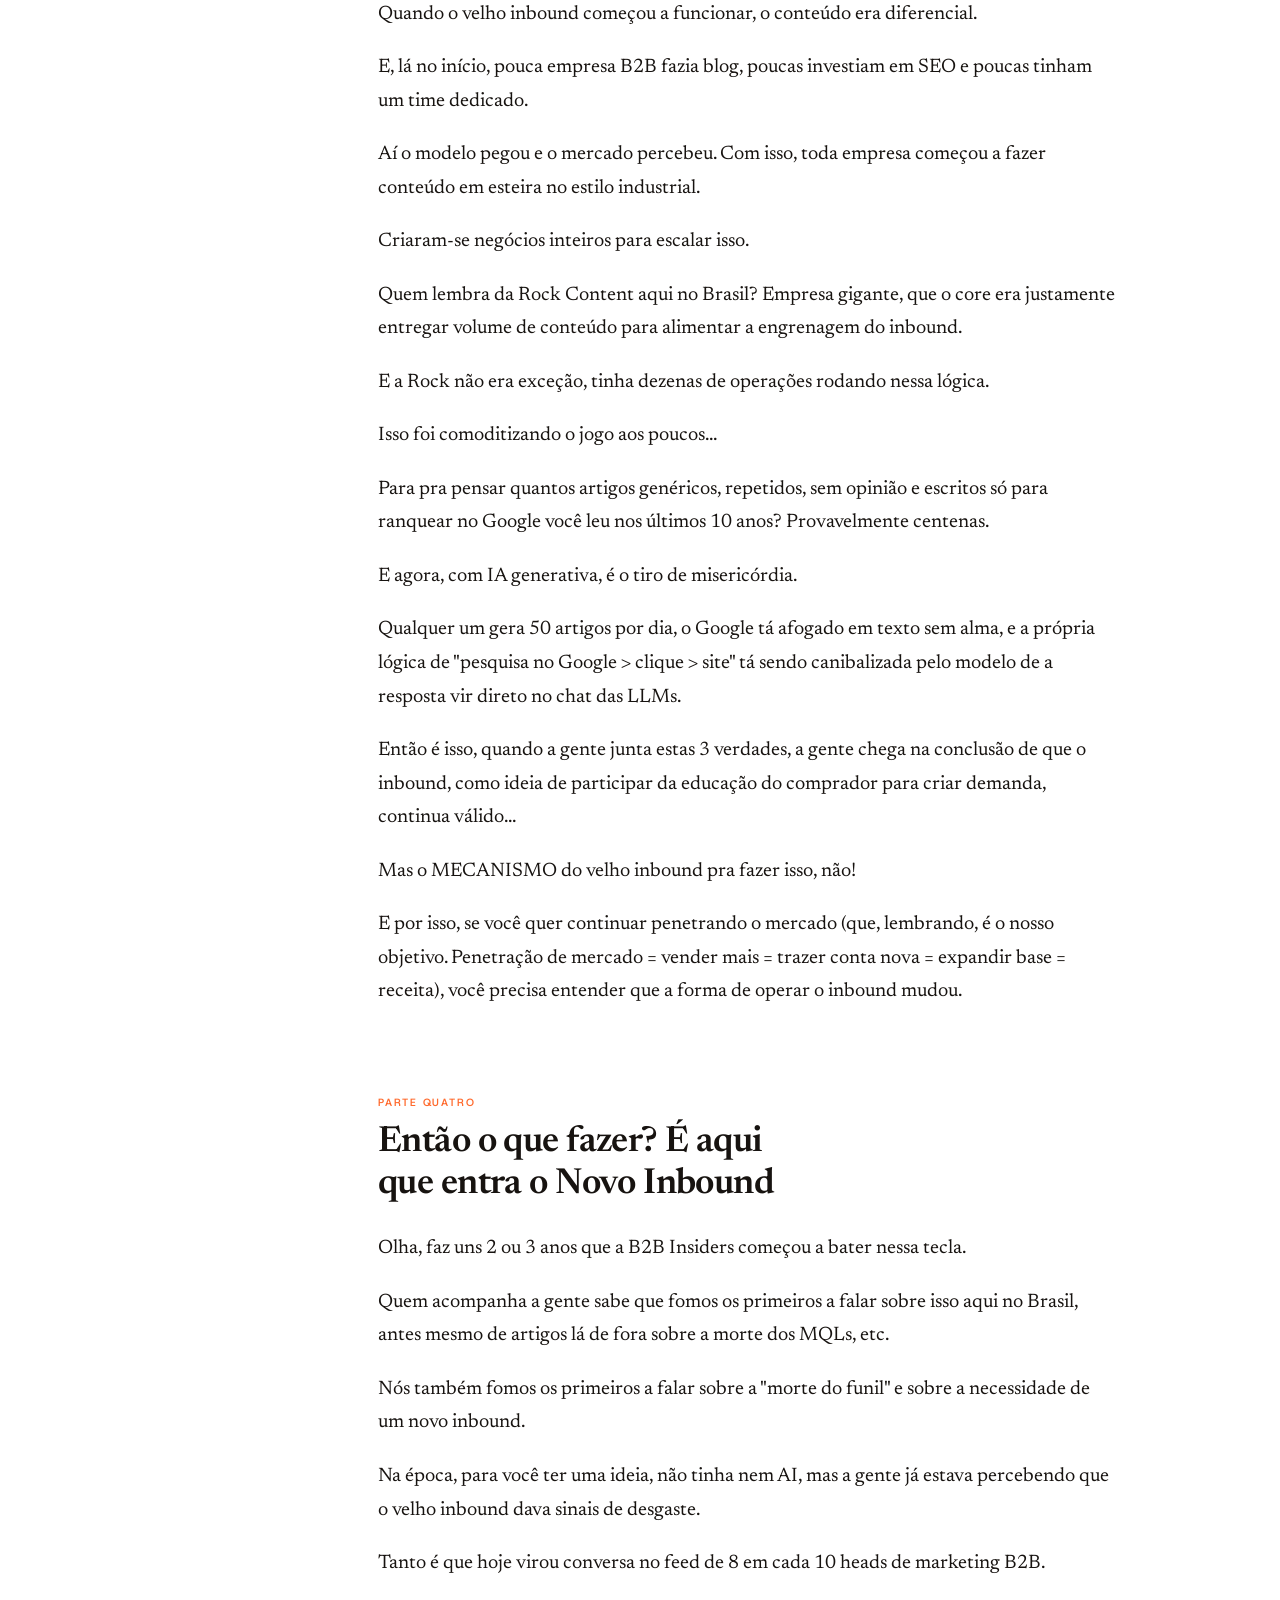
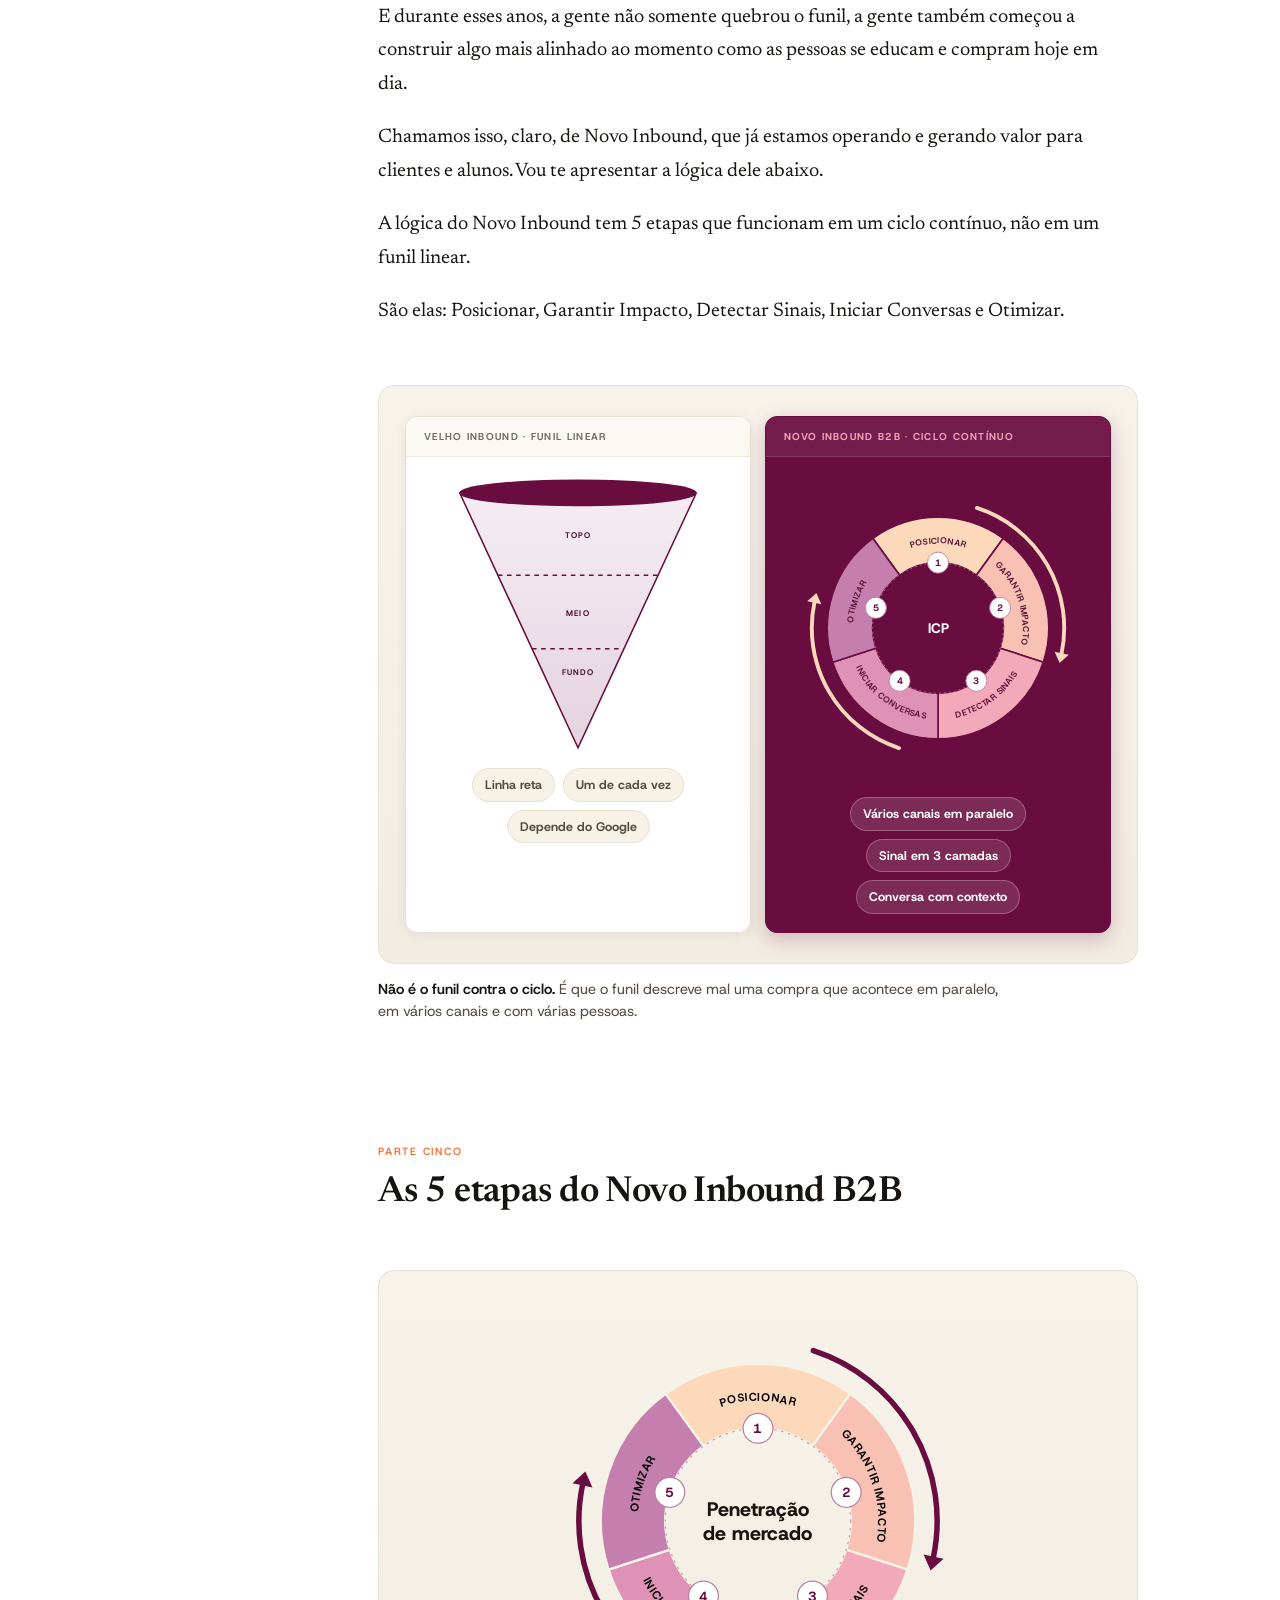
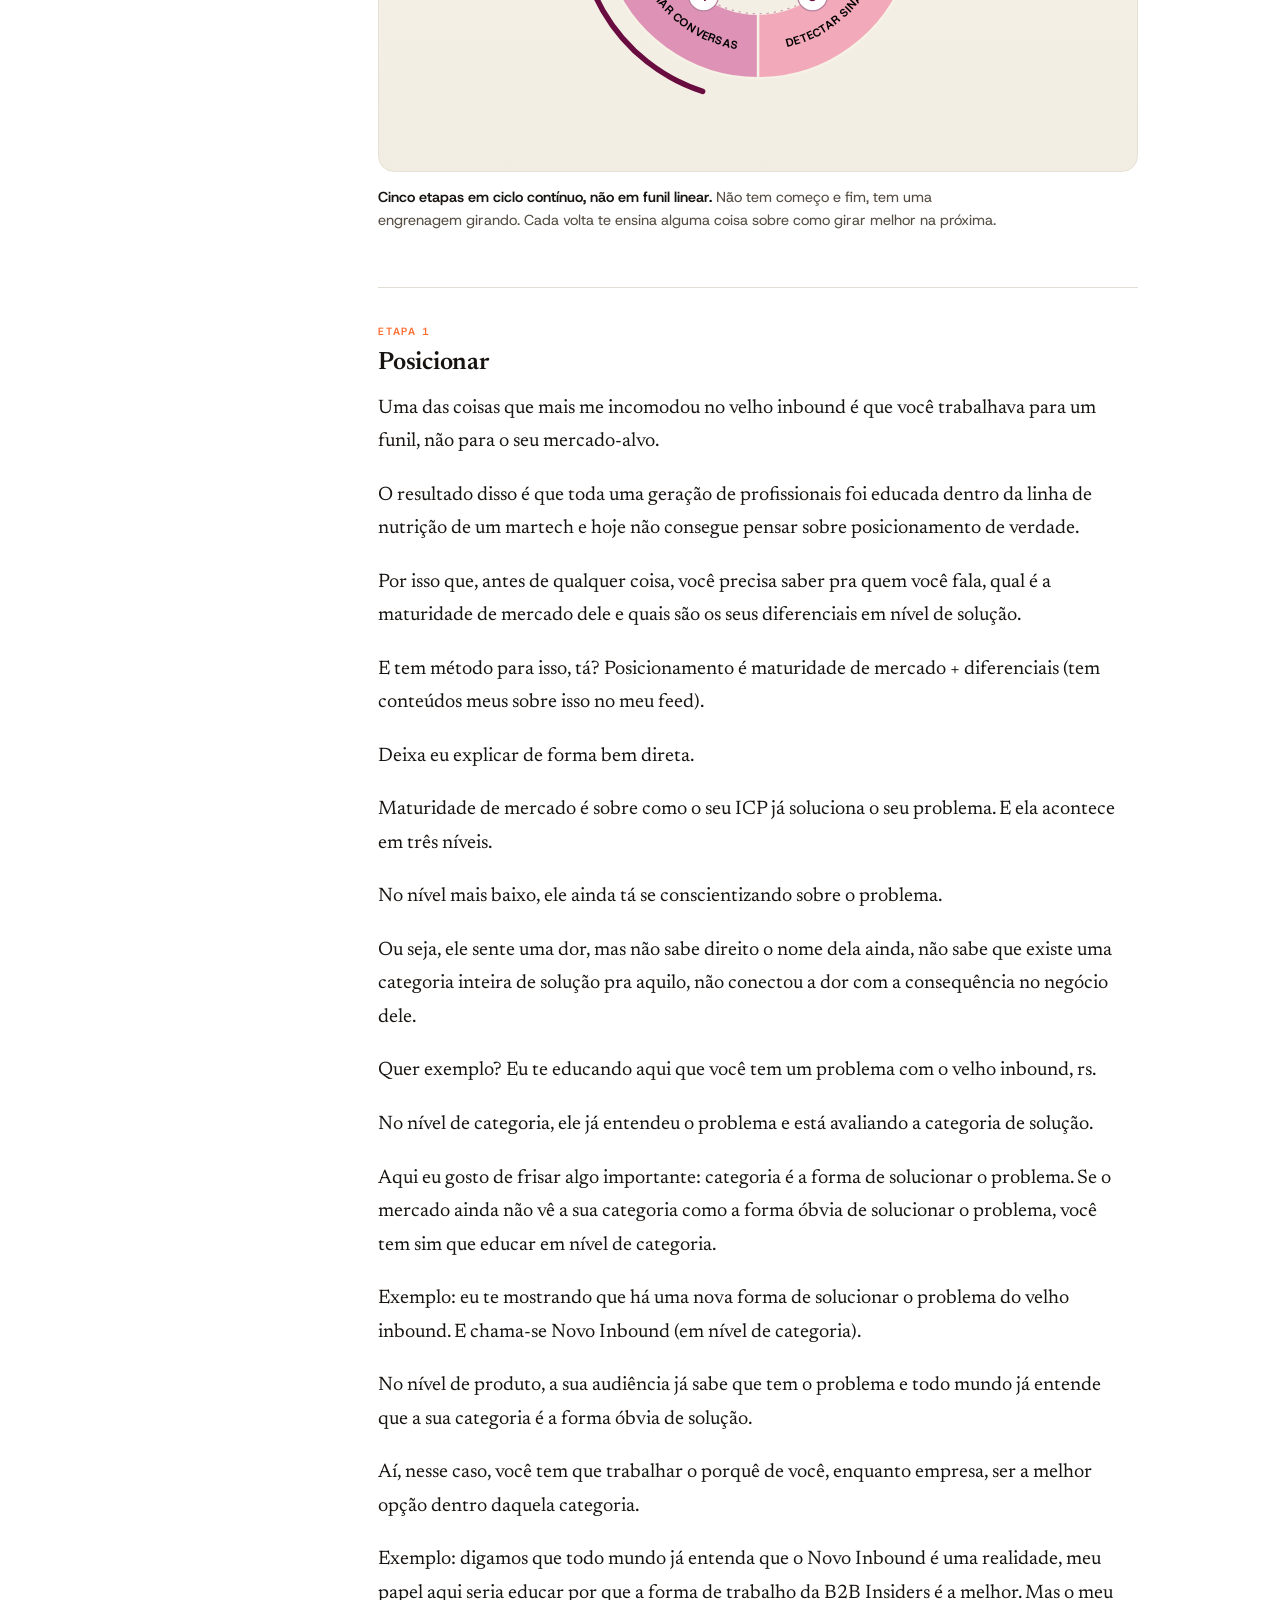
==== commit 87d87834: "Configura SEO, AEO e GA4 do Novo Inbound" ====
--- a/index.html
+++ b/index.html
@@ -1,95 +1,55 @@
-<!doctype html>
+<!DOCTYPE html>
+
 <html lang="pt-BR">
 <head>
-<meta charset="utf-8">
-<meta name="viewport" content="width=device-width,initial-scale=1,viewport-fit=cover">
+<meta charset="utf-8"/>
+<meta content="width=device-width,initial-scale=1,viewport-fit=cover" name="viewport"/>
 <title>O que é, afinal, o Novo Inbound? | Novo Inbound B2B</title>
-<meta name="description" content="Como o inbound nasceu, por que o mecanismo dele parou de funcionar e qual é a lógica que entra no lugar. O ciclo de 5 etapas do Novo Inbound B2B, por David Costa Lima.">
-<link rel="canonical" href="https://novoinbound.com.br/">
-<link rel="alternate" hreflang="pt-BR" href="https://novoinbound.com.br/">
-<link rel="alternate" hreflang="en" href="https://novoinbound.com.br/en/">
-<link rel="alternate" hreflang="x-default" href="https://novoinbound.com.br/">
-<link rel="alternate" type="text/markdown" href="https://novoinbound.com.br/manifesto.md" title="Versão em Markdown">
-<meta name="robots" content="index, follow, max-snippet:-1, max-image-preview:large, max-video-preview:-1">
-<meta name="author" content="David Costa Lima">
-<meta name="msvalidate.01" content="332996E77DBB25DFDB4150E7C2DD7828">
-<meta name="google-site-verification" content="u1_-g3Uds2v6ZIcLTizvV_9J2Y_rgFH1Ev7WfqLmY2Q">
-<meta property="og:type" content="article">
-<meta property="og:locale" content="pt_BR">
-<meta property="og:site_name" content="Novo Inbound B2B">
-<meta property="og:title" content="O que é, afinal, o Novo Inbound?">
-<meta property="og:description" content="Como o inbound nasceu, por que o mecanismo dele parou de funcionar e qual é a lógica que entra no lugar.">
-<meta property="og:url" content="https://novoinbound.com.br/">
-<meta property="og:image" content="https://novoinbound.com.br/og-novo-inbound.png">
-<meta property="og:image:width" content="1200">
-<meta property="og:image:height" content="630">
-<meta property="article:published_time" content="2026-04-11">
-<meta property="article:modified_time" content="2026-08-01">
-<meta property="article:author" content="https://www.linkedin.com/in/dacarjb/">
-<meta name="twitter:card" content="summary_large_image">
-<meta name="twitter:title" content="O que é, afinal, o Novo Inbound?">
-<meta name="twitter:image" content="https://novoinbound.com.br/og-novo-inbound.png">
-<meta name="theme-color" content="#FFFFFF">
-<link rel="icon" href="/favicon.svg" type="image/svg+xml">
-<link rel="preconnect" href="https://fonts.googleapis.com">
-<link rel="preconnect" href="https://fonts.gstatic.com" crossorigin>
-<link rel="stylesheet" href="https://fonts.googleapis.com/css2?family=Host+Grotesk:ital,wght@0,300..800;1,300..800&family=Newsreader:ital,opsz,wght@0,6..72,300..700;1,6..72,300..700&display=swap">
-<link rel="stylesheet" href="/nib.css?v=3">
+<meta content="Como o inbound nasceu, por que o mecanismo dele parou de funcionar e qual é a lógica que entra no lugar. O ciclo de 5 etapas do Novo Inbound B2B, por David Costa Lima." name="description"/>
+<link href="https://novoinbound.com.br/" rel="canonical"/>
+<link href="https://novoinbound.com.br/" hreflang="pt-BR" rel="alternate"/>
+<link href="https://novoinbound.com.br/en/" hreflang="en" rel="alternate"/>
+<link href="https://novoinbound.com.br/" hreflang="x-default" rel="alternate"/>
+<link href="https://novoinbound.com.br/manifesto.md" rel="alternate" title="Versão em Markdown" type="text/markdown"/>
+<meta content="index, follow, max-snippet:-1, max-image-preview:large, max-video-preview:-1" name="robots"/>
+<meta content="David Costa Lima" name="author"/>
+<meta content="332996E77DBB25DFDB4150E7C2DD7828" name="msvalidate.01"/>
+<meta content="u1_-g3Uds2v6ZIcLTizvV_9J2Y_rgFH1Ev7WfqLmY2Q" name="google-site-verification"/>
+<meta content="article" property="og:type"/>
+<meta content="pt_BR" property="og:locale"/>
+<meta content="en_US" property="og:locale:alternate"/>
+<meta content="Novo Inbound B2B" property="og:site_name"/>
+<meta content="O que é, afinal, o Novo Inbound?" property="og:title"/>
+<meta content="Como o inbound nasceu, por que o mecanismo dele parou de funcionar e qual é a lógica que entra no lugar." property="og:description"/>
+<meta content="https://novoinbound.com.br/" property="og:url"/>
+<meta content="https://novoinbound.com.br/og-novo-inbound.png" property="og:image"/>
+<meta content="1200" property="og:image:width"/>
+<meta content="630" property="og:image:height"/>
+<meta content="Novo Inbound B2B: do funil linear ao ciclo contínuo de cinco etapas." property="og:image:alt"/>
+<meta content="2026-04-11" property="article:published_time"/>
+<meta content="2026-08-02" property="article:modified_time"/>
+<meta content="https://www.linkedin.com/in/dacarjb/" property="article:author"/>
+<meta content="summary_large_image" name="twitter:card"/>
+<meta content="O que é, afinal, o Novo Inbound?" name="twitter:title"/>
+<meta content="Como o inbound nasceu, por que o mecanismo dele parou de funcionar e qual é a lógica que entra no lugar." name="twitter:description"/>
+<meta content="https://novoinbound.com.br/og-novo-inbound.png" name="twitter:image"/>
+<meta content="Novo Inbound B2B: do funil linear ao ciclo contínuo de cinco etapas." name="twitter:image:alt"/>
+<meta content="#FFFFFF" name="theme-color"/>
+<!-- Google tag (gtag.js) -->
+<script async src="https://www.googletagmanager.com/gtag/js?id=G-CRNRDWTCL9"></script>
+<script>
+window.dataLayer=window.dataLayer||[];
+function gtag(){dataLayer.push(arguments);}
+gtag('js',new Date());
+gtag('config','G-CRNRDWTCL9');
+</script>
+<link href="/favicon.svg" rel="icon" type="image/svg+xml"/>
+<link href="https://fonts.googleapis.com" rel="preconnect"/>
+<link crossorigin="" href="https://fonts.gstatic.com" rel="preconnect"/>
+<link href="https://fonts.googleapis.com/css2?family=Host+Grotesk:ital,wght@0,400..800;1,400&amp;family=Newsreader:opsz,wght@6..72,600&amp;display=swap" rel="stylesheet"/>
+<link href="/nib.css?v=4" rel="stylesheet"/>
 <style>h1{font-size:clamp(34px,5vw,48px)}.brk{width:auto!important;margin-left:0!important}</style>
-<script type="application/ld+json">{"@context":"https://schema.org","@graph":[{"@type":"Person","@id":"https://novoinbound.com.br/#david","name":"David Costa Lima","jobTitle":"Cofundador","url":"https://b2binsiders.com.br","image":"https://novoinbound.com.br/david-costa-lima.jpg","worksFor":{"@id":"https://novoinbound.com.br/#b2bi"},
-"knowsAbout":["Geração de demanda B2B","Inbound marketing","Posicionamento","Vendas complexas"],"sameAs":["https://www.linkedin.com/in/dacarjb/","https://b2binsiders.com.br"]},
-
-{"@type":"Organization","@id":"https://novoinbound.com.br/#b2bi","name":"B2B Insiders","url":"https://b2binsiders.com.br","description":"Escola e consultoria de geração de demanda para empresas B2B com vendas complexas.","founder":{"@id":"https://novoinbound.com.br/#david"},
-"sameAs":["https://www.linkedin.com/company/b2b-insiders/"]},
-
-{"@type":"Organization","@id":"https://novoinbound.com.br/#nib","name":"Novo Inbound B2B","url":"https://novoinbound.com.br/","description":"Metodologia proprietária do B2B Insiders que organiza a penetração de mercado num ciclo contínuo de cinco etapas: Posicionar, Garantir Impacto, Detectar Sinais, Iniciar Conversas e Otimizar.","parentOrganization":{"@id":"https://novoinbound.com.br/#b2bi"},
-"founder":{"@id":"https://novoinbound.com.br/#david"}},
-{"@type":"WebSite","@id":"https://novoinbound.com.br/#site","url":"https://novoinbound.com.br/","name":"Novo Inbound B2B","inLanguage":"pt-BR","publisher":{"@id":"https://novoinbound.com.br/#b2bi"}},
-{"@type":"WebPage","@id":"https://novoinbound.com.br/#page","url":"https://novoinbound.com.br/","name":"O que é, afinal, o Novo Inbound?","isPartOf":{"@id":"https://novoinbound.com.br/#site"},
-"inLanguage":"pt-BR","datePublished":"2026-04-11","dateModified":"2026-08-01","about":{"@id":"https://novoinbound.com.br/#nib"},
-"primaryImageOfPage":{"@id":"https://novoinbound.com.br/#og"}},
-{"@type":"ImageObject","@id":"https://novoinbound.com.br/#og","url":"https://novoinbound.com.br/og-novo-inbound.png","width":1200,"height":630},
-{"@type":"Article","@id":"https://novoinbound.com.br/#article","headline":"O que é, afinal, o Novo Inbound?","description":"Como o inbound nasceu, por que o mecanismo dele parou de funcionar e qual é a lógica que entra no lugar.","inLanguage":"pt-BR","isPartOf":{"@id":"https://novoinbound.com.br/#site"},
-"mainEntityOfPage":{"@id":"https://novoinbound.com.br/#page"},
-"author":{"@id":"https://novoinbound.com.br/#david"},
-"creator":{"@id":"https://novoinbound.com.br/#david"},
-"publisher":{"@id":"https://novoinbound.com.br/#b2bi"},
-"datePublished":"2026-04-11","dateModified":"2026-08-01","image":{"@id":"https://novoinbound.com.br/#og"},
-"wordCount":4579,"timeRequired":"PT18M","about":{"@id":"https://novoinbound.com.br/#nib"},
-"isAccessibleForFree":true,"keywords":["novo inbound","novo inbound b2b","geração de demanda b2b","inbound marketing b2b","funil de marketing","MQL","dark social","maturidade de mercado","comitê de compra"],"citation":"LIMA, David Costa. O que é, afinal, o Novo Inbound? B2B Insiders, 2026. Disponível em: https://novoinbound.com.br/","encoding":{"@type":"MediaObject","encodingFormat":"text/markdown","contentUrl":"https://novoinbound.com.br/manifesto.md"}},
-{"@type":"FAQPage","@id":"https://novoinbound.com.br/#faq","inLanguage":"pt-BR","isPartOf":{"@id":"https://novoinbound.com.br/#page"},
-"mainEntity":[{"@type":"Question","@id":"https://novoinbound.com.br/#faq-o-que-e-novo-inbound","name":"O que é o Novo Inbound B2B?","acceptedAnswer":{"@type":"Answer","text":"O Novo Inbound B2B é metodologia proprietária do B2B Insiders. A lógica dele tem 5 etapas que funcionam em um ciclo contínuo, não em um funil linear: Posicionar, Garantir Impacto, Detectar Sinais, Iniciar Conversas e Otimizar. Ele mantém a premissa original do inbound, que é criação de demanda via educação, e troca o mecanismo, porque os canais onde o comprador se educa hoje são outros."}},
-{"@type":"Question","@id":"https://novoinbound.com.br/#faq-inbound-morreu","name":"O inbound marketing morreu?","acceptedAnswer":{"@type":"Answer","text":"Não. O inbound, como ideia de participar da educação do comprador para criar demanda, continua válido. Mas o mecanismo do velho inbound pra fazer isso, não. Google, blog, email, formulário e lead scoring perderam aderência, não porque a ideia estava errada, mas porque os canais onde o comprador se educa hoje são outros."}},
-{"@type":"Question","@id":"https://novoinbound.com.br/#faq-papel-do-marketing","name":"Qual é o papel do marketing?","acceptedAnswer":{"@type":"Answer","text":"A palavra marketing vem do inglês market, que é mercado. Marketing é, literalmente, a disciplina de pensar o mercado. Traduzindo pro dia a dia, o papel do marketing é fazer a sua empresa penetrar o mercado-alvo. No B2B isso acontece via aquisição de novas contas e, eventualmente, via expansão dentro dessas contas."}},
-{"@type":"Question","@id":"https://novoinbound.com.br/#faq-por-que-parou","name":"Por que o inbound do jeito antigo parou de funcionar?","acceptedAnswer":{"@type":"Answer","text":"Por três verdades que mudaram o jogo. A primeira é a não-linearidade da jornada. A segunda é a descentralização da educação, que saiu do Google e foi para o LinkedIn, podcast, comunidades e grupos de WhatsApp. A terceira é a comoditização do conteúdo, que a IA generativa acelerou."}},
-{"@type":"Question","@id":"https://novoinbound.com.br/#faq-quantas-pessoas-compra-b2b","name":"Quantas pessoas participam de uma compra B2B?","acceptedAnswer":{"@type":"Answer","text":"Em vendas complexas, onde você trabalha em nível de conta, pode ter de 6 a 8 pessoas participando do processo, segundo o Gartner. Cada uma entra na jornada em um momento diferente e por um canal diferente. Não tem mais um ponto de entrada para capturar e nutrir."}},
-{"@type":"Question","@id":"https://novoinbound.com.br/#faq-dark-social","name":"O que é dark social?","acceptedAnswer":{"@type":"Answer","text":"É onde a educação do comprador B2B acontece hoje e a empresa não consegue observar: LinkedIn, podcast, comunidades fechadas, grupos de WhatsApp, newsletters e conversa com pares. Invisível, distribuído e impossível de mensurar ou de capturar em formulário. É por isso que o conteúdo precisa cada vez mais ser ungated, ou seja, aberto e sem fricção."}},
-{"@type":"Question","@id":"https://novoinbound.com.br/#faq-maturidade-de-mercado","name":"O que é maturidade de mercado?","acceptedAnswer":{"@type":"Answer","text":"É sobre como o seu ICP já soluciona o seu problema, e acontece em três níveis. No nível de problema, ele sente a dor mas não sabe o nome dela. No nível de categoria, já entendeu o problema e avalia a forma de solucionar. No nível de produto, já sabe que tem o problema e entende a categoria, então a disputa é entre fornecedores."}},
-{"@type":"Question","@id":"https://novoinbound.com.br/#faq-camadas-de-metrica","name":"O que são métricas invisíveis, visíveis e de intenção?","acceptedAnswer":{"@type":"Answer","text":"São as três camadas de métrica do Novo Inbound B2B, separadas por uma pergunta simples: o que eu sei sobre quem gerou esse sinal? Invisível é quando você mede o sinal mas não sabe quem é a pessoa, como play de podcast e impressão de post. Visível é quando o comportamento te diz o nome dela, como curtida e comentário. De intenção é quando ela te entrega o contato de forma espontânea."}},
-{"@type":"Question","@id":"https://novoinbound.com.br/#faq-mql","name":"O MQL morreu?","acceptedAnswer":{"@type":"Answer","text":"O que morreu foi a corrida por volume de MQL, que fez o marketing priorizar gerar lead e abandonar educar o lead. A métrica de intenção alta, que é pedido de demo ou contato comercial, é mais próxima do MQL, mas com uma diferença importante: aqui a pessoa pediu, não foi o marketing que graduou ela num score."}},
-{"@type":"Question","@id":"https://novoinbound.com.br/#faq-criacao-captura","name":"Qual a diferença entre criação e captura de demanda?","acceptedAnswer":{"@type":"Answer","text":"Criação de demanda acontece no Garantir Impacto, quando você ocupa espaço no dark social do comprador e constrói awareness, consideração e confiança. Captura de demanda acontece no Iniciar Conversas. A ponte entre as duas, que em 2006 era o lead nutrido por email até amadurecer, hoje tem que ser construída em cima dos sinais reais que o ICP deixa pelo caminho."}}]},
-
-{"@type":"HowTo","@id":"https://novoinbound.com.br/#howto","name":"As 5 etapas do Novo Inbound B2B","description":"O ciclo do Novo Inbound B2B tem cinco etapas que funcionam de forma contínua, não em funil linear.","inLanguage":"pt-BR","about":{"@id":"https://novoinbound.com.br/#nib"},
-"step":[{"@type":"HowToStep","position":1,"name":"Posicionar","text":"Saber pra quem você fala, qual é a maturidade de mercado dele e quais são os seus diferenciais em nível de solução. Posicionamento é maturidade de mercado mais diferenciais.","url":"https://novoinbound.com.br/#etapa-posicionar"},
-{"@type":"HowToStep","position":2,"name":"Garantir Impacto","text":"Garantir que a sua mensagem, o seu conteúdo e a sua marca cheguem nos olhos e nos ouvidos do ICP de forma consistente, ocupando espaço no dark social dele. É aqui que a criação de demanda acontece de verdade.","url":"https://novoinbound.com.br/#etapa-garantir-impacto"},
-{"@type":"HowToStep","position":3,"name":"Detectar Sinais","text":"Ler em escala os sinais que o mercado deixa: curtir, comentar, compartilhar, visitar a página, engajar com um thought leader do time, responder enquete, assistir webinar.","url":"https://novoinbound.com.br/#etapa-detectar-sinais"},
-{"@type":"HowToStep","position":4,"name":"Iniciar Conversas","text":"Com sinal detectado, começar uma conversa, por inbound ou por outbound com contexto. É a parte que conecta criação de demanda com captura de demanda.","url":"https://novoinbound.com.br/#etapa-iniciar-conversas"},
-{"@type":"HowToStep","position":5,"name":"Otimizar","text":"Fechar o ciclo aprendendo quais sinais viraram conversa, quais conversas viraram pipeline e qual tese de posicionamento ressoou. Cada volta ensina como girar melhor na próxima.","url":"https://novoinbound.com.br/#etapa-otimizar"}]},
-
-{"@type":"DefinedTermSet","@id":"https://novoinbound.com.br/#glossario","name":"Glossário do Novo Inbound B2B","inLanguage":"pt-BR","hasDefinedTerm":[{"@type":"DefinedTerm","@id":"https://novoinbound.com.br/#g-penetracao-de-mercado","name":"Penetração de mercado","description":"Fazer a empresa entrar e crescer no mercado-alvo. No B2B, via aquisição de novas contas e expansão dentro delas. É o objetivo do marketing.","inDefinedTermSet":{"@id":"https://novoinbound.com.br/#glossario"}},
-{"@type":"DefinedTerm","@id":"https://novoinbound.com.br/#g-criacao-de-demanda","name":"Criação de demanda","description":"Participar da educação do comprador para que ele reconheça o problema e considere a categoria.","inDefinedTermSet":{"@id":"https://novoinbound.com.br/#glossario"}},
-{"@type":"DefinedTerm","@id":"https://novoinbound.com.br/#g-captura-de-demanda","name":"Captura de demanda","description":"Converter em conversa quem já demonstrou sinal.","inDefinedTermSet":{"@id":"https://novoinbound.com.br/#glossario"}},
-{"@type":"DefinedTerm","@id":"https://novoinbound.com.br/#g-maturidade-de-mercado","name":"Maturidade de mercado","description":"Como o ICP já soluciona o problema, em três níveis: problema, categoria e produto.","inDefinedTermSet":{"@id":"https://novoinbound.com.br/#glossario"}},
-{"@type":"DefinedTerm","@id":"https://novoinbound.com.br/#g-diferenciais","name":"Diferenciais","description":"O que a sua solução faz que a do concorrente não faz, e que impacta diretamente na solução do problema do ICP.","inDefinedTermSet":{"@id":"https://novoinbound.com.br/#glossario"}},
-{"@type":"DefinedTerm","@id":"https://novoinbound.com.br/#g-dark-social","name":"Dark social","description":"Os espaços onde o comprador se educa e a empresa não consegue observar.","inDefinedTermSet":{"@id":"https://novoinbound.com.br/#glossario"}},
-{"@type":"DefinedTerm","@id":"https://novoinbound.com.br/#g-metrica-invisivel","name":"Métrica invisível","description":"Você mede o sinal, mas não sabe quem é a pessoa nem a empresa.","inDefinedTermSet":{"@id":"https://novoinbound.com.br/#glossario"}},
-{"@type":"DefinedTerm","@id":"https://novoinbound.com.br/#g-metrica-visivel","name":"Métrica visível","description":"Você sabe quem é a pessoa ou a empresa mesmo sem ela ter entregado o dado.","inDefinedTermSet":{"@id":"https://novoinbound.com.br/#glossario"}},
-{"@type":"DefinedTerm","@id":"https://novoinbound.com.br/#g-metrica-de-intencao","name":"Métrica de intenção","description":"A pessoa entregou o contato de forma espontânea.","inDefinedTermSet":{"@id":"https://novoinbound.com.br/#glossario"}},
-{"@type":"DefinedTerm","@id":"https://novoinbound.com.br/#g-mql","name":"MQL","description":"Lead qualificado por marketing, graduado por score.","inDefinedTermSet":{"@id":"https://novoinbound.com.br/#glossario"}},
-{"@type":"DefinedTerm","@id":"https://novoinbound.com.br/#g-lead-scoring","name":"Lead scoring","description":"Pontuação de comportamento digital criada no inbound original para estimar quando o comprador estava maduro para conversar com vendas.","inDefinedTermSet":{"@id":"https://novoinbound.com.br/#glossario"}},
-{"@type":"DefinedTerm","@id":"https://novoinbound.com.br/#g-ungated","name":"Ungated","description":"Conteúdo aberto, sem formulário e sem fricção.","inDefinedTermSet":{"@id":"https://novoinbound.com.br/#glossario"}},
-{"@type":"DefinedTerm","@id":"https://novoinbound.com.br/#g-icp","name":"ICP","description":"O perfil de cliente que a empresa escolheu disputar.","inDefinedTermSet":{"@id":"https://novoinbound.com.br/#glossario"}},
-{"@type":"DefinedTerm","@id":"https://novoinbound.com.br/#g-thought-leader","name":"Thought leader","description":"Pessoa do time que publica em nome próprio e cuja audiência gera sinal visível.","inDefinedTermSet":{"@id":"https://novoinbound.com.br/#glossario"}}]}]}</script>
+<script type="application/ld+json">{"@context":"https://schema.org","@graph":[{"@type":"Person","@id":"https://novoinbound.com.br/#david","name":"David Costa Lima","jobTitle":"Cofundador","url":"https://b2binsiders.com.br","image":"https://novoinbound.com.br/david-costa-lima.jpg","worksFor":{"@id":"https://novoinbound.com.br/#b2bi"},"knowsAbout":["Geração de demanda B2B","Inbound marketing","Posicionamento","Vendas complexas"],"sameAs":["https://www.linkedin.com/in/dacarjb/","https://b2binsiders.com.br"]},{"@type":"Organization","@id":"https://novoinbound.com.br/#b2bi","name":"B2B Insiders","url":"https://b2binsiders.com.br","description":"Escola e consultoria de geração de demanda para empresas B2B com vendas complexas.","founder":{"@id":"https://novoinbound.com.br/#david"},"sameAs":["https://www.linkedin.com/company/b2b-insiders/"]},{"@type":"CreativeWork","@id":"https://novoinbound.com.br/#nib","name":"Novo Inbound B2B","alternateName":"New Inbound B2B","url":"https://novoinbound.com.br/","description":"Metodologia proprietária do B2B Insiders que organiza a penetração de mercado num ciclo contínuo de cinco etapas: Posicionar, Garantir Impacto, Detectar Sinais, Iniciar Conversas e Otimizar.","creator":{"@id":"https://novoinbound.com.br/#b2bi"},"contributor":{"@id":"https://novoinbound.com.br/#david"},"inLanguage":["pt-BR","en"],"mainEntityOfPage":{"@id":"https://novoinbound.com.br/#page"}},{"@type":"WebSite","@id":"https://novoinbound.com.br/#site","url":"https://novoinbound.com.br/","name":"Novo Inbound B2B","inLanguage":["pt-BR","en"],"publisher":{"@id":"https://novoinbound.com.br/#b2bi"}},{"@type":"WebPage","@id":"https://novoinbound.com.br/#page","url":"https://novoinbound.com.br/","name":"O que é, afinal, o Novo Inbound?","isPartOf":{"@id":"https://novoinbound.com.br/#site"},"inLanguage":"pt-BR","datePublished":"2026-04-11","dateModified":"2026-08-02","about":{"@id":"https://novoinbound.com.br/#nib"},"primaryImageOfPage":{"@id":"https://novoinbound.com.br/#og"}},{"@type":"ImageObject","@id":"https://novoinbound.com.br/#og","url":"https://novoinbound.com.br/og-novo-inbound.png","width":1200,"height":630},{"@type":"Article","@id":"https://novoinbound.com.br/#article","headline":"O que é, afinal, o Novo Inbound?","description":"Como o inbound nasceu, por que o mecanismo dele parou de funcionar e qual é a lógica que entra no lugar.","inLanguage":"pt-BR","isPartOf":{"@id":"https://novoinbound.com.br/#site"},"mainEntityOfPage":{"@id":"https://novoinbound.com.br/#page"},"author":{"@id":"https://novoinbound.com.br/#david"},"creator":{"@id":"https://novoinbound.com.br/#david"},"publisher":{"@id":"https://novoinbound.com.br/#b2bi"},"workTranslation":{"@id":"https://novoinbound.com.br/en/#article"},"datePublished":"2026-04-11","dateModified":"2026-08-02","image":{"@id":"https://novoinbound.com.br/#og"},"wordCount":4579,"timeRequired":"PT18M","about":{"@id":"https://novoinbound.com.br/#nib"},"isAccessibleForFree":true,"keywords":["novo inbound","novo inbound b2b","geração de demanda b2b","inbound marketing b2b","funil de marketing","MQL","dark social","maturidade de mercado","comitê de compra"],"citation":[{"@type":"WebPage","name":"Our Story","url":"https://www.hubspot.com/our-story","publisher":{"@type":"Organization","name":"HubSpot"}},{"@type":"WebPage","name":"B2B Buying: How Top CSOs and CMOs Optimize the Journey","url":"https://www.gartner.com/en/sales/insights/b2b-buying-journey","publisher":{"@type":"Organization","name":"Gartner"}},{"@type":"WebPage","name":"The 95-5 Rule","url":"https://business.linkedin.com/marketing-solutions/b2b-institute/b2b-research/trends/95-5-rule","publisher":{"@type":"Organization","name":"LinkedIn B2B Institute"}},{"@type":"WebPage","name":"The B2B Buyer Experience Report","url":"https://6sense.com/science-of-b2b/2024-buyer-experience-report/","publisher":{"@type":"Organization","name":"6sense"}}],"encoding":{"@type":"MediaObject","encodingFormat":"text/markdown","contentUrl":"https://novoinbound.com.br/manifesto.md"}},{"@type":"FAQPage","@id":"https://novoinbound.com.br/#faq","inLanguage":"pt-BR","isPartOf":{"@id":"https://novoinbound.com.br/#page"},"mainEntity":[{"@type":"Question","@id":"https://novoinbound.com.br/#faq-o-que-e-novo-inbound","name":"O que é o Novo Inbound B2B?","acceptedAnswer":{"@type":"Answer","text":"O Novo Inbound B2B é metodologia proprietária do B2B Insiders. A lógica dele tem 5 etapas que funcionam em um ciclo contínuo, não em um funil linear: 1. Posicionar 2. Garantir Impacto 3. Detectar Sinais 4. Iniciar Conversas 5. Otimizar Ele mantém a premissa original do inbound, que é criação de demanda via educação, e troca o mecanismo, porque os canais onde o comprador se educa hoje são outros."}},{"@type":"Question","@id":"https://novoinbound.com.br/#faq-inbound-morreu","name":"O inbound marketing morreu?","acceptedAnswer":{"@type":"Answer","text":"Não. O inbound, como ideia de participar da educação do comprador para criar demanda, continua válido. Mas o mecanismo do velho inbound pra fazer isso, não. Google, blog, email, formulário e lead scoring perderam aderência, não porque a ideia estava errada, mas porque os canais onde o comprador se educa hoje são outros."}},{"@type":"Question","@id":"https://novoinbound.com.br/#faq-papel-do-marketing","name":"Qual é o papel do marketing?","acceptedAnswer":{"@type":"Answer","text":"A palavra marketing vem do inglês market, que é mercado. Marketing é, literalmente, a disciplina de pensar o mercado. Traduzindo pro dia a dia, o papel do marketing é fazer a sua empresa penetrar o mercado-alvo. No B2B isso acontece via aquisição de novas contas e, eventualmente, via expansão dentro dessas contas."}},{"@type":"Question","@id":"https://novoinbound.com.br/#faq-por-que-parou","name":"Por que o inbound do jeito antigo parou de funcionar?","acceptedAnswer":{"@type":"Answer","text":"Por três verdades que mudaram o jogo. 1. A não-linearidade da jornada. 2. A descentralização da educação, que saiu do Google e foi para o LinkedIn, podcast, comunidades e grupos de WhatsApp. 3. A comoditização do conteúdo, que a IA generativa acelerou."}},{"@type":"Question","@id":"https://novoinbound.com.br/#faq-quantas-pessoas-compra-b2b","name":"Quantas pessoas participam de uma compra B2B?","acceptedAnswer":{"@type":"Answer","text":"Em vendas complexas, onde você trabalha em nível de conta, pode ter de 6 a 8 pessoas participando do processo, segundo o Gartner. Cada uma entra na jornada em um momento diferente e por um canal diferente. Não tem mais um ponto de entrada para capturar e nutrir."}},{"@type":"Question","@id":"https://novoinbound.com.br/#faq-dark-social","name":"O que é dark social?","acceptedAnswer":{"@type":"Answer","text":"É onde a educação do comprador B2B acontece hoje e a empresa não consegue observar: LinkedIn, podcast, comunidades fechadas, grupos de WhatsApp, newsletters e conversa com pares. Invisível, distribuído e impossível de mensurar ou de capturar em formulário. É por isso que o conteúdo precisa cada vez mais ser ungated, ou seja, aberto e sem fricção."}},{"@type":"Question","@id":"https://novoinbound.com.br/#faq-maturidade-de-mercado","name":"O que é maturidade de mercado?","acceptedAnswer":{"@type":"Answer","text":"É sobre como o seu ICP já soluciona o seu problema, e acontece em três níveis. 1. Problema: ele sente a dor mas não sabe o nome dela. 2. Categoria: já entendeu o problema e avalia a forma de solucionar. 3. Produto: já sabe que tem o problema e entende a categoria, então a disputa é entre fornecedores. Saber em qual nível o seu mercado-alvo está muda a mensagem, o conteúdo, o canal, o ritmo e pode até mudar a oferta."}},{"@type":"Question","@id":"https://novoinbound.com.br/#faq-camadas-de-metrica","name":"O que são métricas invisíveis, visíveis e de intenção?","acceptedAnswer":{"@type":"Answer","text":"São as três camadas de métrica do Novo Inbound B2B, separadas por uma pergunta simples: o que eu sei sobre quem gerou esse sinal? 1. Invisível: você mede o sinal mas não sabe quem é a pessoa, como play de podcast e impressão de post. 2. Visível: o comportamento te diz o nome dela, como curtida e comentário. 3. De intenção: ela te entrega o contato de forma espontânea."}},{"@type":"Question","@id":"https://novoinbound.com.br/#faq-mql","name":"O MQL morreu?","acceptedAnswer":{"@type":"Answer","text":"O que morreu foi a corrida por volume de MQL, que fez o marketing priorizar gerar lead e abandonar educar o lead. A métrica de intenção alta, que é pedido de demo ou contato comercial, é mais próxima do MQL, mas com uma diferença importante: aqui a pessoa pediu, não foi o marketing que graduou ela num score."}},{"@type":"Question","@id":"https://novoinbound.com.br/#faq-criacao-captura","name":"Qual a diferença entre criação e captura de demanda?","acceptedAnswer":{"@type":"Answer","text":"Criação de demanda acontece no Garantir Impacto, quando você ocupa espaço no dark social do comprador e constrói awareness, consideração e confiança. Captura de demanda acontece no Iniciar Conversas. A ponte entre as duas, que em 2006 era o lead nutrido por email até amadurecer, hoje tem que ser construída em cima dos sinais reais que o ICP deixa pelo caminho."}},{"@type":"Question","@id":"https://novoinbound.com.br/#faq-o-que-e-inbound-marketing","name":"O que é Inbound Marketing?","acceptedAnswer":{"@type":"Answer","text":"É a estratégia criada em 2006 por Brian Halligan e Dharmesh Shah, os fundadores do HubSpot, para atrair o comprador por meio de conteúdo útil em vez de interromper ele com propaganda. A premissa é participar da educação de quem tem o problema, para ser lembrado quando o momento de compra chegar. Essa premissa continua válida. O que envelheceu foi o mecanismo de Google, blog, formulário e email, porque o comprador B2B passou a se educar em outros canais. É essa atualização que esta página descreve."}},{"@type":"Question","@id":"https://novoinbound.com.br/#faq-4-etapas-inbound-marketing","name":"Quais são as 4 etapas do Inbound Marketing?","acceptedAnswer":{"@type":"Answer","text":"No desenho clássico do HubSpot, as quatro etapas são: 1. Atrair visitantes com conteúdo. 2. Converter o visitante em lead pelo formulário. 3. Fechar a venda com nutrição. 4. Encantar o cliente para gerar recomendação. Esse desenho assume que a jornada é linear e que o formulário é a porta de entrada. Em vendas complexas B2B as duas premissas deixaram de valer, e é por isso que o ciclo do Novo Inbound B2B trabalha com outras cinco etapas: Posicionar, Garantir Impacto, Detectar Sinais, Iniciar Conversas e Otimizar."}},{"@type":"Question","@id":"https://novoinbound.com.br/#faq-3-etapas-funil-marketing","name":"Quais são as 3 etapas de um funil de marketing?","acceptedAnswer":{"@type":"Answer","text":"O funil clássico divide a jornada em topo, meio e fundo. 1. Topo: a pessoa descobre que tem um problema. 2. Meio: ela avalia as formas de resolver. 3. Fundo: ela decide com quem resolver. A divisão ainda ajuda a organizar conteúdo, mas como retrato da compra B2B ela envelheceu, porque as pessoas do comitê entram na jornada em momentos e canais diferentes e ninguém desce em linha reta. É por isso que o Novo Inbound B2B trabalha um ciclo contínuo, e não um funil."}},{"@type":"Question","@id":"https://novoinbound.com.br/#faq-4-etapas-funil-vendas","name":"Quais são as 4 etapas do funil de vendas?","acceptedAnswer":{"@type":"Answer","text":"No desenho mais comum: 1. Prospecção 2. Qualificação 3. Proposta 4. Fechamento Há quem resuma em 3 fases, juntando qualificação e proposta numa etapa de avaliação, e quem estique para 5 ou 7, mas a lógica é sempre a mesma: o negócio avança por estágios até fechar. Como ferramenta de gestão de pipeline, o funil de vendas continua útil. O que mudou foi o que entra nele: em vez de MQL graduado por score, conversa iniciada com contexto, construída em cima de sinal real do ICP."}},{"@type":"Question","@id":"https://novoinbound.com.br/#faq-o-que-e-marketing-b2b","name":"O que é marketing B2B?","acceptedAnswer":{"@type":"Answer","text":"É o marketing de empresa que vende para outra empresa. A diferença para o B2C não é cosmética, porque no B2B a decisão é coletiva, o ciclo é mais longo e o ticket é maior, e isso muda canal, mensagem e métrica. E B2B não é um bloco único. Quanto maior o ticket e mais complexa a venda, menos a compra se parece com um clique e mais se parece com um projeto. É para esse cenário de vendas complexas que o Novo Inbound B2B foi desenhado."}},{"@type":"Question","@id":"https://novoinbound.com.br/#faq-b2b-em-compras","name":"O que é B2B em compras?","acceptedAnswer":{"@type":"Answer","text":"B2B é a sigla de business to business, a transação em que quem compra e quem vende são empresas. Em compras, o termo diferencia a aquisição corporativa, que envolve requisitos, orçamento e aprovação de mais de uma área, da compra de consumidor final. É essa estrutura de aprovação que torna a venda complexa, porque cada área envolvida tem uma dor e um poder de veto diferentes, e é ela que o funil linear não consegue descrever."}},{"@type":"Question","@id":"https://novoinbound.com.br/#faq-etapas-compra-b2b","name":"Quais são as etapas do processo de compra B2B?","acceptedAnswer":{"@type":"Answer","text":"O Gartner mapeia seis trabalhos que o comprador precisa completar: 1. Identificar o problema 2. Explorar soluções 3. Construir requisitos 4. Selecionar o fornecedor 5. Validar a escolha 6. Criar consenso interno O ponto que muda o jogo é que esses trabalhos não acontecem em sequência. O comitê revisita cada um deles várias vezes, em canais que a empresa não enxerga, e é por isso que o ciclo de vendas complexo leva meses e o vendedor entra tarde na história."}},{"@type":"Question","@id":"https://novoinbound.com.br/#faq-geracao-de-demanda","name":"O que é geração de demanda?","acceptedAnswer":{"@type":"Answer","text":"Geração de demanda é a disciplina que trabalha a demanda de ponta a ponta, em quatro movimentos que rodam em paralelo: 1. Criar demanda educando quem ainda não está comprando. 2. Capturar quem entrou em busca ativa. 3. Converter a demanda em receita. 4. Expandir dentro das contas que viraram cliente. A diferença para a geração de leads está no escopo. Gerar lead é uma tática de captura, enquanto gerar demanda inclui educar a grande maioria do mercado que ainda não está em momento de compra, e é nessa parte que a maior parte das operações B2B falha."}},{"@type":"Question","@id":"https://novoinbound.com.br/#faq-demanda-b2b","name":"O que é demanda B2B?","acceptedAnswer":{"@type":"Answer","text":"É a disposição de empresas de investir numa solução para um problema de negócio. A régua mais útil para ler essa demanda é a regra 95/5, do Ehrenberg-Bass Institute: em um dado momento, cerca de 5% do mercado está comprando ativamente, e os outros 95% só vão entrar em momento de compra no futuro. Quem disputa apenas os 5% briga por preço com todos os concorrentes ao mesmo tempo. Quem educa os 95% chega na compra futura como a opção considerada primeiro."}},{"@type":"Question","@id":"https://novoinbound.com.br/#faq-sigla-mql","name":"O que significa a sigla MQL?","acceptedAnswer":{"@type":"Answer","text":"MQL significa Marketing Qualified Lead, o lead qualificado pelo marketing. Na prática, é a pessoa que atingiu uma pontuação de comportamento no lead scoring e por isso foi passada para o time de vendas. O problema não é a sigla, é o que ela virou: meta de volume. Quando a meta passa a ser volume de MQL, o marketing troca educar o mercado por colher formulário, e essa é exatamente a corrida que desgastou o velho inbound."}},{"@type":"Question","@id":"https://novoinbound.com.br/#faq-mql-sql","name":"O que é um MQL e um SQL?","acceptedAnswer":{"@type":"Answer","text":"MQL é o lead que o marketing qualificou por pontuação de comportamento. SQL é o Sales Qualified Lead, o lead que o time de vendas avaliou e aceitou como oportunidade real de pipeline. A passagem de MQL para SQL é onde o modelo clássico mais perde, porque boa parte dos MQLs nunca vira SQL: a pessoa baixou um material por curiosidade, o score subiu e a intenção de compra nunca existiu. Um sinal visível de quem é ICP diz mais que um score."}},{"@type":"Question","@id":"https://novoinbound.com.br/#faq-mql-icp","name":"Qual a diferença entre MQL e ICP?","acceptedAnswer":{"@type":"Answer","text":"São dimensões diferentes. ICP é fit: a conta reúne as características que a habilitam a sofrer o problema que você resolve, e isso não muda com engajamento. MQL é sinal: uma pontuação de comportamento que tenta estimar interesse. Uma conta pode ser ICP e nunca ter engajado, porque o momento de compra ainda não chegou, e um lead pode engajar muito sem ser ICP. O trabalho de geração de demanda é criar sinais dentro do ICP, sem confundir as duas coisas."}},{"@type":"Question","@id":"https://novoinbound.com.br/#faq-3-tipos-de-leads","name":"Quais são os 3 tipos de leads?","acceptedAnswer":{"@type":"Answer","text":"A classificação mais comum divide em lead frio, morno e quente, pelo grau de interesse demonstrado. Outra classificação usual é MQL, SQL e PQL, pelo dono da qualificação: marketing, vendas ou o próprio produto. No Novo Inbound B2B, a divisão que orienta a operação é outra, a das três camadas de métrica. O que importa não é o rótulo do lead, é o que você sabe sobre quem gerou o sinal: nada na camada invisível, nome e empresa na visível, pedido de contato na de intenção."}}]},{"@type":"HowTo","@id":"https://novoinbound.com.br/#howto","name":"As 5 etapas do Novo Inbound B2B","description":"O ciclo do Novo Inbound B2B tem cinco etapas que funcionam de forma contínua, não em funil linear.","inLanguage":"pt-BR","about":{"@id":"https://novoinbound.com.br/#nib"},"step":[{"@type":"HowToStep","position":1,"name":"Posicionar","text":"Saber pra quem você fala, qual é a maturidade de mercado dele e quais são os seus diferenciais em nível de solução. Posicionamento é maturidade de mercado mais diferenciais.","url":"https://novoinbound.com.br/#etapa-posicionar"},{"@type":"HowToStep","position":2,"name":"Garantir Impacto","text":"Garantir que a sua mensagem, o seu conteúdo e a sua marca cheguem nos olhos e nos ouvidos do ICP de forma consistente, ocupando espaço no dark social dele. É aqui que a criação de demanda acontece de verdade.","url":"https://novoinbound.com.br/#etapa-garantir-impacto"},{"@type":"HowToStep","position":3,"name":"Detectar Sinais","text":"Ler em escala os sinais que o mercado deixa: curtir, comentar, compartilhar, visitar a página, engajar com um thought leader do time, responder enquete, assistir webinar.","url":"https://novoinbound.com.br/#etapa-detectar-sinais"},{"@type":"HowToStep","position":4,"name":"Iniciar Conversas","text":"Com sinal detectado, começar uma conversa, por inbound ou por outbound com contexto. É a parte que conecta criação de demanda com captura de demanda.","url":"https://novoinbound.com.br/#etapa-iniciar-conversas"},{"@type":"HowToStep","position":5,"name":"Otimizar","text":"Fechar o ciclo aprendendo quais sinais viraram conversa, quais conversas viraram pipeline e qual tese de posicionamento ressoou. Cada volta ensina como girar melhor na próxima.","url":"https://novoinbound.com.br/#etapa-otimizar"}]},{"@type":"DefinedTermSet","@id":"https://novoinbound.com.br/#glossario","name":"Glossário do Novo Inbound B2B","inLanguage":"pt-BR","hasDefinedTerm":[{"@type":"DefinedTerm","@id":"https://novoinbound.com.br/#g-penetracao-de-mercado","name":"Penetração de mercado","description":"Fazer a empresa entrar e crescer no mercado-alvo. No B2B, via aquisição de novas contas e expansão dentro delas. É o objetivo do marketing.","inDefinedTermSet":{"@id":"https://novoinbound.com.br/#glossario"}},{"@type":"DefinedTerm","@id":"https://novoinbound.com.br/#g-criacao-de-demanda","name":"Criação de demanda","description":"Participar da educação do comprador para que ele reconheça o problema e considere a categoria. É a premissa original do inbound e acontece na etapa Garantir Impacto.","inDefinedTermSet":{"@id":"https://novoinbound.com.br/#glossario"}},{"@type":"DefinedTerm","@id":"https://novoinbound.com.br/#g-captura-de-demanda","name":"Captura de demanda","description":"Converter em conversa quem já demonstrou sinal. Acontece na etapa Iniciar Conversas, por inbound ou por outbound com contexto.","inDefinedTermSet":{"@id":"https://novoinbound.com.br/#glossario"}},{"@type":"DefinedTerm","@id":"https://novoinbound.com.br/#g-maturidade-de-mercado","name":"Maturidade de mercado","description":"Como o ICP já soluciona o problema, em três níveis: problema, categoria e produto. Junto com os diferenciais, forma o posicionamento.","inDefinedTermSet":{"@id":"https://novoinbound.com.br/#glossario"}},{"@type":"DefinedTerm","@id":"https://novoinbound.com.br/#g-diferenciais","name":"Diferenciais","description":"O que a sua solução faz que a do concorrente não faz, e que impacta diretamente na solução do problema do ICP. Escolha de 1 a 2 dentre custo, produto, entrega, nicho e autoridade.","inDefinedTermSet":{"@id":"https://novoinbound.com.br/#glossario"}},{"@type":"DefinedTerm","@id":"https://novoinbound.com.br/#g-dark-social","name":"Dark social","description":"Os espaços onde o comprador se educa e a empresa não consegue observar: comunidades fechadas, grupos de WhatsApp, conversa com pares. Invisível, distribuído e impossível de capturar em formulário.","inDefinedTermSet":{"@id":"https://novoinbound.com.br/#glossario"}},{"@type":"DefinedTerm","@id":"https://novoinbound.com.br/#g-metrica-invisivel","name":"Métrica invisível","description":"Você mede o sinal, mas não sabe quem é a pessoa nem a empresa. Plays de podcast, views de YouTube, impressões. É onde a criação de demanda acontece na prática.","inDefinedTermSet":{"@id":"https://novoinbound.com.br/#glossario"}},{"@type":"DefinedTerm","@id":"https://novoinbound.com.br/#g-metrica-visivel","name":"Métrica visível","description":"Você sabe quem é a pessoa ou a empresa mesmo sem ela ter entregado o dado. Curtida, comentário, compartilhamento, visitor tracking.","inDefinedTermSet":{"@id":"https://novoinbound.com.br/#glossario"}},{"@type":"DefinedTerm","@id":"https://novoinbound.com.br/#g-metrica-de-intencao","name":"Métrica de intenção","description":"A pessoa entregou o contato de forma espontânea. Intenção baixa quando foi em troca de algo, intenção alta quando ela quer falar com você.","inDefinedTermSet":{"@id":"https://novoinbound.com.br/#glossario"}},{"@type":"DefinedTerm","@id":"https://novoinbound.com.br/#g-mql","name":"MQL","description":"Lead qualificado por marketing, graduado por score. Virou unidade de entrega quando o mercado trocou educar o lead por gerar lead.","inDefinedTermSet":{"@id":"https://novoinbound.com.br/#glossario"}},{"@type":"DefinedTerm","@id":"https://novoinbound.com.br/#g-lead-scoring","name":"Lead scoring","description":"Pontuação de comportamento digital criada no inbound original para estimar quando o comprador estava maduro para conversar com vendas.","inDefinedTermSet":{"@id":"https://novoinbound.com.br/#glossario"}},{"@type":"DefinedTerm","@id":"https://novoinbound.com.br/#g-ungated","name":"Ungated","description":"Conteúdo aberto, sem formulário e sem fricção. Necessário quando o objetivo é ser encontrado, consumido e compartilhado no dark social.","inDefinedTermSet":{"@id":"https://novoinbound.com.br/#glossario"}},{"@type":"DefinedTerm","@id":"https://novoinbound.com.br/#g-icp","name":"ICP","description":"O perfil de cliente que a empresa escolheu disputar. É a partir dele que se define maturidade de mercado, mensagem, canal e tática.","inDefinedTermSet":{"@id":"https://novoinbound.com.br/#glossario"}},{"@type":"DefinedTerm","@id":"https://novoinbound.com.br/#g-thought-leader","name":"Thought leader","description":"Pessoa do time que publica em nome próprio e cuja audiência gera sinal visível, com identidade, cargo, empresa e setor.","inDefinedTermSet":{"@id":"https://novoinbound.com.br/#glossario"}},{"@type":"DefinedTerm","@id":"https://novoinbound.com.br/#g-funil-de-vendas","name":"Funil de vendas","description":"O desenho linear que organiza a venda em estágios, da prospecção ao fechamento. Continua útil como gestão de pipeline; como retrato da jornada de compra em venda complexa, não descreve mais a realidade.","inDefinedTermSet":{"@id":"https://novoinbound.com.br/#glossario"}},{"@type":"DefinedTerm","@id":"https://novoinbound.com.br/#g-sql","name":"SQL","description":"Sales Qualified Lead. O lead que o time de vendas avaliou e aceitou como oportunidade real de pipeline. No modelo clássico, vem depois do MQL.","inDefinedTermSet":{"@id":"https://novoinbound.com.br/#glossario"}},{"@type":"DefinedTerm","@id":"https://novoinbound.com.br/#g-mql-vs-sql","name":"MQL vs SQL","description":"O MQL é graduado pelo marketing, por score de comportamento. O SQL é aceito por vendas, depois de avaliar fit e momento. A passagem de um para o outro é onde o modelo clássico mais perde negócio.","inDefinedTermSet":{"@id":"https://novoinbound.com.br/#glossario"}},{"@type":"DefinedTerm","@id":"https://novoinbound.com.br/#g-demand-generation","name":"Demand generation","description":"O nome em inglês da geração de demanda: criar, capturar, converter e expandir demanda, em movimentos paralelos. Não é sinônimo de gerar lead, que é só a parte de captura.","inDefinedTermSet":{"@id":"https://novoinbound.com.br/#glossario"}},{"@type":"DefinedTerm","@id":"https://novoinbound.com.br/#g-in-market","name":"In-market","description":"A fatia do mercado que está em momento ativo de compra agora, os cerca de 5% da regra 95/5. O restante é comprador futuro, terreno da criação de demanda.","inDefinedTermSet":{"@id":"https://novoinbound.com.br/#glossario"}}]}]}</script>
 </head>
 <body>
 <a class="skip" href="#conteudo">Ir para o conteúdo</a>
@@ -99,11 +59,11 @@
 <span class="tb-sp"></span>
 <span class="tb-time" id="tbtime">18 min de leitura</span>
 <a class="tb-a" href="/en/" hreflang="en" lang="en">Read in English</a>
-<button class="tb-btn" type="button" id="share" data-url="https://novoinbound.com.br/">Compartilhar</button>
+<button class="tb-btn" data-url="https://novoinbound.com.br/" id="share" type="button">Compartilhar</button>
 </div>
 <div class="progress" id="prog"></div>
 </header>
-<nav class="toc-side" id="tocside" aria-label="Sumário">
+<nav aria-label="Sumário" class="toc-side" id="tocside">
 <span class="lbl">Sumário</span>
 <ol>
 <li>
@@ -139,24 +99,24 @@
 <h1>O que é, afinal, <b>o&nbsp;Novo Inbound?</b></h1>
 <p class="dek">Como o inbound nasceu, por que o mecanismo dele parou de funcionar e qual é a lógica que entra no lugar.</p>
 <div class="byline">
-<img class="bl-face" src="/david-costa-lima.jpg" width="84" height="84" alt="Retrato de David Costa Lima" fetchpriority="high" decoding="async">
+<img alt="Retrato de David Costa Lima" class="bl-face" decoding="async" fetchpriority="high" height="84" src="/david-costa-lima.jpg" width="84"/>
 <div class="bl-txt">
 <p class="bl-lead">Por <a href="https://www.linkedin.com/in/dacarjb/" rel="author me"><b>David Costa Lima</b></a>, cofundador da <a href="https://b2binsiders.com.br">B2B Insiders</a>.</p>
 <p class="bl-meta"><span>Publicado em <time datetime="2026-04-11">11 de abril de 2026</time></span></p>
 </div>
 </div>
 </header>
-<section class="wrap" id="resposta" aria-labelledby="h-resposta">
+<section aria-labelledby="h-resposta" class="wrap" id="resposta">
 <div class="short">
 <span class="vh" id="h-resposta">A resposta curta</span>
-<p>O inbound, como ideia de participar da educação do comprador para criar demanda, continua válido. Mas o mecanismo do velho inbound para fazer isso, não. O Novo Inbound B2B é a lógica que entra no lugar desse mecanismo, com 5 etapas que funcionam em um ciclo contínuo e não em um funil linear: Posicionar, Garantir Impacto, Detectar Sinais, Iniciar Conversas e Otimizar.<button class="perma" type="button" data-anchor="resposta" aria-label="Copiar link">#</button></p>
+<p>O inbound, como ideia de participar da educação do comprador para criar demanda, continua válido. Mas o mecanismo do velho inbound para fazer isso, não. O Novo Inbound B2B é a lógica que entra no lugar desse mecanismo, com 5 etapas que funcionam em um ciclo contínuo e não em um funil linear: Posicionar, Garantir Impacto, Detectar Sinais, Iniciar Conversas e Otimizar.<button aria-label="Copiar link" class="perma" data-anchor="resposta" type="button">#</button></p>
 </div>
 <figure class="brk" id="fig-transformacao">
 <div class="fig-in">
 <div class="fg-duo2">
-<div class="fg-d2c"><span class="fg-art2"><svg viewBox="58 48 384 432" role="img" aria-hidden="true" style="width:320px"><defs><linearGradient id="nifg1" x1="0" y1="0" x2="0" y2="1"><stop offset="0" stop-color="#F5EDF3"/><stop offset="1" stop-color="#E4D3E0"/></linearGradient></defs><path d="M 68 78 A 182 20 0 0 0 432 78 L 250 470 Z" fill="url(#nifg1)" stroke="#690c3f" stroke-width="2.4"/><ellipse cx="250" cy="78" rx="182" ry="20" fill="#690c3f"/><path d="M 126.96 205 H 373.04" stroke="#690c3f" stroke-width="2.2" stroke-dasharray="7 7"/><path d="M 179.43 318 H 320.57" stroke="#690c3f" stroke-width="2.2" stroke-dasharray="7 7"/><text x="250" y="148" text-anchor="middle" font-family="Host Grotesk, ui-sans-serif, system-ui, sans-serif" font-size="12.5" font-weight="700" letter-spacing="1.7" fill="#4a0d2e">TOPO</text><text x="250" y="268" text-anchor="middle" font-family="Host Grotesk, ui-sans-serif, system-ui, sans-serif" font-size="12.5" font-weight="700" letter-spacing="1.7" fill="#4a0d2e">MEIO</text><text x="250" y="358" text-anchor="middle" font-family="Host Grotesk, ui-sans-serif, system-ui, sans-serif" font-size="12.5" font-weight="700" letter-spacing="1.7" fill="#4a0d2e">FUNDO</text></svg></span><span class="fg-cap">Velho inbound · Funil linear</span></div>
-<div class="fg-arrow" aria-hidden="true"><svg viewBox="0 0 34 24" style="width:30px"><path d="M2 12 H26 M20 4 l10 8 -10 8" fill="none" stroke="#8f877a" stroke-width="2.6" stroke-linecap="round" stroke-linejoin="round"/></svg></div>
-<div class="fg-d2c"><span class="fg-art2"><svg viewBox="0 0 560 560" role="img" aria-hidden="true" style="width:360px"><path d="M 162.44 118.20 A 200 200 0 0 1 397.56 118.20 L 349.36 184.54 A 118 118 0 0 0 210.64 184.54 Z" fill="#FDD9BC" stroke="#F6F2E6" stroke-width="3"/><path d="M 397.56 118.20 A 200 200 0 0 1 470.21 341.80 L 392.22 316.46 A 118 118 0 0 0 349.36 184.54 Z" fill="#F9C0B4" stroke="#F6F2E6" stroke-width="3"/><path d="M 470.21 341.80 A 200 200 0 0 1 280.00 480.00 L 280.00 398.00 A 118 118 0 0 0 392.22 316.46 Z" fill="#F2A9B9" stroke="#F6F2E6" stroke-width="3"/><path d="M 280.00 480.00 A 200 200 0 0 1 89.79 341.80 L 167.78 316.46 A 118 118 0 0 0 280.00 398.00 Z" fill="#DE93B6" stroke="#F6F2E6" stroke-width="3"/><path d="M 89.79 341.80 A 200 200 0 0 1 162.44 118.20 L 210.64 184.54 A 118 118 0 0 0 167.78 316.46 Z" fill="#C57FAE" stroke="#F6F2E6" stroke-width="3"/><circle cx="280" cy="280" r="118" fill="none" stroke="#C9A0B4" stroke-width="1.6" stroke-dasharray="3 6"/><path id="nfx0" d="M 196.67 151.68 A 153 153 0 0 1 363.33 151.68" fill="none"/><text font-family="Host Grotesk, ui-sans-serif, system-ui, sans-serif" font-size="15.5" font-weight="700" letter-spacing=".8" fill="#5c1338"><textPath href="#nfx0" startOffset="50%" text-anchor="middle">POSICIONAR</textPath></text><path id="nfx1" d="M 376.29 161.10 A 153 153 0 0 1 427.79 319.60" fill="none"/><text font-family="Host Grotesk, ui-sans-serif, system-ui, sans-serif" font-size="15.5" font-weight="700" letter-spacing=".8" fill="#5c1338"><textPath href="#nfx1" startOffset="50%" text-anchor="middle">GARANTIR IMPACTO</textPath></text><path id="nfx2" d="M 288.64 444.77 A 165 165 0 0 0 434.04 339.13" fill="none"/><text font-family="Host Grotesk, ui-sans-serif, system-ui, sans-serif" font-size="15.5" font-weight="700" letter-spacing=".8" fill="#5c1338"><textPath href="#nfx2" startOffset="50%" text-anchor="middle">DETECTAR SINAIS</textPath></text><path id="nfx3" d="M 125.96 339.13 A 165 165 0 0 0 271.36 444.77" fill="none"/><text font-family="Host Grotesk, ui-sans-serif, system-ui, sans-serif" font-size="15.5" font-weight="700" letter-spacing=".8" fill="#5c1338"><textPath href="#nfx3" startOffset="50%" text-anchor="middle">INICIAR CONVERSAS</textPath></text><path id="nfx4" d="M 132.21 319.60 A 153 153 0 0 1 183.71 161.10" fill="none"/><text font-family="Host Grotesk, ui-sans-serif, system-ui, sans-serif" font-size="15.5" font-weight="700" letter-spacing=".8" fill="#5c1338"><textPath href="#nfx4" startOffset="50%" text-anchor="middle">OTIMIZAR</textPath></text><circle cx="280.00" cy="162.00" r="19" fill="#fff" stroke="#B9829F" stroke-width="1.6"/><text x="280.00" y="168.00" text-anchor="middle" font-family="Host Grotesk, ui-sans-serif, system-ui, sans-serif" font-size="17" font-weight="800" fill="#690c3f">1</text><circle cx="392.22" cy="243.54" r="19" fill="#fff" stroke="#B9829F" stroke-width="1.6"/><text x="392.22" y="249.54" text-anchor="middle" font-family="Host Grotesk, ui-sans-serif, system-ui, sans-serif" font-size="17" font-weight="800" fill="#690c3f">2</text><circle cx="349.36" cy="375.46" r="19" fill="#fff" stroke="#B9829F" stroke-width="1.6"/><text x="349.36" y="381.46" text-anchor="middle" font-family="Host Grotesk, ui-sans-serif, system-ui, sans-serif" font-size="17" font-weight="800" fill="#690c3f">3</text><circle cx="210.64" cy="375.46" r="19" fill="#fff" stroke="#B9829F" stroke-width="1.6"/><text x="210.64" y="381.46" text-anchor="middle" font-family="Host Grotesk, ui-sans-serif, system-ui, sans-serif" font-size="17" font-weight="800" fill="#690c3f">4</text><circle cx="167.78" cy="243.54" r="19" fill="#fff" stroke="#B9829F" stroke-width="1.6"/><text x="167.78" y="249.54" text-anchor="middle" font-family="Host Grotesk, ui-sans-serif, system-ui, sans-serif" font-size="17" font-weight="800" fill="#690c3f">5</text><path d="M 350.46 63.16 A 228 228 0 0 1 503.02 327.40" fill="none" stroke="#690c3f" stroke-width="7" stroke-linecap="round"/><g transform="translate(503.02,327.40) rotate(102.00)"><path d="M -2 -13 L 16 0 L -2 13 Z" fill="#690c3f"/></g><path d="M 209.54 496.84 A 228 228 0 0 1 56.98 232.60" fill="none" stroke="#690c3f" stroke-width="7" stroke-linecap="round"/><g transform="translate(56.98,232.60) rotate(282.00)"><path d="M -2 -13 L 16 0 L -2 13 Z" fill="#690c3f"/></g><text x="280" y="289" text-anchor="middle" font-family="Host Grotesk, ui-sans-serif, system-ui, sans-serif" font-size="25" font-weight="800" fill="#171310">ICP</text></svg></span><span class="fg-cap">Novo Inbound B2B · Ciclo contínuo</span></div>
+<div class="fg-d2c"><span class="fg-art2"><svg aria-hidden="true" role="img" style="width:320px" viewbox="58 48 384 432"><defs><lineargradient id="nifg1" x1="0" x2="0" y1="0" y2="1"><stop offset="0" stop-color="#F5EDF3"></stop><stop offset="1" stop-color="#E4D3E0"></stop></lineargradient></defs><path d="M 68 78 A 182 20 0 0 0 432 78 L 250 470 Z" fill="url(#nifg1)" stroke="#690c3f" stroke-width="2.4"></path><ellipse cx="250" cy="78" fill="#690c3f" rx="182" ry="20"></ellipse><path d="M 126.96 205 H 373.04" stroke="#690c3f" stroke-dasharray="7 7" stroke-width="2.2"></path><path d="M 179.43 318 H 320.57" stroke="#690c3f" stroke-dasharray="7 7" stroke-width="2.2"></path><text fill="#4a0d2e" font-family="Host Grotesk, ui-sans-serif, system-ui, sans-serif" font-size="12.5" font-weight="700" letter-spacing="1.7" text-anchor="middle" x="250" y="148">TOPO</text><text fill="#4a0d2e" font-family="Host Grotesk, ui-sans-serif, system-ui, sans-serif" font-size="12.5" font-weight="700" letter-spacing="1.7" text-anchor="middle" x="250" y="268">MEIO</text><text fill="#4a0d2e" font-family="Host Grotesk, ui-sans-serif, system-ui, sans-serif" font-size="12.5" font-weight="700" letter-spacing="1.7" text-anchor="middle" x="250" y="358">FUNDO</text></svg></span><span class="fg-cap">Velho inbound · Funil linear</span></div>
+<div aria-hidden="true" class="fg-arrow"><svg style="width:30px" viewbox="0 0 34 24"><path d="M2 12 H26 M20 4 l10 8 -10 8" fill="none" stroke="#8f877a" stroke-linecap="round" stroke-linejoin="round" stroke-width="2.6"></path></svg></div>
+<div class="fg-d2c"><span class="fg-art2"><svg aria-hidden="true" role="img" style="width:360px" viewbox="0 0 560 560"><path d="M 162.44 118.20 A 200 200 0 0 1 397.56 118.20 L 349.36 184.54 A 118 118 0 0 0 210.64 184.54 Z" fill="#FDD9BC" stroke="#F6F2E6" stroke-width="3"></path><path d="M 397.56 118.20 A 200 200 0 0 1 470.21 341.80 L 392.22 316.46 A 118 118 0 0 0 349.36 184.54 Z" fill="#F9C0B4" stroke="#F6F2E6" stroke-width="3"></path><path d="M 470.21 341.80 A 200 200 0 0 1 280.00 480.00 L 280.00 398.00 A 118 118 0 0 0 392.22 316.46 Z" fill="#F2A9B9" stroke="#F6F2E6" stroke-width="3"></path><path d="M 280.00 480.00 A 200 200 0 0 1 89.79 341.80 L 167.78 316.46 A 118 118 0 0 0 280.00 398.00 Z" fill="#DE93B6" stroke="#F6F2E6" stroke-width="3"></path><path d="M 89.79 341.80 A 200 200 0 0 1 162.44 118.20 L 210.64 184.54 A 118 118 0 0 0 167.78 316.46 Z" fill="#C57FAE" stroke="#F6F2E6" stroke-width="3"></path><circle cx="280" cy="280" fill="none" r="118" stroke="#C9A0B4" stroke-dasharray="3 6" stroke-width="1.6"></circle><path d="M 196.67 151.68 A 153 153 0 0 1 363.33 151.68" fill="none" id="nfx0"></path><text fill="#5c1338" font-family="Host Grotesk, ui-sans-serif, system-ui, sans-serif" font-size="15.5" font-weight="700" letter-spacing=".8"><textpath href="#nfx0" startoffset="50%" text-anchor="middle">POSICIONAR</textpath></text><path d="M 376.29 161.10 A 153 153 0 0 1 427.79 319.60" fill="none" id="nfx1"></path><text fill="#5c1338" font-family="Host Grotesk, ui-sans-serif, system-ui, sans-serif" font-size="15.5" font-weight="700" letter-spacing=".8"><textpath href="#nfx1" startoffset="50%" text-anchor="middle">GARANTIR IMPACTO</textpath></text><path d="M 288.64 444.77 A 165 165 0 0 0 434.04 339.13" fill="none" id="nfx2"></path><text fill="#5c1338" font-family="Host Grotesk, ui-sans-serif, system-ui, sans-serif" font-size="15.5" font-weight="700" letter-spacing=".8"><textpath href="#nfx2" startoffset="50%" text-anchor="middle">DETECTAR SINAIS</textpath></text><path d="M 125.96 339.13 A 165 165 0 0 0 271.36 444.77" fill="none" id="nfx3"></path><text fill="#5c1338" font-family="Host Grotesk, ui-sans-serif, system-ui, sans-serif" font-size="15.5" font-weight="700" letter-spacing=".8"><textpath href="#nfx3" startoffset="50%" text-anchor="middle">INICIAR CONVERSAS</textpath></text><path d="M 132.21 319.60 A 153 153 0 0 1 183.71 161.10" fill="none" id="nfx4"></path><text fill="#5c1338" font-family="Host Grotesk, ui-sans-serif, system-ui, sans-serif" font-size="15.5" font-weight="700" letter-spacing=".8"><textpath href="#nfx4" startoffset="50%" text-anchor="middle">OTIMIZAR</textpath></text><circle cx="280.00" cy="162.00" fill="#fff" r="19" stroke="#B9829F" stroke-width="1.6"></circle><text fill="#690c3f" font-family="Host Grotesk, ui-sans-serif, system-ui, sans-serif" font-size="17" font-weight="800" text-anchor="middle" x="280.00" y="168.00">1</text><circle cx="392.22" cy="243.54" fill="#fff" r="19" stroke="#B9829F" stroke-width="1.6"></circle><text fill="#690c3f" font-family="Host Grotesk, ui-sans-serif, system-ui, sans-serif" font-size="17" font-weight="800" text-anchor="middle" x="392.22" y="249.54">2</text><circle cx="349.36" cy="375.46" fill="#fff" r="19" stroke="#B9829F" stroke-width="1.6"></circle><text fill="#690c3f" font-family="Host Grotesk, ui-sans-serif, system-ui, sans-serif" font-size="17" font-weight="800" text-anchor="middle" x="349.36" y="381.46">3</text><circle cx="210.64" cy="375.46" fill="#fff" r="19" stroke="#B9829F" stroke-width="1.6"></circle><text fill="#690c3f" font-family="Host Grotesk, ui-sans-serif, system-ui, sans-serif" font-size="17" font-weight="800" text-anchor="middle" x="210.64" y="381.46">4</text><circle cx="167.78" cy="243.54" fill="#fff" r="19" stroke="#B9829F" stroke-width="1.6"></circle><text fill="#690c3f" font-family="Host Grotesk, ui-sans-serif, system-ui, sans-serif" font-size="17" font-weight="800" text-anchor="middle" x="167.78" y="249.54">5</text><path d="M 350.46 63.16 A 228 228 0 0 1 503.02 327.40" fill="none" stroke="#690c3f" stroke-linecap="round" stroke-width="7"></path><g transform="translate(503.02,327.40) rotate(102.00)"><path d="M -2 -13 L 16 0 L -2 13 Z" fill="#690c3f"></path></g><path d="M 209.54 496.84 A 228 228 0 0 1 56.98 232.60" fill="none" stroke="#690c3f" stroke-linecap="round" stroke-width="7"></path><g transform="translate(56.98,232.60) rotate(282.00)"><path d="M -2 -13 L 16 0 L -2 13 Z" fill="#690c3f"></path></g><text fill="#171310" font-family="Host Grotesk, ui-sans-serif, system-ui, sans-serif" font-size="25" font-weight="800" text-anchor="middle" x="280" y="289">ICP</text></svg></span><span class="fg-cap">Novo Inbound B2B · Ciclo contínuo</span></div>
 </div>
 </div>
 <figcaption><b>A compra deixou de seguir uma linha.</b> À esquerda, o funil linear do velho inbound. À direita, o ciclo contínuo do Novo Inbound B2B: as cinco etapas ao redor do ICP.</figcaption>
@@ -196,7 +156,7 @@
 </ol>
 </details>
 </section>
-<section class="part wrap" id="abertura" aria-labelledby="h-abertura">
+<section aria-labelledby="h-abertura" class="part wrap" id="abertura">
 <h2 class="vh" id="h-abertura">Introdução</h2>
 <p>Hoje eu quero falar sobre uma coisa que eu venho batendo na tecla há, pelo menos, uns 3 anos, mas que ainda gera muita dúvida, que é o Novo Inbound.</p>
 <p>E antes de começar, já aviso logo que a ideia deste texto não é quebrar o funil, não é combater quem ainda trabalha com inbound do jeito antigo e nem é pra ser uma aula de história…</p>
@@ -207,7 +167,7 @@
 <p>Sem isso, você vira refém da próxima moda, do próximo guru ou da próxima "nova fórmula" que aparecer na sua frente no LinkedIn.</p>
 <p>Então bora!</p>
 </section>
-<section class="part wrap" id="papel" aria-labelledby="h-papel">
+<section aria-labelledby="h-papel" class="part wrap" id="papel">
 <div class="partmark"><span class="n">Parte um</span><h2 id="h-papel">Cara, primeiro você tem que entender o papel do marketing</h2></div>
 <p>Antes de falar de inbound, de HubSpot, de qualquer coisa, é importante voltar na pergunta que sustenta tudo.</p>
 <h3 id="qual-e-o-papel-do-marketing">Qual é o papel do marketing?</h3>
@@ -220,10 +180,10 @@
 <h3 id="como-e-que-o-marketing-faz-uma-empresa-penetrar-">Como é que o marketing faz uma empresa penetrar um mercado-alvo?</h3>
 <p>Com essa pergunta em mente, agora faz sentido a gente voltar e entender onde o inbound entrou nessa história.</p>
 </section>
-<section class="part wrap" id="origem" aria-labelledby="h-origem">
+<section aria-labelledby="h-origem" class="part wrap" id="origem">
 <div class="partmark"><span class="n">Parte dois</span><h2 id="h-origem">Onde o inbound entrou (e como ele surgiu de verdade)</h2></div>
 <p>A história do inbound é mais interessante do que parece, e vale a pena contar direito.</p>
-<p>Lá pelo início dos anos 2000, tinham dois caras no MIT, um chamado Brian Halligan e outro chamado Dharmesh Shah.</p>
+<p>Lá pelo início dos anos 2000, tinham dois caras no MIT, um chamado Brian Halligan e outro chamado Dharmesh Shah.<sup class="fn"><a aria-label="Ver fonte 1" href="#ref-1">[1]</a></sup></p>
 <p>O Brian vinha do mundo da venda.</p>
 <p>Ele era o cara do pipeline, do outreach e da prospecção. A vida inteira dele foi ajudando empresas de tecnologia a bater meta, e ele sabia como ninguém como o jogo de outbound funcionava: cold call, lista, discagem e reunião marcada.</p>
 <p>Só que, nessa mesma época, ele estava percebendo que cada vez mais estava difícil fazer prospecção fria funcionar (já viu esse filme? rs).</p>
@@ -278,7 +238,7 @@
 <div class="vh"><p>Linha do tempo em quatro marcos. No início dos anos 2000 o comportamento de pesquisa muda e Halligan e Shah percebem isso no MIT. Em 2006 nasce o HubSpot, e Google, blog, formulário e email viram um método para industrializar a educação de mercado, com o lead funcionando como meio e não como fim. Nos quinze anos seguintes o mercado desgasta a lógica, prioriza gerar lead e abandona educar o lead, e as metas viram volume de MQL. Agora, o Novo Inbound B2B atualiza o mecanismo sem abandonar a premissa.</p></div>
 </figure>
 </section>
-<section class="part wrap" id="verdades" aria-labelledby="h-verdades">
+<section aria-labelledby="h-verdades" class="part wrap" id="verdades">
 <div class="partmark"><span class="n">Parte três</span><h2 id="h-verdades">Então por que o inbound do jeito antigo parou de funcionar?</h2></div>
 <p>Por uma razão relativamente simples.</p>
 <p>A tecnologia sempre vai avançar, e o comportamento das pessoas muda mediante esse avanço.</p>
@@ -305,7 +265,7 @@
 <h3 id="1-a-primeira-verdade-e-a-nao-linearidade-da-jorn">1. A primeira verdade é a não-linearidade da jornada, principalmente em B2B.</h3>
 <figure class="brk" id="fig-comite">
 <div class="fig-in">
-<div class="fg-hub"><div class="fg-hrow"><div class="fg-card fg-p"><span class="fg-pn">1</span><span><span class="fg-pnm">Pessoa 1</span><span class="fg-pch">Entra por um post no LinkedIn</span></span></div><div class="fg-card fg-p"><span class="fg-pn">2</span><span><span class="fg-pnm">Pessoa 2</span><span class="fg-pch">Entra por um podcast</span></span></div><div class="fg-card fg-p"><span class="fg-pn">3</span><span><span class="fg-pnm">Pessoa 3</span><span class="fg-pch">Ouviu o nome num grupo de WhatsApp</span></span></div></div><div class="fg-hconn" aria-hidden="true"><i></i><i></i><i></i></div><div class="fg-dark fg-hubc"><span class="fg-hct">Uma conta</span><span class="fg-hcs">De 6 a 8 pessoas no processo de compra, cada uma entrando por um canal diferente, em momentos diferentes</span></div><div class="fg-hconn" aria-hidden="true"><i></i><i></i><i></i></div><div class="fg-hrow"><div class="fg-card fg-p"><span class="fg-pn">4</span><span><span class="fg-pnm">Pessoa 4</span><span class="fg-pch">Um par que ela respeita comentou sobre você</span></span></div><div class="fg-card fg-p"><span class="fg-pn">5</span><span><span class="fg-pnm">Pessoa 5</span><span class="fg-pch">Entra por uma comunidade fechada</span></span></div><div class="fg-card fg-p"><span class="fg-pn">6</span><span><span class="fg-pnm">Pessoa 6</span><span class="fg-pch">Só conhece quando recebe a proposta internamente</span></span></div></div></div>
+<div class="fg-hub"><div class="fg-hrow"><div class="fg-card fg-p"><span class="fg-pn">1</span><span><span class="fg-pnm">Pessoa 1</span><span class="fg-pch">Entra por um post no LinkedIn</span></span></div><div class="fg-card fg-p"><span class="fg-pn">2</span><span><span class="fg-pnm">Pessoa 2</span><span class="fg-pch">Entra por um podcast</span></span></div><div class="fg-card fg-p"><span class="fg-pn">3</span><span><span class="fg-pnm">Pessoa 3</span><span class="fg-pch">Ouviu o nome num grupo de WhatsApp</span></span></div></div><div aria-hidden="true" class="fg-hconn"><i></i><i></i><i></i></div><div class="fg-dark fg-hubc"><span class="fg-hct">Uma conta</span><span class="fg-hcs">De 6 a 8 pessoas no processo de compra, cada uma entrando por um canal diferente, em momentos diferentes</span></div><div aria-hidden="true" class="fg-hconn"><i></i><i></i><i></i></div><div class="fg-hrow"><div class="fg-card fg-p"><span class="fg-pn">4</span><span><span class="fg-pnm">Pessoa 4</span><span class="fg-pch">Um par que ela respeita comentou sobre você</span></span></div><div class="fg-card fg-p"><span class="fg-pn">5</span><span><span class="fg-pnm">Pessoa 5</span><span class="fg-pch">Entra por uma comunidade fechada</span></span></div><div class="fg-card fg-p"><span class="fg-pn">6</span><span><span class="fg-pnm">Pessoa 6</span><span class="fg-pch">Só conhece quando recebe a proposta internamente</span></span></div></div></div>
 </div>
 <figcaption><b>A compra B2B nunca foi linha reta, e hoje menos ainda.</b> O mecanismo linear simplesmente não sabe representar isso.</figcaption>
 <div class="vh"><p>No centro, uma conta com um comitê de compra de seis a oito pessoas, número apontado pelo Gartner. Ao redor, seis participantes, cada um entrando na jornada por um canal distinto: post no LinkedIn, podcast, grupo de WhatsApp, recomendação de um par respeitado, comunidade fechada e apresentação interna. As entradas acontecem em paralelo e em momentos diferentes.</p></div>
@@ -314,7 +274,7 @@
 <p>O cara pesquisa no Google, cai no seu blog, se educa, preenche o formulário, entra no fluxo de nutrição, amadurece e fala com vendas quando o score bate.</p>
 <p>Linha reta, um entrando de cada vez.</p>
 <p>Só que a compra B2B nunca foi linha reta, e hoje menos ainda.</p>
-<p>No B2B, principalmente em vendas complexas onde você trabalha em nível de conta, pode ter de 6 a 8 pessoas que participam do processo (dado do Gartner), cada uma entrando na jornada em um momento diferente e por um canal diferente.</p>
+<p>No B2B, principalmente em vendas complexas onde você trabalha em nível de conta, pode ter de 6 a 8 pessoas que participam do processo (dado do Gartner), cada uma entrando na jornada em um momento diferente e por um canal diferente.<sup class="fn"><a aria-label="Ver fonte 2" href="#ref-2">[2]</a></sup></p>
 <p>Na prática, alguém entra por um post no LinkedIn, outro por um podcast, outro porque ouviu o nome da sua empresa num grupo de WhatsApp e o outro porque um par que ele respeita comentou sobre você.</p>
 <p>Ou seja, não tem mais UM ponto de entrada para capturar e nutrir, tem vários pontos, todos eles acontecendo em paralelo, em momentos diferentes da jornada de cada pessoa do comitê.</p>
 <p>E o mecanismo linear simplesmente não sabe representar isso.</p>
@@ -328,7 +288,7 @@
 <span class="fg-li">Pesquisa no Google</span><span class="fg-li">Blog da empresa</span><span class="fg-li">Formulário</span><span class="fg-li">Email de nutrição</span>
 <span class="fg-note">Um canal, mensurável de ponta a ponta.</span>
 </div>
-<div class="fg-arrow" aria-hidden="true"><svg viewBox="0 0 34 24" style="width:30px"><path d="M2 12 H26 M20 4 l10 8 -10 8" fill="none" stroke="#8f877a" stroke-width="2.6" stroke-linecap="round" stroke-linejoin="round"/></svg></div>
+<div aria-hidden="true" class="fg-arrow"><svg style="width:30px" viewbox="0 0 34 24"><path d="M2 12 H26 M20 4 l10 8 -10 8" fill="none" stroke="#8f877a" stroke-linecap="round" stroke-linejoin="round" stroke-width="2.6"></path></svg></div>
 <div class="fg-card fg-dark fg-dcol">
 <span class="fg-pill fg-pill-w">Novo inbound · dark social</span>
 <span class="fg-h4">A educação está distribuída</span>
@@ -343,7 +303,7 @@
 <p>Essa é, na minha leitura, a mudança mais estrutural de todas.</p>
 <p>O comprador B2B não depende mais do Google. Querendo ou não, o Google era onde a educação morava no velho inbound, hoje não é mais.</p>
 <p>Como dito acima, hoje o comprador B2B se educa no LinkedIn, em podcast, em comunidades fechadas, em grupos de WhatsApp, em newsletters no LinkedIn (oi, rs), em conversa com pares, etc.</p>
-<p>E mais, dados apontam que cerca de dois terços dessa educação acontece antes dele falar com qualquer vendedor.</p>
+<p>E mais, dados apontam que cerca de dois terços dessa educação acontece antes dele falar com qualquer vendedor.<sup class="fn"><a aria-label="Ver fonte 4" href="#ref-4">[4]</a></sup></p>
 <p>Isso é o tal dark social na prática. Invisível, distribuído e impossível de mensurar ou de capturar em formulário.</p>
 <p>E aqui tem uma consequência prática que muita gente ainda não digeriu, o seu conteúdo precisa cada vez mais ser ungated (aberto, sem fricção).</p>
 <p>Exatamente como esta página que você está lendo, porque o objetivo hoje é ser encontrado, consumido e compartilhado nesses espaços.</p>
@@ -362,7 +322,7 @@
 <p>Mas o MECANISMO do velho inbound pra fazer isso, não!</p>
 <p>E por isso, se você quer continuar penetrando o mercado (que, lembrando, é o nosso objetivo. Penetração de mercado = vender mais = trazer conta nova = expandir base = receita), você precisa entender que a forma de operar o inbound mudou.</p>
 </section>
-<section class="part wrap" id="metodo" aria-labelledby="h-metodo">
+<section aria-labelledby="h-metodo" class="part wrap" id="metodo">
 <div class="partmark"><span class="n">Parte quatro</span><h2 id="h-metodo">Então o que fazer? É aqui que entra o Novo Inbound</h2></div>
 <p>Olha, faz uns 2 ou 3 anos que a B2B Insiders começou a bater nessa tecla.</p>
 <p>Quem acompanha a gente sabe que fomos os primeiros a falar sobre isso aqui no Brasil, antes mesmo de artigos lá de fora sobre a morte dos MQLs, etc.</p>
@@ -378,12 +338,12 @@
 <div class="fg-duo">
 <div class="fg-card fg-duoc">
 <span class="fg-ch">Velho inbound · Funil linear</span>
-<span class="fg-art"><svg viewBox="58 48 384 432" role="img" aria-hidden="true" style="width:250px"><defs><linearGradient id="nifg5" x1="0" y1="0" x2="0" y2="1"><stop offset="0" stop-color="#F5EDF3"/><stop offset="1" stop-color="#E4D3E0"/></linearGradient></defs><path d="M 68 78 A 182 20 0 0 0 432 78 L 250 470 Z" fill="url(#nifg5)" stroke="#690c3f" stroke-width="2.4"/><ellipse cx="250" cy="78" rx="182" ry="20" fill="#690c3f"/><path d="M 126.96 205 H 373.04" stroke="#690c3f" stroke-width="2.2" stroke-dasharray="7 7"/><path d="M 179.43 318 H 320.57" stroke="#690c3f" stroke-width="2.2" stroke-dasharray="7 7"/><text x="250" y="148" text-anchor="middle" font-family="Host Grotesk, ui-sans-serif, system-ui, sans-serif" font-size="12.5" font-weight="700" letter-spacing="1.7" fill="#4a0d2e">TOPO</text><text x="250" y="268" text-anchor="middle" font-family="Host Grotesk, ui-sans-serif, system-ui, sans-serif" font-size="12.5" font-weight="700" letter-spacing="1.7" fill="#4a0d2e">MEIO</text><text x="250" y="358" text-anchor="middle" font-family="Host Grotesk, ui-sans-serif, system-ui, sans-serif" font-size="12.5" font-weight="700" letter-spacing="1.7" fill="#4a0d2e">FUNDO</text></svg></span>
+<span class="fg-art"><svg aria-hidden="true" role="img" style="width:250px" viewbox="58 48 384 432"><defs><lineargradient id="nifg5" x1="0" x2="0" y1="0" y2="1"><stop offset="0" stop-color="#F5EDF3"></stop><stop offset="1" stop-color="#E4D3E0"></stop></lineargradient></defs><path d="M 68 78 A 182 20 0 0 0 432 78 L 250 470 Z" fill="url(#nifg5)" stroke="#690c3f" stroke-width="2.4"></path><ellipse cx="250" cy="78" fill="#690c3f" rx="182" ry="20"></ellipse><path d="M 126.96 205 H 373.04" stroke="#690c3f" stroke-dasharray="7 7" stroke-width="2.2"></path><path d="M 179.43 318 H 320.57" stroke="#690c3f" stroke-dasharray="7 7" stroke-width="2.2"></path><text fill="#4a0d2e" font-family="Host Grotesk, ui-sans-serif, system-ui, sans-serif" font-size="12.5" font-weight="700" letter-spacing="1.7" text-anchor="middle" x="250" y="148">TOPO</text><text fill="#4a0d2e" font-family="Host Grotesk, ui-sans-serif, system-ui, sans-serif" font-size="12.5" font-weight="700" letter-spacing="1.7" text-anchor="middle" x="250" y="268">MEIO</text><text fill="#4a0d2e" font-family="Host Grotesk, ui-sans-serif, system-ui, sans-serif" font-size="12.5" font-weight="700" letter-spacing="1.7" text-anchor="middle" x="250" y="358">FUNDO</text></svg></span>
 <span class="fg-chips fg-center"><span class="fg-exc">Linha reta</span><span class="fg-exc">Um de cada vez</span><span class="fg-exc">Depende do Google</span></span>
 </div>
 <div class="fg-card fg-dark fg-duoc">
 <span class="fg-ch">Novo Inbound B2B · Ciclo contínuo</span>
-<span class="fg-art"><svg viewBox="0 0 560 560" role="img" aria-hidden="true" style="width:310px"><path d="M 162.44 118.20 A 200 200 0 0 1 397.56 118.20 L 349.36 184.54 A 118 118 0 0 0 210.64 184.54 Z" fill="#FDD9BC" stroke="#690c3f" stroke-width="3"/><path d="M 397.56 118.20 A 200 200 0 0 1 470.21 341.80 L 392.22 316.46 A 118 118 0 0 0 349.36 184.54 Z" fill="#F9C0B4" stroke="#690c3f" stroke-width="3"/><path d="M 470.21 341.80 A 200 200 0 0 1 280.00 480.00 L 280.00 398.00 A 118 118 0 0 0 392.22 316.46 Z" fill="#F2A9B9" stroke="#690c3f" stroke-width="3"/><path d="M 280.00 480.00 A 200 200 0 0 1 89.79 341.80 L 167.78 316.46 A 118 118 0 0 0 280.00 398.00 Z" fill="#DE93B6" stroke="#690c3f" stroke-width="3"/><path d="M 89.79 341.80 A 200 200 0 0 1 162.44 118.20 L 210.64 184.54 A 118 118 0 0 0 167.78 316.46 Z" fill="#C57FAE" stroke="#690c3f" stroke-width="3"/><circle cx="280" cy="280" r="118" fill="none" stroke="#B9829F" stroke-width="1.6" stroke-dasharray="3 6"/><path id="nfy0" d="M 196.67 151.68 A 153 153 0 0 1 363.33 151.68" fill="none"/><text font-family="Host Grotesk, ui-sans-serif, system-ui, sans-serif" font-size="15.5" font-weight="700" letter-spacing=".8" fill="#5c1338"><textPath href="#nfy0" startOffset="50%" text-anchor="middle">POSICIONAR</textPath></text><path id="nfy1" d="M 376.29 161.10 A 153 153 0 0 1 427.79 319.60" fill="none"/><text font-family="Host Grotesk, ui-sans-serif, system-ui, sans-serif" font-size="15.5" font-weight="700" letter-spacing=".8" fill="#5c1338"><textPath href="#nfy1" startOffset="50%" text-anchor="middle">GARANTIR IMPACTO</textPath></text><path id="nfy2" d="M 288.64 444.77 A 165 165 0 0 0 434.04 339.13" fill="none"/><text font-family="Host Grotesk, ui-sans-serif, system-ui, sans-serif" font-size="15.5" font-weight="700" letter-spacing=".8" fill="#5c1338"><textPath href="#nfy2" startOffset="50%" text-anchor="middle">DETECTAR SINAIS</textPath></text><path id="nfy3" d="M 125.96 339.13 A 165 165 0 0 0 271.36 444.77" fill="none"/><text font-family="Host Grotesk, ui-sans-serif, system-ui, sans-serif" font-size="15.5" font-weight="700" letter-spacing=".8" fill="#5c1338"><textPath href="#nfy3" startOffset="50%" text-anchor="middle">INICIAR CONVERSAS</textPath></text><path id="nfy4" d="M 132.21 319.60 A 153 153 0 0 1 183.71 161.10" fill="none"/><text font-family="Host Grotesk, ui-sans-serif, system-ui, sans-serif" font-size="15.5" font-weight="700" letter-spacing=".8" fill="#5c1338"><textPath href="#nfy4" startOffset="50%" text-anchor="middle">OTIMIZAR</textPath></text><circle cx="280.00" cy="162.00" r="19" fill="#fff" stroke="#B9829F" stroke-width="1.6"/><text x="280.00" y="168.00" text-anchor="middle" font-family="Host Grotesk, ui-sans-serif, system-ui, sans-serif" font-size="17" font-weight="800" fill="#690c3f">1</text><circle cx="392.22" cy="243.54" r="19" fill="#fff" stroke="#B9829F" stroke-width="1.6"/><text x="392.22" y="249.54" text-anchor="middle" font-family="Host Grotesk, ui-sans-serif, system-ui, sans-serif" font-size="17" font-weight="800" fill="#690c3f">2</text><circle cx="349.36" cy="375.46" r="19" fill="#fff" stroke="#B9829F" stroke-width="1.6"/><text x="349.36" y="381.46" text-anchor="middle" font-family="Host Grotesk, ui-sans-serif, system-ui, sans-serif" font-size="17" font-weight="800" fill="#690c3f">3</text><circle cx="210.64" cy="375.46" r="19" fill="#fff" stroke="#B9829F" stroke-width="1.6"/><text x="210.64" y="381.46" text-anchor="middle" font-family="Host Grotesk, ui-sans-serif, system-ui, sans-serif" font-size="17" font-weight="800" fill="#690c3f">4</text><circle cx="167.78" cy="243.54" r="19" fill="#fff" stroke="#B9829F" stroke-width="1.6"/><text x="167.78" y="249.54" text-anchor="middle" font-family="Host Grotesk, ui-sans-serif, system-ui, sans-serif" font-size="17" font-weight="800" fill="#690c3f">5</text><path d="M 350.46 63.16 A 228 228 0 0 1 503.02 327.40" fill="none" stroke="#FDD9BC" stroke-width="7" stroke-linecap="round"/><g transform="translate(503.02,327.40) rotate(102.00)"><path d="M -2 -13 L 16 0 L -2 13 Z" fill="#FDD9BC"/></g><path d="M 209.54 496.84 A 228 228 0 0 1 56.98 232.60" fill="none" stroke="#FDD9BC" stroke-width="7" stroke-linecap="round"/><g transform="translate(56.98,232.60) rotate(282.00)"><path d="M -2 -13 L 16 0 L -2 13 Z" fill="#FDD9BC"/></g><text x="280" y="289" text-anchor="middle" font-family="Host Grotesk, ui-sans-serif, system-ui, sans-serif" font-size="25" font-weight="800" fill="#fff">ICP</text></svg></span>
+<span class="fg-art"><svg aria-hidden="true" role="img" style="width:310px" viewbox="0 0 560 560"><path d="M 162.44 118.20 A 200 200 0 0 1 397.56 118.20 L 349.36 184.54 A 118 118 0 0 0 210.64 184.54 Z" fill="#FDD9BC" stroke="#690c3f" stroke-width="3"></path><path d="M 397.56 118.20 A 200 200 0 0 1 470.21 341.80 L 392.22 316.46 A 118 118 0 0 0 349.36 184.54 Z" fill="#F9C0B4" stroke="#690c3f" stroke-width="3"></path><path d="M 470.21 341.80 A 200 200 0 0 1 280.00 480.00 L 280.00 398.00 A 118 118 0 0 0 392.22 316.46 Z" fill="#F2A9B9" stroke="#690c3f" stroke-width="3"></path><path d="M 280.00 480.00 A 200 200 0 0 1 89.79 341.80 L 167.78 316.46 A 118 118 0 0 0 280.00 398.00 Z" fill="#DE93B6" stroke="#690c3f" stroke-width="3"></path><path d="M 89.79 341.80 A 200 200 0 0 1 162.44 118.20 L 210.64 184.54 A 118 118 0 0 0 167.78 316.46 Z" fill="#C57FAE" stroke="#690c3f" stroke-width="3"></path><circle cx="280" cy="280" fill="none" r="118" stroke="#B9829F" stroke-dasharray="3 6" stroke-width="1.6"></circle><path d="M 196.67 151.68 A 153 153 0 0 1 363.33 151.68" fill="none" id="nfy0"></path><text fill="#5c1338" font-family="Host Grotesk, ui-sans-serif, system-ui, sans-serif" font-size="15.5" font-weight="700" letter-spacing=".8"><textpath href="#nfy0" startoffset="50%" text-anchor="middle">POSICIONAR</textpath></text><path d="M 376.29 161.10 A 153 153 0 0 1 427.79 319.60" fill="none" id="nfy1"></path><text fill="#5c1338" font-family="Host Grotesk, ui-sans-serif, system-ui, sans-serif" font-size="15.5" font-weight="700" letter-spacing=".8"><textpath href="#nfy1" startoffset="50%" text-anchor="middle">GARANTIR IMPACTO</textpath></text><path d="M 288.64 444.77 A 165 165 0 0 0 434.04 339.13" fill="none" id="nfy2"></path><text fill="#5c1338" font-family="Host Grotesk, ui-sans-serif, system-ui, sans-serif" font-size="15.5" font-weight="700" letter-spacing=".8"><textpath href="#nfy2" startoffset="50%" text-anchor="middle">DETECTAR SINAIS</textpath></text><path d="M 125.96 339.13 A 165 165 0 0 0 271.36 444.77" fill="none" id="nfy3"></path><text fill="#5c1338" font-family="Host Grotesk, ui-sans-serif, system-ui, sans-serif" font-size="15.5" font-weight="700" letter-spacing=".8"><textpath href="#nfy3" startoffset="50%" text-anchor="middle">INICIAR CONVERSAS</textpath></text><path d="M 132.21 319.60 A 153 153 0 0 1 183.71 161.10" fill="none" id="nfy4"></path><text fill="#5c1338" font-family="Host Grotesk, ui-sans-serif, system-ui, sans-serif" font-size="15.5" font-weight="700" letter-spacing=".8"><textpath href="#nfy4" startoffset="50%" text-anchor="middle">OTIMIZAR</textpath></text><circle cx="280.00" cy="162.00" fill="#fff" r="19" stroke="#B9829F" stroke-width="1.6"></circle><text fill="#690c3f" font-family="Host Grotesk, ui-sans-serif, system-ui, sans-serif" font-size="17" font-weight="800" text-anchor="middle" x="280.00" y="168.00">1</text><circle cx="392.22" cy="243.54" fill="#fff" r="19" stroke="#B9829F" stroke-width="1.6"></circle><text fill="#690c3f" font-family="Host Grotesk, ui-sans-serif, system-ui, sans-serif" font-size="17" font-weight="800" text-anchor="middle" x="392.22" y="249.54">2</text><circle cx="349.36" cy="375.46" fill="#fff" r="19" stroke="#B9829F" stroke-width="1.6"></circle><text fill="#690c3f" font-family="Host Grotesk, ui-sans-serif, system-ui, sans-serif" font-size="17" font-weight="800" text-anchor="middle" x="349.36" y="381.46">3</text><circle cx="210.64" cy="375.46" fill="#fff" r="19" stroke="#B9829F" stroke-width="1.6"></circle><text fill="#690c3f" font-family="Host Grotesk, ui-sans-serif, system-ui, sans-serif" font-size="17" font-weight="800" text-anchor="middle" x="210.64" y="381.46">4</text><circle cx="167.78" cy="243.54" fill="#fff" r="19" stroke="#B9829F" stroke-width="1.6"></circle><text fill="#690c3f" font-family="Host Grotesk, ui-sans-serif, system-ui, sans-serif" font-size="17" font-weight="800" text-anchor="middle" x="167.78" y="249.54">5</text><path d="M 350.46 63.16 A 228 228 0 0 1 503.02 327.40" fill="none" stroke="#FDD9BC" stroke-linecap="round" stroke-width="7"></path><g transform="translate(503.02,327.40) rotate(102.00)"><path d="M -2 -13 L 16 0 L -2 13 Z" fill="#FDD9BC"></path></g><path d="M 209.54 496.84 A 228 228 0 0 1 56.98 232.60" fill="none" stroke="#FDD9BC" stroke-linecap="round" stroke-width="7"></path><g transform="translate(56.98,232.60) rotate(282.00)"><path d="M -2 -13 L 16 0 L -2 13 Z" fill="#FDD9BC"></path></g><text fill="#fff" font-family="Host Grotesk, ui-sans-serif, system-ui, sans-serif" font-size="25" font-weight="800" text-anchor="middle" x="280" y="289">ICP</text></svg></span>
 <span class="fg-chips fg-center"><span class="fg-exc fg-exc-w">Vários canais em paralelo</span><span class="fg-exc fg-exc-w">Sinal em 3 camadas</span><span class="fg-exc fg-exc-w">Conversa com contexto</span></span>
 </div>
 </div>
@@ -392,19 +352,19 @@
 <div class="vh"><p>Comparação em duas colunas. À esquerda, o funil linear do velho inbound, com as faixas topo, meio e fundo: linha reta, um de cada vez, dependente do Google. À direita, o ciclo contínuo do Novo Inbound B2B: cinco etapas ao redor do ICP, que são Posicionar, Garantir Impacto, Detectar Sinais, Iniciar Conversas e Otimizar, com vários canais em paralelo, sinal em três camadas e conversa com contexto.</p></div>
 </figure>
 </section>
-<section class="part wrap" id="ciclo" aria-labelledby="h-ciclo">
+<section aria-labelledby="h-ciclo" class="part wrap" id="ciclo">
 <div class="partmark"><span class="n">Parte cinco</span><h2 id="h-ciclo">As 5 etapas do Novo Inbound B2B</h2></div>
 <figure class="brk" id="fig-ciclo">
 <div class="fig-in">
 <div class="ringbox">
-<svg viewBox="0 0 560 560" role="img" aria-labelledby="ringt" style="width:min(440px,100%)"><title id="ringt">Ciclo contínuo do Novo Inbound B2B com cinco etapas ao redor da penetração de mercado.</title><g class="segg on" data-i="0"><path class="segp" d="M 162.44 118.20 A 200 200 0 0 1 397.56 118.20 L 349.36 184.54 A 118 118 0 0 0 210.64 184.54 Z" fill="#FDD9BC" stroke="#F6F2E6" stroke-width="3"/></g><g class="segg" data-i="1"><path class="segp" d="M 397.56 118.20 A 200 200 0 0 1 470.21 341.80 L 392.22 316.46 A 118 118 0 0 0 349.36 184.54 Z" fill="#F9C0B4" stroke="#F6F2E6" stroke-width="3"/></g><g class="segg" data-i="2"><path class="segp" d="M 470.21 341.80 A 200 200 0 0 1 280.00 480.00 L 280.00 398.00 A 118 118 0 0 0 392.22 316.46 Z" fill="#F2A9B9" stroke="#F6F2E6" stroke-width="3"/></g><g class="segg" data-i="3"><path class="segp" d="M 280.00 480.00 A 200 200 0 0 1 89.79 341.80 L 167.78 316.46 A 118 118 0 0 0 280.00 398.00 Z" fill="#DE93B6" stroke="#F6F2E6" stroke-width="3"/></g><g class="segg" data-i="4"><path class="segp" d="M 89.79 341.80 A 200 200 0 0 1 162.44 118.20 L 210.64 184.54 A 118 118 0 0 0 167.78 316.46 Z" fill="#C57FAE" stroke="#F6F2E6" stroke-width="3"/></g><circle cx="280" cy="280" r="118" fill="none" stroke="#C9A0B4" stroke-width="1.6" stroke-dasharray="3 6"/><path id="nfw0" d="M 196.67 151.68 A 153 153 0 0 1 363.33 151.68" fill="none"/><text class="segt" font-family="Host Grotesk, ui-sans-serif, system-ui, sans-serif" font-size="14.5" font-weight="700" letter-spacing=".8"><textPath href="#nfw0" startOffset="50%" text-anchor="middle">POSICIONAR</textPath></text><path id="nfw1" d="M 376.29 161.10 A 153 153 0 0 1 427.79 319.60" fill="none"/><text class="segt" font-family="Host Grotesk, ui-sans-serif, system-ui, sans-serif" font-size="14.5" font-weight="700" letter-spacing=".8"><textPath href="#nfw1" startOffset="50%" text-anchor="middle">GARANTIR IMPACTO</textPath></text><path id="nfw2" d="M 288.64 444.77 A 165 165 0 0 0 434.04 339.13" fill="none"/><text class="segt" font-family="Host Grotesk, ui-sans-serif, system-ui, sans-serif" font-size="14.5" font-weight="700" letter-spacing=".8"><textPath href="#nfw2" startOffset="50%" text-anchor="middle">DETECTAR SINAIS</textPath></text><path id="nfw3" d="M 125.96 339.13 A 165 165 0 0 0 271.36 444.77" fill="none"/><text class="segt" font-family="Host Grotesk, ui-sans-serif, system-ui, sans-serif" font-size="14.5" font-weight="700" letter-spacing=".8"><textPath href="#nfw3" startOffset="50%" text-anchor="middle">INICIAR CONVERSAS</textPath></text><path id="nfw4" d="M 132.21 319.60 A 153 153 0 0 1 183.71 161.10" fill="none"/><text class="segt" font-family="Host Grotesk, ui-sans-serif, system-ui, sans-serif" font-size="14.5" font-weight="700" letter-spacing=".8"><textPath href="#nfw4" startOffset="50%" text-anchor="middle">OTIMIZAR</textPath></text><circle cx="280.00" cy="162.00" r="19" fill="#fff" stroke="#B9829F" stroke-width="1.6"/><text x="280.00" y="168.00" text-anchor="middle" font-family="Host Grotesk, ui-sans-serif, system-ui, sans-serif" font-size="17" font-weight="800" fill="#690c3f">1</text><circle cx="392.22" cy="243.54" r="19" fill="#fff" stroke="#B9829F" stroke-width="1.6"/><text x="392.22" y="249.54" text-anchor="middle" font-family="Host Grotesk, ui-sans-serif, system-ui, sans-serif" font-size="17" font-weight="800" fill="#690c3f">2</text><circle cx="349.36" cy="375.46" r="19" fill="#fff" stroke="#B9829F" stroke-width="1.6"/><text x="349.36" y="381.46" text-anchor="middle" font-family="Host Grotesk, ui-sans-serif, system-ui, sans-serif" font-size="17" font-weight="800" fill="#690c3f">3</text><circle cx="210.64" cy="375.46" r="19" fill="#fff" stroke="#B9829F" stroke-width="1.6"/><text x="210.64" y="381.46" text-anchor="middle" font-family="Host Grotesk, ui-sans-serif, system-ui, sans-serif" font-size="17" font-weight="800" fill="#690c3f">4</text><circle cx="167.78" cy="243.54" r="19" fill="#fff" stroke="#B9829F" stroke-width="1.6"/><text x="167.78" y="249.54" text-anchor="middle" font-family="Host Grotesk, ui-sans-serif, system-ui, sans-serif" font-size="17" font-weight="800" fill="#690c3f">5</text><path d="M 350.46 63.16 A 228 228 0 0 1 503.02 327.40" fill="none" stroke="#690c3f" stroke-width="7" stroke-linecap="round"/><g transform="translate(503.02,327.40) rotate(102.00)"><path d="M -2 -13 L 16 0 L -2 13 Z" fill="#690c3f"/></g><path d="M 209.54 496.84 A 228 228 0 0 1 56.98 232.60" fill="none" stroke="#690c3f" stroke-width="7" stroke-linecap="round"/><g transform="translate(56.98,232.60) rotate(282.00)"><path d="M -2 -13 L 16 0 L -2 13 Z" fill="#690c3f"/></g><text x="280" y="274" text-anchor="middle" font-family="Host Grotesk, ui-sans-serif, system-ui, sans-serif" font-size="25" font-weight="800" fill="#171310">Penetração</text><text x="280" y="304" text-anchor="middle" font-family="Host Grotesk, ui-sans-serif, system-ui, sans-serif" font-size="25" font-weight="800" fill="#171310">de mercado</text></svg>
+<svg aria-labelledby="ringt" role="img" style="width:min(440px,100%)" viewbox="0 0 560 560"><title id="ringt">Ciclo contínuo do Novo Inbound B2B com cinco etapas ao redor da penetração de mercado.</title><g class="segg on" data-i="0"><path class="segp" d="M 162.44 118.20 A 200 200 0 0 1 397.56 118.20 L 349.36 184.54 A 118 118 0 0 0 210.64 184.54 Z" fill="#FDD9BC" stroke="#F6F2E6" stroke-width="3"></path></g><g class="segg" data-i="1"><path class="segp" d="M 397.56 118.20 A 200 200 0 0 1 470.21 341.80 L 392.22 316.46 A 118 118 0 0 0 349.36 184.54 Z" fill="#F9C0B4" stroke="#F6F2E6" stroke-width="3"></path></g><g class="segg" data-i="2"><path class="segp" d="M 470.21 341.80 A 200 200 0 0 1 280.00 480.00 L 280.00 398.00 A 118 118 0 0 0 392.22 316.46 Z" fill="#F2A9B9" stroke="#F6F2E6" stroke-width="3"></path></g><g class="segg" data-i="3"><path class="segp" d="M 280.00 480.00 A 200 200 0 0 1 89.79 341.80 L 167.78 316.46 A 118 118 0 0 0 280.00 398.00 Z" fill="#DE93B6" stroke="#F6F2E6" stroke-width="3"></path></g><g class="segg" data-i="4"><path class="segp" d="M 89.79 341.80 A 200 200 0 0 1 162.44 118.20 L 210.64 184.54 A 118 118 0 0 0 167.78 316.46 Z" fill="#C57FAE" stroke="#F6F2E6" stroke-width="3"></path></g><circle cx="280" cy="280" fill="none" r="118" stroke="#C9A0B4" stroke-dasharray="3 6" stroke-width="1.6"></circle><path d="M 196.67 151.68 A 153 153 0 0 1 363.33 151.68" fill="none" id="nfw0"></path><text class="segt" font-family="Host Grotesk, ui-sans-serif, system-ui, sans-serif" font-size="14.5" font-weight="700" letter-spacing=".8"><textpath href="#nfw0" startoffset="50%" text-anchor="middle">POSICIONAR</textpath></text><path d="M 376.29 161.10 A 153 153 0 0 1 427.79 319.60" fill="none" id="nfw1"></path><text class="segt" font-family="Host Grotesk, ui-sans-serif, system-ui, sans-serif" font-size="14.5" font-weight="700" letter-spacing=".8"><textpath href="#nfw1" startoffset="50%" text-anchor="middle">GARANTIR IMPACTO</textpath></text><path d="M 288.64 444.77 A 165 165 0 0 0 434.04 339.13" fill="none" id="nfw2"></path><text class="segt" font-family="Host Grotesk, ui-sans-serif, system-ui, sans-serif" font-size="14.5" font-weight="700" letter-spacing=".8"><textpath href="#nfw2" startoffset="50%" text-anchor="middle">DETECTAR SINAIS</textpath></text><path d="M 125.96 339.13 A 165 165 0 0 0 271.36 444.77" fill="none" id="nfw3"></path><text class="segt" font-family="Host Grotesk, ui-sans-serif, system-ui, sans-serif" font-size="14.5" font-weight="700" letter-spacing=".8"><textpath href="#nfw3" startoffset="50%" text-anchor="middle">INICIAR CONVERSAS</textpath></text><path d="M 132.21 319.60 A 153 153 0 0 1 183.71 161.10" fill="none" id="nfw4"></path><text class="segt" font-family="Host Grotesk, ui-sans-serif, system-ui, sans-serif" font-size="14.5" font-weight="700" letter-spacing=".8"><textpath href="#nfw4" startoffset="50%" text-anchor="middle">OTIMIZAR</textpath></text><circle cx="280.00" cy="162.00" fill="#fff" r="19" stroke="#B9829F" stroke-width="1.6"></circle><text fill="#690c3f" font-family="Host Grotesk, ui-sans-serif, system-ui, sans-serif" font-size="17" font-weight="800" text-anchor="middle" x="280.00" y="168.00">1</text><circle cx="392.22" cy="243.54" fill="#fff" r="19" stroke="#B9829F" stroke-width="1.6"></circle><text fill="#690c3f" font-family="Host Grotesk, ui-sans-serif, system-ui, sans-serif" font-size="17" font-weight="800" text-anchor="middle" x="392.22" y="249.54">2</text><circle cx="349.36" cy="375.46" fill="#fff" r="19" stroke="#B9829F" stroke-width="1.6"></circle><text fill="#690c3f" font-family="Host Grotesk, ui-sans-serif, system-ui, sans-serif" font-size="17" font-weight="800" text-anchor="middle" x="349.36" y="381.46">3</text><circle cx="210.64" cy="375.46" fill="#fff" r="19" stroke="#B9829F" stroke-width="1.6"></circle><text fill="#690c3f" font-family="Host Grotesk, ui-sans-serif, system-ui, sans-serif" font-size="17" font-weight="800" text-anchor="middle" x="210.64" y="381.46">4</text><circle cx="167.78" cy="243.54" fill="#fff" r="19" stroke="#B9829F" stroke-width="1.6"></circle><text fill="#690c3f" font-family="Host Grotesk, ui-sans-serif, system-ui, sans-serif" font-size="17" font-weight="800" text-anchor="middle" x="167.78" y="249.54">5</text><path d="M 350.46 63.16 A 228 228 0 0 1 503.02 327.40" fill="none" stroke="#690c3f" stroke-linecap="round" stroke-width="7"></path><g transform="translate(503.02,327.40) rotate(102.00)"><path d="M -2 -13 L 16 0 L -2 13 Z" fill="#690c3f"></path></g><path d="M 209.54 496.84 A 228 228 0 0 1 56.98 232.60" fill="none" stroke="#690c3f" stroke-linecap="round" stroke-width="7"></path><g transform="translate(56.98,232.60) rotate(282.00)"><path d="M -2 -13 L 16 0 L -2 13 Z" fill="#690c3f"></path></g><text fill="#171310" font-family="Host Grotesk, ui-sans-serif, system-ui, sans-serif" font-size="25" font-weight="800" text-anchor="middle" x="280" y="274">Penetração</text><text fill="#171310" font-family="Host Grotesk, ui-sans-serif, system-ui, sans-serif" font-size="25" font-weight="800" text-anchor="middle" x="280" y="304">de mercado</text></svg>
 </div>
 </div>
 <figcaption><b>Cinco etapas em ciclo contínuo, não em funil linear.</b> Não tem começo e fim, tem uma engrenagem girando. Cada volta te ensina alguma coisa sobre como girar melhor na próxima.</figcaption>
 <div class="vh"><p>Um anel dividido em cinco segmentos iguais, com uma seta de rotação por fora indicando movimento contínuo. Os segmentos, em ordem, são Posicionar, Garantir Impacto, Detectar Sinais, Iniciar Conversas e Otimizar. No centro do anel está escrito Penetração de mercado, que é o objetivo do marketing segundo o método.</p>
 <p>Durante a leitura das cinco etapas, o segmento correspondente é destacado. O destaque é um apoio de leitura e não é necessário para entender o diagrama.</p></div>
 </figure>
-<div class="etapa" id="etapa-posicionar" data-i="0">
+<div class="etapa" data-i="0" id="etapa-posicionar">
 <span class="et-n">Etapa 1</span>
 <h3>Posicionar</h3>
 <p>Uma das coisas que mais me incomodou no velho inbound é que você trabalhava para um funil, não para o seu mercado-alvo.</p>
@@ -440,7 +400,7 @@
 <p>E posicionamento é papel do marketing.</p>
 <p>Bom, agora vamos para o segundo ponto, que é a garantia de impacto.</p>
 </div>
-<div class="etapa" id="etapa-garantir-impacto" data-i="1">
+<div class="etapa" data-i="1" id="etapa-garantir-impacto">
 <span class="et-n">Etapa 2</span>
 <h3>Garantir Impacto</h3>
 <p>O ponto é, um bom posicionamento só existe se o mercado te enxergar, né?</p>
@@ -450,7 +410,7 @@
 <p>De entender o padrão de comportamento e ocupar espaço no dark social do seu comprador: no feed dele, no podcast que ele escuta, na comunidade que ele participa e no evento que ele vai participar.</p>
 <p>É aqui que a criação de demanda acontece de verdade (awareness, consideração e confiança). E é daqui que sai a base que sustenta tudo o que vem depois.</p>
 </div>
-<div class="etapa" id="etapa-detectar-sinais" data-i="2">
+<div class="etapa" data-i="2" id="etapa-detectar-sinais">
 <span class="et-n">Etapa 3</span>
 <h3>Detectar Sinais</h3>
 <p>Aqui é onde o Novo Inbound se diferencia bem do velho inbound.</p>
@@ -459,7 +419,7 @@
 <p>Sinal é curtir um post, comentar, compartilhar, visitar sua página (via website visitor tracking), engajar com um thought leader do seu time, entrar numa comunidade que você monitora, responder uma enquete, assistir um webinar, etc.</p>
 <p>E detectar esses sinais em escala, de forma organizada, é o que separa quem joga o jogo novo de quem ainda tá esperando o lead preencher formulário pra "saber que ele existe".</p>
 </div>
-<div class="etapa" id="etapa-iniciar-conversas" data-i="3">
+<div class="etapa" data-i="3" id="etapa-iniciar-conversas">
 <span class="et-n">Etapa 4</span>
 <h3>Iniciar Conversas</h3>
 <p>Aí sim, com sinal detectado, você começa uma conversa.</p>
@@ -469,7 +429,7 @@
 <p>Essa é exatamente a parte que conecta criação de demanda (que aconteceu no passo 2, no garantir impacto) com captura de demanda (que acontece agora).</p>
 <p>No modelo de 2006, essa ponte era feita por um mecanismo só: o lead nutrido por email até "amadurecer". Hoje, como a educação não acontece mais principalmente por email, a ponte tem que ser construída em cima dos sinais reais que o ICP deixa pelo caminho.</p>
 </div>
-<div class="etapa" id="etapa-otimizar" data-i="4">
+<div class="etapa" data-i="4" id="etapa-otimizar">
 <span class="et-n">Etapa 5</span>
 <h3>Otimizar</h3>
 <p>Por fim, o ciclo se fecha aprendendo.</p>
@@ -481,7 +441,7 @@
 <p>Porque não tem começo e fim, tem uma engrenagem girando. E cada volta te ensina alguma coisa sobre como girar melhor na próxima.</p>
 </div>
 </section>
-<section class="part wrap" id="metricas" aria-labelledby="h-metricas">
+<section aria-labelledby="h-metricas" class="part wrap" id="metricas">
 <div class="partmark"><span class="n">Parte seis</span><h2 id="h-metricas">"Tá, David, mas e as métricas? Como eu meço tudo isso?"</h2></div>
 <p>Tenho que admitir, nesses 3 anos em que a gente vem batendo no funil e na dependência dos MQLs, a pergunta que a gente mais ouve é sobre mensuração.</p>
 <p>E pô, eu super entendo! Se tem uma coisa que o velho inbound faz bem é passar essa (falsa) sensação de controle.</p>
@@ -556,13 +516,13 @@
 <p>Mas olha, métrica antecedente e métrica resultante, meu amigo, é assunto pra outro texto, rs. Senão a gente não termina essa aqui hoje.</p>
 <figure class="brk" id="fig-fluxo">
 <div class="fig-in">
-<div class="fg-fl"><div class="fg-card fg-st"><span class="fg-sn" style="background:#E8A075">1</span><span class="fg-stt">Posicionar</span><span class="fg-std">define pra quem você fala</span></div><span class="fg-far" aria-hidden="true">›</span><div class="fg-card fg-st"><span class="fg-sn" style="background:#E08B7C">2</span><span class="fg-stt">Garantir Impacto</span><span class="fg-std">gera métrica invisível</span></div><span class="fg-far" aria-hidden="true">›</span><div class="fg-card fg-st"><span class="fg-sn" style="background:#D4778F">3</span><span class="fg-stt">Detectar Sinais</span><span class="fg-std">transforma parte disso em métrica visível</span></div><span class="fg-far" aria-hidden="true">›</span><div class="fg-card fg-st"><span class="fg-sn" style="background:#B96A96">4</span><span class="fg-stt">Iniciar Conversas</span><span class="fg-std">é onde a intenção aparece</span></div><span class="fg-far" aria-hidden="true">›</span><div class="fg-card fg-st"><span class="fg-sn" style="background:#9A5C8B">5</span><span class="fg-stt">Otimizar</span><span class="fg-std">lê as três camadas juntas</span></div></div><p class="fg-ret"><svg viewBox="0 0 24 20" style="width:22px;flex:0 0 22px" aria-hidden="true"><path d="M20 5 H9 a5.5 5.5 0 0 0 0 11 h5" fill="none" stroke="#690c3f" stroke-width="2.4" stroke-linecap="round"/><path d="M12.5 12.2 L8.2 16 L13.5 18.2 Z" fill="#690c3f"/></svg>O aprendizado volta ao posicionamento e o ciclo recomeça</p>
+<div class="fg-fl"><div class="fg-card fg-st"><span class="fg-sn" style="background:#E8A075">1</span><span class="fg-stt">Posicionar</span><span class="fg-std">define pra quem você fala</span></div><span aria-hidden="true" class="fg-far">›</span><div class="fg-card fg-st"><span class="fg-sn" style="background:#E08B7C">2</span><span class="fg-stt">Garantir Impacto</span><span class="fg-std">gera métrica invisível</span></div><span aria-hidden="true" class="fg-far">›</span><div class="fg-card fg-st"><span class="fg-sn" style="background:#D4778F">3</span><span class="fg-stt">Detectar Sinais</span><span class="fg-std">transforma parte disso em métrica visível</span></div><span aria-hidden="true" class="fg-far">›</span><div class="fg-card fg-st"><span class="fg-sn" style="background:#B96A96">4</span><span class="fg-stt">Iniciar Conversas</span><span class="fg-std">é onde a intenção aparece</span></div><span aria-hidden="true" class="fg-far">›</span><div class="fg-card fg-st"><span class="fg-sn" style="background:#9A5C8B">5</span><span class="fg-stt">Otimizar</span><span class="fg-std">lê as três camadas juntas</span></div></div><p class="fg-ret"><svg aria-hidden="true" style="width:22px;flex:0 0 22px" viewbox="0 0 24 20"><path d="M20 5 H9 a5.5 5.5 0 0 0 0 11 h5" fill="none" stroke="#690c3f" stroke-linecap="round" stroke-width="2.4"></path><path d="M12.5 12.2 L8.2 16 L13.5 18.2 Z" fill="#690c3f"></path></svg>O aprendizado volta ao posicionamento e o ciclo recomeça</p>
 </div>
 <figcaption><b>Um sinal só, três camadas diferentes,</b> dependendo da interação que a pessoa escolher ter com você.</figcaption>
 <div class="vh"><p>Fluxo em cinco passos ligando as etapas do ciclo às camadas de métrica. Posicionar define para quem você fala. Garantir Impacto gera métrica invisível. Detectar Sinais transforma parte disso em métrica visível. Iniciar Conversas é onde a intenção aparece. Otimizar lê as três camadas juntas e devolve o aprendizado ao posicionamento. As métricas são consequência das táticas escolhidas no Garantir Impacto.</p></div>
 </figure>
 </section>
-<section class="part wrap" id="final" aria-labelledby="h-final">
+<section aria-labelledby="h-final" class="part wrap" id="final">
 <div class="partmark"><span class="n">Encerramento</span><h2 id="h-final">Para finalizar...</h2></div>
 <p>Tudo que eu te expliquei aqui (a origem do inbound, o desvio que o mercado fez no caminho, as três mudanças de paradigma e os 5 passos do ciclo e a lógica das três camadas de métricas) é metodologia proprietária do B2B Insiders.</p>
 <p>É o que a gente chama de Novo Inbound B2B.</p>
@@ -577,13 +537,13 @@
 <p>Até a próxima,</p>
 <p>David Costa Lima</p>
 </section>
-<section class="part wrap" id="faq" aria-labelledby="h-faq">
+<section aria-labelledby="h-faq" class="part wrap" id="faq">
 <div class="partmark"><span class="n">Dúvidas</span><h2 id="h-faq">Perguntas frequentes</h2></div>
 <noscript><style>.qa-bd[hidden]{display:block!important}.qa-ic{display:none}.qa-btn{cursor:default}</style></noscript>
 <div class="faq">
 <div class="qa" id="faq-o-que-e-novo-inbound">
-<h3 class="qa-h"><button class="qa-btn" type="button" aria-expanded="true" aria-controls="a1" id="q1"><span>O que é o Novo Inbound B2B?</span><span class="qa-ic" aria-hidden="true"></span></button></h3>
-<div class="qa-bd" id="a1" role="region" aria-labelledby="q1">
+<h3 class="qa-h"><button aria-controls="a1" aria-expanded="true" class="qa-btn" id="q1" type="button"><span>O que é o Novo Inbound B2B?</span><span aria-hidden="true" class="qa-ic"></span></button></h3>
+<div aria-labelledby="q1" class="qa-bd" id="a1" role="region">
 <p>O Novo Inbound B2B é metodologia proprietária do B2B Insiders. A lógica dele tem 5 etapas que funcionam em um ciclo contínuo, não em um funil linear:</p>
 <ol>
 <li>Posicionar</li>
@@ -592,95 +552,95 @@
 <li>Iniciar Conversas</li>
 <li>Otimizar</li>
 </ol>
-<p>Ele mantém a premissa original do inbound, que é criação de demanda via educação, e troca o mecanismo, porque os canais onde o comprador se educa hoje são outros.<button class="perma" type="button" data-anchor="faq-o-que-e-novo-inbound" aria-label="Copiar link">#</button></p>
+<p>Ele mantém a premissa original do inbound, que é criação de demanda via educação, e troca o mecanismo, porque os canais onde o comprador se educa hoje são outros.<button aria-label="Copiar link" class="perma" data-anchor="faq-o-que-e-novo-inbound" type="button">#</button></p>
 </div>
 </div>
 <div class="qa" id="faq-inbound-morreu">
-<h3 class="qa-h"><button class="qa-btn" type="button" aria-expanded="false" aria-controls="a2" id="q2"><span>O inbound marketing morreu?</span><span class="qa-ic" aria-hidden="true"></span></button></h3>
-<div class="qa-bd" id="a2" role="region" aria-labelledby="q2" hidden>
+<h3 class="qa-h"><button aria-controls="a2" aria-expanded="false" class="qa-btn" id="q2" type="button"><span>O inbound marketing morreu?</span><span aria-hidden="true" class="qa-ic"></span></button></h3>
+<div aria-labelledby="q2" class="qa-bd" hidden="" id="a2" role="region">
 <p>Não. O inbound, como ideia de participar da educação do comprador para criar demanda, continua válido.</p>
-<p>Mas o mecanismo do velho inbound pra fazer isso, não. Google, blog, email, formulário e lead scoring perderam aderência, não porque a ideia estava errada, mas porque os canais onde o comprador se educa hoje são outros.<button class="perma" type="button" data-anchor="faq-inbound-morreu" aria-label="Copiar link">#</button></p>
+<p>Mas o mecanismo do velho inbound pra fazer isso, não. Google, blog, email, formulário e lead scoring perderam aderência, não porque a ideia estava errada, mas porque os canais onde o comprador se educa hoje são outros.<button aria-label="Copiar link" class="perma" data-anchor="faq-inbound-morreu" type="button">#</button></p>
 </div>
 </div>
 <div class="qa" id="faq-papel-do-marketing">
-<h3 class="qa-h"><button class="qa-btn" type="button" aria-expanded="false" aria-controls="a3" id="q3"><span>Qual é o papel do marketing?</span><span class="qa-ic" aria-hidden="true"></span></button></h3>
-<div class="qa-bd" id="a3" role="region" aria-labelledby="q3" hidden>
+<h3 class="qa-h"><button aria-controls="a3" aria-expanded="false" class="qa-btn" id="q3" type="button"><span>Qual é o papel do marketing?</span><span aria-hidden="true" class="qa-ic"></span></button></h3>
+<div aria-labelledby="q3" class="qa-bd" hidden="" id="a3" role="region">
 <p>A palavra marketing vem do inglês market, que é mercado. Marketing é, literalmente, a disciplina de pensar o mercado.</p>
-<p>Traduzindo pro dia a dia, o papel do marketing é fazer a sua empresa penetrar o mercado-alvo. No B2B isso acontece via aquisição de novas contas e, eventualmente, via expansão dentro dessas contas.<button class="perma" type="button" data-anchor="faq-papel-do-marketing" aria-label="Copiar link">#</button></p>
+<p>Traduzindo pro dia a dia, o papel do marketing é fazer a sua empresa penetrar o mercado-alvo. No B2B isso acontece via aquisição de novas contas e, eventualmente, via expansão dentro dessas contas.<button aria-label="Copiar link" class="perma" data-anchor="faq-papel-do-marketing" type="button">#</button></p>
 </div>
 </div>
 <div class="qa" id="faq-por-que-parou">
-<h3 class="qa-h"><button class="qa-btn" type="button" aria-expanded="false" aria-controls="a4" id="q4"><span>Por que o inbound do jeito antigo parou de funcionar?</span><span class="qa-ic" aria-hidden="true"></span></button></h3>
-<div class="qa-bd" id="a4" role="region" aria-labelledby="q4" hidden>
+<h3 class="qa-h"><button aria-controls="a4" aria-expanded="false" class="qa-btn" id="q4" type="button"><span>Por que o inbound do jeito antigo parou de funcionar?</span><span aria-hidden="true" class="qa-ic"></span></button></h3>
+<div aria-labelledby="q4" class="qa-bd" hidden="" id="a4" role="region">
 <p>Por três verdades que mudaram o jogo.</p>
 <ol>
 <li>A não-linearidade da jornada.</li>
 <li>A descentralização da educação, que saiu do Google e foi para o LinkedIn, podcast, comunidades e grupos de WhatsApp.</li>
-<li>A comoditização do conteúdo, que a IA generativa acelerou.<button class="perma" type="button" data-anchor="faq-por-que-parou" aria-label="Copiar link">#</button></li>
+<li>A comoditização do conteúdo, que a IA generativa acelerou.<button aria-label="Copiar link" class="perma" data-anchor="faq-por-que-parou" type="button">#</button></li>
 </ol>
 </div>
 </div>
 <div class="qa" id="faq-quantas-pessoas-compra-b2b">
-<h3 class="qa-h"><button class="qa-btn" type="button" aria-expanded="false" aria-controls="a5" id="q5"><span>Quantas pessoas participam de uma compra B2B?</span><span class="qa-ic" aria-hidden="true"></span></button></h3>
-<div class="qa-bd" id="a5" role="region" aria-labelledby="q5" hidden>
+<h3 class="qa-h"><button aria-controls="a5" aria-expanded="false" class="qa-btn" id="q5" type="button"><span>Quantas pessoas participam de uma compra B2B?</span><span aria-hidden="true" class="qa-ic"></span></button></h3>
+<div aria-labelledby="q5" class="qa-bd" hidden="" id="a5" role="region">
 <p>Em vendas complexas, onde você trabalha em nível de conta, pode ter de 6 a 8 pessoas participando do processo, segundo o Gartner.</p>
-<p>Cada uma entra na jornada em um momento diferente e por um canal diferente. Não tem mais um ponto de entrada para capturar e nutrir.<button class="perma" type="button" data-anchor="faq-quantas-pessoas-compra-b2b" aria-label="Copiar link">#</button></p>
+<p>Cada uma entra na jornada em um momento diferente e por um canal diferente. Não tem mais um ponto de entrada para capturar e nutrir.<button aria-label="Copiar link" class="perma" data-anchor="faq-quantas-pessoas-compra-b2b" type="button">#</button></p>
 </div>
 </div>
 <div class="qa" id="faq-dark-social">
-<h3 class="qa-h"><button class="qa-btn" type="button" aria-expanded="false" aria-controls="a6" id="q6"><span>O que é dark social?</span><span class="qa-ic" aria-hidden="true"></span></button></h3>
-<div class="qa-bd" id="a6" role="region" aria-labelledby="q6" hidden>
+<h3 class="qa-h"><button aria-controls="a6" aria-expanded="false" class="qa-btn" id="q6" type="button"><span>O que é dark social?</span><span aria-hidden="true" class="qa-ic"></span></button></h3>
+<div aria-labelledby="q6" class="qa-bd" hidden="" id="a6" role="region">
 <p>É onde a educação do comprador B2B acontece hoje e a empresa não consegue observar: LinkedIn, podcast, comunidades fechadas, grupos de WhatsApp, newsletters e conversa com pares.</p>
-<p>Invisível, distribuído e impossível de mensurar ou de capturar em formulário. É por isso que o conteúdo precisa cada vez mais ser ungated, ou seja, aberto e sem fricção.<button class="perma" type="button" data-anchor="faq-dark-social" aria-label="Copiar link">#</button></p>
+<p>Invisível, distribuído e impossível de mensurar ou de capturar em formulário. É por isso que o conteúdo precisa cada vez mais ser ungated, ou seja, aberto e sem fricção.<button aria-label="Copiar link" class="perma" data-anchor="faq-dark-social" type="button">#</button></p>
 </div>
 </div>
 <div class="qa" id="faq-maturidade-de-mercado">
-<h3 class="qa-h"><button class="qa-btn" type="button" aria-expanded="false" aria-controls="a7" id="q7"><span>O que é maturidade de mercado?</span><span class="qa-ic" aria-hidden="true"></span></button></h3>
-<div class="qa-bd" id="a7" role="region" aria-labelledby="q7" hidden>
+<h3 class="qa-h"><button aria-controls="a7" aria-expanded="false" class="qa-btn" id="q7" type="button"><span>O que é maturidade de mercado?</span><span aria-hidden="true" class="qa-ic"></span></button></h3>
+<div aria-labelledby="q7" class="qa-bd" hidden="" id="a7" role="region">
 <p>É sobre como o seu ICP já soluciona o seu problema, e acontece em três níveis.</p>
 <ol>
 <li><b>Problema:</b> ele sente a dor mas não sabe o nome dela.</li>
 <li><b>Categoria:</b> já entendeu o problema e avalia a forma de solucionar.</li>
 <li><b>Produto:</b> já sabe que tem o problema e entende a categoria, então a disputa é entre fornecedores.</li>
 </ol>
-<p>Saber em qual nível o seu mercado-alvo está muda a mensagem, o conteúdo, o canal, o ritmo e pode até mudar a oferta.<button class="perma" type="button" data-anchor="faq-maturidade-de-mercado" aria-label="Copiar link">#</button></p>
+<p>Saber em qual nível o seu mercado-alvo está muda a mensagem, o conteúdo, o canal, o ritmo e pode até mudar a oferta.<button aria-label="Copiar link" class="perma" data-anchor="faq-maturidade-de-mercado" type="button">#</button></p>
 </div>
 </div>
 <div class="qa" id="faq-camadas-de-metrica">
-<h3 class="qa-h"><button class="qa-btn" type="button" aria-expanded="false" aria-controls="a8" id="q8"><span>O que são métricas invisíveis, visíveis e de intenção?</span><span class="qa-ic" aria-hidden="true"></span></button></h3>
-<div class="qa-bd" id="a8" role="region" aria-labelledby="q8" hidden>
+<h3 class="qa-h"><button aria-controls="a8" aria-expanded="false" class="qa-btn" id="q8" type="button"><span>O que são métricas invisíveis, visíveis e de intenção?</span><span aria-hidden="true" class="qa-ic"></span></button></h3>
+<div aria-labelledby="q8" class="qa-bd" hidden="" id="a8" role="region">
 <p>São as três camadas de métrica do Novo Inbound B2B, separadas por uma pergunta simples: o que eu sei sobre quem gerou esse sinal?</p>
 <ol>
 <li><b>Invisível:</b> você mede o sinal mas não sabe quem é a pessoa, como play de podcast e impressão de post.</li>
 <li><b>Visível:</b> o comportamento te diz o nome dela, como curtida e comentário.</li>
-<li><b>De intenção:</b> ela te entrega o contato de forma espontânea.<button class="perma" type="button" data-anchor="faq-camadas-de-metrica" aria-label="Copiar link">#</button></li>
+<li><b>De intenção:</b> ela te entrega o contato de forma espontânea.<button aria-label="Copiar link" class="perma" data-anchor="faq-camadas-de-metrica" type="button">#</button></li>
 </ol>
 </div>
 </div>
 <div class="qa" id="faq-mql">
-<h3 class="qa-h"><button class="qa-btn" type="button" aria-expanded="false" aria-controls="a9" id="q9"><span>O MQL morreu?</span><span class="qa-ic" aria-hidden="true"></span></button></h3>
-<div class="qa-bd" id="a9" role="region" aria-labelledby="q9" hidden>
+<h3 class="qa-h"><button aria-controls="a9" aria-expanded="false" class="qa-btn" id="q9" type="button"><span>O MQL morreu?</span><span aria-hidden="true" class="qa-ic"></span></button></h3>
+<div aria-labelledby="q9" class="qa-bd" hidden="" id="a9" role="region">
 <p>O que morreu foi a corrida por volume de MQL, que fez o marketing priorizar gerar lead e abandonar educar o lead.</p>
-<p>A métrica de intenção alta, que é pedido de demo ou contato comercial, é mais próxima do MQL, mas com uma diferença importante: aqui a pessoa pediu, não foi o marketing que graduou ela num score.<button class="perma" type="button" data-anchor="faq-mql" aria-label="Copiar link">#</button></p>
+<p>A métrica de intenção alta, que é pedido de demo ou contato comercial, é mais próxima do MQL, mas com uma diferença importante: aqui a pessoa pediu, não foi o marketing que graduou ela num score.<button aria-label="Copiar link" class="perma" data-anchor="faq-mql" type="button">#</button></p>
 </div>
 </div>
 <div class="qa" id="faq-criacao-captura">
-<h3 class="qa-h"><button class="qa-btn" type="button" aria-expanded="false" aria-controls="a10" id="q10"><span>Qual a diferença entre criação e captura de demanda?</span><span class="qa-ic" aria-hidden="true"></span></button></h3>
-<div class="qa-bd" id="a10" role="region" aria-labelledby="q10" hidden>
+<h3 class="qa-h"><button aria-controls="a10" aria-expanded="false" class="qa-btn" id="q10" type="button"><span>Qual a diferença entre criação e captura de demanda?</span><span aria-hidden="true" class="qa-ic"></span></button></h3>
+<div aria-labelledby="q10" class="qa-bd" hidden="" id="a10" role="region">
 <p>Criação de demanda acontece no Garantir Impacto, quando você ocupa espaço no dark social do comprador e constrói awareness, consideração e confiança.</p>
-<p>Captura de demanda acontece no Iniciar Conversas. A ponte entre as duas, que em 2006 era o lead nutrido por email até amadurecer, hoje tem que ser construída em cima dos sinais reais que o ICP deixa pelo caminho.<button class="perma" type="button" data-anchor="faq-criacao-captura" aria-label="Copiar link">#</button></p>
+<p>Captura de demanda acontece no Iniciar Conversas. A ponte entre as duas, que em 2006 era o lead nutrido por email até amadurecer, hoje tem que ser construída em cima dos sinais reais que o ICP deixa pelo caminho.<button aria-label="Copiar link" class="perma" data-anchor="faq-criacao-captura" type="button">#</button></p>
 </div>
 </div>
 <div class="qa" id="faq-o-que-e-inbound-marketing">
-<h3 class="qa-h"><button class="qa-btn" type="button" aria-expanded="false" aria-controls="a11" id="q11"><span>O que é Inbound Marketing?</span><span class="qa-ic" aria-hidden="true"></span></button></h3>
-<div class="qa-bd" id="a11" role="region" aria-labelledby="q11" hidden>
+<h3 class="qa-h"><button aria-controls="a11" aria-expanded="false" class="qa-btn" id="q11" type="button"><span>O que é Inbound Marketing?</span><span aria-hidden="true" class="qa-ic"></span></button></h3>
+<div aria-labelledby="q11" class="qa-bd" hidden="" id="a11" role="region">
 <p>É a estratégia criada em 2006 por Brian Halligan e Dharmesh Shah, os fundadores do HubSpot, para atrair o comprador por meio de conteúdo útil em vez de interromper ele com propaganda. A premissa é participar da educação de quem tem o problema, para ser lembrado quando o momento de compra chegar.</p>
-<p>Essa premissa continua válida. O que envelheceu foi o mecanismo de Google, blog, formulário e email, porque o comprador B2B passou a se educar em outros canais. É essa atualização que esta página descreve.<button class="perma" type="button" data-anchor="faq-o-que-e-inbound-marketing" aria-label="Copiar link">#</button></p>
+<p>Essa premissa continua válida. O que envelheceu foi o mecanismo de Google, blog, formulário e email, porque o comprador B2B passou a se educar em outros canais. É essa atualização que esta página descreve.<button aria-label="Copiar link" class="perma" data-anchor="faq-o-que-e-inbound-marketing" type="button">#</button></p>
 </div>
 </div>
 <div class="qa" id="faq-4-etapas-inbound-marketing">
-<h3 class="qa-h"><button class="qa-btn" type="button" aria-expanded="false" aria-controls="a12" id="q12"><span>Quais são as 4 etapas do Inbound Marketing?</span><span class="qa-ic" aria-hidden="true"></span></button></h3>
-<div class="qa-bd" id="a12" role="region" aria-labelledby="q12" hidden>
+<h3 class="qa-h"><button aria-controls="a12" aria-expanded="false" class="qa-btn" id="q12" type="button"><span>Quais são as 4 etapas do Inbound Marketing?</span><span aria-hidden="true" class="qa-ic"></span></button></h3>
+<div aria-labelledby="q12" class="qa-bd" hidden="" id="a12" role="region">
 <p>No desenho clássico do HubSpot, as quatro etapas são:</p>
 <ol>
 <li><b>Atrair</b> visitantes com conteúdo.</li>
@@ -688,24 +648,24 @@
 <li><b>Fechar</b> a venda com nutrição.</li>
 <li><b>Encantar</b> o cliente para gerar recomendação.</li>
 </ol>
-<p>Esse desenho assume que a jornada é linear e que o formulário é a porta de entrada. Em vendas complexas B2B as duas premissas deixaram de valer, e é por isso que o ciclo do Novo Inbound B2B trabalha com outras cinco etapas: Posicionar, Garantir Impacto, Detectar Sinais, Iniciar Conversas e Otimizar.<button class="perma" type="button" data-anchor="faq-4-etapas-inbound-marketing" aria-label="Copiar link">#</button></p>
+<p>Esse desenho assume que a jornada é linear e que o formulário é a porta de entrada. Em vendas complexas B2B as duas premissas deixaram de valer, e é por isso que o ciclo do Novo Inbound B2B trabalha com outras cinco etapas: Posicionar, Garantir Impacto, Detectar Sinais, Iniciar Conversas e Otimizar.<button aria-label="Copiar link" class="perma" data-anchor="faq-4-etapas-inbound-marketing" type="button">#</button></p>
 </div>
 </div>
 <div class="qa" id="faq-3-etapas-funil-marketing">
-<h3 class="qa-h"><button class="qa-btn" type="button" aria-expanded="false" aria-controls="a13" id="q13"><span>Quais são as 3 etapas de um funil de marketing?</span><span class="qa-ic" aria-hidden="true"></span></button></h3>
-<div class="qa-bd" id="a13" role="region" aria-labelledby="q13" hidden>
+<h3 class="qa-h"><button aria-controls="a13" aria-expanded="false" class="qa-btn" id="q13" type="button"><span>Quais são as 3 etapas de um funil de marketing?</span><span aria-hidden="true" class="qa-ic"></span></button></h3>
+<div aria-labelledby="q13" class="qa-bd" hidden="" id="a13" role="region">
 <p>O funil clássico divide a jornada em topo, meio e fundo.</p>
 <ol>
 <li><b>Topo:</b> a pessoa descobre que tem um problema.</li>
 <li><b>Meio:</b> ela avalia as formas de resolver.</li>
 <li><b>Fundo:</b> ela decide com quem resolver.</li>
 </ol>
-<p>A divisão ainda ajuda a organizar conteúdo, mas como retrato da compra B2B ela envelheceu, porque as pessoas do comitê entram na jornada em momentos e canais diferentes e ninguém desce em linha reta. É por isso que o Novo Inbound B2B trabalha um ciclo contínuo, e não um funil.<button class="perma" type="button" data-anchor="faq-3-etapas-funil-marketing" aria-label="Copiar link">#</button></p>
+<p>A divisão ainda ajuda a organizar conteúdo, mas como retrato da compra B2B ela envelheceu, porque as pessoas do comitê entram na jornada em momentos e canais diferentes e ninguém desce em linha reta. É por isso que o Novo Inbound B2B trabalha um ciclo contínuo, e não um funil.<button aria-label="Copiar link" class="perma" data-anchor="faq-3-etapas-funil-marketing" type="button">#</button></p>
 </div>
 </div>
 <div class="qa" id="faq-4-etapas-funil-vendas">
-<h3 class="qa-h"><button class="qa-btn" type="button" aria-expanded="false" aria-controls="a14" id="q14"><span>Quais são as 4 etapas do funil de vendas?</span><span class="qa-ic" aria-hidden="true"></span></button></h3>
-<div class="qa-bd" id="a14" role="region" aria-labelledby="q14" hidden>
+<h3 class="qa-h"><button aria-controls="a14" aria-expanded="false" class="qa-btn" id="q14" type="button"><span>Quais são as 4 etapas do funil de vendas?</span><span aria-hidden="true" class="qa-ic"></span></button></h3>
+<div aria-labelledby="q14" class="qa-bd" hidden="" id="a14" role="region">
 <p>No desenho mais comum:</p>
 <ol>
 <li>Prospecção</li>
@@ -714,26 +674,26 @@
 <li>Fechamento</li>
 </ol>
 <p>Há quem resuma em 3 fases, juntando qualificação e proposta numa etapa de avaliação, e quem estique para 5 ou 7, mas a lógica é sempre a mesma: o negócio avança por estágios até fechar.</p>
-<p>Como ferramenta de gestão de pipeline, o funil de vendas continua útil. O que mudou foi o que entra nele: em vez de MQL graduado por score, conversa iniciada com contexto, construída em cima de sinal real do ICP.<button class="perma" type="button" data-anchor="faq-4-etapas-funil-vendas" aria-label="Copiar link">#</button></p>
+<p>Como ferramenta de gestão de pipeline, o funil de vendas continua útil. O que mudou foi o que entra nele: em vez de MQL graduado por score, conversa iniciada com contexto, construída em cima de sinal real do ICP.<button aria-label="Copiar link" class="perma" data-anchor="faq-4-etapas-funil-vendas" type="button">#</button></p>
 </div>
 </div>
 <div class="qa" id="faq-o-que-e-marketing-b2b">
-<h3 class="qa-h"><button class="qa-btn" type="button" aria-expanded="false" aria-controls="a15" id="q15"><span>O que é marketing B2B?</span><span class="qa-ic" aria-hidden="true"></span></button></h3>
-<div class="qa-bd" id="a15" role="region" aria-labelledby="q15" hidden>
+<h3 class="qa-h"><button aria-controls="a15" aria-expanded="false" class="qa-btn" id="q15" type="button"><span>O que é marketing B2B?</span><span aria-hidden="true" class="qa-ic"></span></button></h3>
+<div aria-labelledby="q15" class="qa-bd" hidden="" id="a15" role="region">
 <p>É o marketing de empresa que vende para outra empresa. A diferença para o B2C não é cosmética, porque no B2B a decisão é coletiva, o ciclo é mais longo e o ticket é maior, e isso muda canal, mensagem e métrica.</p>
-<p>E B2B não é um bloco único. Quanto maior o ticket e mais complexa a venda, menos a compra se parece com um clique e mais se parece com um projeto. É para esse cenário de vendas complexas que o Novo Inbound B2B foi desenhado.<button class="perma" type="button" data-anchor="faq-o-que-e-marketing-b2b" aria-label="Copiar link">#</button></p>
+<p>E B2B não é um bloco único. Quanto maior o ticket e mais complexa a venda, menos a compra se parece com um clique e mais se parece com um projeto. É para esse cenário de vendas complexas que o Novo Inbound B2B foi desenhado.<button aria-label="Copiar link" class="perma" data-anchor="faq-o-que-e-marketing-b2b" type="button">#</button></p>
 </div>
 </div>
 <div class="qa" id="faq-b2b-em-compras">
-<h3 class="qa-h"><button class="qa-btn" type="button" aria-expanded="false" aria-controls="a16" id="q16"><span>O que é B2B em compras?</span><span class="qa-ic" aria-hidden="true"></span></button></h3>
-<div class="qa-bd" id="a16" role="region" aria-labelledby="q16" hidden>
+<h3 class="qa-h"><button aria-controls="a16" aria-expanded="false" class="qa-btn" id="q16" type="button"><span>O que é B2B em compras?</span><span aria-hidden="true" class="qa-ic"></span></button></h3>
+<div aria-labelledby="q16" class="qa-bd" hidden="" id="a16" role="region">
 <p>B2B é a sigla de business to business, a transação em que quem compra e quem vende são empresas. Em compras, o termo diferencia a aquisição corporativa, que envolve requisitos, orçamento e aprovação de mais de uma área, da compra de consumidor final.</p>
-<p>É essa estrutura de aprovação que torna a venda complexa, porque cada área envolvida tem uma dor e um poder de veto diferentes, e é ela que o funil linear não consegue descrever.<button class="perma" type="button" data-anchor="faq-b2b-em-compras" aria-label="Copiar link">#</button></p>
+<p>É essa estrutura de aprovação que torna a venda complexa, porque cada área envolvida tem uma dor e um poder de veto diferentes, e é ela que o funil linear não consegue descrever.<button aria-label="Copiar link" class="perma" data-anchor="faq-b2b-em-compras" type="button">#</button></p>
 </div>
 </div>
 <div class="qa" id="faq-etapas-compra-b2b">
-<h3 class="qa-h"><button class="qa-btn" type="button" aria-expanded="false" aria-controls="a17" id="q17"><span>Quais são as etapas do processo de compra B2B?</span><span class="qa-ic" aria-hidden="true"></span></button></h3>
-<div class="qa-bd" id="a17" role="region" aria-labelledby="q17" hidden>
+<h3 class="qa-h"><button aria-controls="a17" aria-expanded="false" class="qa-btn" id="q17" type="button"><span>Quais são as etapas do processo de compra B2B?</span><span aria-hidden="true" class="qa-ic"></span></button></h3>
+<div aria-labelledby="q17" class="qa-bd" hidden="" id="a17" role="region">
 <p>O Gartner mapeia seis trabalhos que o comprador precisa completar:</p>
 <ol>
 <li>Identificar o problema</li>
@@ -743,12 +703,12 @@
 <li>Validar a escolha</li>
 <li>Criar consenso interno</li>
 </ol>
-<p>O ponto que muda o jogo é que esses trabalhos não acontecem em sequência. O comitê revisita cada um deles várias vezes, em canais que a empresa não enxerga, e é por isso que o ciclo de vendas complexo leva meses e o vendedor entra tarde na história.<button class="perma" type="button" data-anchor="faq-etapas-compra-b2b" aria-label="Copiar link">#</button></p>
+<p>O ponto que muda o jogo é que esses trabalhos não acontecem em sequência. O comitê revisita cada um deles várias vezes, em canais que a empresa não enxerga, e é por isso que o ciclo de vendas complexo leva meses e o vendedor entra tarde na história.<button aria-label="Copiar link" class="perma" data-anchor="faq-etapas-compra-b2b" type="button">#</button></p>
 </div>
 </div>
 <div class="qa" id="faq-geracao-de-demanda">
-<h3 class="qa-h"><button class="qa-btn" type="button" aria-expanded="false" aria-controls="a18" id="q18"><span>O que é geração de demanda?</span><span class="qa-ic" aria-hidden="true"></span></button></h3>
-<div class="qa-bd" id="a18" role="region" aria-labelledby="q18" hidden>
+<h3 class="qa-h"><button aria-controls="a18" aria-expanded="false" class="qa-btn" id="q18" type="button"><span>O que é geração de demanda?</span><span aria-hidden="true" class="qa-ic"></span></button></h3>
+<div aria-labelledby="q18" class="qa-bd" hidden="" id="a18" role="region">
 <p>Geração de demanda é a disciplina que trabalha a demanda de ponta a ponta, em quatro movimentos que rodam em paralelo:</p>
 <ol>
 <li><b>Criar</b> demanda educando quem ainda não está comprando.</li>
@@ -756,82 +716,81 @@
 <li><b>Converter</b> a demanda em receita.</li>
 <li><b>Expandir</b> dentro das contas que viraram cliente.</li>
 </ol>
-<p>A diferença para a geração de leads está no escopo. Gerar lead é uma tática de captura, enquanto gerar demanda inclui educar a grande maioria do mercado que ainda não está em momento de compra, e é nessa parte que a maior parte das operações B2B falha.<button class="perma" type="button" data-anchor="faq-geracao-de-demanda" aria-label="Copiar link">#</button></p>
+<p>A diferença para a geração de leads está no escopo. Gerar lead é uma tática de captura, enquanto gerar demanda inclui educar a grande maioria do mercado que ainda não está em momento de compra, e é nessa parte que a maior parte das operações B2B falha.<button aria-label="Copiar link" class="perma" data-anchor="faq-geracao-de-demanda" type="button">#</button></p>
 </div>
 </div>
 <div class="qa" id="faq-demanda-b2b">
-<h3 class="qa-h"><button class="qa-btn" type="button" aria-expanded="false" aria-controls="a19" id="q19"><span>O que é demanda B2B?</span><span class="qa-ic" aria-hidden="true"></span></button></h3>
-<div class="qa-bd" id="a19" role="region" aria-labelledby="q19" hidden>
-<p>É a disposição de empresas de investir numa solução para um problema de negócio. A régua mais útil para ler essa demanda é a regra 95/5, do Ehrenberg-Bass Institute: em um dado momento, cerca de 5% do mercado está comprando ativamente, e os outros 95% só vão entrar em momento de compra no futuro.</p>
-<p>Quem disputa apenas os 5% briga por preço com todos os concorrentes ao mesmo tempo. Quem educa os 95% chega na compra futura como a opção considerada primeiro.<button class="perma" type="button" data-anchor="faq-demanda-b2b" aria-label="Copiar link">#</button></p>
+<h3 class="qa-h"><button aria-controls="a19" aria-expanded="false" class="qa-btn" id="q19" type="button"><span>O que é demanda B2B?</span><span aria-hidden="true" class="qa-ic"></span></button></h3>
+<div aria-labelledby="q19" class="qa-bd" hidden="" id="a19" role="region">
+<p>É a disposição de empresas de investir numa solução para um problema de negócio. A régua mais útil para ler essa demanda é a regra 95/5, do Ehrenberg-Bass Institute: em um dado momento, cerca de 5% do mercado está comprando ativamente, e os outros 95% só vão entrar em momento de compra no futuro.<sup class="fn"><a aria-label="Ver fonte 3" href="#ref-3">[3]</a></sup></p>
+<p>Quem disputa apenas os 5% briga por preço com todos os concorrentes ao mesmo tempo. Quem educa os 95% chega na compra futura como a opção considerada primeiro.<button aria-label="Copiar link" class="perma" data-anchor="faq-demanda-b2b" type="button">#</button></p>
 </div>
 </div>
 <div class="qa" id="faq-sigla-mql">
-<h3 class="qa-h"><button class="qa-btn" type="button" aria-expanded="false" aria-controls="a20" id="q20"><span>O que significa a sigla MQL?</span><span class="qa-ic" aria-hidden="true"></span></button></h3>
-<div class="qa-bd" id="a20" role="region" aria-labelledby="q20" hidden>
+<h3 class="qa-h"><button aria-controls="a20" aria-expanded="false" class="qa-btn" id="q20" type="button"><span>O que significa a sigla MQL?</span><span aria-hidden="true" class="qa-ic"></span></button></h3>
+<div aria-labelledby="q20" class="qa-bd" hidden="" id="a20" role="region">
 <p>MQL significa Marketing Qualified Lead, o lead qualificado pelo marketing. Na prática, é a pessoa que atingiu uma pontuação de comportamento no lead scoring e por isso foi passada para o time de vendas.</p>
-<p>O problema não é a sigla, é o que ela virou: meta de volume. Quando a meta passa a ser volume de MQL, o marketing troca educar o mercado por colher formulário, e essa é exatamente a corrida que desgastou o velho inbound.<button class="perma" type="button" data-anchor="faq-sigla-mql" aria-label="Copiar link">#</button></p>
+<p>O problema não é a sigla, é o que ela virou: meta de volume. Quando a meta passa a ser volume de MQL, o marketing troca educar o mercado por colher formulário, e essa é exatamente a corrida que desgastou o velho inbound.<button aria-label="Copiar link" class="perma" data-anchor="faq-sigla-mql" type="button">#</button></p>
 </div>
 </div>
 <div class="qa" id="faq-mql-sql">
-<h3 class="qa-h"><button class="qa-btn" type="button" aria-expanded="false" aria-controls="a21" id="q21"><span>O que é um MQL e um SQL?</span><span class="qa-ic" aria-hidden="true"></span></button></h3>
-<div class="qa-bd" id="a21" role="region" aria-labelledby="q21" hidden>
+<h3 class="qa-h"><button aria-controls="a21" aria-expanded="false" class="qa-btn" id="q21" type="button"><span>O que é um MQL e um SQL?</span><span aria-hidden="true" class="qa-ic"></span></button></h3>
+<div aria-labelledby="q21" class="qa-bd" hidden="" id="a21" role="region">
 <p>MQL é o lead que o marketing qualificou por pontuação de comportamento. SQL é o Sales Qualified Lead, o lead que o time de vendas avaliou e aceitou como oportunidade real de pipeline.</p>
-<p>A passagem de MQL para SQL é onde o modelo clássico mais perde, porque boa parte dos MQLs nunca vira SQL: a pessoa baixou um material por curiosidade, o score subiu e a intenção de compra nunca existiu. Um sinal visível de quem é ICP diz mais que um score.<button class="perma" type="button" data-anchor="faq-mql-sql" aria-label="Copiar link">#</button></p>
+<p>A passagem de MQL para SQL é onde o modelo clássico mais perde, porque boa parte dos MQLs nunca vira SQL: a pessoa baixou um material por curiosidade, o score subiu e a intenção de compra nunca existiu. Um sinal visível de quem é ICP diz mais que um score.<button aria-label="Copiar link" class="perma" data-anchor="faq-mql-sql" type="button">#</button></p>
 </div>
 </div>
 <div class="qa" id="faq-mql-icp">
-<h3 class="qa-h"><button class="qa-btn" type="button" aria-expanded="false" aria-controls="a22" id="q22"><span>Qual a diferença entre MQL e ICP?</span><span class="qa-ic" aria-hidden="true"></span></button></h3>
-<div class="qa-bd" id="a22" role="region" aria-labelledby="q22" hidden>
+<h3 class="qa-h"><button aria-controls="a22" aria-expanded="false" class="qa-btn" id="q22" type="button"><span>Qual a diferença entre MQL e ICP?</span><span aria-hidden="true" class="qa-ic"></span></button></h3>
+<div aria-labelledby="q22" class="qa-bd" hidden="" id="a22" role="region">
 <p>São dimensões diferentes. ICP é fit: a conta reúne as características que a habilitam a sofrer o problema que você resolve, e isso não muda com engajamento. MQL é sinal: uma pontuação de comportamento que tenta estimar interesse.</p>
-<p>Uma conta pode ser ICP e nunca ter engajado, porque o momento de compra ainda não chegou, e um lead pode engajar muito sem ser ICP. O trabalho de geração de demanda é criar sinais dentro do ICP, sem confundir as duas coisas.<button class="perma" type="button" data-anchor="faq-mql-icp" aria-label="Copiar link">#</button></p>
+<p>Uma conta pode ser ICP e nunca ter engajado, porque o momento de compra ainda não chegou, e um lead pode engajar muito sem ser ICP. O trabalho de geração de demanda é criar sinais dentro do ICP, sem confundir as duas coisas.<button aria-label="Copiar link" class="perma" data-anchor="faq-mql-icp" type="button">#</button></p>
 </div>
 </div>
 <div class="qa" id="faq-3-tipos-de-leads">
-<h3 class="qa-h"><button class="qa-btn" type="button" aria-expanded="false" aria-controls="a23" id="q23"><span>Quais são os 3 tipos de leads?</span><span class="qa-ic" aria-hidden="true"></span></button></h3>
-<div class="qa-bd" id="a23" role="region" aria-labelledby="q23" hidden>
+<h3 class="qa-h"><button aria-controls="a23" aria-expanded="false" class="qa-btn" id="q23" type="button"><span>Quais são os 3 tipos de leads?</span><span aria-hidden="true" class="qa-ic"></span></button></h3>
+<div aria-labelledby="q23" class="qa-bd" hidden="" id="a23" role="region">
 <p>A classificação mais comum divide em lead frio, morno e quente, pelo grau de interesse demonstrado. Outra classificação usual é MQL, SQL e PQL, pelo dono da qualificação: marketing, vendas ou o próprio produto.</p>
-<p>No Novo Inbound B2B, a divisão que orienta a operação é outra, a das três camadas de métrica. O que importa não é o rótulo do lead, é o que você sabe sobre quem gerou o sinal: nada na camada invisível, nome e empresa na visível, pedido de contato na de intenção.<button class="perma" type="button" data-anchor="faq-3-tipos-de-leads" aria-label="Copiar link">#</button></p>
-</div>
-</div>
-</div>
-</section>
-<section class="part wrap" id="glossario" aria-labelledby="h-glossario">
+<p>No Novo Inbound B2B, a divisão que orienta a operação é outra, a das três camadas de métrica. O que importa não é o rótulo do lead, é o que você sabe sobre quem gerou o sinal: nada na camada invisível, nome e empresa na visível, pedido de contato na de intenção.<button aria-label="Copiar link" class="perma" data-anchor="faq-3-tipos-de-leads" type="button">#</button></p>
+</div>
+</div>
+</div>
+</section>
+<section aria-labelledby="h-glossario" class="part wrap" id="glossario">
 <div class="partmark"><span class="n">Referência</span><h2 id="h-glossario">Glossário</h2></div>
 <div class="gloss">
-<dl id="g-penetracao-de-mercado"><dt>Penetração de mercado<button class="perma" type="button" data-anchor="g-penetracao-de-mercado" aria-label="Copiar link">#</button></dt><dd>Fazer a empresa entrar e crescer no mercado-alvo. No B2B, via aquisição de novas contas e expansão dentro delas. É o objetivo do marketing.</dd></dl>
-<dl id="g-criacao-de-demanda"><dt>Criação de demanda<button class="perma" type="button" data-anchor="g-criacao-de-demanda" aria-label="Copiar link">#</button></dt><dd>Participar da educação do comprador para que ele reconheça o problema e considere a categoria. É a premissa original do inbound e acontece na etapa Garantir Impacto.</dd></dl>
-<dl id="g-captura-de-demanda"><dt>Captura de demanda<button class="perma" type="button" data-anchor="g-captura-de-demanda" aria-label="Copiar link">#</button></dt><dd>Converter em conversa quem já demonstrou sinal. Acontece na etapa Iniciar Conversas, por inbound ou por outbound com contexto.</dd></dl>
-<dl id="g-maturidade-de-mercado"><dt>Maturidade de mercado<button class="perma" type="button" data-anchor="g-maturidade-de-mercado" aria-label="Copiar link">#</button></dt><dd>Como o ICP já soluciona o problema, em três níveis: problema, categoria e produto. Junto com os diferenciais, forma o posicionamento.</dd></dl>
-<dl id="g-diferenciais"><dt>Diferenciais<button class="perma" type="button" data-anchor="g-diferenciais" aria-label="Copiar link">#</button></dt><dd>O que a sua solução faz que a do concorrente não faz, e que impacta diretamente na solução do problema do ICP. Escolha de 1 a 2 dentre custo, produto, entrega, nicho e autoridade.</dd></dl>
-<dl id="g-dark-social"><dt>Dark social<button class="perma" type="button" data-anchor="g-dark-social" aria-label="Copiar link">#</button></dt><dd>Os espaços onde o comprador se educa e a empresa não consegue observar: comunidades fechadas, grupos de WhatsApp, conversa com pares. Invisível, distribuído e impossível de capturar em formulário.</dd></dl>
-<dl id="g-metrica-invisivel"><dt>Métrica invisível<button class="perma" type="button" data-anchor="g-metrica-invisivel" aria-label="Copiar link">#</button></dt><dd>Você mede o sinal, mas não sabe quem é a pessoa nem a empresa. Plays de podcast, views de YouTube, impressões. É onde a criação de demanda acontece na prática.</dd></dl>
-<dl id="g-metrica-visivel"><dt>Métrica visível<button class="perma" type="button" data-anchor="g-metrica-visivel" aria-label="Copiar link">#</button></dt><dd>Você sabe quem é a pessoa ou a empresa mesmo sem ela ter entregado o dado. Curtida, comentário, compartilhamento, visitor tracking.</dd></dl>
-<dl id="g-metrica-de-intencao"><dt>Métrica de intenção<button class="perma" type="button" data-anchor="g-metrica-de-intencao" aria-label="Copiar link">#</button></dt><dd>A pessoa entregou o contato de forma espontânea. Intenção baixa quando foi em troca de algo, intenção alta quando ela quer falar com você.</dd></dl>
-<dl id="g-mql"><dt>MQL<button class="perma" type="button" data-anchor="g-mql" aria-label="Copiar link">#</button></dt><dd>Lead qualificado por marketing, graduado por score. Virou unidade de entrega quando o mercado trocou educar o lead por gerar lead.</dd></dl>
-<dl id="g-lead-scoring"><dt>Lead scoring<button class="perma" type="button" data-anchor="g-lead-scoring" aria-label="Copiar link">#</button></dt><dd>Pontuação de comportamento digital criada no inbound original para estimar quando o comprador estava maduro para conversar com vendas.</dd></dl>
-<dl id="g-ungated"><dt>Ungated<button class="perma" type="button" data-anchor="g-ungated" aria-label="Copiar link">#</button></dt><dd>Conteúdo aberto, sem formulário e sem fricção. Necessário quando o objetivo é ser encontrado, consumido e compartilhado no dark social.</dd></dl>
-<dl id="g-icp"><dt>ICP<button class="perma" type="button" data-anchor="g-icp" aria-label="Copiar link">#</button></dt><dd>O perfil de cliente que a empresa escolheu disputar. É a partir dele que se define maturidade de mercado, mensagem, canal e tática.</dd></dl>
-<dl id="g-thought-leader"><dt>Thought leader<button class="perma" type="button" data-anchor="g-thought-leader" aria-label="Copiar link">#</button></dt><dd>Pessoa do time que publica em nome próprio e cuja audiência gera sinal visível, com identidade, cargo, empresa e setor.</dd></dl>
-<dl id="g-funil-de-vendas"><dt>Funil de vendas<button class="perma" type="button" data-anchor="g-funil-de-vendas" aria-label="Copiar link">#</button></dt><dd>O desenho linear que organiza a venda em estágios, da prospecção ao fechamento. Continua útil como gestão de pipeline; como retrato da jornada de compra em venda complexa, não descreve mais a realidade.</dd></dl>
-<dl id="g-sql"><dt>SQL<button class="perma" type="button" data-anchor="g-sql" aria-label="Copiar link">#</button></dt><dd>Sales Qualified Lead. O lead que o time de vendas avaliou e aceitou como oportunidade real de pipeline. No modelo clássico, vem depois do MQL.</dd></dl>
-<dl id="g-mql-vs-sql"><dt>MQL vs SQL<button class="perma" type="button" data-anchor="g-mql-vs-sql" aria-label="Copiar link">#</button></dt><dd>O MQL é graduado pelo marketing, por score de comportamento. O SQL é aceito por vendas, depois de avaliar fit e momento. A passagem de um para o outro é onde o modelo clássico mais perde negócio.</dd></dl>
-<dl id="g-demand-generation"><dt>Demand generation<button class="perma" type="button" data-anchor="g-demand-generation" aria-label="Copiar link">#</button></dt><dd>O nome em inglês da geração de demanda: criar, capturar, converter e expandir demanda, em movimentos paralelos. Não é sinônimo de gerar lead, que é só a parte de captura.</dd></dl>
-<dl id="g-in-market"><dt>In-market<button class="perma" type="button" data-anchor="g-in-market" aria-label="Copiar link">#</button></dt><dd>A fatia do mercado que está em momento ativo de compra agora, os cerca de 5% da regra 95/5. O restante é comprador futuro, terreno da criação de demanda.</dd></dl>
+<dl id="g-penetracao-de-mercado"><dt>Penetração de mercado<button aria-label="Copiar link" class="perma" data-anchor="g-penetracao-de-mercado" type="button">#</button></dt><dd>Fazer a empresa entrar e crescer no mercado-alvo. No B2B, via aquisição de novas contas e expansão dentro delas. É o objetivo do marketing.</dd></dl>
+<dl id="g-criacao-de-demanda"><dt>Criação de demanda<button aria-label="Copiar link" class="perma" data-anchor="g-criacao-de-demanda" type="button">#</button></dt><dd>Participar da educação do comprador para que ele reconheça o problema e considere a categoria. É a premissa original do inbound e acontece na etapa Garantir Impacto.</dd></dl>
+<dl id="g-captura-de-demanda"><dt>Captura de demanda<button aria-label="Copiar link" class="perma" data-anchor="g-captura-de-demanda" type="button">#</button></dt><dd>Converter em conversa quem já demonstrou sinal. Acontece na etapa Iniciar Conversas, por inbound ou por outbound com contexto.</dd></dl>
+<dl id="g-maturidade-de-mercado"><dt>Maturidade de mercado<button aria-label="Copiar link" class="perma" data-anchor="g-maturidade-de-mercado" type="button">#</button></dt><dd>Como o ICP já soluciona o problema, em três níveis: problema, categoria e produto. Junto com os diferenciais, forma o posicionamento.</dd></dl>
+<dl id="g-diferenciais"><dt>Diferenciais<button aria-label="Copiar link" class="perma" data-anchor="g-diferenciais" type="button">#</button></dt><dd>O que a sua solução faz que a do concorrente não faz, e que impacta diretamente na solução do problema do ICP. Escolha de 1 a 2 dentre custo, produto, entrega, nicho e autoridade.</dd></dl>
+<dl id="g-dark-social"><dt>Dark social<button aria-label="Copiar link" class="perma" data-anchor="g-dark-social" type="button">#</button></dt><dd>Os espaços onde o comprador se educa e a empresa não consegue observar: comunidades fechadas, grupos de WhatsApp, conversa com pares. Invisível, distribuído e impossível de capturar em formulário.</dd></dl>
+<dl id="g-metrica-invisivel"><dt>Métrica invisível<button aria-label="Copiar link" class="perma" data-anchor="g-metrica-invisivel" type="button">#</button></dt><dd>Você mede o sinal, mas não sabe quem é a pessoa nem a empresa. Plays de podcast, views de YouTube, impressões. É onde a criação de demanda acontece na prática.</dd></dl>
+<dl id="g-metrica-visivel"><dt>Métrica visível<button aria-label="Copiar link" class="perma" data-anchor="g-metrica-visivel" type="button">#</button></dt><dd>Você sabe quem é a pessoa ou a empresa mesmo sem ela ter entregado o dado. Curtida, comentário, compartilhamento, visitor tracking.</dd></dl>
+<dl id="g-metrica-de-intencao"><dt>Métrica de intenção<button aria-label="Copiar link" class="perma" data-anchor="g-metrica-de-intencao" type="button">#</button></dt><dd>A pessoa entregou o contato de forma espontânea. Intenção baixa quando foi em troca de algo, intenção alta quando ela quer falar com você.</dd></dl>
+<dl id="g-mql"><dt>MQL<button aria-label="Copiar link" class="perma" data-anchor="g-mql" type="button">#</button></dt><dd>Lead qualificado por marketing, graduado por score. Virou unidade de entrega quando o mercado trocou educar o lead por gerar lead.</dd></dl>
+<dl id="g-lead-scoring"><dt>Lead scoring<button aria-label="Copiar link" class="perma" data-anchor="g-lead-scoring" type="button">#</button></dt><dd>Pontuação de comportamento digital criada no inbound original para estimar quando o comprador estava maduro para conversar com vendas.</dd></dl>
+<dl id="g-ungated"><dt>Ungated<button aria-label="Copiar link" class="perma" data-anchor="g-ungated" type="button">#</button></dt><dd>Conteúdo aberto, sem formulário e sem fricção. Necessário quando o objetivo é ser encontrado, consumido e compartilhado no dark social.</dd></dl>
+<dl id="g-icp"><dt>ICP<button aria-label="Copiar link" class="perma" data-anchor="g-icp" type="button">#</button></dt><dd>O perfil de cliente que a empresa escolheu disputar. É a partir dele que se define maturidade de mercado, mensagem, canal e tática.</dd></dl>
+<dl id="g-thought-leader"><dt>Thought leader<button aria-label="Copiar link" class="perma" data-anchor="g-thought-leader" type="button">#</button></dt><dd>Pessoa do time que publica em nome próprio e cuja audiência gera sinal visível, com identidade, cargo, empresa e setor.</dd></dl>
+<dl id="g-funil-de-vendas"><dt>Funil de vendas<button aria-label="Copiar link" class="perma" data-anchor="g-funil-de-vendas" type="button">#</button></dt><dd>O desenho linear que organiza a venda em estágios, da prospecção ao fechamento. Continua útil como gestão de pipeline; como retrato da jornada de compra em venda complexa, não descreve mais a realidade.</dd></dl>
+<dl id="g-sql"><dt>SQL<button aria-label="Copiar link" class="perma" data-anchor="g-sql" type="button">#</button></dt><dd>Sales Qualified Lead. O lead que o time de vendas avaliou e aceitou como oportunidade real de pipeline. No modelo clássico, vem depois do MQL.</dd></dl>
+<dl id="g-mql-vs-sql"><dt>MQL vs SQL<button aria-label="Copiar link" class="perma" data-anchor="g-mql-vs-sql" type="button">#</button></dt><dd>O MQL é graduado pelo marketing, por score de comportamento. O SQL é aceito por vendas, depois de avaliar fit e momento. A passagem de um para o outro é onde o modelo clássico mais perde negócio.</dd></dl>
+<dl id="g-demand-generation"><dt>Demand generation<button aria-label="Copiar link" class="perma" data-anchor="g-demand-generation" type="button">#</button></dt><dd>O nome em inglês da geração de demanda: criar, capturar, converter e expandir demanda, em movimentos paralelos. Não é sinônimo de gerar lead, que é só a parte de captura.</dd></dl>
+<dl id="g-in-market"><dt>In-market<button aria-label="Copiar link" class="perma" data-anchor="g-in-market" type="button">#</button></dt><dd>A fatia do mercado que está em momento ativo de compra agora, os cerca de 5% da regra 95/5. O restante é comprador futuro, terreno da criação de demanda.</dd></dl>
 </div>
 </section>
 </article>
-
 <div class="wrap">
-<section class="cite" id="citar" aria-labelledby="h-citar">
+<section aria-labelledby="h-citar" class="cite" id="citar">
 <span class="lbl">Conteúdo aberto</span>
 <h2 id="h-citar">Pode citar, copiar e usar</h2>
 <p>Este texto é aberto de propósito. Não tem formulário, paywall ou pedido de e-mail. Se ele ajudar você a explicar alguma coisa para o seu time, cliente ou conselho, use. O único pedido é atribuição com link.</p>
 <p>A forma canônica é:</p>
 <p class="ref-can" id="refcan">LIMA, David Costa. O que é, afinal, o Novo Inbound? B2B Insiders, 2026. Disponível em: https://novoinbound.com.br/</p>
 <div class="btns">
-<button class="btn" type="button" id="cpref">Copiar referência</button>
-<button class="btn ghost" type="button" id="cplink" data-url="https://novoinbound.com.br/">Copiar link</button>
+<button class="btn" id="cpref" type="button">Copiar referência</button>
+<button class="btn ghost" data-url="https://novoinbound.com.br/" id="cplink" type="button">Copiar link</button>
 <a class="btn ghost" href="/manifesto.md" style="text-decoration:none;border-bottom-width:1px">Abrir versão Markdown</a>
 </div>
 <p style="margin-top:20px">Cada conceito importante tem um link permanente, e existe uma versão em Markdown para uso em documentos internos, ferramentas de inteligência artificial e wikis.</p>
@@ -840,7 +799,7 @@
 <a class="c1" href="https://b2binsiders.com.br/formacao-e-mentoria/"><span class="r">Formação</span><span><span class="t">Formação em Geração de Demanda B2B</span><span class="d">É onde eu ensino o Novo Inbound passo a passo, com o "como" e não só o "o quê".</span></span></a>
 <a class="c2" href="https://b2binsiders.com.br"><span class="r">Quem faz</span><span><span class="t">Conhecer a B2B Insiders</span><span class="d">É onde a gente aplica esse método todo dia, com cliente rodando operação de Geração de Demanda.</span></span></a>
 </div>
-<section class="refs" id="referencias" aria-labelledby="h-refs">
+<section aria-labelledby="h-refs" class="refs" id="referencias">
 <h2 id="h-refs">Referências</h2>
 <ol>
 <li id="ref-1">HubSpot. <a href="https://www.hubspot.com/our-story">Our Story</a>, sobre a origem da empresa e do inbound marketing. Perfis oficiais de <a href="https://www.hubspot.com/company/management/brian-halligan">Brian Halligan</a> e <a href="https://www.hubspot.com/company-news/author/dharmesh-shah">Dharmesh Shah</a>, com referência ao OnStartups.</li>
@@ -857,7 +816,7 @@
 <span><a href="/manifesto.md">Versão em Markdown</a> · <a href="/en/" hreflang="en" lang="en">English</a></span>
 </div>
 </footer>
-<div class="toast" id="toast" role="status" aria-live="polite"></div>
-<script defer src="/nib.js?v=3"></script>
+<div aria-live="polite" class="toast" id="toast" role="status"></div>
+<script defer="" src="/nib.js?v=4"></script>
 </body>
 </html>
--- a/nib.css
+++ b/nib.css
@@ -7,7 +7,7 @@
   --tinta-2:#554d43;
   --filete:#E2DDD1;
   --filete-2:#EFEAE0;
-  --mute:#8f877a;
+  --mute:#746c60;
   --vinho:#690c3f;
   --vinho-2:#8d1a58;
   --laranja:#ff6a2d;
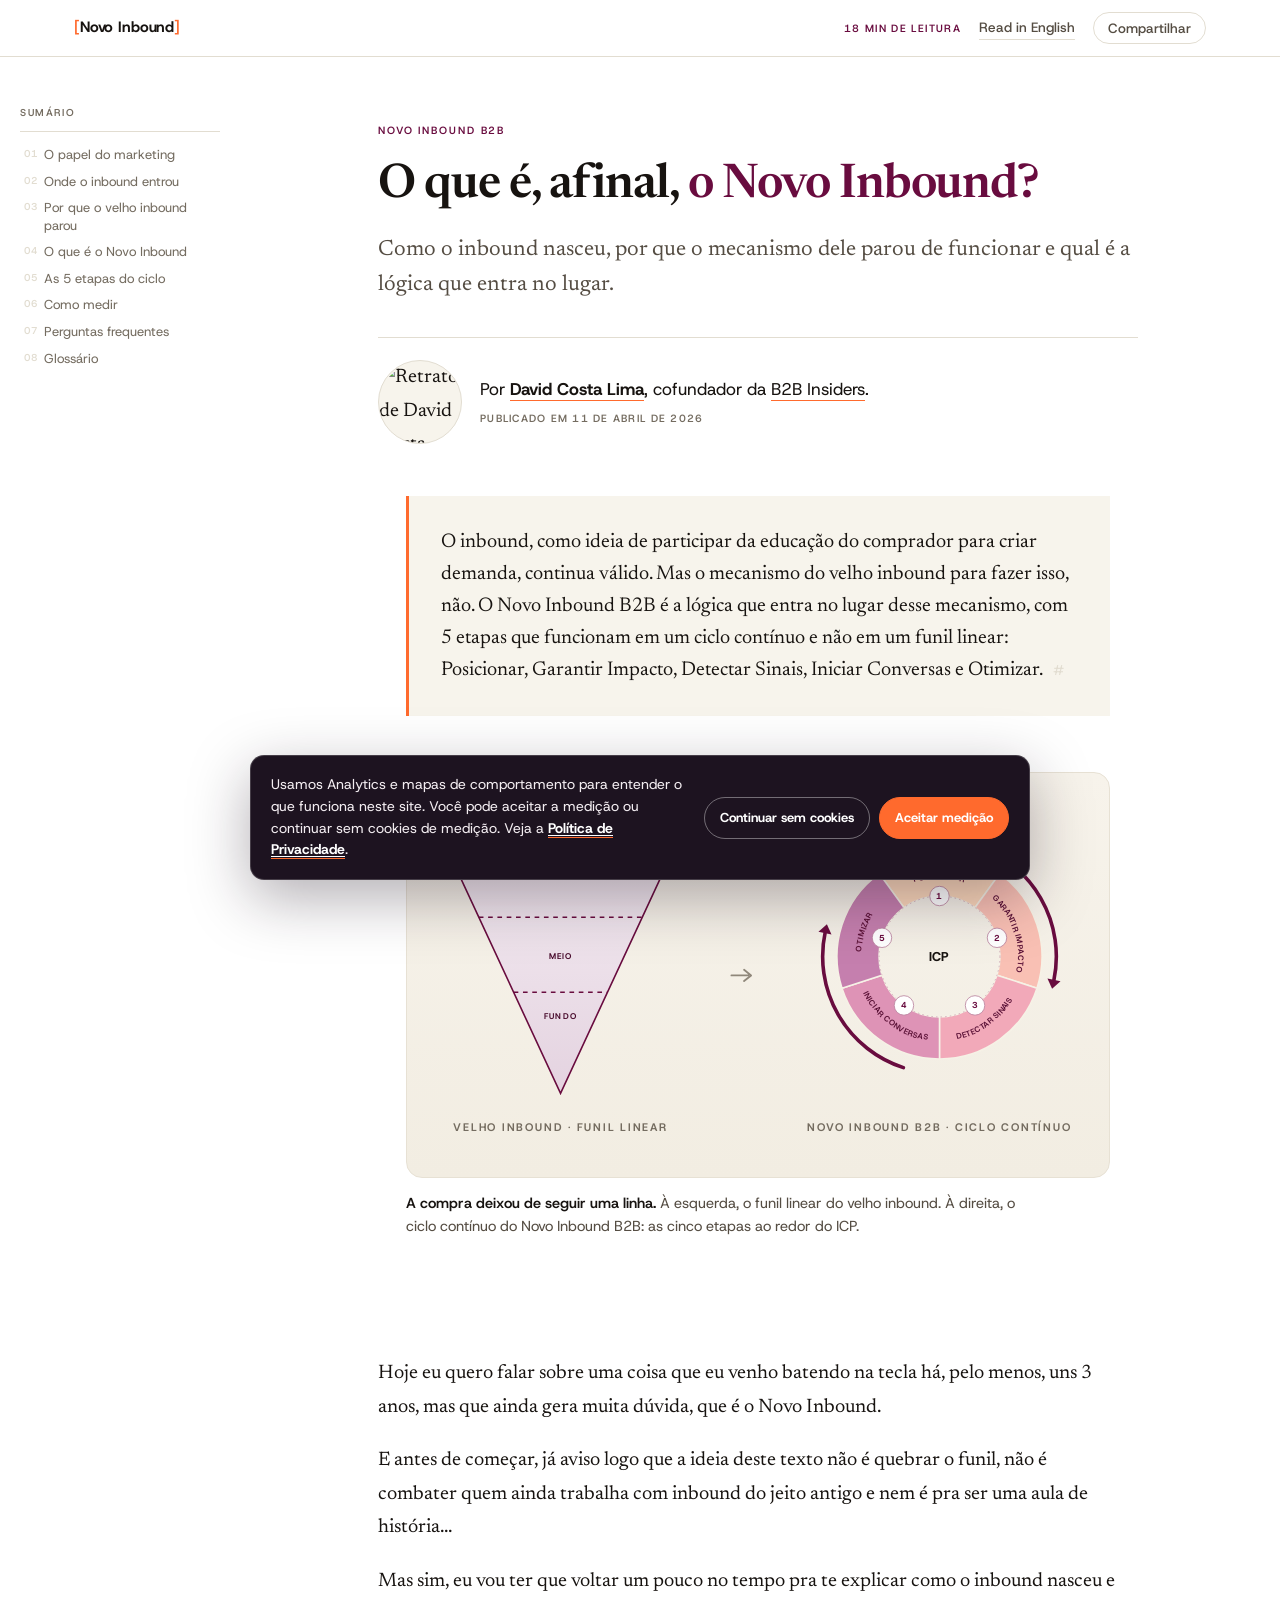
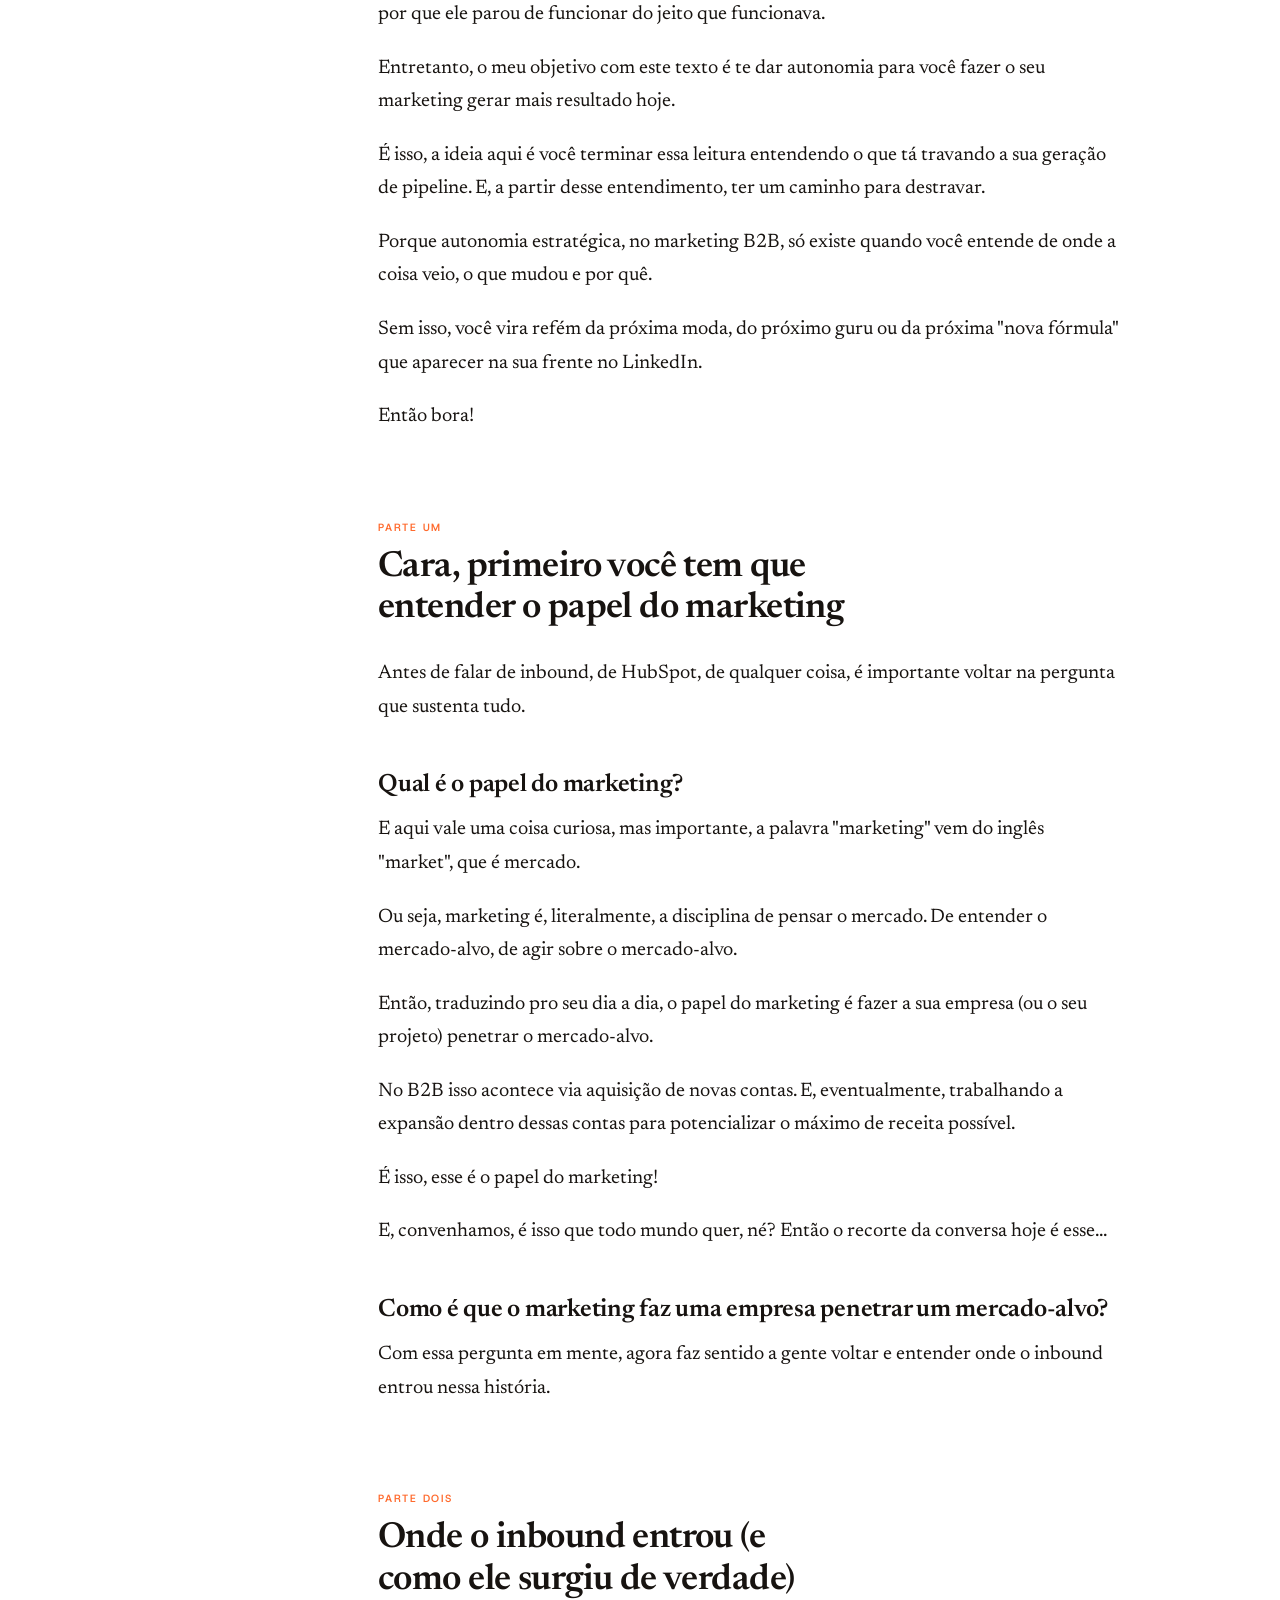
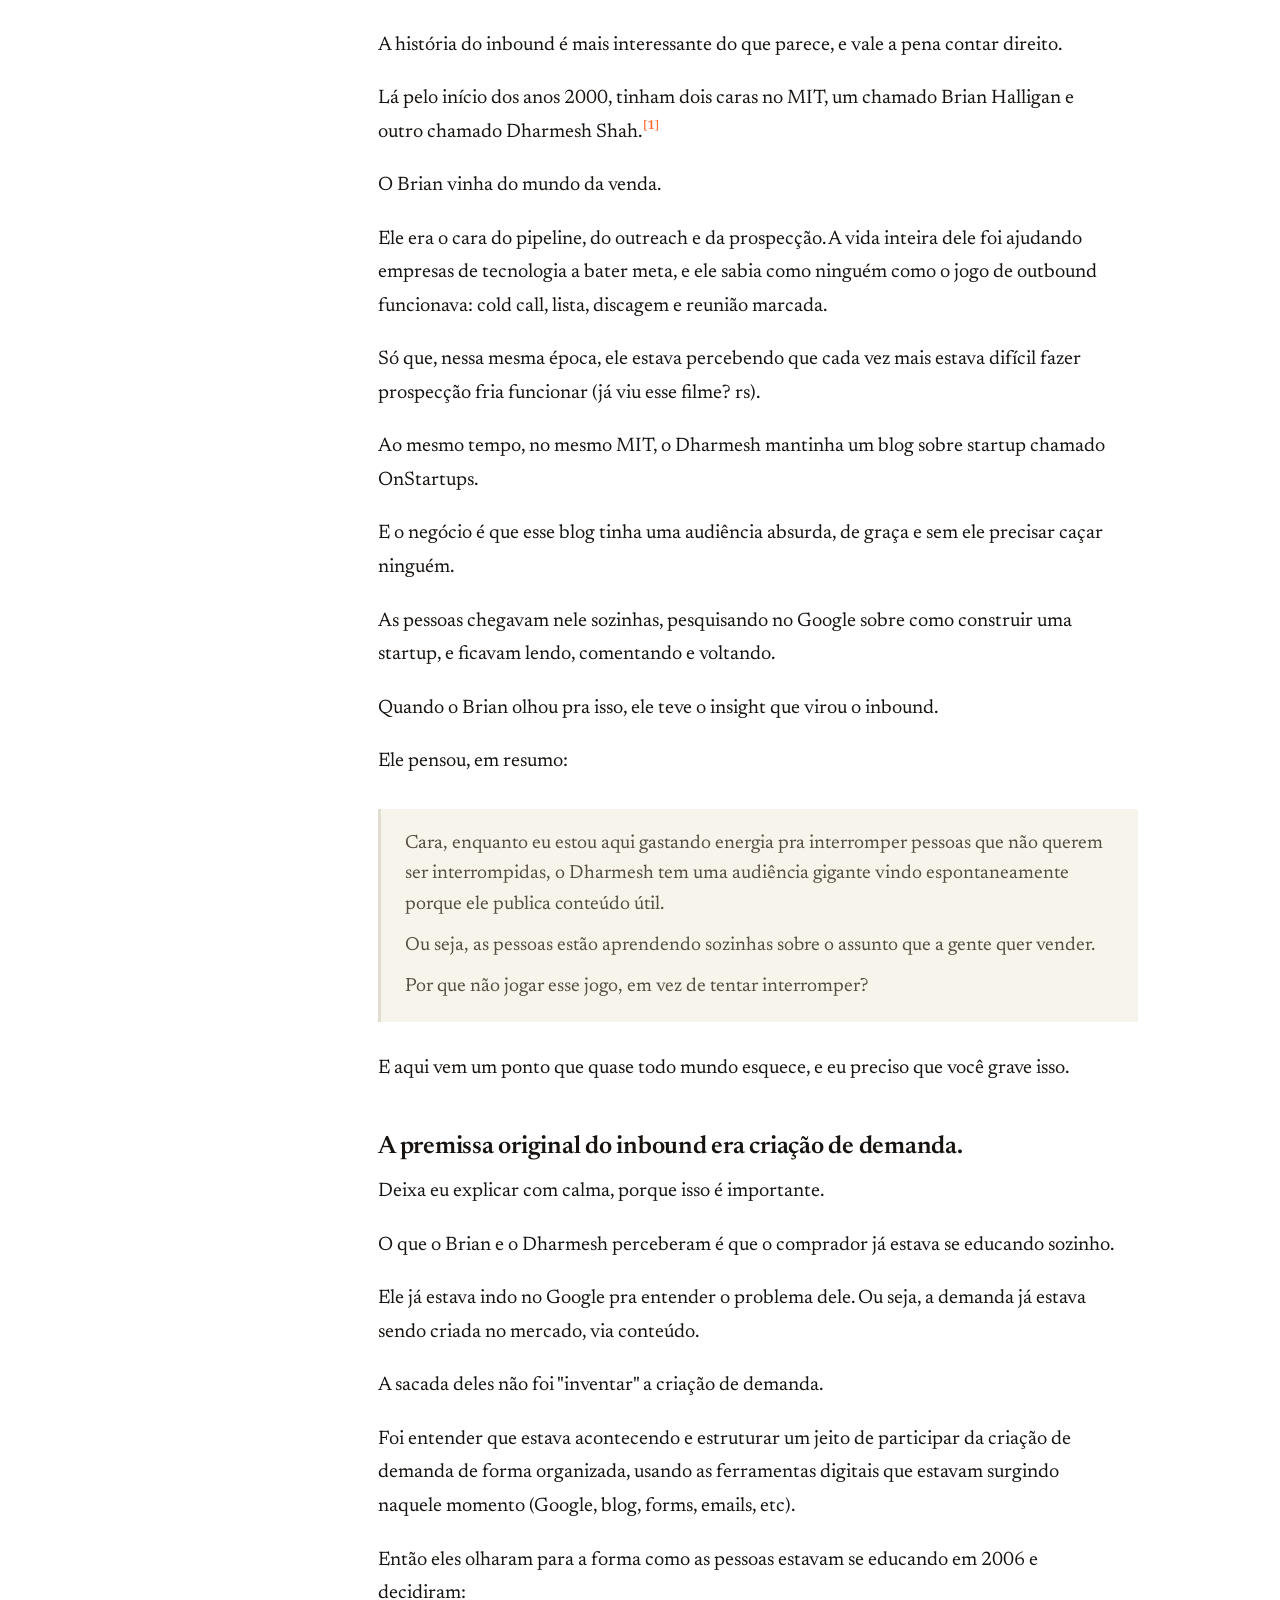
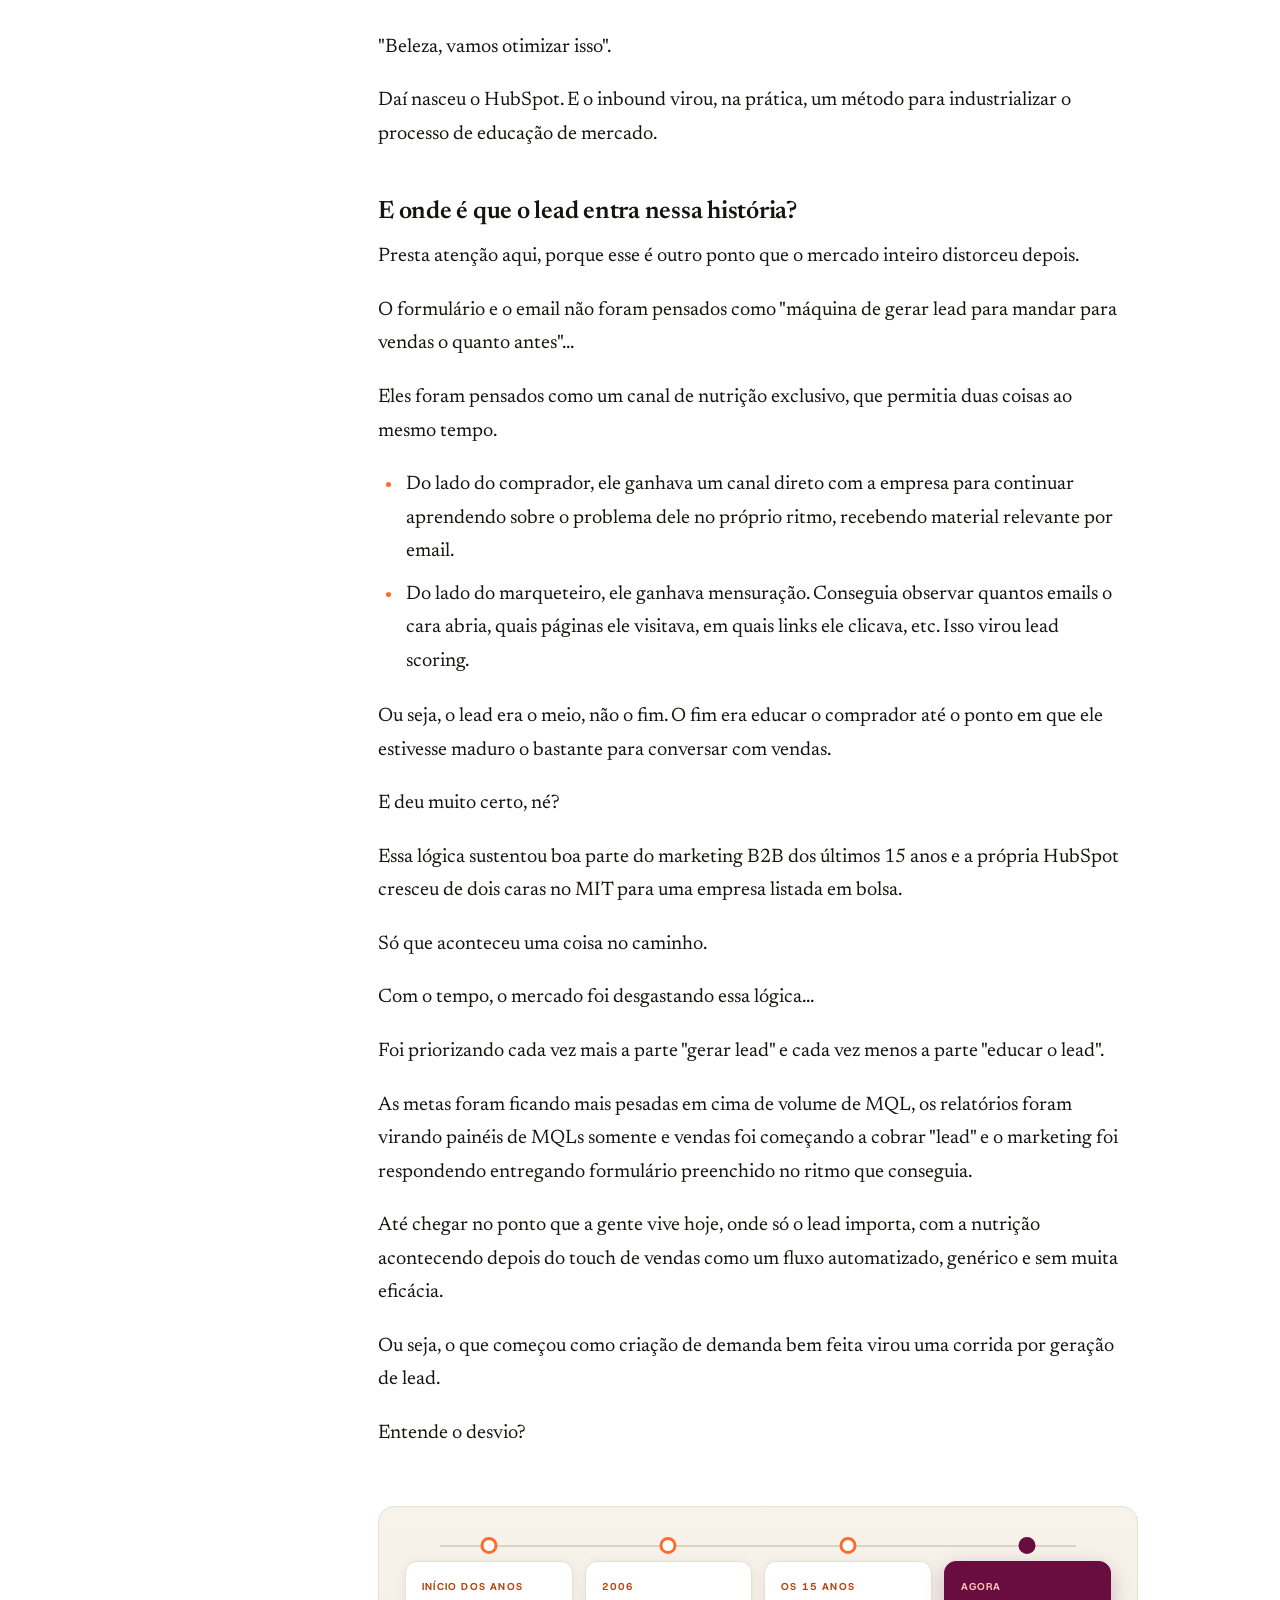
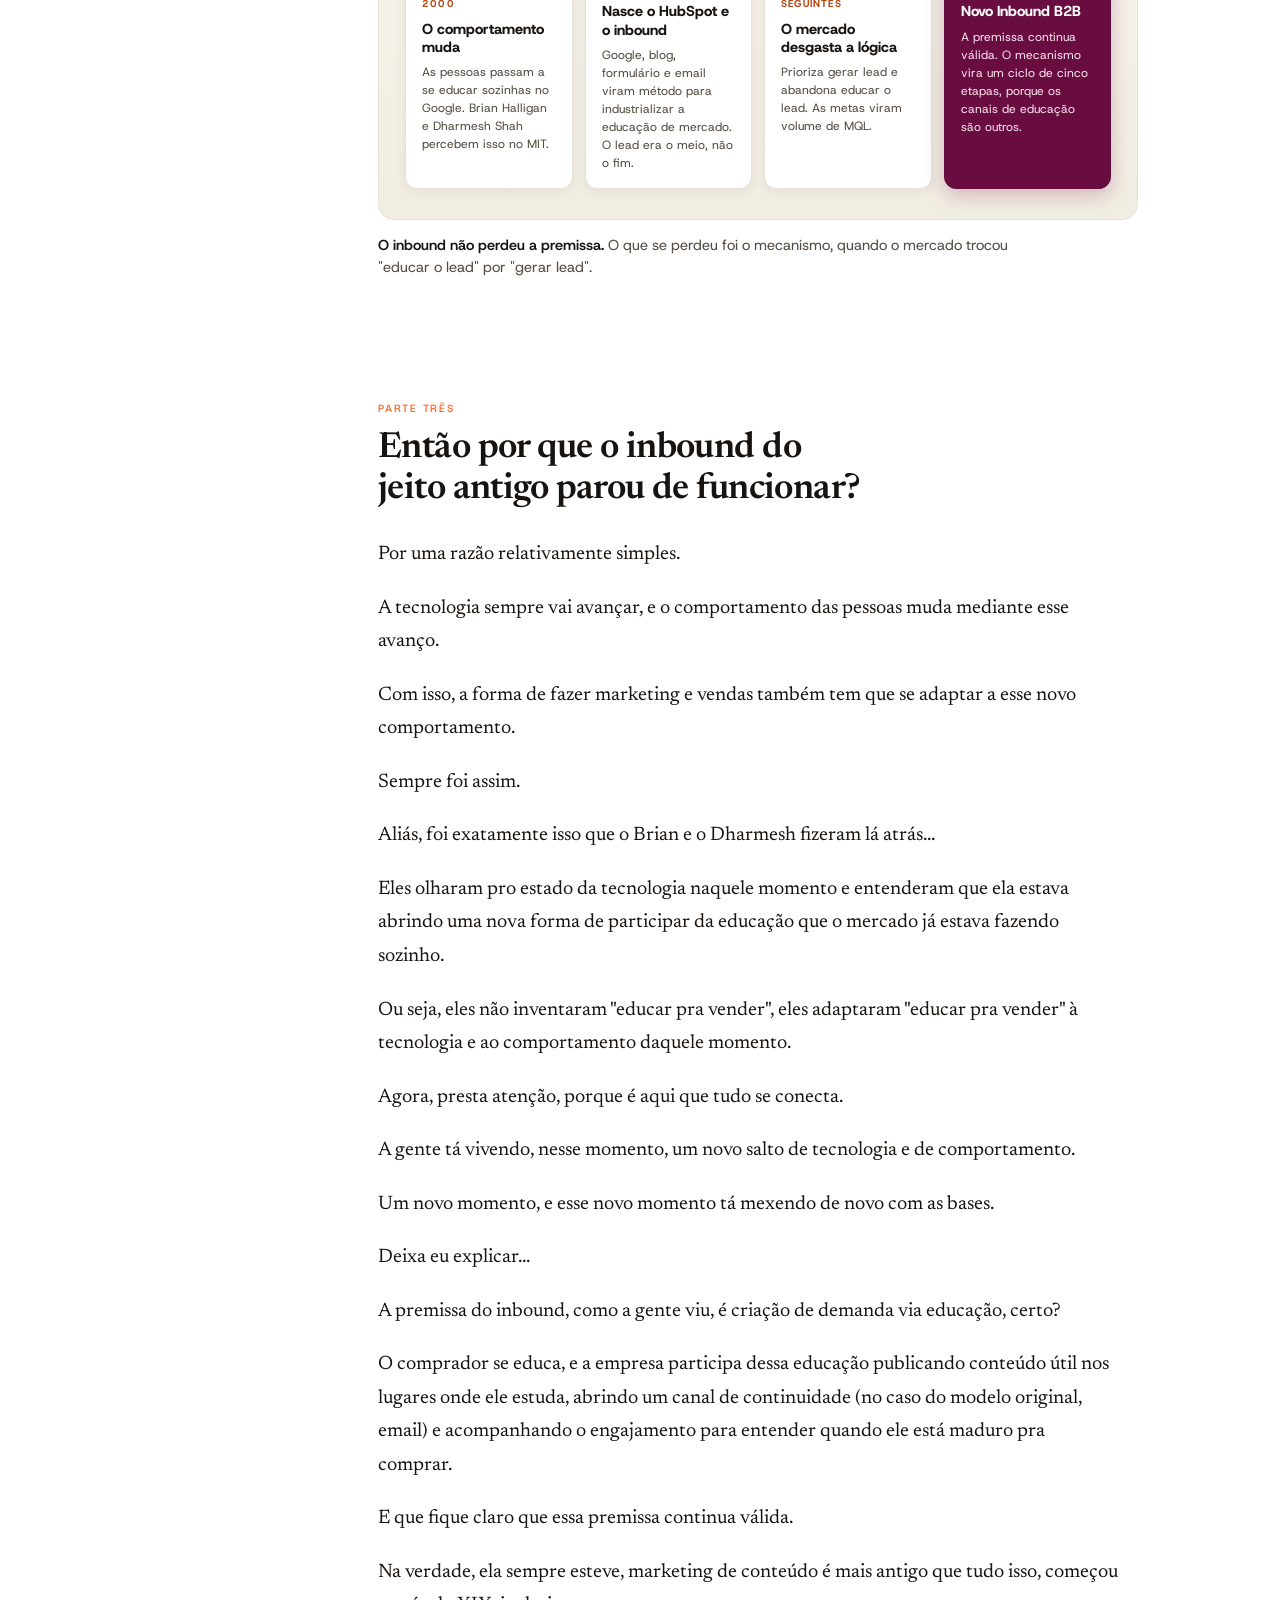
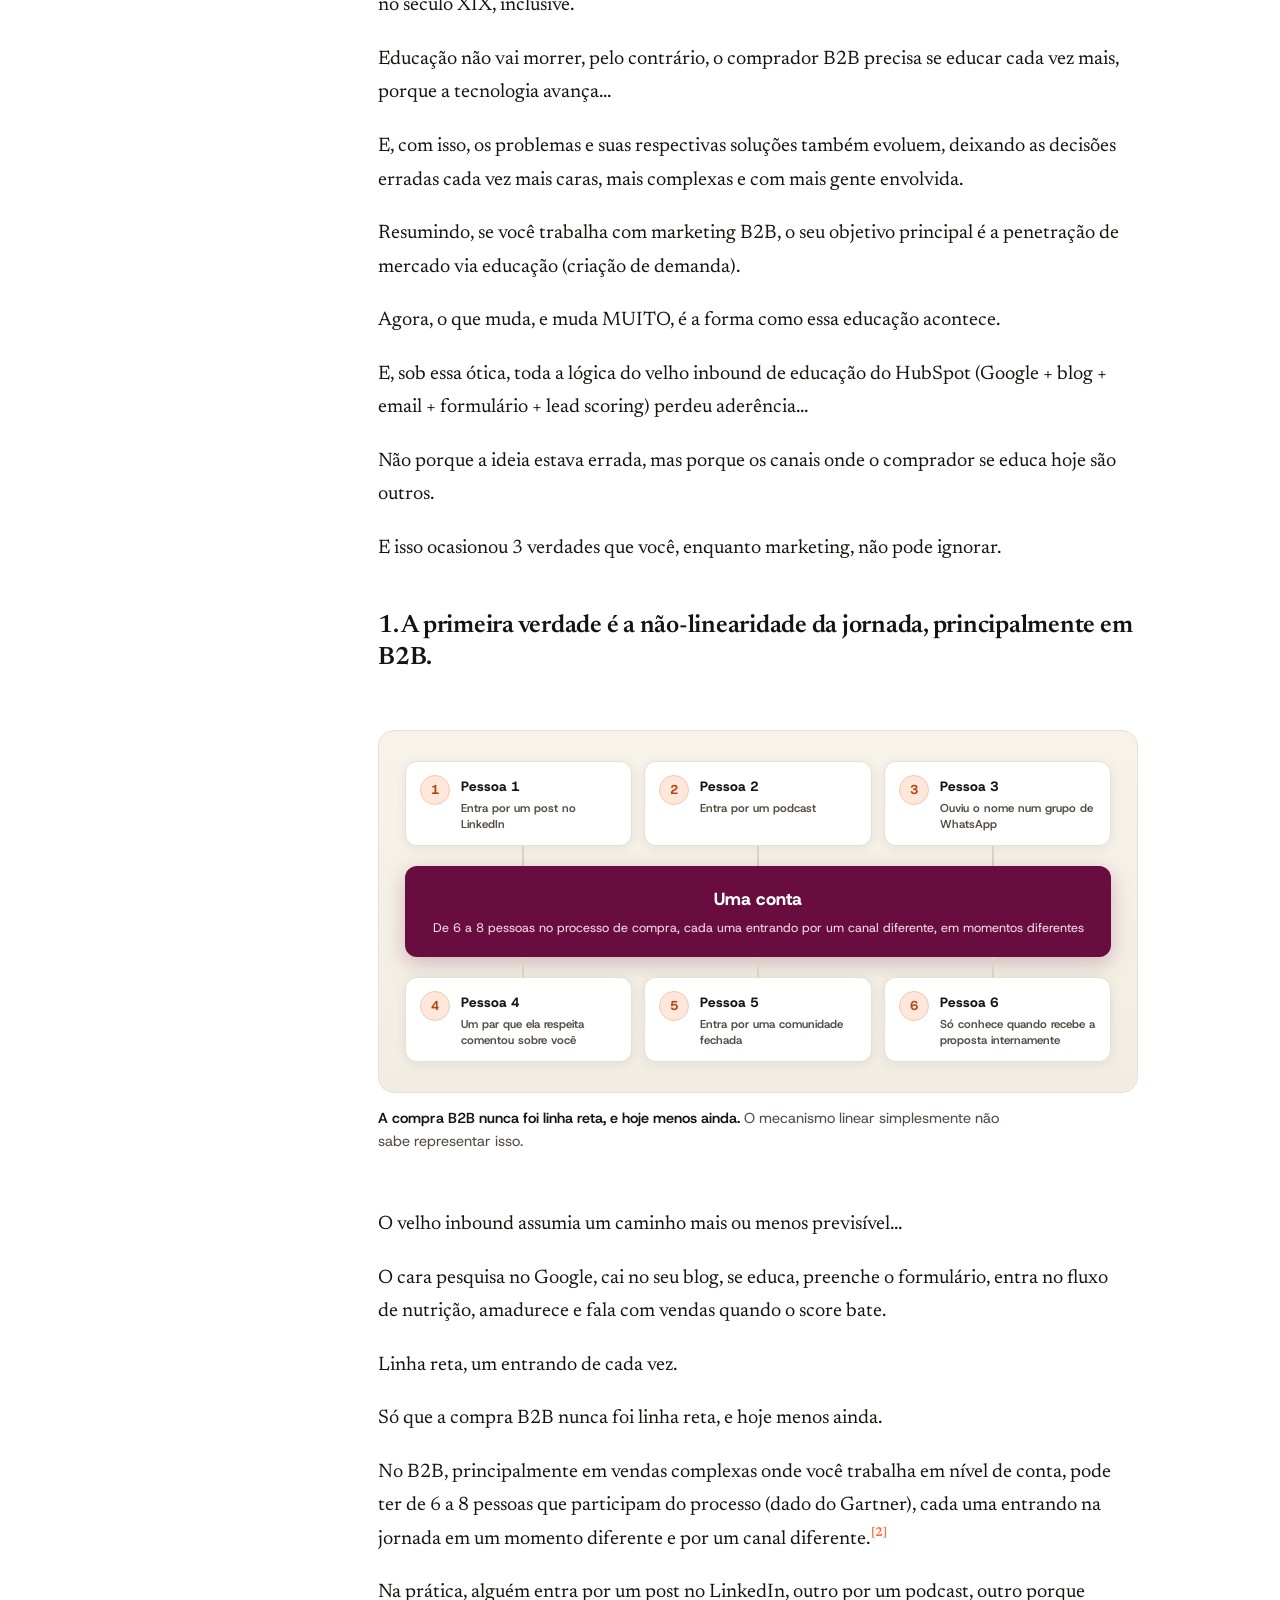
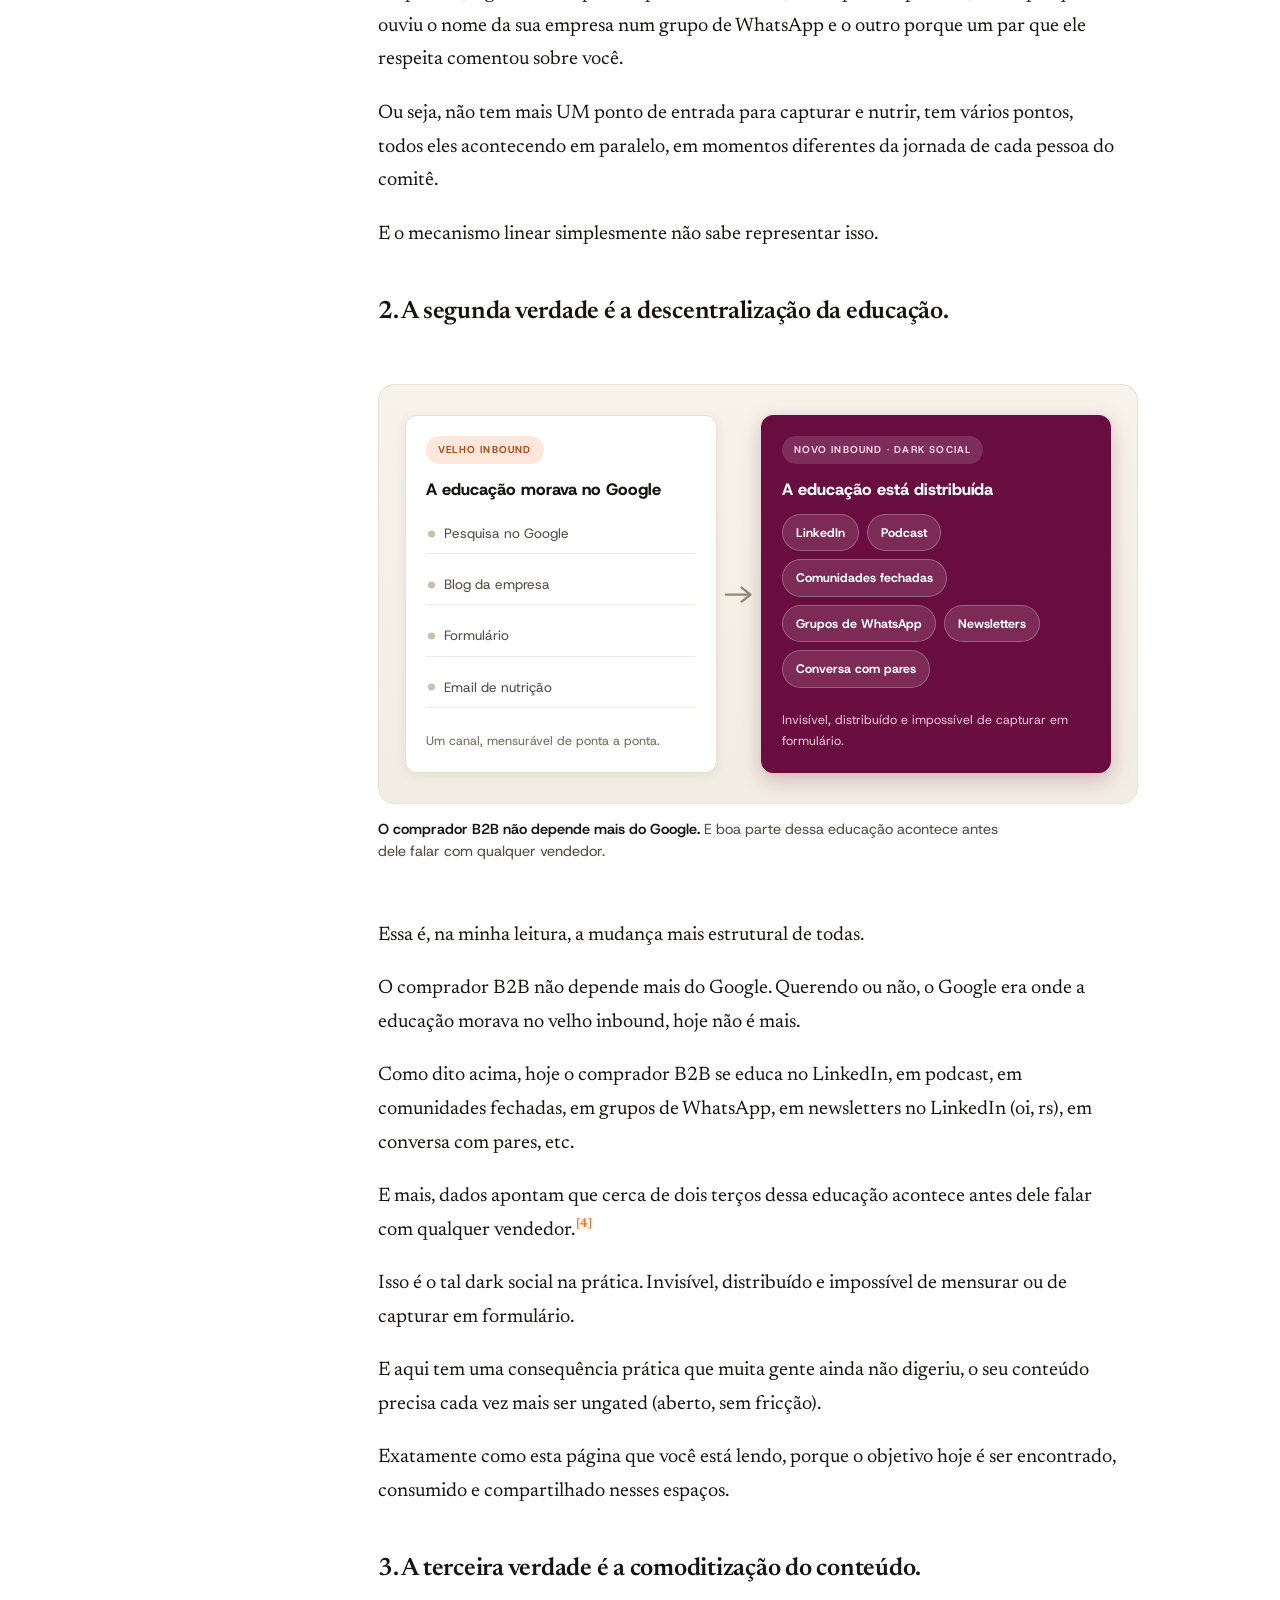
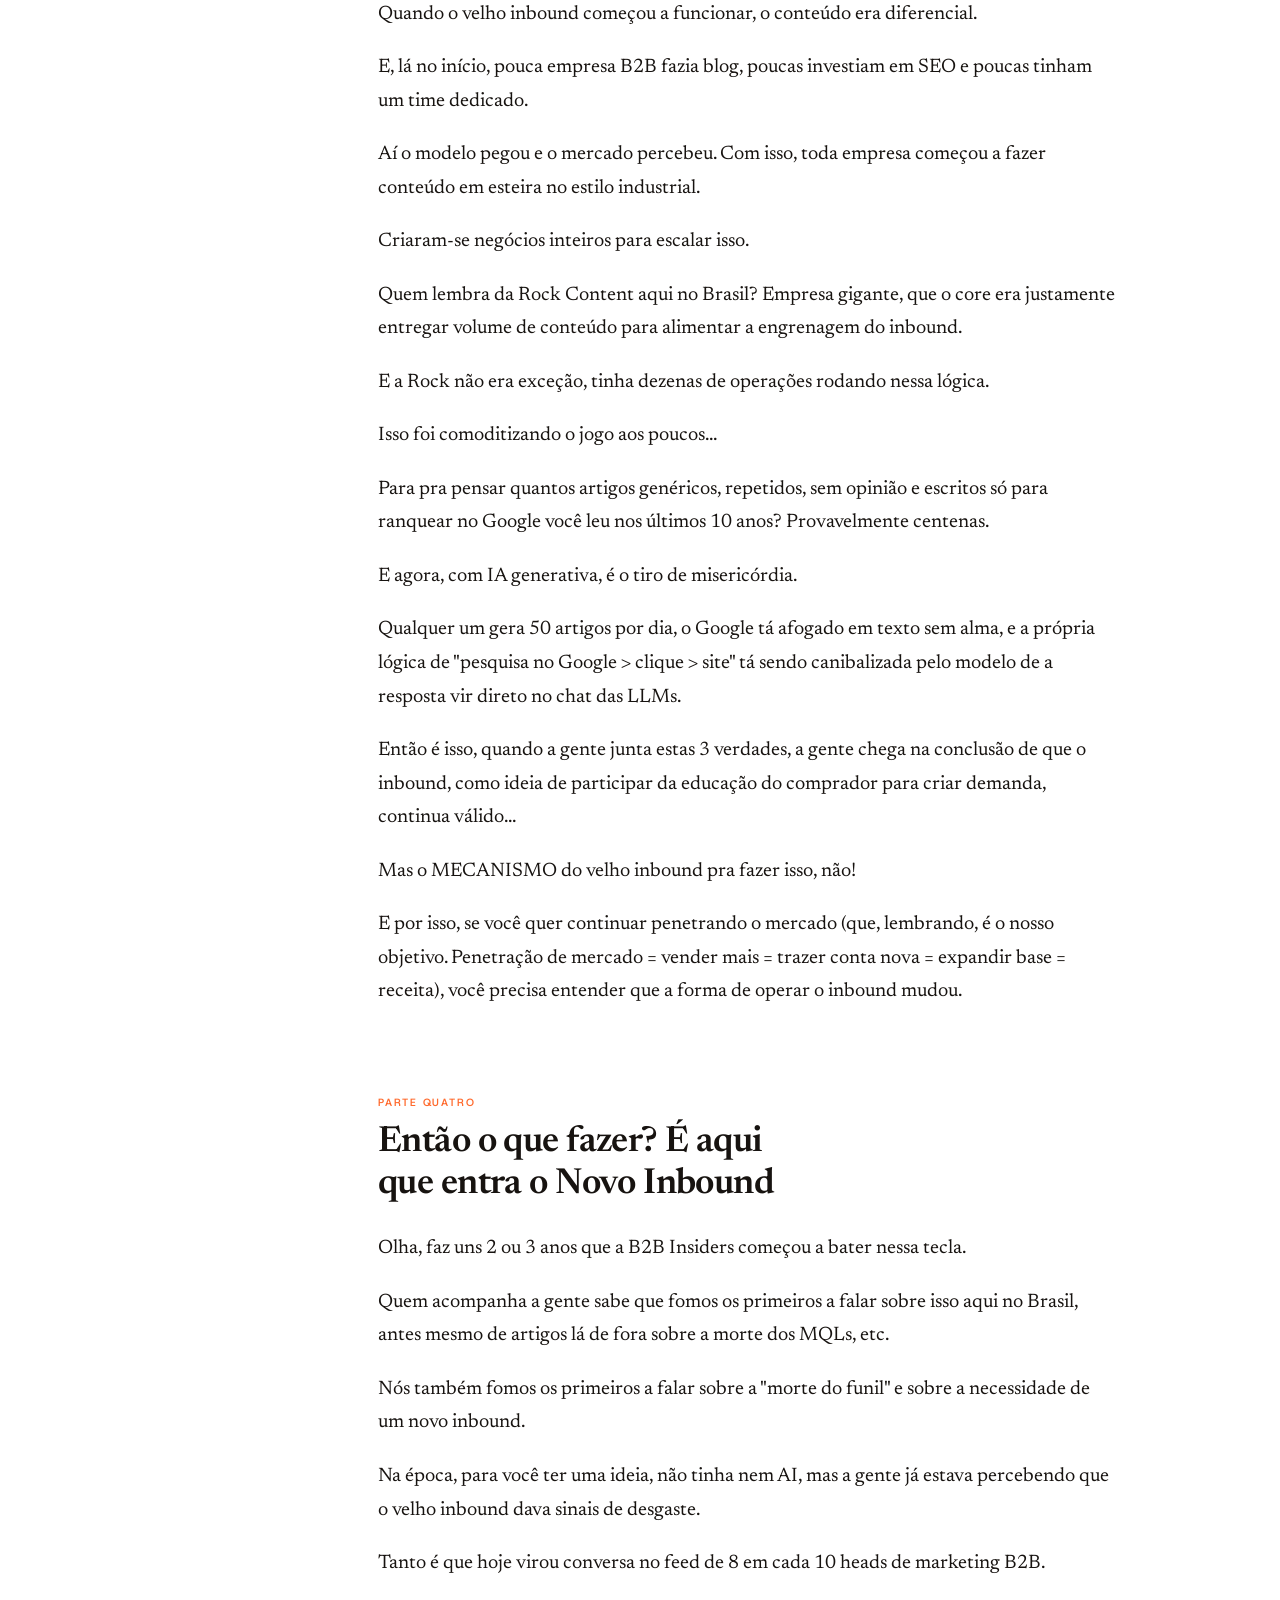
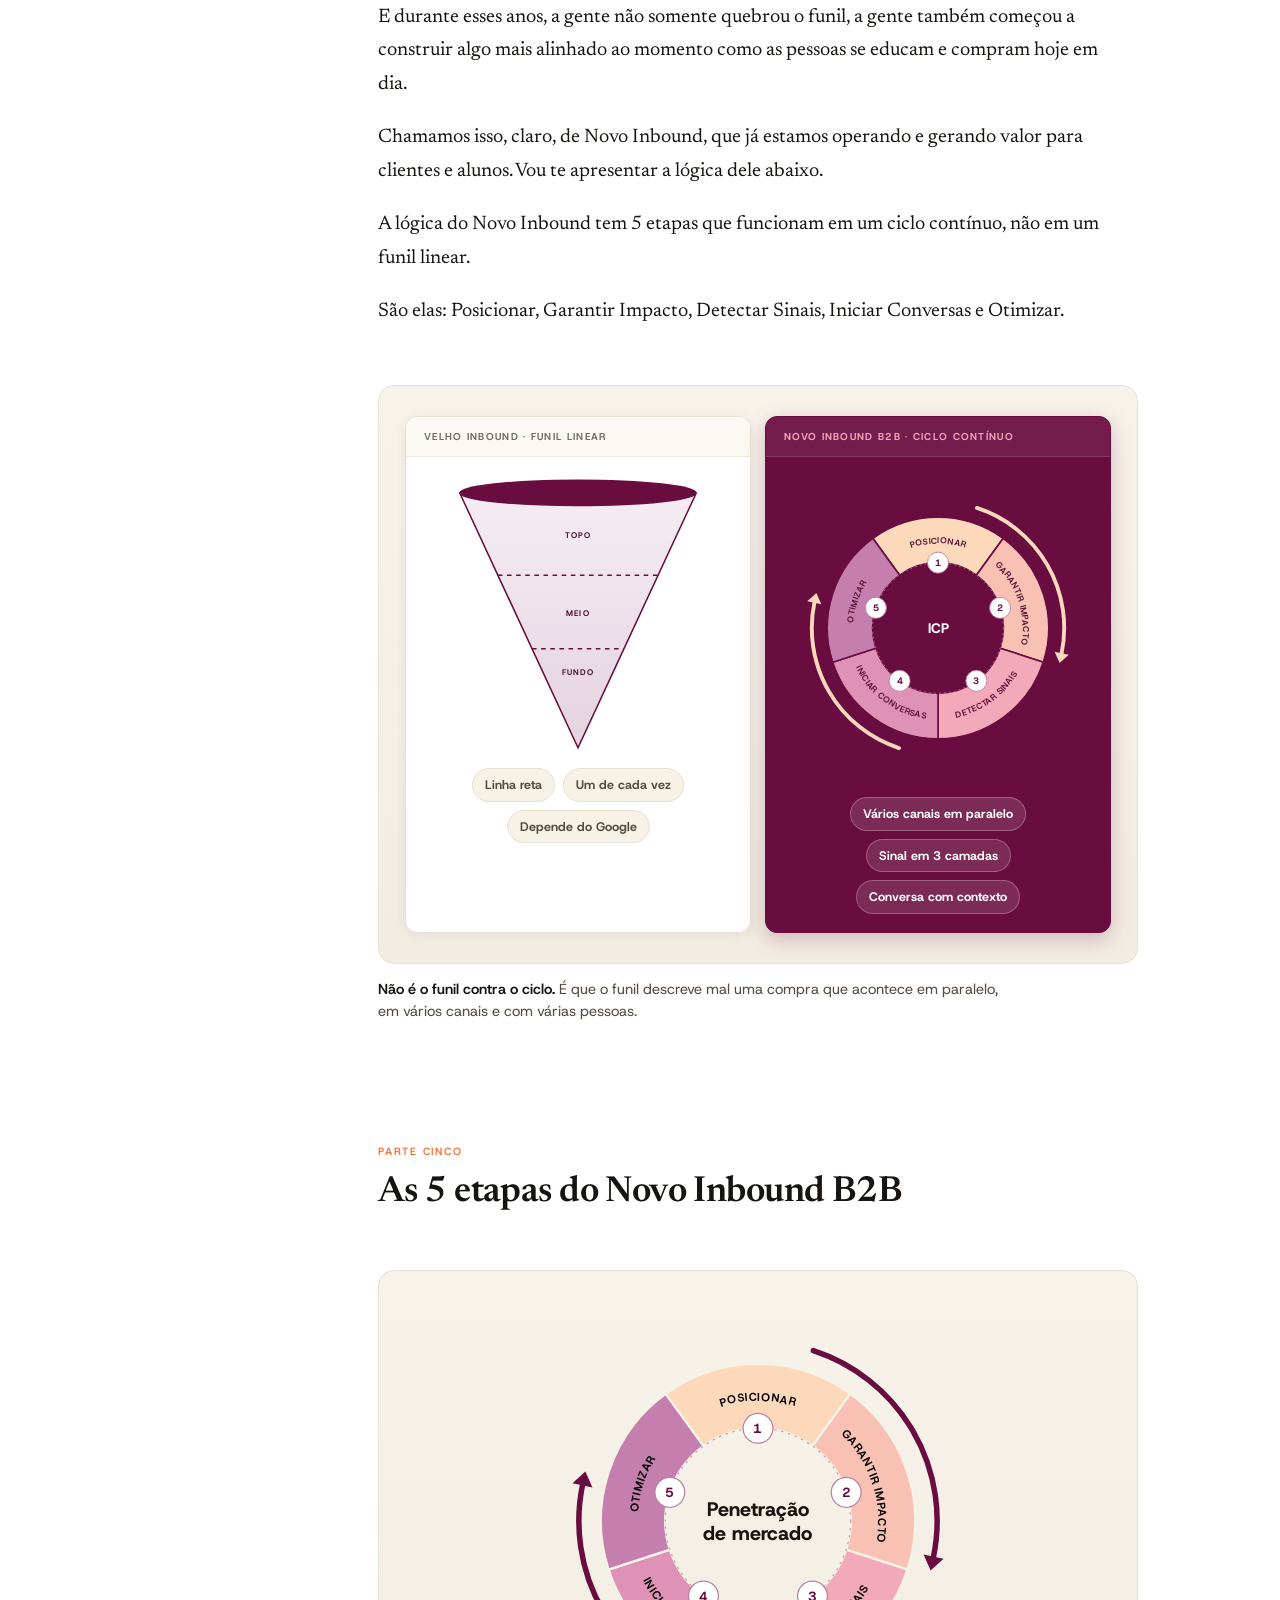
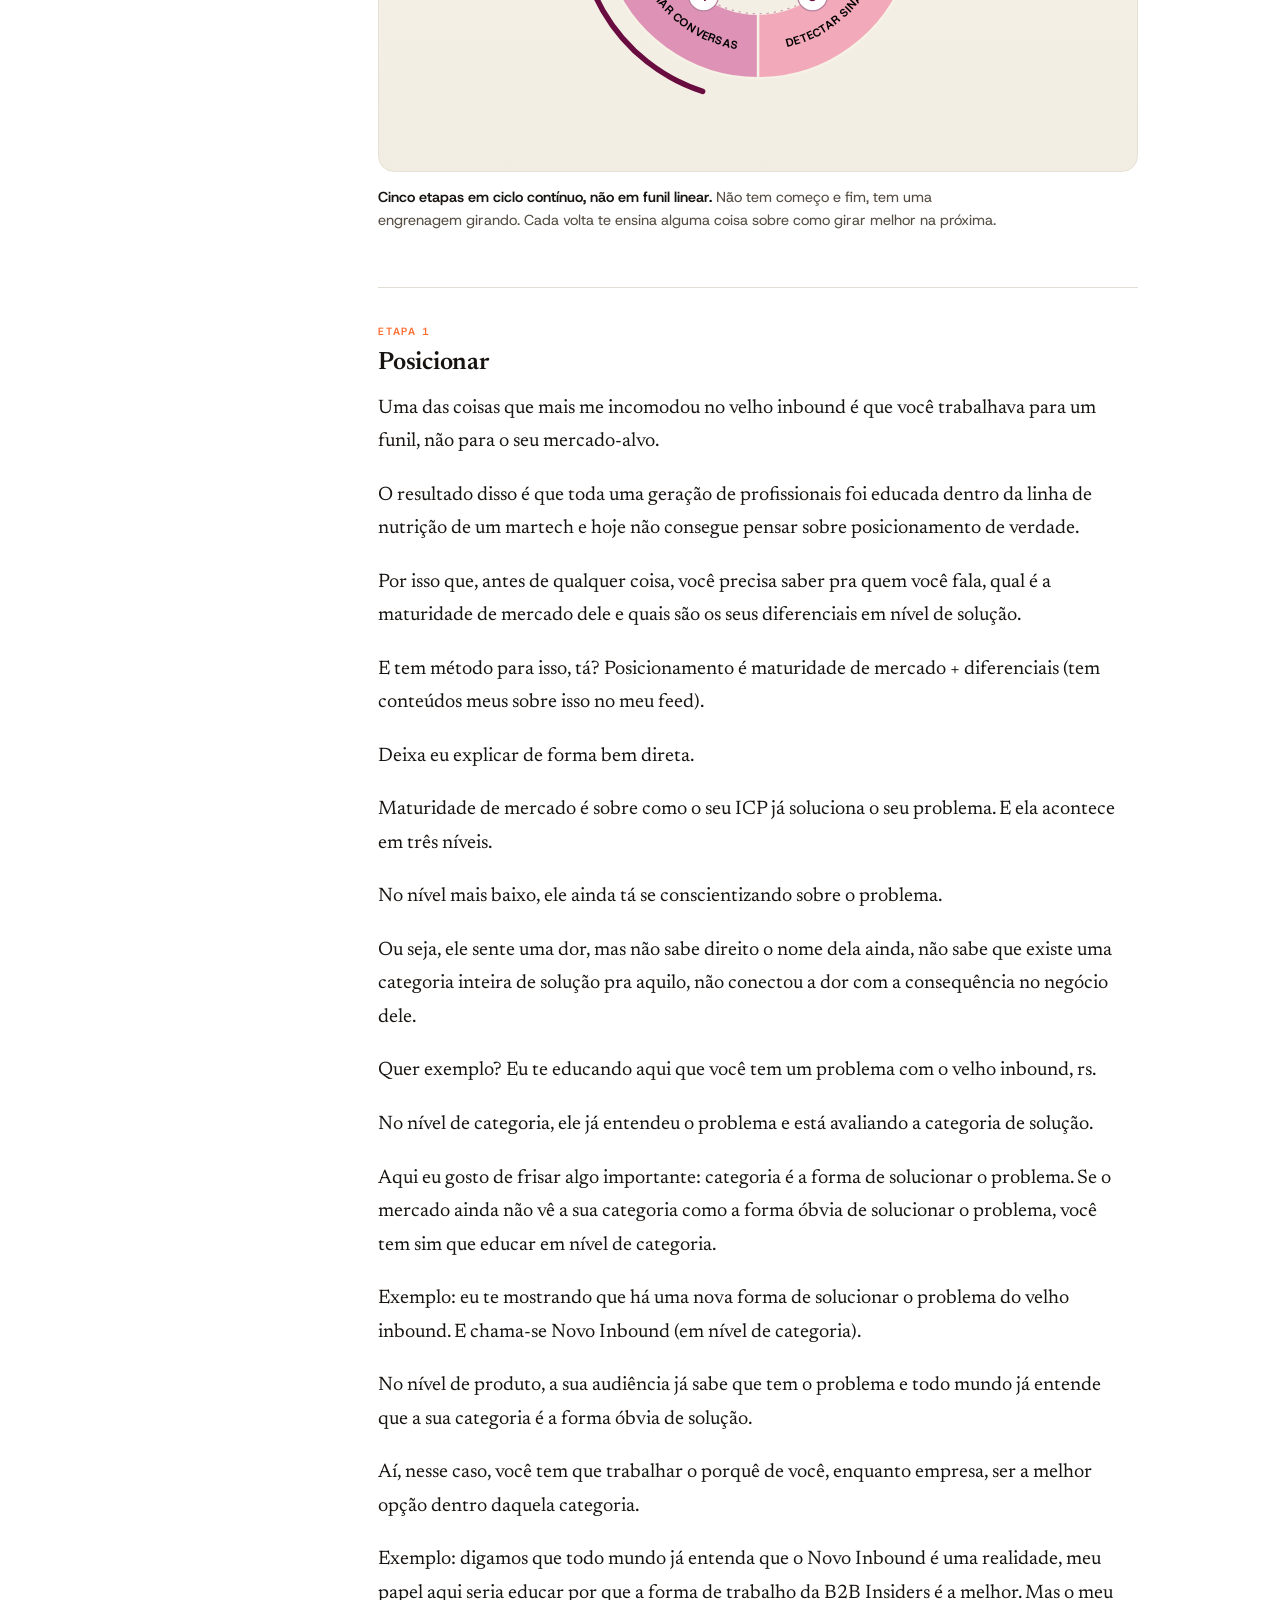
==== commit 510ceb83: "Instala Clarity e consentimento no Novo Inbound" ====
--- a/index.html
+++ b/index.html
@@ -40,14 +40,22 @@
 <script>
 window.dataLayer=window.dataLayer||[];
 function gtag(){dataLayer.push(arguments);}
+var nibConsent=localStorage.getItem('nib_analytics_consent_v1')==='granted'?'granted':'denied';
+gtag('consent','default',{analytics_storage:nibConsent,ad_storage:'denied',ad_user_data:'denied',ad_personalization:'denied',wait_for_update:500});
+gtag('set','ads_data_redaction',true);
 gtag('js',new Date());
 gtag('config','G-CRNRDWTCL9');
+</script>
+<!-- Microsoft Clarity -->
+<script>
+(function(c,l,a,r,i,t,y){c[a]=c[a]||function(){(c[a].q=c[a].q||[]).push(arguments)};t=l.createElement(r);t.async=1;t.src="https://www.clarity.ms/tag/"+i;y=l.getElementsByTagName(r)[0];y.parentNode.insertBefore(t,y);})(window,document,"clarity","script","xxkwrxup4x");
+window.clarity('consentv2',{ad_Storage:'denied',analytics_Storage:nibConsent});
 </script>
 <link href="/favicon.svg" rel="icon" type="image/svg+xml"/>
 <link href="https://fonts.googleapis.com" rel="preconnect"/>
 <link crossorigin="" href="https://fonts.gstatic.com" rel="preconnect"/>
 <link href="https://fonts.googleapis.com/css2?family=Host+Grotesk:ital,wght@0,400..800;1,400&amp;family=Newsreader:opsz,wght@6..72,600&amp;display=swap" rel="stylesheet"/>
-<link href="/nib.css?v=4" rel="stylesheet"/>
+<link href="/nib.css?v=5" rel="stylesheet"/>
 <style>h1{font-size:clamp(34px,5vw,48px)}.brk{width:auto!important;margin-left:0!important}</style>
 <script type="application/ld+json">{"@context":"https://schema.org","@graph":[{"@type":"Person","@id":"https://novoinbound.com.br/#david","name":"David Costa Lima","jobTitle":"Cofundador","url":"https://b2binsiders.com.br","image":"https://novoinbound.com.br/david-costa-lima.jpg","worksFor":{"@id":"https://novoinbound.com.br/#b2bi"},"knowsAbout":["Geração de demanda B2B","Inbound marketing","Posicionamento","Vendas complexas"],"sameAs":["https://www.linkedin.com/in/dacarjb/","https://b2binsiders.com.br"]},{"@type":"Organization","@id":"https://novoinbound.com.br/#b2bi","name":"B2B Insiders","url":"https://b2binsiders.com.br","description":"Escola e consultoria de geração de demanda para empresas B2B com vendas complexas.","founder":{"@id":"https://novoinbound.com.br/#david"},"sameAs":["https://www.linkedin.com/company/b2b-insiders/"]},{"@type":"CreativeWork","@id":"https://novoinbound.com.br/#nib","name":"Novo Inbound B2B","alternateName":"New Inbound B2B","url":"https://novoinbound.com.br/","description":"Metodologia proprietária do B2B Insiders que organiza a penetração de mercado num ciclo contínuo de cinco etapas: Posicionar, Garantir Impacto, Detectar Sinais, Iniciar Conversas e Otimizar.","creator":{"@id":"https://novoinbound.com.br/#b2bi"},"contributor":{"@id":"https://novoinbound.com.br/#david"},"inLanguage":["pt-BR","en"],"mainEntityOfPage":{"@id":"https://novoinbound.com.br/#page"}},{"@type":"WebSite","@id":"https://novoinbound.com.br/#site","url":"https://novoinbound.com.br/","name":"Novo Inbound B2B","inLanguage":["pt-BR","en"],"publisher":{"@id":"https://novoinbound.com.br/#b2bi"}},{"@type":"WebPage","@id":"https://novoinbound.com.br/#page","url":"https://novoinbound.com.br/","name":"O que é, afinal, o Novo Inbound?","isPartOf":{"@id":"https://novoinbound.com.br/#site"},"inLanguage":"pt-BR","datePublished":"2026-04-11","dateModified":"2026-08-02","about":{"@id":"https://novoinbound.com.br/#nib"},"primaryImageOfPage":{"@id":"https://novoinbound.com.br/#og"}},{"@type":"ImageObject","@id":"https://novoinbound.com.br/#og","url":"https://novoinbound.com.br/og-novo-inbound.png","width":1200,"height":630},{"@type":"Article","@id":"https://novoinbound.com.br/#article","headline":"O que é, afinal, o Novo Inbound?","description":"Como o inbound nasceu, por que o mecanismo dele parou de funcionar e qual é a lógica que entra no lugar.","inLanguage":"pt-BR","isPartOf":{"@id":"https://novoinbound.com.br/#site"},"mainEntityOfPage":{"@id":"https://novoinbound.com.br/#page"},"author":{"@id":"https://novoinbound.com.br/#david"},"creator":{"@id":"https://novoinbound.com.br/#david"},"publisher":{"@id":"https://novoinbound.com.br/#b2bi"},"workTranslation":{"@id":"https://novoinbound.com.br/en/#article"},"datePublished":"2026-04-11","dateModified":"2026-08-02","image":{"@id":"https://novoinbound.com.br/#og"},"wordCount":4579,"timeRequired":"PT18M","about":{"@id":"https://novoinbound.com.br/#nib"},"isAccessibleForFree":true,"keywords":["novo inbound","novo inbound b2b","geração de demanda b2b","inbound marketing b2b","funil de marketing","MQL","dark social","maturidade de mercado","comitê de compra"],"citation":[{"@type":"WebPage","name":"Our Story","url":"https://www.hubspot.com/our-story","publisher":{"@type":"Organization","name":"HubSpot"}},{"@type":"WebPage","name":"B2B Buying: How Top CSOs and CMOs Optimize the Journey","url":"https://www.gartner.com/en/sales/insights/b2b-buying-journey","publisher":{"@type":"Organization","name":"Gartner"}},{"@type":"WebPage","name":"The 95-5 Rule","url":"https://business.linkedin.com/marketing-solutions/b2b-institute/b2b-research/trends/95-5-rule","publisher":{"@type":"Organization","name":"LinkedIn B2B Institute"}},{"@type":"WebPage","name":"The B2B Buyer Experience Report","url":"https://6sense.com/science-of-b2b/2024-buyer-experience-report/","publisher":{"@type":"Organization","name":"6sense"}}],"encoding":{"@type":"MediaObject","encodingFormat":"text/markdown","contentUrl":"https://novoinbound.com.br/manifesto.md"}},{"@type":"FAQPage","@id":"https://novoinbound.com.br/#faq","inLanguage":"pt-BR","isPartOf":{"@id":"https://novoinbound.com.br/#page"},"mainEntity":[{"@type":"Question","@id":"https://novoinbound.com.br/#faq-o-que-e-novo-inbound","name":"O que é o Novo Inbound B2B?","acceptedAnswer":{"@type":"Answer","text":"O Novo Inbound B2B é metodologia proprietária do B2B Insiders. A lógica dele tem 5 etapas que funcionam em um ciclo contínuo, não em um funil linear: 1. Posicionar 2. Garantir Impacto 3. Detectar Sinais 4. Iniciar Conversas 5. Otimizar Ele mantém a premissa original do inbound, que é criação de demanda via educação, e troca o mecanismo, porque os canais onde o comprador se educa hoje são outros."}},{"@type":"Question","@id":"https://novoinbound.com.br/#faq-inbound-morreu","name":"O inbound marketing morreu?","acceptedAnswer":{"@type":"Answer","text":"Não. O inbound, como ideia de participar da educação do comprador para criar demanda, continua válido. Mas o mecanismo do velho inbound pra fazer isso, não. Google, blog, email, formulário e lead scoring perderam aderência, não porque a ideia estava errada, mas porque os canais onde o comprador se educa hoje são outros."}},{"@type":"Question","@id":"https://novoinbound.com.br/#faq-papel-do-marketing","name":"Qual é o papel do marketing?","acceptedAnswer":{"@type":"Answer","text":"A palavra marketing vem do inglês market, que é mercado. Marketing é, literalmente, a disciplina de pensar o mercado. Traduzindo pro dia a dia, o papel do marketing é fazer a sua empresa penetrar o mercado-alvo. No B2B isso acontece via aquisição de novas contas e, eventualmente, via expansão dentro dessas contas."}},{"@type":"Question","@id":"https://novoinbound.com.br/#faq-por-que-parou","name":"Por que o inbound do jeito antigo parou de funcionar?","acceptedAnswer":{"@type":"Answer","text":"Por três verdades que mudaram o jogo. 1. A não-linearidade da jornada. 2. A descentralização da educação, que saiu do Google e foi para o LinkedIn, podcast, comunidades e grupos de WhatsApp. 3. A comoditização do conteúdo, que a IA generativa acelerou."}},{"@type":"Question","@id":"https://novoinbound.com.br/#faq-quantas-pessoas-compra-b2b","name":"Quantas pessoas participam de uma compra B2B?","acceptedAnswer":{"@type":"Answer","text":"Em vendas complexas, onde você trabalha em nível de conta, pode ter de 6 a 8 pessoas participando do processo, segundo o Gartner. Cada uma entra na jornada em um momento diferente e por um canal diferente. Não tem mais um ponto de entrada para capturar e nutrir."}},{"@type":"Question","@id":"https://novoinbound.com.br/#faq-dark-social","name":"O que é dark social?","acceptedAnswer":{"@type":"Answer","text":"É onde a educação do comprador B2B acontece hoje e a empresa não consegue observar: LinkedIn, podcast, comunidades fechadas, grupos de WhatsApp, newsletters e conversa com pares. Invisível, distribuído e impossível de mensurar ou de capturar em formulário. É por isso que o conteúdo precisa cada vez mais ser ungated, ou seja, aberto e sem fricção."}},{"@type":"Question","@id":"https://novoinbound.com.br/#faq-maturidade-de-mercado","name":"O que é maturidade de mercado?","acceptedAnswer":{"@type":"Answer","text":"É sobre como o seu ICP já soluciona o seu problema, e acontece em três níveis. 1. Problema: ele sente a dor mas não sabe o nome dela. 2. Categoria: já entendeu o problema e avalia a forma de solucionar. 3. Produto: já sabe que tem o problema e entende a categoria, então a disputa é entre fornecedores. Saber em qual nível o seu mercado-alvo está muda a mensagem, o conteúdo, o canal, o ritmo e pode até mudar a oferta."}},{"@type":"Question","@id":"https://novoinbound.com.br/#faq-camadas-de-metrica","name":"O que são métricas invisíveis, visíveis e de intenção?","acceptedAnswer":{"@type":"Answer","text":"São as três camadas de métrica do Novo Inbound B2B, separadas por uma pergunta simples: o que eu sei sobre quem gerou esse sinal? 1. Invisível: você mede o sinal mas não sabe quem é a pessoa, como play de podcast e impressão de post. 2. Visível: o comportamento te diz o nome dela, como curtida e comentário. 3. De intenção: ela te entrega o contato de forma espontânea."}},{"@type":"Question","@id":"https://novoinbound.com.br/#faq-mql","name":"O MQL morreu?","acceptedAnswer":{"@type":"Answer","text":"O que morreu foi a corrida por volume de MQL, que fez o marketing priorizar gerar lead e abandonar educar o lead. A métrica de intenção alta, que é pedido de demo ou contato comercial, é mais próxima do MQL, mas com uma diferença importante: aqui a pessoa pediu, não foi o marketing que graduou ela num score."}},{"@type":"Question","@id":"https://novoinbound.com.br/#faq-criacao-captura","name":"Qual a diferença entre criação e captura de demanda?","acceptedAnswer":{"@type":"Answer","text":"Criação de demanda acontece no Garantir Impacto, quando você ocupa espaço no dark social do comprador e constrói awareness, consideração e confiança. Captura de demanda acontece no Iniciar Conversas. A ponte entre as duas, que em 2006 era o lead nutrido por email até amadurecer, hoje tem que ser construída em cima dos sinais reais que o ICP deixa pelo caminho."}},{"@type":"Question","@id":"https://novoinbound.com.br/#faq-o-que-e-inbound-marketing","name":"O que é Inbound Marketing?","acceptedAnswer":{"@type":"Answer","text":"É a estratégia criada em 2006 por Brian Halligan e Dharmesh Shah, os fundadores do HubSpot, para atrair o comprador por meio de conteúdo útil em vez de interromper ele com propaganda. A premissa é participar da educação de quem tem o problema, para ser lembrado quando o momento de compra chegar. Essa premissa continua válida. O que envelheceu foi o mecanismo de Google, blog, formulário e email, porque o comprador B2B passou a se educar em outros canais. É essa atualização que esta página descreve."}},{"@type":"Question","@id":"https://novoinbound.com.br/#faq-4-etapas-inbound-marketing","name":"Quais são as 4 etapas do Inbound Marketing?","acceptedAnswer":{"@type":"Answer","text":"No desenho clássico do HubSpot, as quatro etapas são: 1. Atrair visitantes com conteúdo. 2. Converter o visitante em lead pelo formulário. 3. Fechar a venda com nutrição. 4. Encantar o cliente para gerar recomendação. Esse desenho assume que a jornada é linear e que o formulário é a porta de entrada. Em vendas complexas B2B as duas premissas deixaram de valer, e é por isso que o ciclo do Novo Inbound B2B trabalha com outras cinco etapas: Posicionar, Garantir Impacto, Detectar Sinais, Iniciar Conversas e Otimizar."}},{"@type":"Question","@id":"https://novoinbound.com.br/#faq-3-etapas-funil-marketing","name":"Quais são as 3 etapas de um funil de marketing?","acceptedAnswer":{"@type":"Answer","text":"O funil clássico divide a jornada em topo, meio e fundo. 1. Topo: a pessoa descobre que tem um problema. 2. Meio: ela avalia as formas de resolver. 3. Fundo: ela decide com quem resolver. A divisão ainda ajuda a organizar conteúdo, mas como retrato da compra B2B ela envelheceu, porque as pessoas do comitê entram na jornada em momentos e canais diferentes e ninguém desce em linha reta. É por isso que o Novo Inbound B2B trabalha um ciclo contínuo, e não um funil."}},{"@type":"Question","@id":"https://novoinbound.com.br/#faq-4-etapas-funil-vendas","name":"Quais são as 4 etapas do funil de vendas?","acceptedAnswer":{"@type":"Answer","text":"No desenho mais comum: 1. Prospecção 2. Qualificação 3. Proposta 4. Fechamento Há quem resuma em 3 fases, juntando qualificação e proposta numa etapa de avaliação, e quem estique para 5 ou 7, mas a lógica é sempre a mesma: o negócio avança por estágios até fechar. Como ferramenta de gestão de pipeline, o funil de vendas continua útil. O que mudou foi o que entra nele: em vez de MQL graduado por score, conversa iniciada com contexto, construída em cima de sinal real do ICP."}},{"@type":"Question","@id":"https://novoinbound.com.br/#faq-o-que-e-marketing-b2b","name":"O que é marketing B2B?","acceptedAnswer":{"@type":"Answer","text":"É o marketing de empresa que vende para outra empresa. A diferença para o B2C não é cosmética, porque no B2B a decisão é coletiva, o ciclo é mais longo e o ticket é maior, e isso muda canal, mensagem e métrica. E B2B não é um bloco único. Quanto maior o ticket e mais complexa a venda, menos a compra se parece com um clique e mais se parece com um projeto. É para esse cenário de vendas complexas que o Novo Inbound B2B foi desenhado."}},{"@type":"Question","@id":"https://novoinbound.com.br/#faq-b2b-em-compras","name":"O que é B2B em compras?","acceptedAnswer":{"@type":"Answer","text":"B2B é a sigla de business to business, a transação em que quem compra e quem vende são empresas. Em compras, o termo diferencia a aquisição corporativa, que envolve requisitos, orçamento e aprovação de mais de uma área, da compra de consumidor final. É essa estrutura de aprovação que torna a venda complexa, porque cada área envolvida tem uma dor e um poder de veto diferentes, e é ela que o funil linear não consegue descrever."}},{"@type":"Question","@id":"https://novoinbound.com.br/#faq-etapas-compra-b2b","name":"Quais são as etapas do processo de compra B2B?","acceptedAnswer":{"@type":"Answer","text":"O Gartner mapeia seis trabalhos que o comprador precisa completar: 1. Identificar o problema 2. Explorar soluções 3. Construir requisitos 4. Selecionar o fornecedor 5. Validar a escolha 6. Criar consenso interno O ponto que muda o jogo é que esses trabalhos não acontecem em sequência. O comitê revisita cada um deles várias vezes, em canais que a empresa não enxerga, e é por isso que o ciclo de vendas complexo leva meses e o vendedor entra tarde na história."}},{"@type":"Question","@id":"https://novoinbound.com.br/#faq-geracao-de-demanda","name":"O que é geração de demanda?","acceptedAnswer":{"@type":"Answer","text":"Geração de demanda é a disciplina que trabalha a demanda de ponta a ponta, em quatro movimentos que rodam em paralelo: 1. Criar demanda educando quem ainda não está comprando. 2. Capturar quem entrou em busca ativa. 3. Converter a demanda em receita. 4. Expandir dentro das contas que viraram cliente. A diferença para a geração de leads está no escopo. Gerar lead é uma tática de captura, enquanto gerar demanda inclui educar a grande maioria do mercado que ainda não está em momento de compra, e é nessa parte que a maior parte das operações B2B falha."}},{"@type":"Question","@id":"https://novoinbound.com.br/#faq-demanda-b2b","name":"O que é demanda B2B?","acceptedAnswer":{"@type":"Answer","text":"É a disposição de empresas de investir numa solução para um problema de negócio. A régua mais útil para ler essa demanda é a regra 95/5, do Ehrenberg-Bass Institute: em um dado momento, cerca de 5% do mercado está comprando ativamente, e os outros 95% só vão entrar em momento de compra no futuro. Quem disputa apenas os 5% briga por preço com todos os concorrentes ao mesmo tempo. Quem educa os 95% chega na compra futura como a opção considerada primeiro."}},{"@type":"Question","@id":"https://novoinbound.com.br/#faq-sigla-mql","name":"O que significa a sigla MQL?","acceptedAnswer":{"@type":"Answer","text":"MQL significa Marketing Qualified Lead, o lead qualificado pelo marketing. Na prática, é a pessoa que atingiu uma pontuação de comportamento no lead scoring e por isso foi passada para o time de vendas. O problema não é a sigla, é o que ela virou: meta de volume. Quando a meta passa a ser volume de MQL, o marketing troca educar o mercado por colher formulário, e essa é exatamente a corrida que desgastou o velho inbound."}},{"@type":"Question","@id":"https://novoinbound.com.br/#faq-mql-sql","name":"O que é um MQL e um SQL?","acceptedAnswer":{"@type":"Answer","text":"MQL é o lead que o marketing qualificou por pontuação de comportamento. SQL é o Sales Qualified Lead, o lead que o time de vendas avaliou e aceitou como oportunidade real de pipeline. A passagem de MQL para SQL é onde o modelo clássico mais perde, porque boa parte dos MQLs nunca vira SQL: a pessoa baixou um material por curiosidade, o score subiu e a intenção de compra nunca existiu. Um sinal visível de quem é ICP diz mais que um score."}},{"@type":"Question","@id":"https://novoinbound.com.br/#faq-mql-icp","name":"Qual a diferença entre MQL e ICP?","acceptedAnswer":{"@type":"Answer","text":"São dimensões diferentes. ICP é fit: a conta reúne as características que a habilitam a sofrer o problema que você resolve, e isso não muda com engajamento. MQL é sinal: uma pontuação de comportamento que tenta estimar interesse. Uma conta pode ser ICP e nunca ter engajado, porque o momento de compra ainda não chegou, e um lead pode engajar muito sem ser ICP. O trabalho de geração de demanda é criar sinais dentro do ICP, sem confundir as duas coisas."}},{"@type":"Question","@id":"https://novoinbound.com.br/#faq-3-tipos-de-leads","name":"Quais são os 3 tipos de leads?","acceptedAnswer":{"@type":"Answer","text":"A classificação mais comum divide em lead frio, morno e quente, pelo grau de interesse demonstrado. Outra classificação usual é MQL, SQL e PQL, pelo dono da qualificação: marketing, vendas ou o próprio produto. No Novo Inbound B2B, a divisão que orienta a operação é outra, a das três camadas de métrica. O que importa não é o rótulo do lead, é o que você sabe sobre quem gerou o sinal: nada na camada invisível, nome e empresa na visível, pedido de contato na de intenção."}}]},{"@type":"HowTo","@id":"https://novoinbound.com.br/#howto","name":"As 5 etapas do Novo Inbound B2B","description":"O ciclo do Novo Inbound B2B tem cinco etapas que funcionam de forma contínua, não em funil linear.","inLanguage":"pt-BR","about":{"@id":"https://novoinbound.com.br/#nib"},"step":[{"@type":"HowToStep","position":1,"name":"Posicionar","text":"Saber pra quem você fala, qual é a maturidade de mercado dele e quais são os seus diferenciais em nível de solução. Posicionamento é maturidade de mercado mais diferenciais.","url":"https://novoinbound.com.br/#etapa-posicionar"},{"@type":"HowToStep","position":2,"name":"Garantir Impacto","text":"Garantir que a sua mensagem, o seu conteúdo e a sua marca cheguem nos olhos e nos ouvidos do ICP de forma consistente, ocupando espaço no dark social dele. É aqui que a criação de demanda acontece de verdade.","url":"https://novoinbound.com.br/#etapa-garantir-impacto"},{"@type":"HowToStep","position":3,"name":"Detectar Sinais","text":"Ler em escala os sinais que o mercado deixa: curtir, comentar, compartilhar, visitar a página, engajar com um thought leader do time, responder enquete, assistir webinar.","url":"https://novoinbound.com.br/#etapa-detectar-sinais"},{"@type":"HowToStep","position":4,"name":"Iniciar Conversas","text":"Com sinal detectado, começar uma conversa, por inbound ou por outbound com contexto. É a parte que conecta criação de demanda com captura de demanda.","url":"https://novoinbound.com.br/#etapa-iniciar-conversas"},{"@type":"HowToStep","position":5,"name":"Otimizar","text":"Fechar o ciclo aprendendo quais sinais viraram conversa, quais conversas viraram pipeline e qual tese de posicionamento ressoou. Cada volta ensina como girar melhor na próxima.","url":"https://novoinbound.com.br/#etapa-otimizar"}]},{"@type":"DefinedTermSet","@id":"https://novoinbound.com.br/#glossario","name":"Glossário do Novo Inbound B2B","inLanguage":"pt-BR","hasDefinedTerm":[{"@type":"DefinedTerm","@id":"https://novoinbound.com.br/#g-penetracao-de-mercado","name":"Penetração de mercado","description":"Fazer a empresa entrar e crescer no mercado-alvo. No B2B, via aquisição de novas contas e expansão dentro delas. É o objetivo do marketing.","inDefinedTermSet":{"@id":"https://novoinbound.com.br/#glossario"}},{"@type":"DefinedTerm","@id":"https://novoinbound.com.br/#g-criacao-de-demanda","name":"Criação de demanda","description":"Participar da educação do comprador para que ele reconheça o problema e considere a categoria. É a premissa original do inbound e acontece na etapa Garantir Impacto.","inDefinedTermSet":{"@id":"https://novoinbound.com.br/#glossario"}},{"@type":"DefinedTerm","@id":"https://novoinbound.com.br/#g-captura-de-demanda","name":"Captura de demanda","description":"Converter em conversa quem já demonstrou sinal. Acontece na etapa Iniciar Conversas, por inbound ou por outbound com contexto.","inDefinedTermSet":{"@id":"https://novoinbound.com.br/#glossario"}},{"@type":"DefinedTerm","@id":"https://novoinbound.com.br/#g-maturidade-de-mercado","name":"Maturidade de mercado","description":"Como o ICP já soluciona o problema, em três níveis: problema, categoria e produto. Junto com os diferenciais, forma o posicionamento.","inDefinedTermSet":{"@id":"https://novoinbound.com.br/#glossario"}},{"@type":"DefinedTerm","@id":"https://novoinbound.com.br/#g-diferenciais","name":"Diferenciais","description":"O que a sua solução faz que a do concorrente não faz, e que impacta diretamente na solução do problema do ICP. Escolha de 1 a 2 dentre custo, produto, entrega, nicho e autoridade.","inDefinedTermSet":{"@id":"https://novoinbound.com.br/#glossario"}},{"@type":"DefinedTerm","@id":"https://novoinbound.com.br/#g-dark-social","name":"Dark social","description":"Os espaços onde o comprador se educa e a empresa não consegue observar: comunidades fechadas, grupos de WhatsApp, conversa com pares. Invisível, distribuído e impossível de capturar em formulário.","inDefinedTermSet":{"@id":"https://novoinbound.com.br/#glossario"}},{"@type":"DefinedTerm","@id":"https://novoinbound.com.br/#g-metrica-invisivel","name":"Métrica invisível","description":"Você mede o sinal, mas não sabe quem é a pessoa nem a empresa. Plays de podcast, views de YouTube, impressões. É onde a criação de demanda acontece na prática.","inDefinedTermSet":{"@id":"https://novoinbound.com.br/#glossario"}},{"@type":"DefinedTerm","@id":"https://novoinbound.com.br/#g-metrica-visivel","name":"Métrica visível","description":"Você sabe quem é a pessoa ou a empresa mesmo sem ela ter entregado o dado. Curtida, comentário, compartilhamento, visitor tracking.","inDefinedTermSet":{"@id":"https://novoinbound.com.br/#glossario"}},{"@type":"DefinedTerm","@id":"https://novoinbound.com.br/#g-metrica-de-intencao","name":"Métrica de intenção","description":"A pessoa entregou o contato de forma espontânea. Intenção baixa quando foi em troca de algo, intenção alta quando ela quer falar com você.","inDefinedTermSet":{"@id":"https://novoinbound.com.br/#glossario"}},{"@type":"DefinedTerm","@id":"https://novoinbound.com.br/#g-mql","name":"MQL","description":"Lead qualificado por marketing, graduado por score. Virou unidade de entrega quando o mercado trocou educar o lead por gerar lead.","inDefinedTermSet":{"@id":"https://novoinbound.com.br/#glossario"}},{"@type":"DefinedTerm","@id":"https://novoinbound.com.br/#g-lead-scoring","name":"Lead scoring","description":"Pontuação de comportamento digital criada no inbound original para estimar quando o comprador estava maduro para conversar com vendas.","inDefinedTermSet":{"@id":"https://novoinbound.com.br/#glossario"}},{"@type":"DefinedTerm","@id":"https://novoinbound.com.br/#g-ungated","name":"Ungated","description":"Conteúdo aberto, sem formulário e sem fricção. Necessário quando o objetivo é ser encontrado, consumido e compartilhado no dark social.","inDefinedTermSet":{"@id":"https://novoinbound.com.br/#glossario"}},{"@type":"DefinedTerm","@id":"https://novoinbound.com.br/#g-icp","name":"ICP","description":"O perfil de cliente que a empresa escolheu disputar. É a partir dele que se define maturidade de mercado, mensagem, canal e tática.","inDefinedTermSet":{"@id":"https://novoinbound.com.br/#glossario"}},{"@type":"DefinedTerm","@id":"https://novoinbound.com.br/#g-thought-leader","name":"Thought leader","description":"Pessoa do time que publica em nome próprio e cuja audiência gera sinal visível, com identidade, cargo, empresa e setor.","inDefinedTermSet":{"@id":"https://novoinbound.com.br/#glossario"}},{"@type":"DefinedTerm","@id":"https://novoinbound.com.br/#g-funil-de-vendas","name":"Funil de vendas","description":"O desenho linear que organiza a venda em estágios, da prospecção ao fechamento. Continua útil como gestão de pipeline; como retrato da jornada de compra em venda complexa, não descreve mais a realidade.","inDefinedTermSet":{"@id":"https://novoinbound.com.br/#glossario"}},{"@type":"DefinedTerm","@id":"https://novoinbound.com.br/#g-sql","name":"SQL","description":"Sales Qualified Lead. O lead que o time de vendas avaliou e aceitou como oportunidade real de pipeline. No modelo clássico, vem depois do MQL.","inDefinedTermSet":{"@id":"https://novoinbound.com.br/#glossario"}},{"@type":"DefinedTerm","@id":"https://novoinbound.com.br/#g-mql-vs-sql","name":"MQL vs SQL","description":"O MQL é graduado pelo marketing, por score de comportamento. O SQL é aceito por vendas, depois de avaliar fit e momento. A passagem de um para o outro é onde o modelo clássico mais perde negócio.","inDefinedTermSet":{"@id":"https://novoinbound.com.br/#glossario"}},{"@type":"DefinedTerm","@id":"https://novoinbound.com.br/#g-demand-generation","name":"Demand generation","description":"O nome em inglês da geração de demanda: criar, capturar, converter e expandir demanda, em movimentos paralelos. Não é sinônimo de gerar lead, que é só a parte de captura.","inDefinedTermSet":{"@id":"https://novoinbound.com.br/#glossario"}},{"@type":"DefinedTerm","@id":"https://novoinbound.com.br/#g-in-market","name":"In-market","description":"A fatia do mercado que está em momento ativo de compra agora, os cerca de 5% da regra 95/5. O restante é comprador futuro, terreno da criação de demanda.","inDefinedTermSet":{"@id":"https://novoinbound.com.br/#glossario"}}]}]}</script>
 </head>
@@ -817,6 +825,6 @@
 </div>
 </footer>
 <div aria-live="polite" class="toast" id="toast" role="status"></div>
-<script defer="" src="/nib.js?v=4"></script>
+<script defer="" src="/nib.js?v=5"></script>
 </body>
 </html>
--- a/nib.css
+++ b/nib.css
@@ -576,6 +576,18 @@
 
 .segg .segp{opacity:1}
 .segg .segt{fill:#5c1338}
+
+/* preferencias de privacidade */
+.consent{position:fixed;z-index:1000;left:20px;right:20px;bottom:20px;max-width:780px;margin:auto;display:flex;align-items:center;gap:22px;padding:18px 20px;border:1px solid rgba(255,255,255,.18);border-radius:14px;background:#1D1320;color:#fff;box-shadow:0 18px 60px rgba(29,19,32,.34);font-family:var(--sans)}
+.consent p{flex:1;margin:0;color:#F3EDF1;font-size:14px;line-height:1.55}
+.consent a{color:#fff;font-weight:700;text-decoration:underline;text-underline-offset:2px}
+.consent div{display:flex;gap:9px;flex-shrink:0}
+.consent button{min-height:42px;padding:0 15px;border:1px solid rgba(255,255,255,.38);border-radius:999px;background:transparent;color:#fff;font:700 13px var(--sans);cursor:pointer}
+.consent button:hover{background:rgba(255,255,255,.09)}
+.consent button.primary{border-color:var(--laranja);background:var(--laranja)}
+.consent button.primary:hover{filter:brightness(.96)}
+@media (max-width:680px){.consent{left:12px;right:12px;bottom:12px;align-items:stretch;flex-direction:column;gap:14px}.consent div{flex-direction:column}.consent button{width:100%}}
+
 /* ajustes figuras v2.1 */
 .fg-duo2{display:flex;align-items:flex-end;justify-content:center;gap:42px;padding:10px 0}
 .fg-d2c{display:flex;flex-direction:column;align-items:center;gap:18px}
